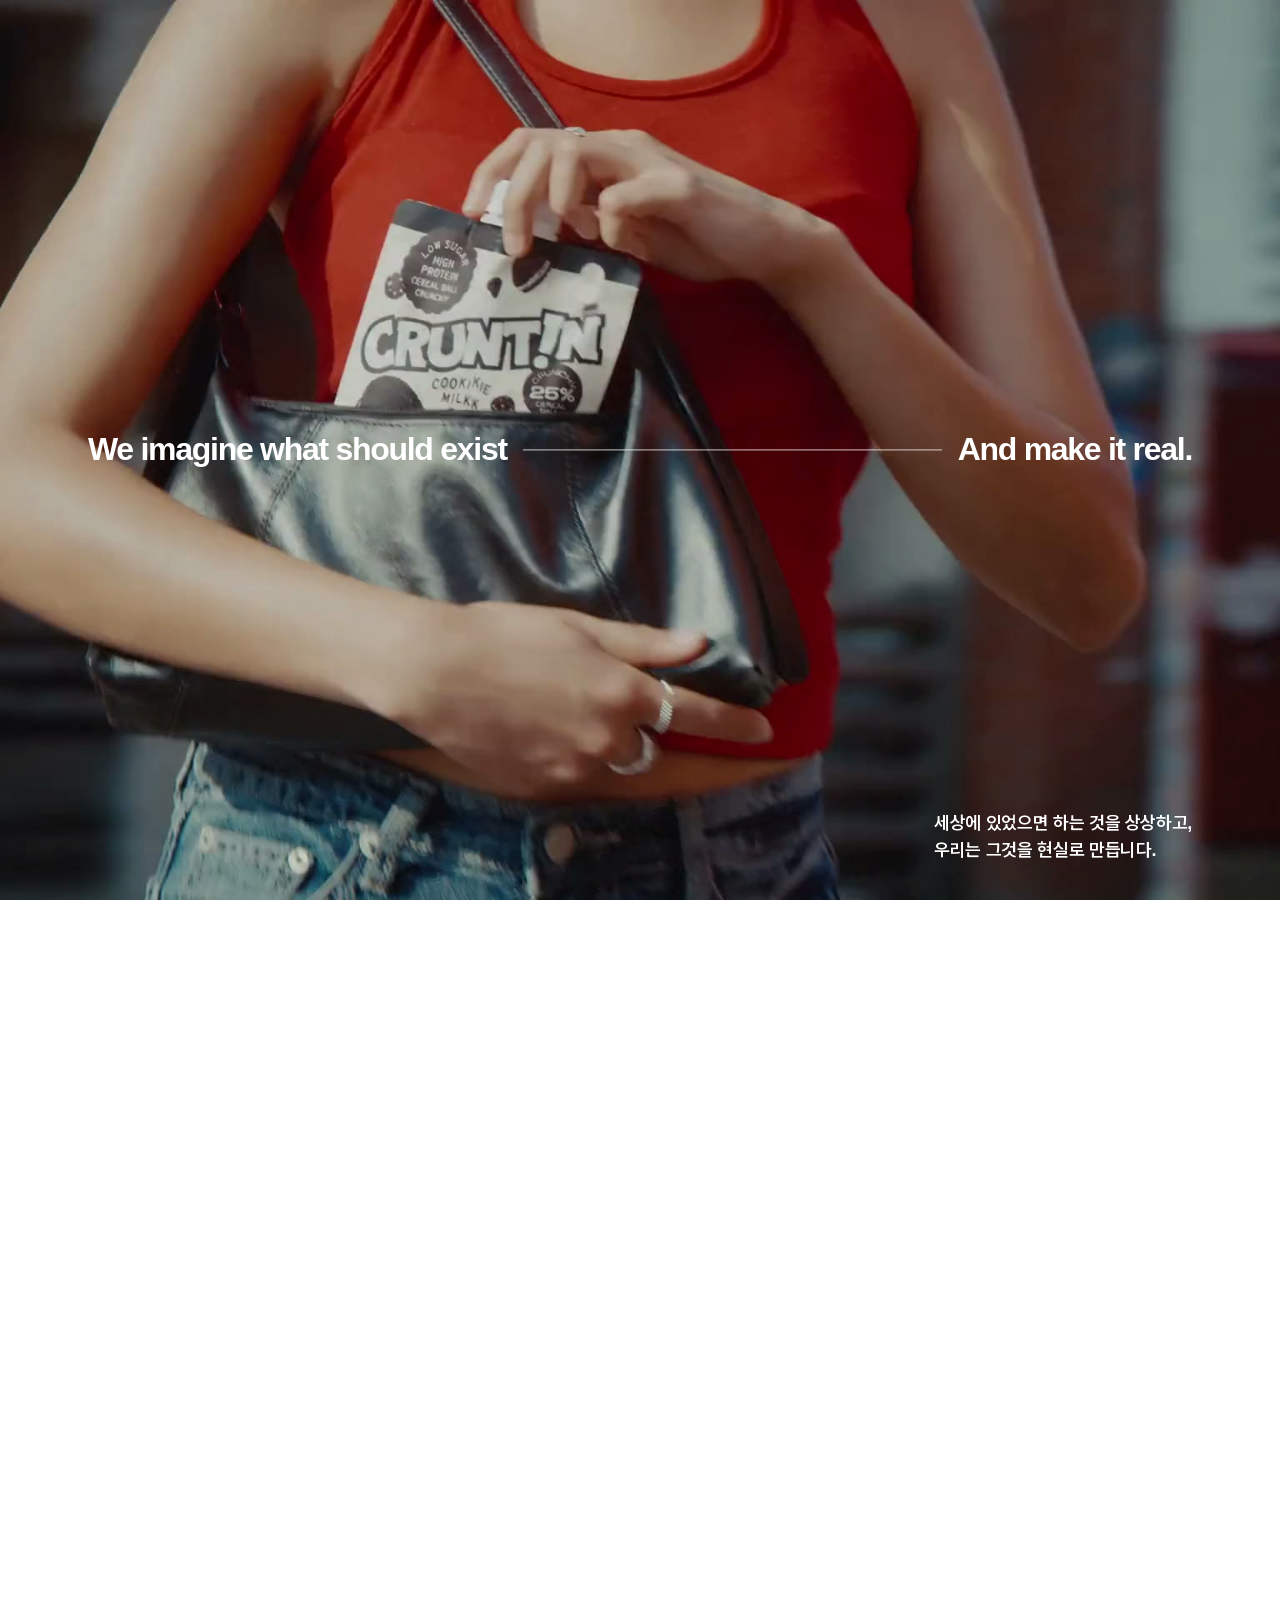
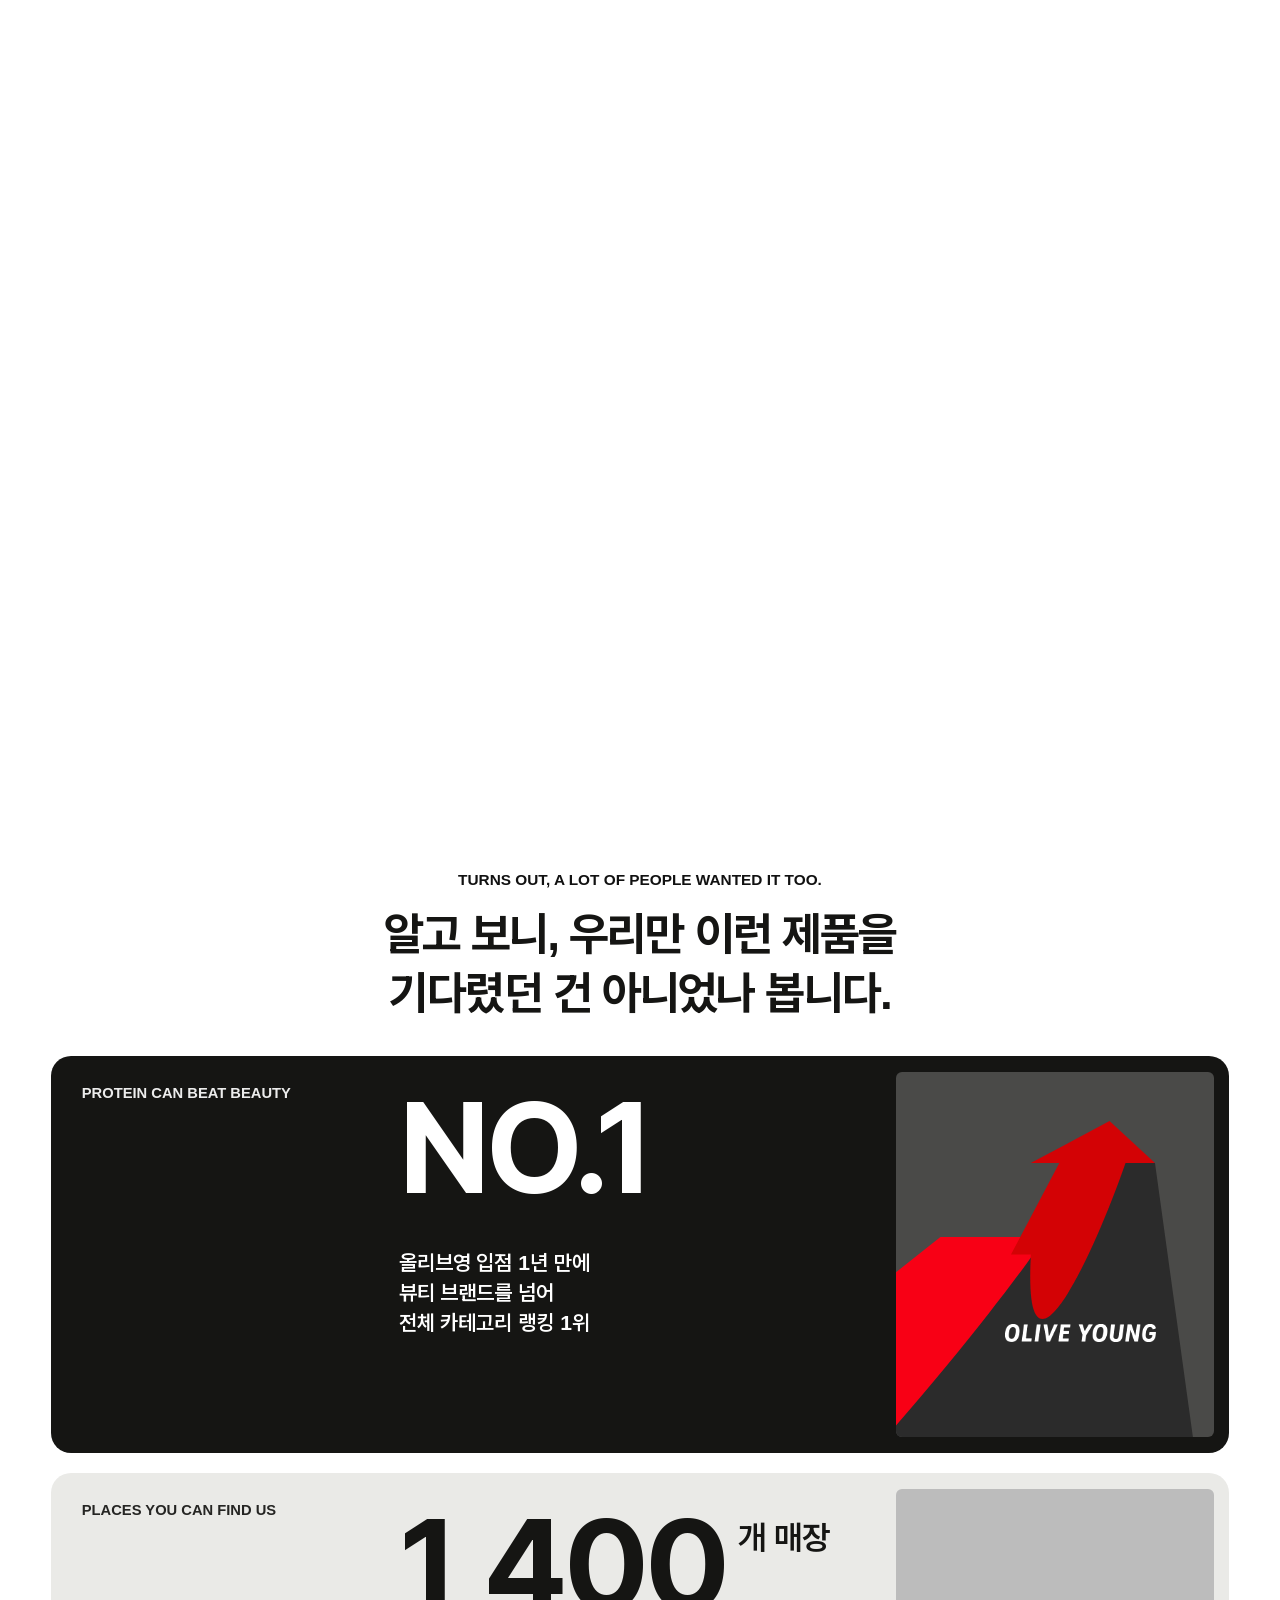
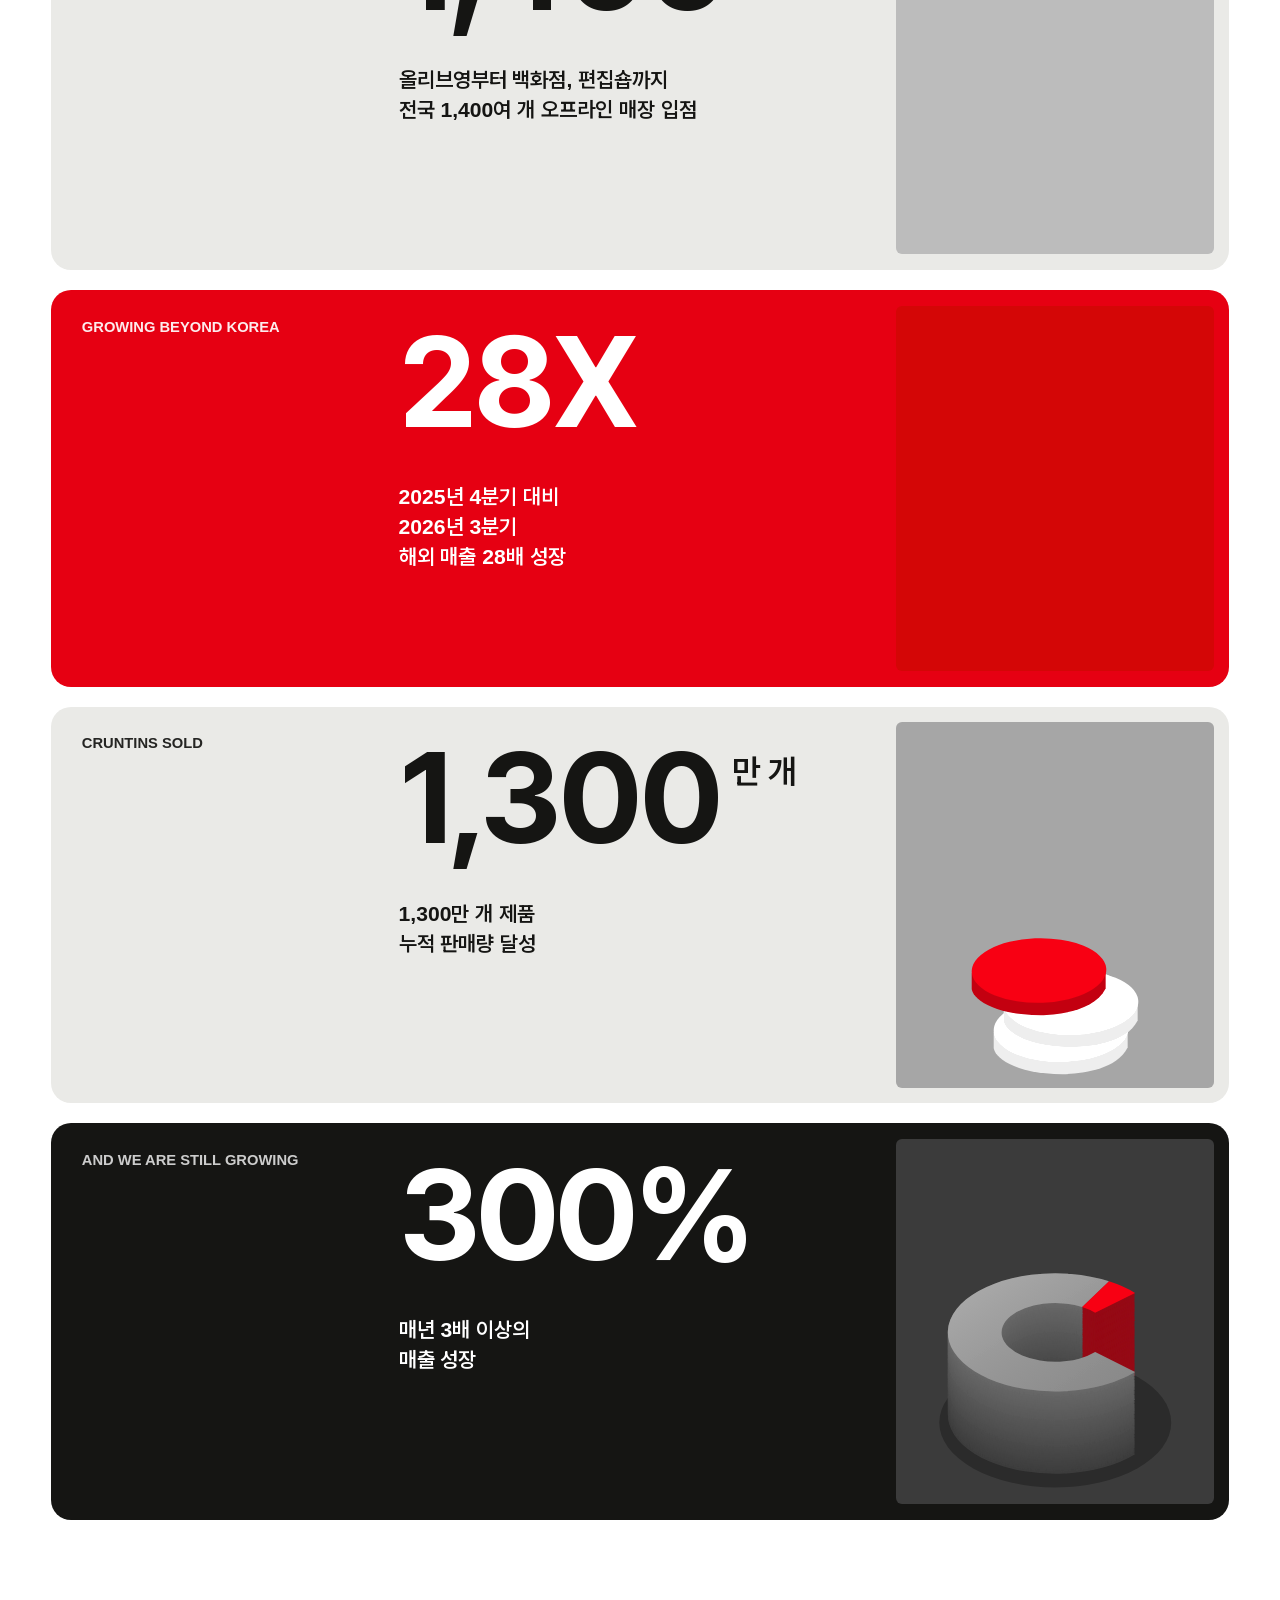
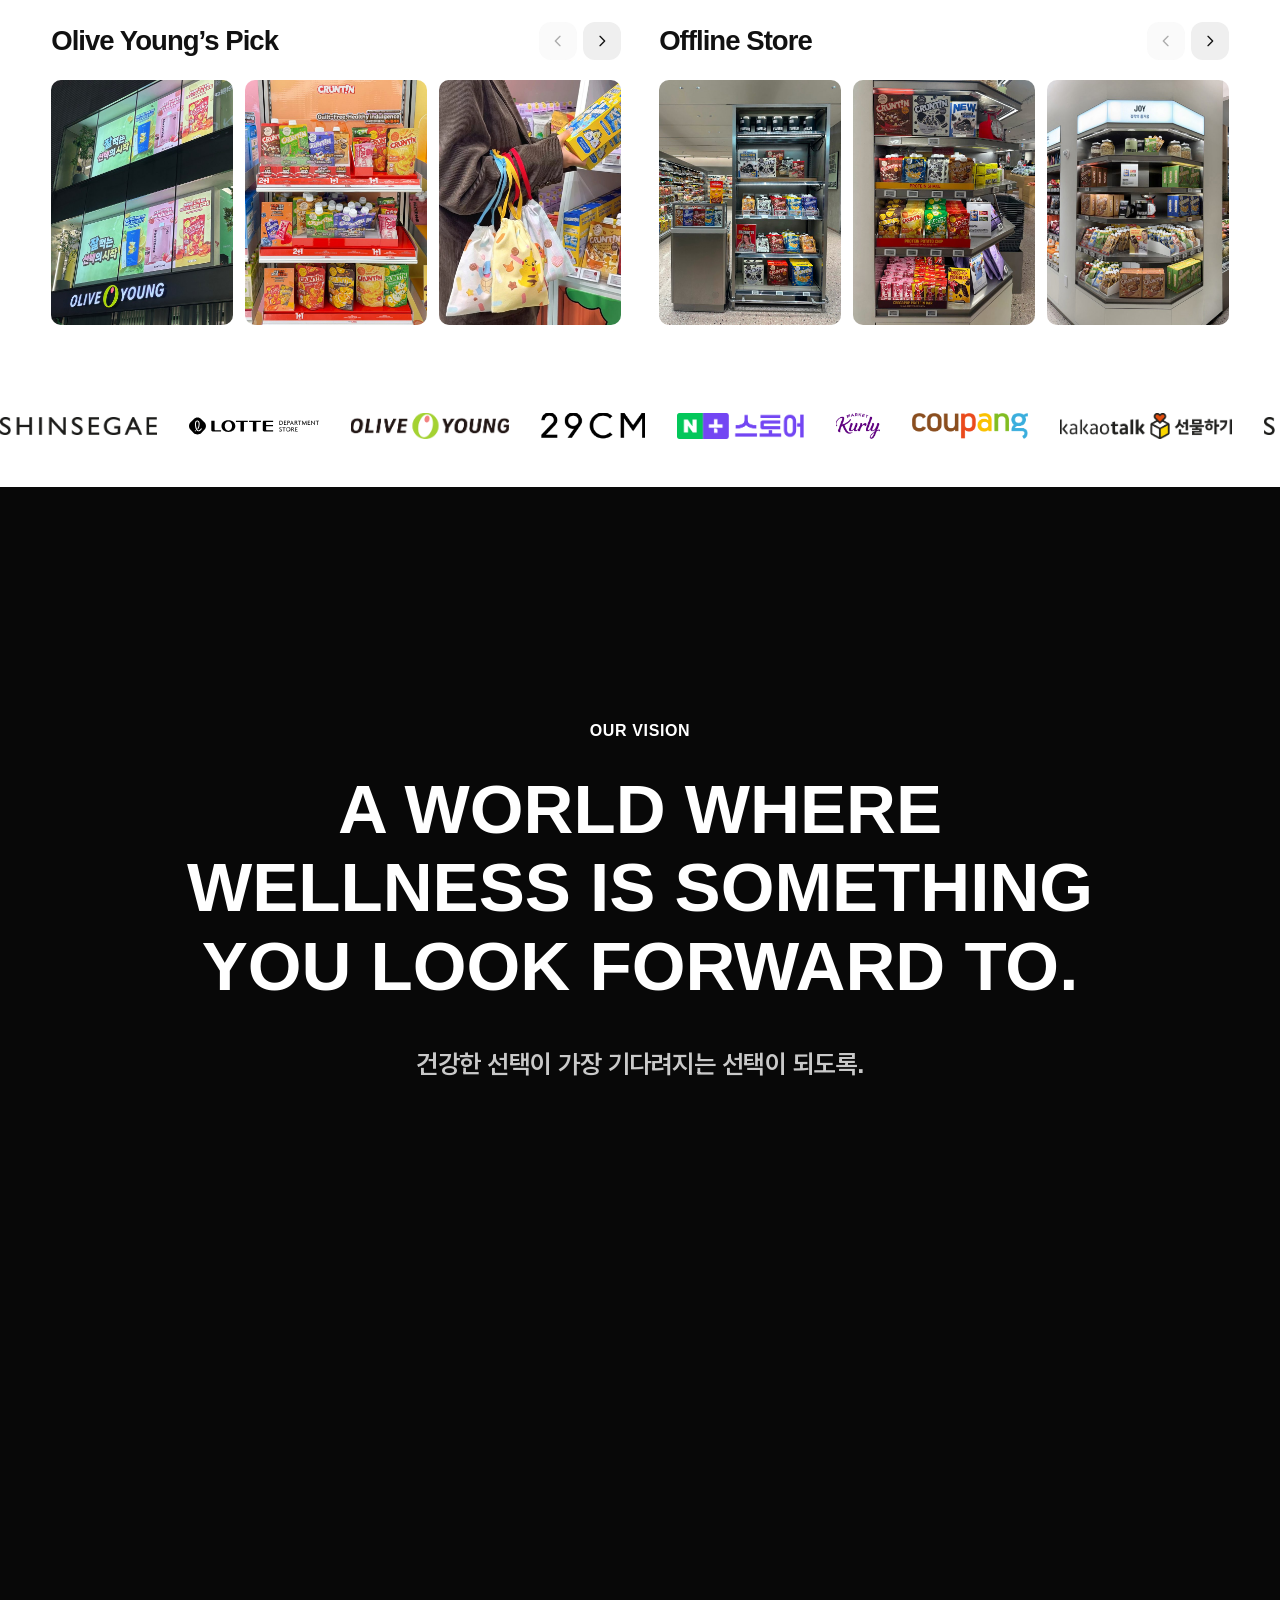
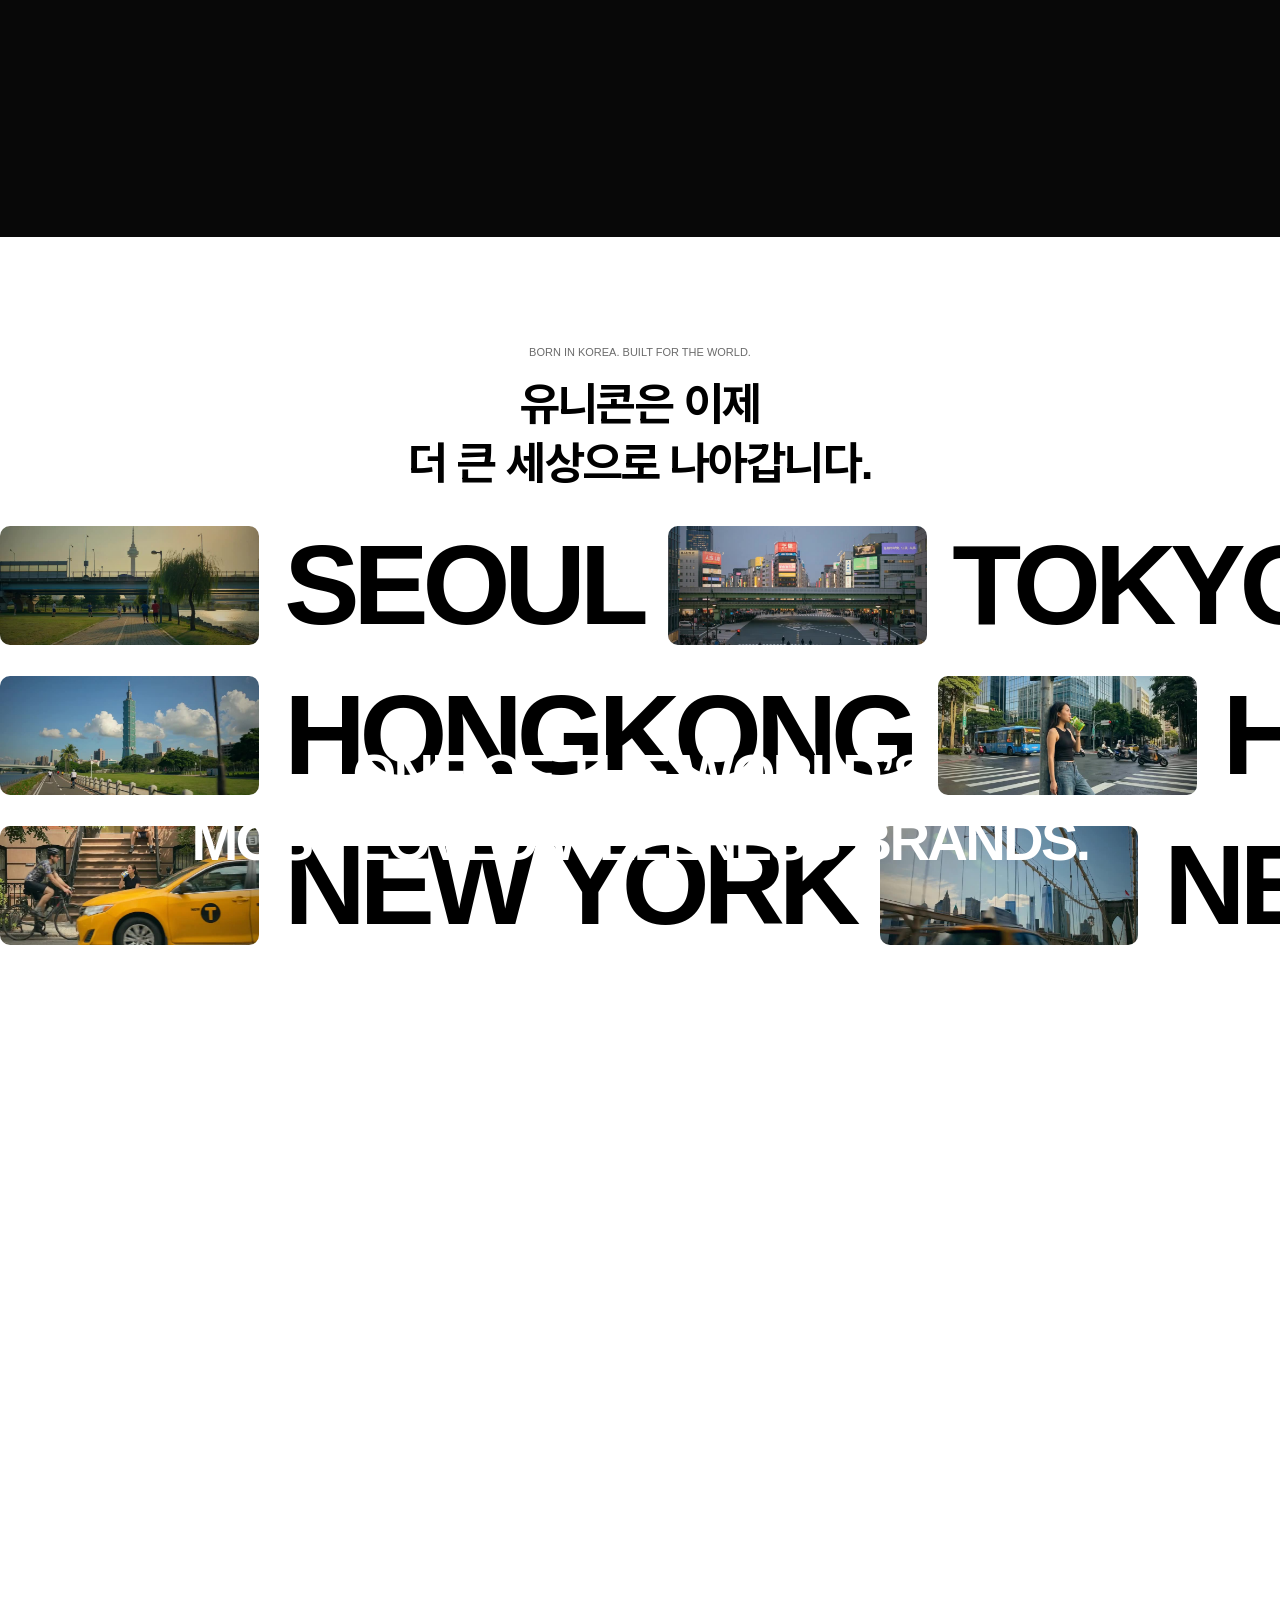
==== approved/index.html @ d412ea29 "유어유니콘 사이트 정적 배포본 (v4 기준)" ====
<!doctype html><html lang="ko"><head><script>(function(){var p=location.pathname,q=new URLSearchParams(location.search).get('page');if(q&&/^(company|culture|recruit)$/.test(q)&&!/approved-[a-z]+\.html$/.test(p)){location.replace('/approved-'+q+'.html'+location.hash);}})();</script><meta charset="UTF-8"><!-- seo-v3 --><title>유어유니콘 YOUR UNICORN — 크런틴을 만드는 사람들</title><meta name="description" content="세상에 있었으면 하는 것을 상상하고 현실로 만듭니다. 크런틴(CRUNTIN)을 만드는 유어유니콘의 브랜드, 성과, 문화, 채용 이야기를 만나보세요."><link rel="canonical" href="https://yourunicorn-design-review.sehee09shine.chatgpt.site/approved"><meta name="robots" content="index,follow,max-image-preview:large"><meta property="og:type" content="website"><meta property="og:site_name" content="유어유니콘 YOUR UNICORN"><meta property="og:locale" content="ko_KR"><meta property="og:url" content="https://yourunicorn-design-review.sehee09shine.chatgpt.site/approved"><meta property="og:title" content="유어유니콘 YOUR UNICORN — 크런틴을 만드는 사람들"><meta property="og:description" content="세상에 있었으면 하는 것을 상상하고 현실로 만듭니다. 크런틴(CRUNTIN)을 만드는 유어유니콘의 브랜드, 성과, 문화, 채용 이야기를 만나보세요."><meta property="og:image" content="https://yourunicorn-design-review.sehee09shine.chatgpt.site/assets/og-logo.png"><meta property="og:image:width" content="1200"><meta property="og:image:height" content="630"><meta property="og:image:alt" content="YOUR UNICORN 로고"><meta name="twitter:card" content="summary_large_image"><meta name="twitter:title" content="유어유니콘 YOUR UNICORN — 크런틴을 만드는 사람들"><meta name="twitter:description" content="세상에 있었으면 하는 것을 상상하고 현실로 만듭니다. 크런틴(CRUNTIN)을 만드는 유어유니콘의 브랜드, 성과, 문화, 채용 이야기를 만나보세요."><meta name="twitter:image" content="https://yourunicorn-design-review.sehee09shine.chatgpt.site/assets/og-logo.png"><meta name="theme-color" content="#E60012"><script type="application/ld+json">{"@context":"https://schema.org","@graph":[{"@type":"Organization","@id":"https://yourunicorn-design-review.sehee09shine.chatgpt.site/#org","name":"유어유니콘","alternateName":"YOUR UNICORN","url":"https://yourunicorn-design-review.sehee09shine.chatgpt.site/approved","logo":"https://yourunicorn-design-review.sehee09shine.chatgpt.site/assets/og-logo.png","email":"people@yourunicorn.world","brand":{"@type":"Brand","name":"크런틴 CRUNTIN"},"sameAs":["https://yourunicorn.world"]},{"@type":"WebSite","@id":"https://yourunicorn-design-review.sehee09shine.chatgpt.site/#website","url":"https://yourunicorn-design-review.sehee09shine.chatgpt.site/approved","name":"유어유니콘","publisher":{"@id":"https://yourunicorn-design-review.sehee09shine.chatgpt.site/#org"},"inLanguage":"ko-KR"},{"@type":"WebPage","url":"https://yourunicorn-design-review.sehee09shine.chatgpt.site/approved","name":"유어유니콘 YOUR UNICORN — 크런틴을 만드는 사람들","description":"세상에 있었으면 하는 것을 상상하고 현실로 만듭니다. 크런틴(CRUNTIN)을 만드는 유어유니콘의 브랜드, 성과, 문화, 채용 이야기를 만나보세요.","isPartOf":{"@id":"https://yourunicorn-design-review.sehee09shine.chatgpt.site/#website"},"inLanguage":"ko-KR"}]}</script><!-- /seo-v3 --><meta name="viewport" content="width=device-width,initial-scale=1"><link rel="preload" href="/assets/fonts/pretendard-variable.woff2" as="font" type="font/woff2" crossorigin=""><script src="https://silent-brook-f818.sehee09shine.workers.dev/assets/lenis.min.js" defer></script><script src="/approved-source.js" defer></script><link rel="stylesheet" href="/retail-gallery.css"><link rel="stylesheet" href="/source/v1-company.css"><link rel="stylesheet" href="/approved.css"><link rel="stylesheet" href="/approved-v3.css"><script defer src="/approved.js"></script><style id="preview-fullbleed">.city-expansion-stage{overflow:visible}.city-expansion-stage .city-film-rows{width:100vw;margin-left:calc(50% - 50vw)}</style><style id="preview-retail-arrows">
.retail-collection{position:relative}
.retail-carousel{position:static!important}
.retail-collection__header{padding-right:92px}
.retail-carousel__btn{top:-2px!important;bottom:auto!important;margin-top:0!important;transform:none!important;width:38px!important;height:38px!important;z-index:3;
  background:#efefef!important;color:#111!important;border:0!important;border-radius:8px!important;box-shadow:none!important;transition:background .2s ease!important}
.retail-carousel__btn:hover{background:#e2e2e2!important;color:#111!important;transform:none!important;box-shadow:none!important}
.retail-carousel__btn:active{background:#d8d8d8!important}
.retail-carousel__btn,.retail-carousel__btn:hover,.retail-carousel__btn:focus,.retail-carousel__btn:active,.retail-carousel__btn:focus-visible{transform:none!important;translate:none!important;top:-2px!important;margin:0!important;box-shadow:none!important;transition:background .2s ease!important;animation:none!important}
.retail-carousel__btn svg,.retail-carousel__btn:hover svg,.retail-carousel__btn:active svg{transform:none!important;translate:none!important;transition:none!important;animation:none!important}
.retail-carousel__btn:focus{outline:none!important}
.retail-carousel__btn:focus-visible{outline:2px solid #111!important;outline-offset:2px!important}
.retail-carousel__btn svg{width:16px!important;height:16px!important;stroke-width:2!important}
.retail-carousel__btn--prev{left:auto!important;right:44px!important}
.retail-carousel__btn--next{right:0!important}
.retail-carousel__btn:disabled{opacity:.35!important;pointer-events:none}
@media (max-width:900px){.retail-collection__header{padding-right:88px}}
</style><style id="preview-centered-intros">
.growth-tags-heading,.global-cities-intro.editorial-heading{display:flex!important;flex-direction:column!important;align-items:center!important;justify-content:center!important;text-align:center!important;gap:14px!important;grid-template-columns:none!important;padding-left:0!important;padding-right:0!important}
.growth-tags-heading>p,.global-cities-intro.editorial-heading>.editorial-label{margin:0!important;font-size:clamp(11px,.85vw,13px)!important;font-weight:400!important;letter-spacing:.06em!important;line-height:1.5!important;color:#6b6b6b!important;text-transform:uppercase}
html body.page-company main .growth-tags-heading>h2.section-title,html body.page-company main .global-cities-intro.editorial-heading h2.section-title,html body .growth-tags-heading>h2.section-title,html body .global-cities-intro.editorial-heading h2.section-title{margin:0!important;font-size:clamp(29px,3.7vw,46px)!important;font-weight:600!important;line-height:1.3!important;letter-spacing:-.04em!important;max-width:28ch;text-align:center!important}
.global-cities-intro.editorial-heading>div{display:contents}

.growth-tags-heading>p,.global-cities-intro.editorial-heading>.editorial-label{display:block!important;width:100%!important;text-align:center!important;font-weight:400!important;white-space:nowrap!important}
.growth-tags-heading>p br,.global-cities-intro.editorial-heading>.editorial-label br{display:none!important}
@media (max-width:600px){.growth-tags-heading>p,.global-cities-intro.editorial-heading>.editorial-label{white-space:normal!important}}
html body.page-company main .growth-tags-heading>h2.section-title,html body.page-company main .global-cities-intro.editorial-heading h2.section-title{max-width:none!important;width:100%!important;white-space:nowrap!important;word-break:keep-all!important}
@media (max-width:760px){html body.page-company main .growth-tags-heading>h2.section-title,html body.page-company main .global-cities-intro.editorial-heading h2.section-title{white-space:normal!important;max-width:22ch!important;margin-inline:auto!important}}
</style><style id="preview-product-back-copy">html body .product-face-back p,html body .product-face-back p .feedback-line,html body .unicorn-stack-description p,html body .unicorn-stack-description p .feedback-line{font-weight:400!important;letter-spacing:-.04em!important;line-height:1.38!important}</style><style id="preview-card-layout">
/* inner layout only — stacking/scroll behaviour untouched */
html body .growth-cascade-card{--panel-w:27%;--panel-gap:1.6%;--pad:14px}
html body .growth-cascade-card::after{content:"";position:absolute;top:4%;bottom:4%;right:var(--panel-gap);width:var(--panel-w);border-radius:14px;background:rgba(255,255,255,.07);z-index:0;pointer-events:none}
html body .growth-cascade-card.metric-stores::after,html body .growth-cascade-card.metric-sold::after{background:rgba(0,0,0,.08)}
html body .growth-cascade-card.metric-global::after{background:rgba(0,0,0,.14)}
/* small English label: top-left */
html body .growth-cascade-card .growth-sticker{left:2.6%!important;right:auto!important;top:7%!important;text-align:left!important;max-width:24%!important}
/* big number + description share one vertical line */
html body .growth-cascade-card .cascade-number{left:29.5%!important;top:5%!important}
html body .growth-cascade-card .cascade-description{left:29.5%!important;right:auto!important;top:auto!important;bottom:7%!important;width:34%!important}
/* visuals live inside the right panel */
html body .growth-cascade-card :is(.approved-olive-logo,.store-network,.growth-globe,.sold-volume,.revenue-chart){position:absolute!important;left:auto!important;right:calc(var(--panel-gap) + var(--pad))!important;top:calc(4% + var(--pad))!important;bottom:calc(4% + var(--pad))!important;width:calc(var(--panel-w) - 2 * var(--pad))!important;height:auto!important;max-width:none!important;margin:0!important;z-index:1}
html body .growth-cascade-card :is(.approved-olive-logo,.growth-globe){object-fit:contain}
html body .growth-cascade-card .approved-olive-logo{top:0!important;bottom:0!important;margin:auto!important;height:auto!important;max-height:30%}
html body .growth-cascade-card :is(.store-network,.sold-volume,.revenue-chart){display:flex!important;flex-direction:column;justify-content:center;align-items:center;overflow:hidden}
html body .growth-cascade-card :is(.store-network,.revenue-chart) svg{width:100%!important;height:100%!important;max-height:100%}
/* global card: number top, description bottom, like the others */
html body .growth-cascade-card.metric-global .metric-copy{display:contents!important}
html body .growth-cascade-card.metric-global .global-milestones{display:none!important}
html body .growth-cascade-card.metric-global .cascade-description p{font-size:inherit}
html body .growth-cascade-card .cascade-number{letter-spacing:-.03em!important}
html body .growth-cascade-card.metric-revenue .cascade-number{letter-spacing:-.045em!important}
@media (max-width:767px){
  html body .growth-cascade-card{--panel-w:38%}
  html body .growth-cascade-card .cascade-number,html body .growth-cascade-card .cascade-description{left:6%!important}
  html body .growth-cascade-card .cascade-number{top:16%!important}
  html body .growth-cascade-card .growth-sticker{left:6%!important;top:6%!important;max-width:50%!important}
  html body .growth-cascade-card .cascade-description{width:52%!important}
}
</style><style id="preview-unicorn-third">
html body .unicorn-mask-section.has-linked-flow{height:1050svh!important}
html body .unicorn-mask-copy{container-type:inline-size}
html body .unicorn-mask-copy :is(.unicorn-mask-first,.unicorn-mask-second,.unicorn-mask-third){font-size:min(clamp(18px,2.1vw,28px),9cqi)!important;white-space:nowrap;line-height:1.3!important;word-break:keep-all;max-width:88%;justify-self:center;text-align:center}
.unicorn-mask-copy .unicorn-mask-third{opacity:0}
html body .film-gallery-opening:has(.unicorn-mask-section.is-third-phase) .shared-opening-film{z-index:2!important}
html body .unicorn-mask-section.is-third-phase .unicorn-mask-stage{position:sticky;z-index:3}
html body .unicorn-mask-section.is-third-phase .unicorn-mask-copy{z-index:4;position:absolute}

</style><style id="preview-card-sizes">html body.approved-company .unicorn-mask-stage .unicorn-mask-frame{width:calc(var(--unicorn-card-height) * 637 / 812)!important;max-width:none!important;justify-self:center}@media (min-width:768px){html body.approved-company .unicorn-mask-stage{grid-template-columns:minmax(0,1fr) auto minmax(0,1fr)!important;column-gap:clamp(20px,2.2vw,40px)!important}}</style><style id="preview-stack-gap">
@media (prefers-reduced-motion:no-preference){
 html body .growth-cascade-card,html body .growth-cascade-card:not(:first-child){top:calc(var(--growth-pin-top) + var(--growth-heading-height) + var(--card-index)*12px + var(--growth-release,0px))!important}
}
@media (max-width:767px) and (prefers-reduced-motion:no-preference){
 html body .growth-cascade-card,html body .growth-cascade-card:not(:first-child){top:calc(var(--growth-pin-top) + var(--growth-heading-height) + var(--card-index)*8px + var(--growth-release,0px))!important}
}
</style><style id="preview-flow-caption">html body .approved-flow-caption,html body .approved-flow-caption :is(.reimagine-flow-left,.reimagine-flow-right),html body .approved-flow-caption :is(.reimagine-flow-left,.reimagine-flow-right) *{font-weight:400!important}html body .approved-flow-caption{color:rgba(255,255,255,.72)!important;font-size:.88em!important}html body .approved-flow-caption :is(.reimagine-flow-left,.reimagine-flow-right){color:inherit!important;font-size:inherit!important}html body.approved-company .reimagine-flow-korean{line-height:1.22!important}</style><style id="preview-unicorn-english">html body .unicorn-mask-english{container-type:inline-size!important}html body .unicorn-mask-english,html body .unicorn-mask-english .unicorn-english-line,html body .unicorn-mask-english .unicorn-english-line>span{font-family:"Helvetica Neue",Helvetica,Arial,PretendardVariable,"Apple SD Gothic Neo",sans-serif!important;font-weight:500!important;letter-spacing:-.035em!important;line-height:1.34!important}html body .unicorn-mask-english .unicorn-english-line>span{white-space:nowrap!important;font-size:min(clamp(16px,1.8vw,29px),5.6cqi)!important}@media (max-width:767px),(max-height:700px) and (min-width:701px){html body .unicorn-mask-english .unicorn-english-line>span{font-size:min(13px,5.6cqi)!important}}</style><style id="preview-hero-ko">html body .company-hero-ko{font-weight:600!important}</style><style id="preview-label-tracking">html body.approved-company .growth-tags-heading>p:first-child,html body.approved-company .global-cities-intro .editorial-label,html body .growth-tags-heading>p,html body .global-cities-intro>.editorial-label{letter-spacing:normal!important}</style><style id="preview-stack-title-size">html body .unicorn-mask-stage .unicorn-stack-title>span:first-child{font-size:clamp(9px,1vw,16px)!important;white-space:nowrap!important;font-family:"Helvetica Neue",Helvetica,Arial,PretendardVariable,"Apple SD Gothic Neo",sans-serif!important;font-weight:500!important;letter-spacing:-.055em!important}@media (max-width:767px),(max-height:700px) and (min-width:701px){html body .unicorn-mask-stage .unicorn-stack-title>span:first-child{font-size:7.5px!important}}</style><style id="preview-metric-unit">html body.approved-company .feedback-v2 .growth-cascade-card .metric-unit,html body .growth-cascade-card .cascade-number .metric-unit{font-size:clamp(9px,1vw,15px)!important}@media (max-width:900px){html body .growth-cascade-card .cascade-number .metric-unit{font-size:9px!important}}</style><style id="preview-pretendard-local">@font-face{font-family:PretendardVariable;src:url("/assets/fonts/pretendard-variable.woff2") format("woff2");font-weight:100 900;font-style:normal;font-display:swap}@font-face{font-family:Pretendard;src:url("/assets/fonts/pretendard-800.woff2") format("woff2");font-weight:800;font-style:normal;font-display:swap}@font-face{font-family:Pretendard;src:url("/assets/fonts/pretendard-700.woff2") format("woff2");font-weight:800;font-style:normal;font-display:swap;unicode-range:U+1100-11FF,U+3130-318F,U+A960-A97F,U+AC00-D7AF,U+D7B0-D7FF}</style><style id="preview-number-pretendard">html body .growth-cascade-card .cascade-number{font-family:PretendardVariable,Pretendard,"Apple SD Gothic Neo",sans-serif!important}</style><style id="preview-growth-illustrations">html body .growth-cascade-card.metric-rank::after{background:url("/product-media/growth-ill-rank.svg") center/cover no-repeat!important}html body .growth-cascade-card.metric-stores::after{background:url("/product-media/growth-ill-stores.svg") center/cover no-repeat!important}html body .growth-cascade-card.metric-global::after{background:url("/product-media/growth-ill-global.svg") center/cover no-repeat!important}html body .growth-cascade-card.metric-sold::after{background:url("/product-media/growth-ill-sold.svg") center/cover no-repeat!important}html body .growth-cascade-card.metric-revenue::after{background:url("/product-media/growth-ill-revenue.svg") center/cover no-repeat!important}html body .growth-cascade-card::after{overflow:hidden}html body .growth-cascade-card>.approved-olive-logo,html body .growth-cascade-card>.store-network,html body .growth-cascade-card>.growth-globe,html body .growth-cascade-card>.global-milestones,html body .growth-cascade-card>.sold-volume,html body .growth-cascade-card>.revenue-chart{display:none!important}</style><style id="preview-card-radius">html body .growth-cascade-stack .growth-cascade-card{border-radius:20px!important}html body .growth-cascade-stack .growth-cascade-card::after{border-radius:6px!important;right:14.6172px!important}</style><style id="preview-growth-motion">html body .growth-cascade-card .growth-ill{position:absolute;top:4%;bottom:4%;right:14.6172px;width:var(--panel-w);border-radius:6px;overflow:hidden;z-index:0;pointer-events:none}html body .growth-cascade-card .growth-ill svg{display:block;width:100%;height:100%}html body .growth-cascade-stack .growth-cascade-card.has-ill::after{background:none!important}.growth-ill .ill-wipe{transform:translateX(-1000px)}.growth-ill .ill-arrow{transform:translate(-14px,18px)}.is-ill-play .growth-ill .ill-wipe{transform:none;transition:transform 1.3s cubic-bezier(.76,0,.24,1)}.is-ill-play .growth-ill .ill-arrow{transform:none;transition:transform 1.4s cubic-bezier(.22,1,.36,1)}.growth-ill .ill-plane{transform:translate(-120px,104px);opacity:0}.growth-ill .ill-trail{stroke-dasharray:1;stroke-dashoffset:1}.is-ill-play .growth-ill .ill-plane{transform:none;opacity:1;transition:transform 1.4s cubic-bezier(.22,1,.36,1),opacity .7s ease}.is-ill-play .growth-ill .ill-trail{stroke-dashoffset:0;transition:stroke-dashoffset 1.3s cubic-bezier(.22,1,.36,1) .2s}.is-ill-play .growth-ill .ill-plane-drift,.is-ill-play .growth-ill .ill-trails{animation:ill-drift 6s ease-in-out 1.4s infinite alternate}@keyframes ill-drift{from{transform:translate(0,0)}to{transform:translate(10px,-9px)}}.growth-ill .ill-coin-a{transform:translateY(-180px);opacity:0}.growth-ill .ill-coin-b{transform:translateY(-240px);opacity:0}.growth-ill .ill-coin-shadow{opacity:0}.is-ill-play .growth-ill .ill-coin-a{transform:none;opacity:1;transition:transform .9s cubic-bezier(.5,0,.15,1),opacity .4s ease}.is-ill-play .growth-ill .ill-coin-b{transform:none;opacity:1;transition:transform .95s cubic-bezier(.5,0,.15,1) .3s,opacity .4s ease .3s}.is-ill-play .growth-ill .ill-coin-shadow{opacity:1;transition:opacity .5s ease .95s}.growth-ill .ill-rise-ring{transform:translateY(50px);opacity:0}.growth-ill .ill-rise-red{transform:translateY(90px);opacity:0}.growth-ill .ill-floor{opacity:0}.is-ill-play .growth-ill .ill-rise-ring{transform:none;opacity:1;transition:transform 1.2s cubic-bezier(.22,1,.36,1),opacity .8s ease}.is-ill-play .growth-ill .ill-rise-red{transform:none;opacity:1;transition:transform 1.3s cubic-bezier(.22,1,.36,1) .25s,opacity .8s ease .25s}.is-ill-play .growth-ill .ill-floor{opacity:1;transition:opacity 1s ease .1s}@media (prefers-reduced-motion:reduce){.growth-ill *{transition:none!important;animation:none!important;transform:none!important;opacity:1!important;stroke-dashoffset:0!important}}.growth-ill .ill-house{opacity:0;transform:translateY(26px)}.is-ill-play .growth-ill .ill-house{opacity:1;transform:none;transition:transform .9s cubic-bezier(.22,1,.36,1) var(--d,0s),opacity .6s ease var(--d,0s)}</style><style id="growth-art-1022">html body .growth-cascade-card .growth-ill,html body .growth-cascade-card::after{scale:1;transform-origin:center}.growth-art{position:absolute;left:0;top:50%;width:100%;aspect-ratio:1093/1382;transform:translateY(-50%);pointer-events:none}.growth-art-layer{position:absolute}.growth-art-layer>img{display:block;width:100%;height:100%;max-width:none}.growth-ill-rank{background:#383838}.growth-ill-stores{background:#acacac}.growth-ill-global{background:#c40202}.growth-ill-sold{background:#9b9b9b}.growth-ill-revenue{background:#272727}</style><style id="product-caption-center">/* Center each visible product caption independently of the tallest overlapping caption. */
html body .unicorn-mask-stage .unicorn-stack-title,html body .unicorn-mask-stage .unicorn-stack-detail{align-self:center}
html body .unicorn-mask-stage .unicorn-stack-detail{align-items:center}
html body .unicorn-mask-stage .unicorn-stack-description{align-self:center}
html body .unicorn-mask-stage .unicorn-stack-description p{margin-bottom:0}
</style><style id="coin-landing-shadow">/* The upper coin lands at 1.25s, then its contact shadow settles onto the coin below. */
html body .growth-ill-sold .growth-art-layer>svg{display:block;width:100%;height:100%}
html body .growth-ill-sold .coin-contact-shadow{opacity:0;transform:scale(.85);transform-box:fill-box;transform-origin:center}
html body .is-ill-play .growth-ill-sold .coin-contact-shadow{opacity:1;transform:scale(1);transition:opacity .4s ease 1.25s,transform .4s cubic-bezier(.22,1,.36,1) 1.25s}
@media(prefers-reduced-motion:reduce){html body .growth-ill-sold .coin-contact-shadow{opacity:1;transform:none;transition:none}}
</style><style id="revenue-three-step-motion">html body .growth-ill-revenue .growth-art-layer>svg{display:block;width:100%;height:100%}
html body .growth-ill-revenue .revenue-piece{opacity:0;transform:translateY(90px)}
html body .growth-ill-revenue .revenue-piece-bottom{--piece-delay:0s}
html body .growth-ill-revenue .revenue-piece-middle{--piece-delay:.18s}
html body .growth-ill-revenue .revenue-piece-top{--piece-delay:.36s}
html body .is-ill-play .growth-ill-revenue .revenue-piece{opacity:1;transform:translateY(0);transition:transform .7s cubic-bezier(.22,1,.36,1) var(--piece-delay),opacity .35s ease var(--piece-delay)}
@media(prefers-reduced-motion:reduce){html body .growth-ill-revenue .revenue-piece{opacity:1;transform:none;transition:none}}
</style><link rel="icon" href="/assets/favicon-32.png" sizes="32x32" type="image/png"><link rel="icon" href="/assets/favicon-192.png" sizes="192x192" type="image/png"><link rel="apple-touch-icon" href="/assets/apple-touch-icon.png"></head><body class="page-company approved-page approved-company feedback-v2"><header class="approved-header"><a href="/approved" class="approved-logo" aria-label="YOUR UNICORN 홈"><svg xmlns="http://www.w3.org/2000/svg" viewBox="129 498 480.843331 178.239376" role="img" aria-label="YOUR UN!CORN"><path fill="#E60012" fill-rule="evenodd" d="M 174.064293 578.331032 L 158.056379 578.331032 C 156.531816 578.331032 155.769535 577.568749 155.769535 576.044182 L 155.769535 547.682823 L 129.336301 500.735245 C 129.112100 500.286843 129.000000 499.860863 129.000000 499.479721 C 129.000000 499.031319 129.179360 498.650185 129.515661 498.403565 C 129.851962 498.134522 130.345203 498.000000 130.950544 498.000000 L 149.716122 498.000000 C 150.971645 498.000000 151.868446 498.582924 152.406527 499.726342 L 166.239697 528.491265 L 179.602043 499.726342 C 180.095284 498.582924 180.992088 498.000000 182.292450 498.000000 L 201.170128 498.000000 C 201.775467 498.000000 202.246292 498.134522 202.605019 498.403565 C 202.941315 498.672600 203.120674 499.031319 203.120674 499.479721 C 203.120674 499.860863 203.008575 500.286843 202.784370 500.735245 L 176.373554 547.570725 L 176.373554 576.044182 C 176.373554 577.568749 175.611279 578.331032 174.086716 578.331032 L 174.064293 578.331032 Z  M 302.621246 574.116058 C 297.419796 571.268714 293.451435 567.345207 290.716190 562.300697 C 287.980944 557.278602 286.635742 551.561492 286.635742 545.149360 L 286.635742 500.286842 C 286.635742 498.762283 287.398033 498.000000 288.922596 498.000000 L 304.930507 498.000000 C 306.455070 498.000000 307.217346 498.762283 307.217346 500.286842 L 307.217346 542.257171 C 307.217346 545.687439 307.777847 548.691722 308.898849 551.225189 C 310.019851 553.781074 311.634107 555.754036 313.764011 557.144081 C 315.871496 558.534122 318.337690 559.229145 321.162617 559.229145 C 323.987541 559.229145 326.521015 558.534122 328.650921 557.144081 C 330.780826 555.754036 332.417476 553.781074 333.560901 551.225189 C 334.704323 548.669303 335.287254 545.687439 335.287254 542.257171 L 335.287254 500.286842 C 335.287254 498.762283 336.049526 498.000000 337.574089 498.000000 L 353.582001 498.000000 C 355.106567 498.000000 355.868858 498.762283 355.868858 500.286842 L 355.868858 545.171779 C 355.868858 551.583911 354.501228 557.301025 351.743561 562.323112 C 349.008312 567.345207 345.017540 571.291130 339.793670 574.138473 C 334.569797 576.985824 328.359451 578.398284 321.162617 578.398284 C 313.965782 578.398284 307.800272 576.985824 302.598821 574.138473 L 302.621246 574.116058 Z  M 365.329554 576.044182 L 365.329554 500.286843 C 365.329554 498.762284 366.091828 498.000000 367.616391 498.000000 L 400.035774 498.000000 C 405.573528 498.000000 410.461105 499.143425 414.720913 501.452690 C 418.980721 503.761956 422.321301 506.990441 424.697826 511.115723 C 427.074352 515.263436 428.262608 519.994065 428.262608 525.330036 C 428.262608 530.666008 427.208878 534.813717 425.123814 538.445767 C 423.016331 542.077813 420.101704 545.059677 416.312718 547.346524 L 430.504608 575.640625 C 430.728813 576.089028 430.840935 576.492577 430.840935 576.851296 C 430.840935 577.299698 430.661560 577.680847 430.302841 577.927468 C 429.944115 578.196511 429.450890 578.331032 428.845551 578.331032 L 410.550781 578.331032 C 409.295261 578.331032 408.398449 577.748108 407.860367 576.604683 L 396.650345 552.637654 C 396.067423 552.682495 395.260305 552.704914 394.184143 552.704914 L 385.888733 552.704914 L 385.888733 576.044182 C 385.888733 577.568749 385.126440 578.331032 383.601877 578.331032 L 367.593966 578.331032 C 366.069403 578.331032 365.307129 577.568749 365.307129 576.044182 L 365.329554 576.044182 Z  M 402.905541 533.916916 C 404.318001 532.997692 405.416592 531.787011 406.223713 530.262448 C 407.030834 528.737885 407.434399 527.123642 407.434399 525.397297 C 407.434399 522.393013 406.560001 520.061325 404.811241 518.447083 C 403.062477 516.832840 400.910156 516.025719 398.354271 516.025719 L 385.955990 516.025719 L 385.955990 535.306958 L 398.197334 535.306958 C 399.946095 535.306958 401.537926 534.858559 402.950390 533.939335 L 402.905541 533.916916 Z  M 144.985494 671.710564 C 139.784042 668.863220 135.815694 664.939705 133.080449 659.895195 C 130.345203 654.873100 129.000000 649.155987 129.000000 642.743855 L 129.000000 597.858925 C 129.000000 596.334366 129.762282 595.572083 131.286845 595.572083 L 147.294758 595.572083 C 148.819321 595.572083 149.581604 596.334366 149.581604 597.858925 L 149.581604 639.829250 C 149.581604 643.259518 150.142105 646.263809 151.263107 648.797276 C 152.384109 651.353161 153.998352 653.326126 156.128258 654.716168 C 158.235741 656.106209 160.701944 656.801231 163.526871 656.801231 C 166.351795 656.801231 168.885262 656.106209 171.015167 654.716168 C 173.145069 653.326126 174.781734 651.353161 175.925159 648.797276 C 177.068581 646.241390 177.651501 643.259518 177.651501 639.829250 L 177.651501 597.858925 C 177.651501 596.334366 178.413780 595.572083 179.938343 595.572083 L 195.946259 595.572083 C 197.470825 595.572083 198.233101 596.334366 198.233101 597.858925 L 198.233101 642.743855 C 198.233101 649.155987 196.865486 654.873100 194.107819 659.895195 C 191.372570 664.917282 187.381798 668.863220 182.157928 671.710564 C 176.934055 674.557915 170.723705 675.970360 163.526871 675.970360 C 156.330036 675.970360 150.164524 674.557915 144.963073 671.710564 L 144.985494 671.710564 Z  M 225.630253 675.925575 L 210.182842 675.925575 C 208.658279 675.925575 207.895996 675.163284 207.895996 673.638718 L 207.895996 597.881386 C 207.895996 596.356827 208.658279 595.594543 210.182842 595.594543 L 227.849840 595.594543 C 229.060524 595.594543 229.979748 596.087784 230.585089 597.074264 L 257.982380 640.995136 L 257.982380 597.881386 C 257.982380 596.356827 258.744663 595.594543 260.269226 595.594543 L 275.716644 595.594543 C 277.241211 595.594543 278.003479 596.356827 278.003479 597.881386 L 278.003479 673.638718 C 278.003479 675.163284 277.241211 675.925575 275.716644 675.925575 L 260.000187 675.925575 C 258.811924 675.925575 257.892700 675.432327 257.264938 674.445839 L 227.939524 628.013935 L 227.939524 673.638718 C 227.939524 675.163284 227.177240 675.925575 225.652677 675.925575 L 225.630253 675.925575 Z  M 336.296291 670.454971 C 330.130778 666.845337 325.288054 661.980194 321.745686 655.837104 C 318.203319 649.694011 316.432129 642.945572 316.432129 635.591797 C 316.432129 628.238022 318.203319 621.489593 321.745686 615.346496 C 325.288054 609.203407 330.130774 604.360679 336.273867 600.818306 C 342.416960 597.275940 349.232666 595.504760 356.743382 595.504760 C 361.294647 595.504760 365.666550 596.199775 369.836678 597.589821 C 374.006806 598.979858 377.795807 600.952827 381.181236 603.486290 C 381.808998 603.957115 382.122871 604.517616 382.122871 605.145378 C 382.122871 605.616195 381.943512 606.109436 381.562370 606.580261 L 372.616776 618.283527 C 372.101116 618.911289 371.540604 619.225166 370.957680 619.225166 C 370.486858 619.225166 369.993622 619.068222 369.522801 618.731922 C 367.639515 617.453979 365.599300 616.422660 363.402138 615.660377 C 361.204971 614.898094 358.962959 614.539375 356.720955 614.539375 C 353.156166 614.539375 349.815586 615.458603 346.744042 617.319465 C 343.650074 619.180328 341.183859 621.713791 339.322994 624.964698 C 337.462130 628.193187 336.542914 631.757976 336.542914 635.659065 C 336.542914 639.560150 337.462130 643.124931 339.322994 646.353416 C 341.183859 649.581905 343.650063 652.137787 346.766449 654.021068 C 349.882835 655.904354 353.201008 656.823574 356.720955 656.823574 C 359.254421 656.823574 361.496422 656.509712 363.424545 655.859531 C 365.352669 655.209346 367.415321 654.110752 369.634907 652.518932 C 370.150566 652.182628 370.643799 652.025688 371.114620 652.025688 C 371.742382 652.025688 372.280476 652.339580 372.773716 652.967342 L 381.539948 664.715439 C 381.943504 665.298362 382.145294 665.814026 382.145294 666.262428 C 382.145294 666.778091 381.876251 667.248909 381.315750 667.697311 C 377.907902 670.298034 374.096485 672.315826 369.903935 673.728294 C 365.711388 675.140754 361.317066 675.858207 356.720955 675.858207 C 349.255081 675.858207 342.439385 674.064598 336.296291 670.454971 Z  M 400.215851 670.298058 C 394.095177 666.710846 389.252445 661.868118 385.710077 655.747448 C 382.167710 649.626778 380.418945 642.923180 380.418945 635.591824 C 380.418945 628.260468 382.190130 621.556877 385.710077 615.436207 C 389.252445 609.315537 394.072748 604.495224 400.171001 600.975273 C 406.291673 597.432907 413.062519 595.684143 420.550815 595.684143 C 428.039108 595.684143 434.742733 597.455330 440.863407 601.020119 C 446.984077 604.562485 451.804382 609.382797 455.324325 615.481049 C 458.866699 621.579300 460.615463 628.282894 460.615463 635.614250 C 460.615463 642.945602 458.844276 649.604355 455.324325 655.747448 C 451.781959 661.868118 446.961639 666.733269 440.840961 670.320480 C 434.720291 673.907684 427.949428 675.701294 420.550815 675.701294 C 413.152198 675.701294 406.336523 673.907684 400.215851 670.320480 L 400.215851 670.298058 Z  M 430.482914 653.976265 C 433.554458 652.137821 436.020660 649.581932 437.836685 646.353443 C 439.675129 643.124958 440.571933 639.560173 440.571933 635.681507 C 440.571933 631.802837 439.652698 628.260471 437.791835 625.031982 C 435.953392 621.803497 433.487201 619.270035 430.415657 617.431587 C 427.344108 615.593147 424.048355 614.651501 420.528408 614.651501 C 417.008461 614.651501 413.667873 615.570725 410.596325 617.431587 C 407.524778 619.270035 405.058572 621.825920 403.220129 625.031982 C 401.381685 628.260471 400.440048 631.802837 400.440048 635.681507 C 400.440048 639.560173 401.359264 643.102551 403.220129 646.331036 C 405.058572 649.559525 407.547208 652.092976 410.641176 653.953838 C 413.735141 655.814701 417.030868 656.756344 420.550815 656.756344 C 424.070762 656.756344 427.411365 655.837128 430.482914 653.976265 Z  M 467.318253 673.638718 L 467.318253 597.881386 C 467.318253 596.356827 468.080545 595.594543 469.605108 595.594543 L 502.024510 595.594543 C 507.562260 595.594543 512.449803 596.737968 516.709614 599.047233 C 520.969422 601.356499 524.310036 604.584984 526.686562 608.710274 C 529.063084 612.857986 530.251339 617.588615 530.251339 622.924583 C 530.251339 628.260555 529.197613 632.408260 527.112546 636.040310 C 525.005063 639.672356 522.090439 642.654224 518.301449 644.941070 L 532.470940 673.235176 C 532.695138 673.683578 532.807221 674.087120 532.807221 674.445839 C 532.807221 674.894241 532.627854 675.275390 532.269127 675.522011 C 531.910409 675.791054 531.417183 675.925575 530.811841 675.925575 L 512.517075 675.925575 C 511.261551 675.925575 510.364758 675.342644 509.826676 674.199219 L 498.616654 650.232200 C 498.056153 650.277042 497.226597 650.299461 496.150435 650.299461 L 487.855025 650.299461 L 487.855025 673.638718 C 487.855025 675.163284 487.092734 675.925575 485.568169 675.925575 L 469.560258 675.925575 C 468.035695 675.925575 467.273438 675.163284 467.273438 673.638718 L 467.318253 673.638718 Z  M 504.871830 631.489044 C 506.284295 630.569820 507.382901 629.359135 508.190022 627.834572 C 508.997143 626.310009 509.400689 624.695770 509.400689 622.969429 C 509.400689 619.965141 508.526310 617.633449 506.777550 616.019207 C 505.028786 614.404964 502.876450 613.597847 500.320565 613.597847 L 487.922282 613.597847 L 487.922282 632.879082 L 500.163643 632.879082 C 501.912404 632.879082 503.504220 632.430679 504.916680 631.511459 L 504.871830 631.489044 Z  M 557.470102 675.925575 L 542.022694 675.925575 C 540.498131 675.925575 539.735840 675.163284 539.735840 673.638718 L 539.735840 597.881386 C 539.735840 596.356827 540.498131 595.594543 542.022694 595.594543 L 559.689699 595.594543 C 560.900381 595.594543 561.819607 596.087784 562.424948 597.074264 L 589.822209 640.995136 L 589.822209 597.881386 C 589.822209 596.356827 590.584500 595.594543 592.109062 595.594543 L 607.556473 595.594543 C 609.081040 595.594543 609.843331 596.356827 609.843331 597.881386 L 609.843331 673.638718 C 609.843331 675.163284 609.081040 675.925575 607.556473 675.925575 L 591.840035 675.925575 C 590.651772 675.925575 589.732548 675.432327 589.104786 674.445839 L 559.779366 628.013935 L 559.779366 673.638718 C 559.779366 675.163284 559.017073 675.925575 557.492510 675.925575 L 557.470102 675.925575 Z  M 302.934630 595.572083 L 291.724607 595.572083 C 289.211010 595.572083 287.173340 597.609753 287.173340 600.123348 L 287.173340 639.672310 C 287.173340 642.185906 289.211010 644.223583 291.724607 644.223583 L 302.934630 644.223583 C 305.448227 644.223583 307.485897 642.185906 307.485897 639.672310 L 307.485897 600.123348 C 307.485897 597.609753 305.448227 595.572083 302.934630 595.572083 Z  M 302.934630 655.926819 L 291.724607 655.926819 C 289.211010 655.926819 287.173340 657.964489 287.173340 660.478086 L 287.173340 671.688109 C 287.173340 674.201706 289.211010 676.239376 291.724607 676.239376 L 302.934630 676.239376 C 305.448227 676.239376 307.485897 674.201706 307.485897 671.688109 L 307.485897 660.478086 C 307.485897 657.964489 305.448227 655.926819 302.934630 655.926819 Z  M 217.290070 572.972557 C 211.169396 569.385345 206.326664 564.542617 202.784296 558.421947 C 199.241929 552.301277 197.493164 545.597679 197.493164 538.266323 C 197.493164 530.934967 199.264349 524.231376 202.784296 518.110702 C 206.326664 511.990028 211.146975 507.169723 217.245228 503.649772 C 223.365900 500.107406 230.136757 498.358642 237.625050 498.358642 C 245.113346 498.358642 251.816933 500.129829 257.937607 503.694610 C 264.058281 507.236984 268.878593 512.057289 272.398537 518.155540 C 275.940903 524.253795 277.689674 530.957389 277.689674 538.288742 C 277.689674 545.620098 275.918487 552.278854 272.398537 558.421947 C 268.856171 564.542617 264.035866 569.407768 257.915192 572.994979 C 251.794517 576.582183 245.023666 578.375785 237.625050 578.375785 C 230.226437 578.375785 223.410742 576.582183 217.290070 572.994979 L 217.290070 572.972557 Z  M 247.557133 556.650764 C 250.628677 554.812320 253.094879 552.256435 254.910904 549.027946 C 256.749348 545.799461 257.646152 542.234672 257.646152 538.356006 C 257.646152 534.477336 256.726925 530.934970 254.866062 527.706481 C 253.027618 524.477996 250.561413 521.944530 247.489864 520.106086 C 244.418320 518.267643 241.122574 517.326004 237.602627 517.326004 C 234.082680 517.326004 230.742092 518.245224 227.670544 520.106086 C 224.598997 521.944530 222.132799 524.500419 220.294355 527.706481 C 218.455912 530.934970 217.514267 534.477336 217.514267 538.356006 C 217.514267 542.234672 218.433493 545.777042 220.294355 549.005527 C 222.132799 552.234012 224.621420 554.767478 227.715385 556.628341 C 230.809353 558.489204 234.105102 559.430847 237.625050 559.430847 C 241.144997 559.430847 244.485584 558.511627 247.557133 556.650764 Z " /></svg></a><nav aria-label="주요 메뉴"><a href="/approved?page=company" aria-current="page">Company</a><a href="/approved?page=culture">Culture</a><a href="https://yourunicorn.world/team_interview" target="_blank" rel="noopener">Article</a><a class="approved-recruit" href="/approved?page=recruit">Recruit</a></nav><span class="approved-lang" title="한국어 시안">KR</span></header><a class="skip-link" href="#main">본문으로 바로가기</a>
  <header inert="" aria-hidden="true" class="site-header source-header"><div class="header-bar"><a class="logo-link" href="/approved?page=company" aria-label="유어유니콘 Company"><img class="brand-logo white-logo" src="https://silent-brook-f818.sehee09shine.workers.dev/assets/logo.png" width="250" height="96" alt="YOUR UN!CORN"></a><nav class="desktop-nav" aria-label="주 메뉴"><a href="/approved?page=company" aria-current="page">Company</a><a href="/approved?page=culture">Culture</a><a href="/approved?page=recruit">Recruit</a><a href="https://yourunicorn.world/team_interview" target="_blank" rel="noopener noreferrer" aria-label="Articles 새 탭에서 열기">Articles <span class="ui-arrow" aria-hidden="true"><svg viewBox="0 0 24 24" fill="none"><path d="M5 19 19 5M5 5h14v14" stroke="currentColor" stroke-width="2" /></svg></span></a></nav><details class="lang-switch"><summary aria-label="언어 선택, 현재 한국어"><svg viewBox="0 0 24 24" aria-hidden="true"><circle cx="12" cy="12" r="9" /><ellipse cx="12" cy="12" rx="4" ry="9" /><path d="M3 12h18M5 6.5h14M5 17.5h14" /></svg><span>KR</span></summary><div class="lang-options" aria-label="언어 선택"><button type="button" aria-current="true" data-language="ko">KR</button><button type="button" disabled title="영문 버전 준비 중" aria-label="English, 준비 중">EN</button><button type="button" disabled title="일문 버전 준비 중" aria-label="日本語, 준비 중">JP</button></div></details><a class="header-apply" href="/approved?page=recruit#positions"><span>JOIN US</span><b aria-hidden="true"><svg viewBox="0 0 24 24" fill="none"><path d="M5 19 19 5M5 5h14v14" stroke="currentColor" stroke-width="2.8" stroke-linecap="square" stroke-linejoin="miter" /></svg></b></a><button class="menu-toggle" aria-expanded="false" aria-controls="mobile-menu" aria-label="메뉴 열기"><span></span><span></span><span></span></button></div><nav id="mobile-menu" class="mobile-menu" aria-label="모바일 주 메뉴" inert=""><div><a href="/approved?page=company" aria-current="page">Company</a><a href="/approved?page=culture">Culture</a><a href="/approved?page=recruit">Recruit</a><a href="https://yourunicorn.world/team_interview" target="_blank" rel="noopener noreferrer" aria-label="Articles 새 탭에서 열기">Articles <span class="ui-arrow" aria-hidden="true"><svg viewBox="0 0 24 24" fill="none"><path d="M5 19 19 5M5 5h14v14" stroke="currentColor" stroke-width="2" /></svg></span></a></div><a class="button" href="/approved?page=recruit#positions">채용 중인 포지션 <span class="ui-arrow" aria-hidden="true"><svg viewBox="0 0 24 24" fill="none"><path d="M5 19 19 5M5 5h14v14" stroke="currentColor" stroke-width="2" /></svg></span></a><p>WE IMAGINE WHAT SHOULD EXIST.<br>AND WE MAKE IT REAL.</p></nav></header>
  <main id="main" tabindex="-1">
  <div class="film-gallery-opening">
  <section data-review-section="hero" class="media-hero hero-video-slot company-film-hero" aria-labelledby="hero-title"><div class="hero-media"><video poster="/hero-media/cruntin-1029-poster.jpg" class="hero-film-fallback" autoplay muted loop playsinline preload="auto" aria-hidden="true"><source src="/hero-media/cruntin-1029.mp4" type="video/mp4"></video></div><div class="company-hero-copy"><h1 id="hero-title">We imagine what should exist</h1><p>And make it real.</p><i aria-hidden="true" class="approved-hero-line"></i></div><p class="company-hero-ko">세상에 있었으면 하는 것을 상상하고,<br>우리는 그것을 현실로 만듭니다.</p></section>
  <section id="imagination-legacy" hidden class="floating-gallery" aria-label="유어유니콘 브랜드의 순간들" data-floating-gallery="">
    <div class="gallery-question-copy"><h2 class="section-title gallery-question" id="unicorn-question"><span class="c-words-pile__text">WHAT IS UNICORN?</span></h2><p class="gallery-question-description"><span>A unicorn is something you haven't seen before.</span><span>Something you might not even believe could exist.</span><strong>Until someone makes it real.</strong></p></div>
    <figure class="floating-shot shot-one statement-shot" data-drift="-19"><figcaption>아직<br>세상에 없는 것</figcaption><img class="statement-sticker" src="https://silent-brook-f818.sehee09shine.workers.dev/assets/brand-symbols/spark.svg" alt="Spark" width="135" height="90" loading="lazy"></figure>
    <figure class="floating-shot shot-two" data-drift="14"><img src="https://silent-brook-f818.sehee09shine.workers.dev/assets/shake.webp" alt="크런틴 단백질 쉐이크" loading="lazy"></figure>
    <figure class="floating-shot shot-center" data-drift="-8"><img src="https://silent-brook-f818.sehee09shine.workers.dev/assets/brand-film-hero.png" alt="크런틴을 즐기는 일상" loading="lazy"></figure>
    <figure class="floating-shot shot-four" data-drift="21"><img src="https://silent-brook-f818.sehee09shine.workers.dev/assets/chocopop.webp" alt="크런틴 초코팝" loading="lazy"></figure>
    <figure class="floating-shot shot-five statement-shot" data-drift="-16"><figcaption>누군가 만들기 전까진<br>불가능해보였던 것</figcaption><img class="statement-sticker" src="https://silent-brook-f818.sehee09shine.workers.dev/assets/brand-symbols/yu-cube.png" alt="YU 큐브" width="124" height="134" loading="lazy"></figure>
  </section>
  <section data-review-section="definition" id="imagination" class="unicorn-mask-section" aria-label="What is a unicorn">
    <div class="unicorn-mask-stage">
      <p class="unicorn-products-top">WE CALL THEM</p>
      <p class="unicorn-products-bottom">UNICORN PRODUCTS</p>
      <h2 class="unicorn-mask-title"><span class="unicorn-title-line"><span>WHAT IS</span></span><span class="unicorn-title-line"><span>A UNICORN</span></span></h2>
      <div class="unicorn-mask-frame"><div class="unicorn-mask-copy"><p class="unicorn-mask-first">아직<br>세상에 없는 것</p><p class="unicorn-mask-second">누군가 만들기 전까지<br>불가능해보였던 것</p><p class="unicorn-mask-third">우리는 그런 제품을<br>‘유니콘 프로덕트’라고<br>부릅니다.</p></div></div>
      <p class="unicorn-mask-english"><span class="unicorn-english-line"><span>A unicorn is something</span></span><span class="unicorn-english-line"><span>you haven’t seen before.</span></span><span class="unicorn-english-line"><span>Something you might</span></span><span class="unicorn-english-line"><span>not even believe could exist.</span></span><span class="unicorn-english-line"><span>Until someone makes it real.</span></span></p>
    </div>
  </section>

  </div>
  <section class="unicorn-products" id="company-story" aria-label="크런틴 제품">
    <div class="product-scroll-track" data-product-pile="">
    <div class="product-stage">
      <div class="product-carousel" data-product-carousel="" role="region" aria-roledescription="carousel" aria-label="크런틴 제품">
        <div class="product-carousel-track"><article class="product-project" aria-hidden="true"><div class="product-flip" tabindex="-1" aria-label="크런치볼 단백질쉐이크 상세 정보"><div class="product-flip-inner"><div class="product-face product-face-front"><img src="https://silent-brook-f818.sehee09shine.workers.dev/assets/shake.webp" alt="" width="800" height="1000" loading="lazy" draggable="false"><span class="project-caption">25% CRUNCHBALL SHAKE</span></div><div class="product-face product-face-back" style="--product-color:#D2ACEF"><h3>25%<br>CRUNCHBALL<br>SHAKE</h3><p><span class="feedback-line">씨리얼처럼 바삭바삭 씹어먹는</span><span class="feedback-line">원조 국밥 쉐이크</span></p></div></div></div></article><article class="product-project" aria-hidden="true"><div class="product-flip" tabindex="-1" aria-label="초코팝 단백질바 상세 정보"><div class="product-flip-inner"><div class="product-face product-face-front"><img src="https://silent-brook-f818.sehee09shine.workers.dev/assets/chocopop.webp" alt="" width="800" height="1000" loading="lazy" draggable="false"><span class="project-caption">CHOCO POP PROTEIN BAR</span></div><div class="product-face product-face-back" style="--product-color:#FFD62A"><h3>CHOCO POP<br>PROTEIN BAR</h3><p><span class="feedback-line">세상에 없던 판초코 프로틴 바</span><span class="feedback-line">이것은 초코 바인가? 단백질 바인가?</span></p></div></div></div></article><article class="product-project" aria-hidden="true"><div class="product-flip" tabindex="-1" aria-label="프사삭 5mm 통감자칩 상세 정보"><div class="product-flip-inner"><div class="product-face product-face-front"><img src="https://silent-brook-f818.sehee09shine.workers.dev/assets/chips.webp" alt="" width="800" height="1000" loading="lazy" draggable="false"><span class="project-caption">PROTEIN POTATO CHIPS</span></div><div class="product-face product-face-back" style="--product-color:#72CE48"><h3>PROTEIN<br>POTATO CHIPS</h3><p><span class="feedback-line">콰사삭 5MM 두꺼운 통감자칩</span><span class="feedback-line">프로틴은 UP 지방은 DOWN</span></p></div></div></div></article><article class="product-project brand-project" aria-hidden="true"><div class="brand-project-art"><img src="https://silent-brook-f818.sehee09shine.workers.dev/assets/cruntin-brand-card.svg" alt="" width="739" height="576" loading="lazy" draggable="false"></div></article><article class="product-project"><div class="product-flip" tabindex="0" aria-label="크런치볼 단백질쉐이크 상세 정보"><div class="product-flip-inner"><div class="product-face product-face-front"><img src="https://silent-brook-f818.sehee09shine.workers.dev/assets/shake.webp" alt="크런치볼 단백질쉐이크" width="800" height="1000" loading="lazy" draggable="false"><span class="project-caption">25% CRUNCHBALL SHAKE</span></div><div class="product-face product-face-back" style="--product-color:#D2ACEF"><h3>25%<br>CRUNCHBALL<br>SHAKE</h3><p><span class="feedback-line">씨리얼처럼 바삭바삭 씹어먹는</span><span class="feedback-line">원조 국밥 쉐이크</span></p></div></div></div></article><article class="product-project"><div class="product-flip" tabindex="0" aria-label="초코팝 단백질바 상세 정보"><div class="product-flip-inner"><div class="product-face product-face-front"><img src="https://silent-brook-f818.sehee09shine.workers.dev/assets/chocopop.webp" alt="초코팝 단백질바" width="800" height="1000" loading="lazy" draggable="false"><span class="project-caption">CHOCO POP PROTEIN BAR</span></div><div class="product-face product-face-back" style="--product-color:#FFD62A"><h3>CHOCO POP<br>PROTEIN BAR</h3><p><span class="feedback-line">세상에 없던 판초코 프로틴 바</span><span class="feedback-line">이것은 초코 바인가? 단백질 바인가?</span></p></div></div></div></article><article class="product-project"><div class="product-flip" tabindex="0" aria-label="프사삭 5mm 통감자칩 상세 정보"><div class="product-flip-inner"><div class="product-face product-face-front"><img src="https://silent-brook-f818.sehee09shine.workers.dev/assets/chips.webp" alt="프사삭 5mm 통감자칩" width="800" height="1000" loading="lazy" draggable="false"><span class="project-caption">PROTEIN POTATO CHIPS</span></div><div class="product-face product-face-back" style="--product-color:#72CE48"><h3>PROTEIN<br>POTATO CHIPS</h3><p><span class="feedback-line">콰사삭 5MM 두꺼운 통감자칩</span><span class="feedback-line">프로틴은 UP 지방은 DOWN</span></p></div></div></div></article><article class="product-project brand-project"><div class="brand-project-art"><img src="https://silent-brook-f818.sehee09shine.workers.dev/assets/cruntin-brand-card.svg" alt="크런틴 브랜드 그래픽" width="739" height="576" loading="lazy" draggable="false"></div></article><article class="product-project" aria-hidden="true"><div class="product-flip" tabindex="-1" aria-label="크런치볼 단백질쉐이크 상세 정보"><div class="product-flip-inner"><div class="product-face product-face-front"><img src="https://silent-brook-f818.sehee09shine.workers.dev/assets/shake.webp" alt="" width="800" height="1000" loading="lazy" draggable="false"><span class="project-caption">25% CRUNCHBALL SHAKE</span></div><div class="product-face product-face-back" style="--product-color:#D2ACEF"><h3>25%<br>CRUNCHBALL<br>SHAKE</h3><p><span class="feedback-line">씨리얼처럼 바삭바삭 씹어먹는</span><span class="feedback-line">원조 국밥 쉐이크</span></p></div></div></div></article><article class="product-project" aria-hidden="true"><div class="product-flip" tabindex="-1" aria-label="초코팝 단백질바 상세 정보"><div class="product-flip-inner"><div class="product-face product-face-front"><img src="https://silent-brook-f818.sehee09shine.workers.dev/assets/chocopop.webp" alt="" width="800" height="1000" loading="lazy" draggable="false"><span class="project-caption">CHOCO POP PROTEIN BAR</span></div><div class="product-face product-face-back" style="--product-color:#FFD62A"><h3>CHOCO POP<br>PROTEIN BAR</h3><p><span class="feedback-line">세상에 없던 판초코 프로틴 바</span><span class="feedback-line">이것은 초코 바인가? 단백질 바인가?</span></p></div></div></div></article><article class="product-project" aria-hidden="true"><div class="product-flip" tabindex="-1" aria-label="프사삭 5mm 통감자칩 상세 정보"><div class="product-flip-inner"><div class="product-face product-face-front"><img src="https://silent-brook-f818.sehee09shine.workers.dev/assets/chips.webp" alt="" width="800" height="1000" loading="lazy" draggable="false"><span class="project-caption">PROTEIN POTATO CHIPS</span></div><div class="product-face product-face-back" style="--product-color:#72CE48"><h3>PROTEIN<br>POTATO CHIPS</h3><p><span class="feedback-line">콰사삭 5MM 두꺼운 통감자칩</span><span class="feedback-line">프로틴은 UP 지방은 DOWN</span></p></div></div></div></article><article class="product-project brand-project" aria-hidden="true"><div class="brand-project-art"><img src="https://silent-brook-f818.sehee09shine.workers.dev/assets/cruntin-brand-card.svg" alt="" width="739" height="576" loading="lazy" draggable="false"></div></article></div>
      </div>
      
    </div>
    </div>
  </section>
  <section data-review-section="philosophy" id="reimagine" class="reimagine-flow" aria-label="We reimagine categories">
    <div class="reimagine-flow-stage">
      <p class="reimagine-question question-current"><span class="question-prefix question-prefix-morph"><span class="question-prefix-top"><span class="question-we">WE</span><span class="question-dont-slot"><span class="question-dont">DON’T</span></span></span><span>ASK</span></span><span class="question-motion question-sentence"><span class="question-sentence-line"><span>HOW&#160;</span><span class="question-word-slot word-is"><span>IS</span></span><span class="question-word-slot word-should"><span>SHOULD</span></span></span><span class="question-sentence-line"><span>IT&#160;</span><span class="question-word-slot word-be"><span>BE&#160;</span></span><span>DONE?</span></span></span></p>
      <p class="reimagine-question question-better"><span class="question-prefix">WE<br>ASK</span><span class="question-motion">HOW SHOULD<br>IT BE DONE?</span></p>
      <div class="approved-flow-caption"><p class="reimagine-flow-left"><span class="flow-how"><span>HOW SHOULD</span><span>IT BE DONE?</span></span><span class="flow-categories">WE MAKE WHAT WE WISH EXISTED.</span></p><p class="reimagine-flow-right">WE REIMAGINE THEM.</p></div>
      <div data-review-section="products" class="reimagine-flow-cards" aria-label="How should it be done?">
        <article class="reimagine-keyword keyword-crunchy"><img src="/product-media/make-it-05.jpg" alt="MAKE IT ADDICTIVE — 크런틴 오리지널" loading="lazy" draggable="false"><h3>MAKE IT<br>CRUNCHY.</h3></article>
        <article class="reimagine-keyword keyword-white"><img src="/product-media/make-it-06.jpg" alt="MAKE IT UNEXPECTED — 크런틴 엔와이초코" loading="lazy" draggable="false"><h3>MAKE IT<br>CRAVEABLE.</h3></article>
        <article class="reimagine-keyword keyword-fun"><img src="/product-media/make-it-07.jpg" alt="MAKE IT FUN — 크런틴 블루베리요거팝" loading="lazy" draggable="false"><h3>MAKE IT<br>FUN.</h3></article>
      </div>
      
      <p class="reimagine-flow-korean">당연했던 방식에 질문을 던지고,<br>처음부터 다시 만듭니다.</p>
    </div>
  </section>
  <section data-review-section="growth" class="growth-cascade" aria-labelledby="growth-heading">
    <div class="growth-tags-heading"><p>TURNS OUT,<br class="v3-mb-br"> A LOT OF PEOPLE WANTED IT TOO.</p><h2 id="growth-heading" class="section-title">알고 보니, 우리만 이런 제품을<br>기다렸던 건 아니었나 봅니다.</h2></div>
    <div class="growth-cascade-stack"><article class="growth-cascade-card metric-rank" data-metric="NO.1" style="--card-index:0"><div class="metric-copy"><strong class="cascade-number">NO.1</strong><div class="cascade-description"><p><span class="feedback-line">올리브영 입점 1년 만에</span><span class="feedback-line">뷰티 브랜드를 넘어</span><span class="feedback-line">전체 카테고리 랭킹 1위</span></p></div></div><span class="growth-sticker">PROTEIN CAN BEAT BEAUTY</span><img class="approved-olive-logo" src="/assets/olive-young-wordmark.svg" alt="OLIVE YOUNG" loading="eager"></article><article class="growth-cascade-card metric-stores" data-metric="1,400" style="--card-index:1"><div class="metric-copy"><strong class="cascade-number">1,400<span class="metric-unit">개 매장</span></strong><div class="cascade-description"><p><span class="feedback-line">올리브영부터 백화점, 편집숍까지</span><span class="feedback-line">전국 1,400여 개 오프라인 매장 입점</span></p></div></div><span class="growth-sticker">PLACES YOU CAN FIND US</span><div class="store-network" aria-hidden="true"><svg xmlns="http://www.w3.org/2000/svg" viewBox="4 54 292 272"><!-- Natural Earth 1:10m Admin 0, public domain. Geographic city markers are illustrative, not store addresses. --><path fill="#cbd0c8" fill-rule="evenodd" d="M154.83 62.35L155.97 64.60L157.74 68.12L158.10 69.66L159.00 71.99L162.36 78.65L164.98 85.63L165.41 86.39L166.78 88.08L167.30 89.50L173.65 98.59L176.11 102.18L179.06 105.45L179.48 105.80L181.46 108.13L181.56 109.11L181.57 110.29L181.80 111.29L183.15 112.04L183.54 112.85L184.65 116.47L185.15 117.31L185.74 117.67L186.24 118.19L187.97 121.60L189.02 122.91L189.38 123.63L189.51 124.39L189.78 125.13L191.62 127.16L192.20 128.82L192.72 132.44L193.44 134.43L195.39 137.15L195.54 137.72L195.32 138.27L194.96 138.80L194.74 139.31L194.72 139.78L195.00 141.27L195.33 145.52L195.69 147.49L196.95 151.50L197.05 153.46L196.66 155.27L195.80 156.91L195.10 158.87L195.11 158.95L195.31 160.81L195.83 162.75L196.03 164.71L195.80 168.75L195.57 169.62L194.39 171.05L193.93 171.85L193.73 172.78L193.57 178.49L193.70 179.26L193.93 179.69L194.18 179.87L194.39 180.10L194.61 181.71L194.89 182.94L195.20 183.15L195.40 183.42L195.26 184.15L194.95 184.57L194.56 184.76L194.18 184.88L193.55 185.40L193.51 186.05L194.31 186.79L194.89 187.44L195.50 188.19L196.27 188.32L197.25 187.55L199.67 184.90L200.13 184.12L200.76 184.62L200.90 185.43L201.17 186.27L201.37 187.21L200.78 188.14L199.40 190.87L199.30 192.09L198.89 195.31L197.90 198.10L197.96 199.85L196.95 202.88L196.20 204.35L195.88 205.09L196.20 205.93L196.55 206.34L196.80 206.80L196.66 207.82L196.58 209.02L196.32 210.84L195.93 211.61L195.31 212.45L194.73 212.77L194.48 211.94L194.26 210.87L193.76 210.06L193.23 209.93L192.92 210.84L193.44 210.96L193.75 211.35L193.90 211.93L193.93 212.59L193.76 213.22L193.37 213.37L192.94 213.41L192.63 213.71L192.69 214.05L192.74 214.92L192.89 215.81L192.54 216.39L192.21 216.96L192.53 217.41L192.79 217.67L192.73 218.30L191.95 218.56L191.21 219.00L190.16 220.05L189.26 220.02L189.07 220.69L189.00 221.55L188.78 221.99L188.52 222.38L188.73 223.01L188.75 223.27L188.32 224.15L187.71 225.44L187.03 226.26L186.67 227.02L186.41 227.54L185.82 227.53L185.39 227.51L184.85 227.59L184.46 227.57L184.04 227.76L183.59 227.81L183.55 228.47L183.86 228.92L183.91 229.46L183.71 230.08L182.86 230.48L182.17 229.88L181.75 229.53L181.44 229.15L180.44 230.22L179.99 231.07L179.84 231.98L179.53 232.20L179.35 231.74L178.90 231.25L178.93 231.69L179.03 232.64L178.74 232.63L178.61 232.32L178.44 232.25L178.05 232.51L177.68 232.74L177.43 232.43L177.12 231.38L177.25 230.44L177.54 229.24L177.59 228.57L177.41 228.40L177.07 228.91L175.90 230.96L175.38 231.00L175.34 230.06L175.38 229.17L175.12 229.13L174.79 229.87L174.52 230.98L173.58 230.87L171.07 230.91L170.93 230.06L170.67 229.61L170.33 230.90L169.95 231.08L169.06 230.68L168.65 229.90L168.19 229.85L167.61 230.30L167.61 228.26L167.45 228.10L167.12 228.23L166.85 228.66L166.82 229.38L166.22 228.90L165.75 228.22L165.23 227.80L164.46 228.11L164.63 227.45L164.31 226.52L164.46 226.17L164.08 224.94L163.86 224.81L163.42 225.21L162.95 225.96L162.94 226.46L163.42 227.47L163.69 228.70L163.85 229.13L164.17 229.69L164.81 230.55L164.90 230.98L164.72 231.60L165.02 231.64L165.49 231.85L165.76 231.92L165.43 232.14L165.10 232.23L164.32 232.23L163.92 232.14L163.80 231.89L163.78 231.58L163.66 231.28L163.29 230.90L163.03 230.68L160.98 229.96L160.40 229.92L159.14 230.16L158.80 230.33L158.82 230.66L159.26 231.28L158.55 231.43L157.25 232.08L155.75 232.49L155.56 233.08L155.48 233.72L155.08 234.14L155.08 234.46L158.88 232.44L159.52 232.39L159.65 233.21L159.88 233.81L159.96 234.34L159.65 234.96L159.16 235.23L158.42 235.36L157.68 235.32L157.18 235.12L156.93 235.57L157.10 235.79L157.45 235.99L157.71 236.39L157.74 236.63L157.75 236.98L157.71 237.95L157.42 239.85L157.77 240.18L158.10 240.07L158.37 239.70L158.49 239.24L159.00 239.85L158.47 240.80L157.51 242.05L156.66 242.31L155.51 242.23L155.53 241.52L156.27 241.51L156.58 241.46L156.77 241.15L154.41 240.88L153.91 240.68L153.37 239.92L153.29 239.54L153.68 239.30L154.56 238.96L153.69 237.22L153.07 237.84L152.44 239.04L151.56 239.10L150.76 238.02L150.33 237.75L149.47 237.66L149.09 237.89L148.88 238.45L148.80 239.16L148.82 239.85L148.01 239.71L146.24 239.79L145.55 239.40L145.47 239.15L145.46 238.47L145.42 238.29L145.24 238.25L144.82 238.32L144.27 238.20L143.37 238.12L143.06 237.95L142.88 237.58L142.90 237.21L142.99 236.86L143.06 236.55L142.99 233.11L143.06 232.55L143.17 232.29L143.36 231.95L143.53 231.51L143.58 230.94L142.98 231.65L142.49 232.48L141.89 233.11L140.97 233.19L141.67 234.83L141.20 235.15L140.16 235.13L139.18 235.76L138.78 234.64L138.54 234.18L138.11 233.85L138.00 235.35L137.59 236.53L136.79 237.25L135.78 237.34L135.37 237.18L135.01 237.09L134.71 237.12L134.48 237.34L133.91 236.87L133.51 236.76L133.26 236.69L131.72 236.71L131.20 236.62L131.00 236.39L130.91 236.03L130.68 235.58L130.25 235.23L130.14 235.59L130.21 236.15L130.29 236.39L130.02 237.25L129.86 237.54L129.51 237.95L128.07 239.10L127.27 239.46L126.70 238.96L125.98 237.50L125.38 237.26L124.97 237.85L124.76 238.78L124.81 239.56L125.16 240.38L125.75 241.44L126.43 242.37L127.03 242.76L127.46 243.31L127.86 243.50L128.33 243.21L129.51 242.10L130.33 241.99L131.03 242.12L131.68 242.16L132.39 241.78L132.35 242.70L132.23 243.35L131.85 244.66L131.41 246.97L131.10 247.51L129.76 247.95L128.70 247.42L127.85 247.24L127.15 248.77L126.93 248.63L126.87 248.64L126.82 248.72L126.63 248.77L126.93 249.38L127.15 250.03L127.43 252.10L127.26 252.49L126.86 252.27L126.24 251.61L125.33 251.50L124.65 251.13L124.21 250.44L124.03 249.41L124.26 248.43L124.76 247.46L125.11 246.55L124.94 245.77L124.63 245.33L124.03 244.02L123.87 243.92L123.66 243.92L123.43 243.88L123.25 243.68L123.23 243.44L123.29 243.16L123.40 242.99L122.83 241.77L122.73 241.32L122.76 241.04L122.93 240.59L122.97 240.35L122.88 240.09L122.71 239.89L122.53 239.83L122.45 240.02L122.32 240.13L121.67 241.78L121.42 242.13L121.29 242.22L121.09 242.25L119.79 242.70L119.04 242.80L117.39 242.76L116.77 242.94L117.27 243.35L118.25 243.79L119.06 244.02L119.06 244.32L117.45 244.83L116.63 245.29L116.49 245.92L116.81 246.19L117.53 245.90L117.91 246.07L118.18 246.51L118.10 246.67L117.90 246.72L117.79 246.85L118.32 248.69L119.42 249.68L120.61 250.44L121.42 251.61L121.03 251.55L120.36 251.55L120.08 251.61L121.72 252.24L121.93 252.76L122.03 253.72L121.69 254.07L121.29 254.40L120.55 254.37L120.08 254.49L118.35 253.41L117.79 253.22L117.30 253.32L116.68 253.60L116.16 253.97L115.94 254.33L116.03 254.47L116.49 255.43L117.02 255.55L117.34 255.76L118.79 255.39L119.58 256.06L117.78 257.72L117.14 258.63L116.44 258.31L115.34 259.15L115.46 259.95L115.94 260.48L114.89 260.49L113.33 258.43L112.80 257.33L111.37 255.78L110.93 255.88L109.42 256.67L109.58 257.14L109.68 257.33L109.06 257.11L108.47 256.99L107.96 256.73L107.60 256.06L107.56 255.38L107.80 254.99L108.64 254.49L108.92 254.24L109.68 253.22L110.16 252.23L110.43 251.88L110.99 251.61L110.95 252.39L110.76 253.13L110.20 254.49L111.32 254.41L112.25 254.07L112.81 253.30L112.80 251.93L112.58 251.40L112.28 251.09L112.05 250.74L112.02 250.03L112.23 249.67L113.32 248.45L113.72 248.66L113.98 248.94L114.04 249.31L113.84 249.75L114.07 250.35L114.40 250.77L114.83 250.92L115.42 250.70L115.67 250.37L116.19 249.25L116.49 248.77L115.96 247.98L115.75 247.16L115.48 246.78L114.76 247.35L113.93 247.70L113.24 247.13L112.31 245.61L111.77 246.46L111.00 248.43L110.47 249.09L109.92 249.31L109.45 249.28L108.50 249.09L108.05 249.24L107.63 249.63L106.94 250.54L106.64 250.80L105.24 251.61L104.49 252.19L104.00 252.47L103.54 252.59L103.25 252.74L103.19 253.12L103.21 253.63L103.13 254.17L102.88 254.55L102.53 254.97L102.35 255.46L102.64 256.06L100.54 258.13L100.61 260.04L100.25 260.36L99.24 259.85L98.90 260.25L98.74 260.71L98.76 261.20L98.98 261.74L98.48 261.59L97.42 260.82L95.95 260.40L95.62 260.19L95.32 259.31L95.48 256.97L95.33 256.06L95.55 255.48L95.50 254.77L95.25 254.15L94.81 253.82L94.40 253.94L93.99 254.33L93.67 254.84L93.54 255.28L93.70 255.92L93.94 256.47L93.95 256.86L92.78 257.25L92.93 257.82L93.78 258.90L92.32 259.75L91.77 260.26L92.34 260.48L92.47 260.58L92.51 260.81L92.46 261.04L92.34 261.14L92.11 261.09L91.75 260.88L91.57 260.82L91.07 260.90L90.96 261.11L90.96 261.46L90.76 261.91L90.46 262.11L89.34 262.40L88.91 262.76L88.76 263.06L87.83 266.17L87.76 266.62L87.76 267.15L86.83 266.95L85.07 267.53L84.63 267.44L84.58 266.90L84.94 265.79L84.87 265.26L84.52 264.96L84.04 264.87L83.05 264.92L83.05 264.63L83.25 264.37L83.31 264.18L83.39 263.46L83.52 263.43L83.69 263.49L83.85 263.38L84.39 262.39L84.49 261.92L84.35 261.45L84.16 261.30L83.88 261.20L83.31 261.14L82.90 261.02L82.85 260.77L82.96 260.55L83.05 260.48L83.06 259.89L83.20 259.32L83.14 259.02L82.53 259.22L82.69 258.10L83.45 257.54L84.47 257.35L85.41 257.33L85.24 256.97L85.00 256.69L84.71 256.50L84.35 256.38L84.95 255.96L85.32 255.46L85.33 255.03L84.87 254.77L84.70 254.84L84.35 255.27L84.11 255.43L83.80 255.43L83.30 255.13L83.05 255.12L82.81 255.33L82.66 255.64L82.53 256.06L82.19 256.14L81.86 256.13L81.49 256.06L80.68 256.08L80.23 256.16L79.67 256.38L79.60 255.64L79.27 255.22L78.37 254.77L78.38 254.63L78.19 254.25L77.96 254.03L77.85 254.33L77.74 254.50L77.47 254.66L77.16 254.72L76.92 254.63L76.13 253.87L76.03 253.82L75.90 253.36L75.96 253.23L76.12 253.16L76.27 252.91L76.42 253.12L76.80 253.13L77.08 252.91L76.92 252.43L75.90 251.93L75.11 251.35L75.04 250.02L75.37 248.54L75.77 247.51L75.81 247.16L75.78 246.73L75.84 246.36L76.15 246.21L76.43 246.24L76.73 246.33L76.95 246.48L77.21 247.03L78.37 248.77L78.00 249.25L77.89 249.71L77.96 250.19L78.08 250.70L78.87 252.91L79.34 253.19L81.23 253.51L82.04 254.07L82.48 254.03L82.79 253.22L82.36 253.29L82.13 253.18L81.35 253.00L80.98 252.43L80.49 251.94L80.63 250.88L80.13 250.97L79.88 251.63L79.49 251.66L79.25 250.80L79.13 249.64L79.42 248.98L79.20 248.17L80.24 248.07L81.84 248.42L82.05 248.79L81.95 249.39L81.96 249.58L81.94 249.76L82.03 250.03L82.43 250.29L82.66 250.60L83.15 250.93L83.84 251.20L84.25 251.60L84.78 251.98L85.18 252.25L85.35 252.04L84.55 250.99L85.02 250.89L85.73 251.29L86.64 251.79L87.73 252.14L88.53 251.93L87.73 251.80L87.08 251.39L85.93 250.38L86.21 250.03L85.39 249.43L84.14 247.83L83.45 247.51L82.50 247.32L81.38 247.39L80.60 246.88L79.64 247.14L78.76 246.85L78.65 246.41L79.19 245.73L79.72 245.51L80.86 245.69L82.31 245.04L84.05 246.33L84.63 246.21L84.78 246.31L84.87 246.41L84.98 246.49L85.15 246.56L84.99 245.67L85.06 244.85L85.52 244.25L86.45 244.02L88.19 244.55L89.09 244.61L88.82 244.02L89.40 243.73L89.72 243.66L90.12 243.68L89.55 243.03L88.69 242.87L86.71 243.05L86.86 242.60L86.81 242.29L86.71 241.98L86.71 241.49L86.85 241.19L87.05 240.96L87.22 240.68L87.23 240.19L86.92 239.51L86.40 239.35L85.83 239.62L85.41 240.19L85.37 240.58L85.62 241.36L85.67 241.78L85.61 241.84L85.15 242.76L84.73 244.34L84.33 244.88L83.57 244.95L83.57 244.84L83.33 244.66L83.49 244.41L83.69 243.93L83.85 243.68L83.33 243.42L82.99 243.57L82.65 243.87L82.15 244.02L81.14 243.80L80.82 243.95L80.75 244.43L80.23 244.42L79.41 244.69L79.01 244.49L78.88 243.99L79.15 243.53L79.93 242.76L80.21 242.33L80.37 241.99L80.43 241.68L80.45 241.32L80.35 240.63L80.48 240.28L80.97 239.85L80.50 239.47L80.08 238.70L79.85 237.79L79.93 237.03L80.46 236.54L81.18 236.04L81.40 235.64L80.45 235.41L80.02 235.49L79.76 235.71L79.56 235.94L79.27 236.04L78.90 236.24L78.95 236.69L79.14 237.22L79.15 237.66L78.62 238.14L77.93 238.19L77.26 237.97L76.79 237.66L77.15 237.41L77.31 237.34L76.97 237.10L76.69 236.81L76.45 236.46L76.27 236.04L76.70 235.82L77.13 235.84L78.08 236.04L77.97 235.05L79.03 233.99L78.75 233.01L77.66 231.51L76.99 230.90L76.27 230.65L76.57 231.69L76.30 232.29L75.76 232.31L75.23 231.60L75.58 231.11L74.60 229.80L74.47 229.03L75.01 228.39L75.79 228.29L76.48 228.64L76.79 229.38L77.27 229.07L77.54 228.53L77.85 227.47L78.12 228.00L78.17 228.45L78.06 229.31L77.89 229.74L77.85 230.01L77.92 230.29L78.07 230.29L78.25 230.22L78.37 230.30L78.52 230.91L78.56 231.18L78.70 231.33L79.15 231.60L79.52 231.73L80.16 231.75L80.45 231.92L80.23 232.45L80.29 232.96L80.56 233.43L80.97 233.85L81.93 231.67L82.03 230.94L82.01 230.11L81.83 229.81L81.11 229.63L80.81 229.46L80.55 229.20L80.16 228.16L78.92 226.70L78.63 226.02L78.71 225.80L78.89 225.61L79.07 225.35L79.15 224.92L78.75 224.64L78.55 224.27L78.63 223.62L78.14 223.82L77.63 223.90L76.55 223.91L76.97 223.39L77.67 223.23L78.46 223.18L79.15 223.01L78.93 222.93L78.80 222.82L78.66 222.73L78.37 222.67L78.55 222.25L78.78 222.00L79.02 221.81L79.27 221.54L79.40 221.19L79.34 220.88L79.22 220.59L79.15 220.26L79.28 219.54L79.61 218.82L80.45 217.54L80.67 217.77L81.23 218.50L81.90 218.70L82.24 218.68L82.15 218.34L80.90 216.91L80.71 216.41L80.99 215.31L81.64 213.94L82.67 211.53L83.54 210.27L84.79 209.83L86.20 209.54L87.41 209.47L87.97 209.02L88.51 208.25L89.26 208.05L89.94 208.82L90.64 209.68L91.15 209.85L90.66 208.10L90.30 207.31L89.73 206.98L84.32 207.86L82.44 206.69L82.56 205.43L82.59 204.92L83.48 204.48L84.26 203.71L84.98 202.88L86.12 202.22L87.52 201.44L88.59 199.95L88.75 198.55L89.34 198.21L89.77 197.93L90.00 197.73L91.36 197.59L92.70 197.76L93.55 198.41L94.15 198.57L94.56 199.27L94.72 198.89L94.85 198.36L94.90 197.80L94.40 197.40L94.05 197.14L93.32 196.78L92.49 196.22L91.82 195.71L91.46 195.53L91.57 195.13L91.88 194.69L92.20 194.43L92.55 194.35L94.67 194.49L95.14 194.45L95.48 194.27L95.71 193.85L95.80 193.50L95.98 193.26L96.51 193.17L96.67 193.02L96.48 192.68L96.07 192.32L95.62 192.16L95.50 192.25L92.70 193.38L91.76 193.43L89.92 193.31L88.10 193.17L88.08 192.36L87.97 191.24L87.61 190.94L86.48 190.55L84.80 190.81L84.64 189.39L88.09 189.02L89.97 188.78L91.86 188.67L92.48 188.30L93.13 188.49L93.93 188.08L95.33 187.02L97.12 186.31L97.87 185.77L97.94 185.09L95.71 185.78L94.92 186.02L94.15 186.55L93.51 187.17L92.80 187.51L91.95 187.65L91.15 188.01L90.57 187.72L90.38 187.40L90.32 186.96L90.12 186.37L89.80 185.86L89.16 185.02L88.82 184.44L89.35 184.01L89.10 183.72L88.58 183.50L88.10 183.34L87.23 181.84L86.56 181.55L86.05 181.84L85.81 181.84L85.79 181.32L84.93 180.77L84.19 180.89L83.96 181.78L83.83 182.08L83.57 181.84L83.72 180.46L85.02 179.81L86.16 179.45L87.76 179.91L87.19 178.97L86.87 178.61L86.45 178.30L86.19 178.24L85.89 178.42L85.67 178.30L85.39 177.99L85.15 177.65L85.95 175.45L86.41 174.48L86.97 174.11L86.55 173.59L84.93 173.10L84.35 172.79L84.92 172.26L86.62 171.84L86.97 171.35L86.72 170.72L86.12 170.57L84.87 170.56L84.61 170.38L84.16 169.83L83.85 169.56L83.85 169.24L84.35 169.24L83.78 168.18L84.47 167.80L85.25 167.56L85.99 166.49L87.55 166.05L88.30 165.65L86.07 165.65L85.54 165.96L84.72 167.18L84.11 167.30L83.73 166.84L83.39 165.96L83.17 165.07L83.19 164.54L83.99 163.61L84.35 163.03L84.23 162.77L83.50 163.04L83.17 162.73L82.87 162.53L82.69 162.49L82.52 162.06L82.68 161.66L82.65 161.22L82.46 160.41L82.23 160.06L82.21 159.86L82.74 159.83L83.50 159.48L84.29 159.50L84.35 158.93L84.58 158.41L84.27 158.00L83.82 157.91L83.21 157.30L83.59 156.75L84.13 156.32L83.77 155.66L82.85 155.49L82.67 154.69L82.96 154.11L83.85 153.97L83.34 153.38L83.16 153.09L83.05 152.67L82.73 152.94L82.19 153.53L81.58 153.79L81.46 154.13L81.48 154.46L81.75 154.88L81.80 155.68L81.52 156.61L81.69 157.85L81.28 158.91L80.94 159.34L80.23 158.79L79.50 158.76L78.77 158.28L78.95 155.71L79.17 154.79L78.74 154.58L78.87 153.37L78.46 152.88L77.85 152.99L77.50 153.61L77.41 154.37L77.13 154.93L76.27 154.94L76.62 155.67L77.32 156.78L77.57 157.56L77.15 157.92L77.21 158.31L77.85 159.18L77.26 159.30L76.77 159.58L76.36 159.98L76.03 160.48L76.03 160.13L75.99 159.78L75.90 159.46L75.77 159.18L76.30 158.02L75.18 156.18L75.51 155.26L75.23 153.97L74.52 154.36L73.52 155.64L72.77 155.91L72.33 156.00L71.94 156.15L71.55 156.18L71.09 155.91L70.98 155.69L70.82 155.25L70.76 154.81L70.95 154.62L72.52 154.63L72.92 154.36L72.91 153.64L72.50 152.90L71.92 152.61L71.30 152.43L70.81 152.02L70.61 152.59L70.50 153.77L70.29 154.32L69.84 154.73L69.69 154.35L69.74 153.15L69.67 152.00L69.77 151.68L70.75 150.44L70.94 150.00L71.09 149.39L71.21 149.85L71.38 150.27L71.58 150.66L71.85 151.05L72.05 150.86L72.30 150.88L72.59 150.98L72.91 151.05L72.51 150.48L72.11 149.75L73.19 150.08L73.64 149.96L73.92 149.39L72.95 149.32L72.35 149.05L72.28 148.46L72.91 147.45L72.05 146.73L72.11 146.07L72.76 145.54L73.69 145.20L73.45 146.36L73.54 146.68L74.07 146.80L75.01 146.78L75.27 146.60L75.51 146.17L75.58 145.10L75.49 143.66L75.66 142.49L76.55 142.22L76.43 142.87L76.46 143.90L76.63 144.94L77.10 146.20L76.87 146.64L76.50 147.03L76.27 147.45L76.28 147.88L76.52 148.59L76.55 148.78L76.34 149.00L75.66 149.45L75.51 149.57L75.55 149.98L75.67 150.42L75.88 150.67L76.15 150.54L76.79 149.95L77.27 149.94L78.37 150.69L77.58 148.99L77.30 147.92L77.71 147.45L78.32 148.23L78.70 148.48L78.87 147.96L79.03 147.80L79.43 147.64L80.19 147.45L80.19 147.15L79.89 147.10L79.15 146.80L79.15 146.50L80.07 146.29L80.61 145.41L80.75 144.34L80.45 143.55L80.12 143.44L79.12 143.42L78.63 143.22L78.26 142.77L78.14 142.33L78.32 142.17L78.87 142.57L79.12 141.83L78.85 141.39L78.27 141.21L77.57 141.27L77.85 140.90L78.23 140.64L78.64 140.57L79.01 140.78L79.37 141.06L79.69 141.12L79.84 140.97L79.67 140.62L79.67 140.26L81.07 140.24L81.74 140.47L82.03 141.10L81.84 141.49L81.47 141.91L81.25 142.45L81.49 143.22L81.83 142.88L82.26 142.65L82.63 142.66L82.79 143.06L82.83 143.39L83.01 143.69L83.05 144.02L82.98 144.14L82.63 144.55L82.53 144.85L82.53 146.97L82.65 147.59L82.93 148.02L83.21 148.18L83.33 147.96L83.49 146.78L84.19 144.50L84.35 143.38L84.55 143.12L85.01 143.43L85.67 144.17L85.94 144.68L86.14 145.16L86.43 145.47L86.97 145.49L86.97 145.20L86.70 144.84L86.36 143.87L86.07 143.38L83.74 140.91L83.57 140.78L83.70 140.26L84.03 140.32L84.42 140.69L85.03 141.45L85.35 141.74L85.74 141.92L86.21 141.92L86.57 141.71L86.60 141.38L86.34 141.08L85.80 140.94L85.08 140.59L84.29 139.85L83.93 138.75L83.85 138.01L84.55 137.99L85.16 138.29L85.70 138.77L86.46 139.31L87.19 139.81L87.49 140.12L88.07 140.51L88.62 140.82L89.01 141.47L88.83 142.12L88.46 142.55L88.53 142.89L88.91 143.62L88.96 144.06L88.82 144.85L89.23 144.56L89.40 144.20L89.50 143.81L89.36 142.64L89.51 142.25L89.76 141.85L90.11 141.18L90.74 140.89L91.33 140.88L91.98 140.97L92.71 141.24L93.64 141.48L94.30 141.92L95.10 142.74L95.16 143.76L94.56 145.82L95.02 145.52L95.73 144.59L96.12 144.52L96.39 144.91L96.55 145.61L96.64 146.97L96.60 147.26L96.42 147.91L96.38 148.29L96.46 148.68L96.79 149.25L97.12 150.73L97.01 151.15L96.38 151.34L96.50 151.74L96.65 152.02L96.87 152.20L97.18 152.35L97.40 151.28L97.78 150.64L97.97 149.97L97.66 148.78L98.43 149.00L99.24 149.10L97.93 147.65L97.54 146.85L98.32 146.50L99.02 146.38L100.67 145.72L101.89 144.79L102.46 144.51L102.87 144.05L103.13 142.89L103.06 142.69L102.71 142.31L102.64 142.22L102.84 142.02L103.05 142.00L103.24 142.01L103.77 141.71L104.11 141.66L104.36 141.49L104.46 140.94L102.18 141.58L101.84 142.07L101.96 143.54L101.68 143.87L100.80 144.17L99.54 143.99L98.04 143.11L96.69 141.78L96.18 140.51L98.46 140.26L98.46 139.96L98.30 139.89L97.94 139.61L98.37 139.56L98.77 139.58L99.14 139.71L99.47 139.96L99.31 139.06L98.79 138.25L98.41 137.32L98.69 136.06L98.26 135.87L97.93 136.31L97.72 137.07L97.66 137.83L97.48 138.67L97.12 138.86L96.76 138.50L96.03 138.65L95.29 138.84L93.54 138.31L93.55 137.77L93.39 137.29L93.53 136.65L93.45 135.83L93.89 135.02L94.42 134.30L95.02 134.01L95.67 133.76L96.64 133.74L97.67 133.46L97.88 133.14L97.94 132.26L97.70 132.09L97.17 132.38L96.38 133.06L95.89 132.96L95.53 132.75L95.33 132.37L95.33 131.79L94.43 132.25L93.70 132.78L92.34 134.25L91.99 134.53L91.55 134.69L91.14 134.67L90.89 134.43L90.91 133.99L91.14 133.56L91.70 132.77L90.59 133.02L90.24 132.91L90.12 132.26L90.32 131.78L90.79 131.50L91.32 131.32L91.70 131.11L92.16 130.47L92.04 130.31L91.02 130.45L90.68 130.24L90.42 129.73L90.16 129.09L89.86 128.49L90.03 128.44L90.14 128.37L90.38 128.14L90.66 128.35L91.08 128.33L91.82 128.14L92.42 128.31L92.93 128.62L93.43 128.78L94.01 128.49L93.97 129.03L94.01 129.54L94.20 129.94L94.56 130.12L94.96 129.97L95.15 129.52L95.33 128.49L95.98 127.53L96.50 127.60L97.10 127.96L97.94 127.84L97.76 127.45L97.53 127.16L97.23 126.97L96.87 126.86L96.35 126.88L96.10 126.52L95.54 126.41L95.08 126.56L94.62 126.53L93.90 126.39L92.71 126.01L91.05 124.75L90.96 124.20L91.70 123.12L92.20 122.62L92.09 122.29L90.10 122.03L89.17 123.22L88.21 122.49L88.60 121.62L89.10 120.85L88.78 120.32L88.10 119.95L87.48 119.61L87.57 118.74L87.44 118.05L87.81 117.41L88.90 117.08L89.23 116.91L89.31 116.51L88.80 116.37L88.66 116.79L87.88 116.87L87.67 116.39L87.59 115.51L87.78 114.35L87.59 113.93L87.29 113.22L86.96 112.66L86.56 111.99L86.13 111.56L86.12 110.92L85.96 109.95L85.55 108.43L85.00 104.47L85.15 103.82L85.66 103.73L87.76 104.48L88.43 104.34L88.98 104.07L89.48 103.98L89.99 104.32L90.18 104.89L90.25 105.77L90.19 106.68L89.99 107.31L89.97 108.43L91.14 109.42L92.62 110.04L93.54 110.10L92.83 109.35L90.63 107.77L91.27 106.06L91.46 105.04L91.30 104.32L90.94 103.56L90.91 103.15L90.86 102.60L91.04 101.63L91.44 100.86L91.15 100.50L90.78 100.56L90.20 100.95L89.94 96.80L90.14 95.65L90.59 95.32L91.30 95.24L92.28 94.87L93.80 93.66L97.05 88.68L97.71 88.00L99.18 86.86L99.81 86.13L100.58 84.22L101.10 82.93L101.57 82.33L101.79 82.05L103.88 80.33L106.31 78.80L108.86 77.77L111.31 77.50L112.52 77.63L117.22 77.22L120.83 78.32L121.98 78.21L124.21 77.53L131.56 76.89L131.87 77.10L132.36 77.80L132.83 78.28L133.35 78.41L135.87 77.88L139.86 78.12L142.45 77.91L145.07 76.98L147.50 75.40L149.52 73.27L150.41 72.01L151.14 70.66L151.64 69.16L151.80 67.44L151.48 65.77L151.40 64.92L151.64 64.29L152.68 63.47L154.83 62.35ZM80.22 166.34L80.51 167.22L81.02 168.01L81.24 168.75L80.88 168.58L79.19 168.68L78.64 168.59L78.53 167.88L78.72 167.63L79.01 167.36L79.16 166.94L78.26 167.52L77.83 167.31L77.95 166.61L78.64 165.65L78.38 165.36L77.86 165.98L77.68 165.55L77.28 165.76L77.49 164.63L77.34 162.89L77.17 161.84L76.77 160.52L77.10 160.09L77.78 159.46L78.50 159.21L79.01 160.02L79.08 160.32L78.91 160.66L78.62 160.90L78.66 161.22L79.30 162.68L79.40 163.14L79.23 163.53L79.43 163.87L79.86 164.12L80.20 164.71L79.40 164.71L79.40 165.01L79.66 165.06L80.20 165.36L80.16 165.66L80.12 165.89L80.22 166.34ZM76.03 102.17L76.78 102.16L77.48 102.27L77.83 102.67L77.58 103.53L76.90 104.11L76.07 104.17L74.48 103.82L74.13 103.96L73.70 104.19L73.33 104.20L73.18 103.68L73.26 103.51L73.70 102.18L74.17 101.73L74.70 101.58L75.32 101.74L76.03 102.17ZM100.81 304.87L101.10 305.47L100.92 305.67L100.55 305.78L100.29 306.09L100.30 306.36L100.55 306.78L100.55 307.02L100.42 307.27L100.09 307.70L100.03 307.83L99.34 308.63L98.05 309.66L97.64 310.52L97.07 311.53L97.04 311.93L96.79 312.53L95.85 312.63L95.49 312.83L94.49 312.74L93.03 313.89L89.18 314.60L87.89 315.70L86.32 316.05L84.63 315.88L82.70 316.24L81.10 315.75L77.48 315.81L76.35 316.33L75.68 317.53L75.07 317.65L74.45 317.36L73.59 315.95L72.43 315.56L71.31 314.39L70.92 312.96L71.60 311.10L72.24 309.95L72.64 309.55L73.96 308.76L75.09 306.80L76.13 306.53L76.61 305.49L78.39 304.88L82.28 303.76L83.25 302.92L86.96 302.53L89.49 301.43L90.09 301.60L93.17 301.10L94.96 300.96L96.14 301.15L96.59 301.83L97.15 302.27L98.99 303.00L99.54 303.57L99.92 304.94L100.29 305.47L100.46 305.26L100.70 305.06L100.81 304.87ZM109.45 258.69L110.64 258.55L111.26 258.60L111.78 258.85L112.19 259.60L112.07 260.46L111.57 261.16L110.86 261.45L109.29 261.74L108.69 261.66L108.24 261.44L107.33 260.82L107.33 260.48L107.54 260.22L107.57 260.01L107.43 259.80L107.07 259.56L107.60 259.17L108.20 258.93L109.45 258.69ZM79.26 258.01L79.32 258.65L79.21 259.36L79.01 260.05L78.26 261.66L77.96 262.14L77.58 262.40L77.51 262.26L76.86 261.64L76.56 261.45L76.56 261.74L76.41 262.48L72.78 264.46L72.34 264.61L70.74 264.75L70.30 264.63L70.22 264.23L70.43 263.89L70.71 263.61L70.82 263.38L70.61 263.09L69.52 262.40L69.52 263.38L68.72 262.43L69.19 260.89L70.28 259.64L71.34 259.56L71.68 258.56L71.91 258.21L72.26 257.81L72.67 257.59L73.03 257.53L73.31 257.32L73.41 256.67L73.86 257.22L74.46 257.28L75.00 256.92L75.23 256.22L74.94 255.64L73.96 254.87L74.22 254.49L74.84 254.44L75.46 254.78L76.01 255.22L76.42 255.43L76.51 255.56L76.62 255.85L76.80 256.17L77.06 256.38L77.23 256.32L78.09 255.78L78.13 256.18L79.26 258.01ZM132.64 249.41L133.03 249.51L133.38 250.06L133.65 250.74L133.98 251.90L134.01 252.57L133.90 253.23L133.62 253.86L133.24 254.26L132.81 254.29L132.38 254.06L131.04 252.69L130.88 252.15L131.11 251.30L131.27 251.08L131.99 250.54L132.11 250.26L132.40 249.09L131.83 248.47L131.89 248.10L132.31 247.90L132.78 247.85L133.19 248.03L133.30 248.47L133.10 248.98L132.64 249.41ZM64.37 248.07L64.82 248.49L64.94 248.68L64.99 249.03L64.91 249.40L64.75 249.74L64.17 250.51L63.91 250.71L63.64 250.73L63.25 250.70L63.25 250.55L62.70 250.23L62.10 249.97L61.93 250.03L61.59 249.26L61.85 248.90L62.97 248.45L63.66 247.50L63.90 247.38L64.04 247.48L64.37 248.07ZM65.06 244.94L65.07 245.92L64.90 245.84L64.46 245.72L64.27 245.61L63.94 246.04L63.42 246.05L62.95 245.94L62.74 246.07L62.66 246.69L62.45 247.23L62.12 247.64L61.67 247.85L61.22 247.80L60.89 247.49L60.70 246.99L60.63 246.38L60.75 245.81L61.05 245.40L61.47 245.13L61.93 244.95L62.45 245.15L63.13 245.00L64.38 244.52L64.63 244.48L64.81 244.52L64.95 244.65L65.06 244.94ZM66.92 238.78L67.08 238.17L67.45 238.08L67.88 238.37L68.18 238.89L68.27 239.56L68.15 240.21L67.86 240.76L67.42 241.15L66.87 241.31L66.55 241.19L66.30 240.97L65.98 240.86L64.74 241.14L64.27 241.15L64.27 240.86L64.65 240.53L65.33 239.43L65.85 238.96L66.10 238.97L66.46 239.07L66.78 239.07L66.92 238.78ZM143.59 243.36L143.78 243.89L143.67 244.35L143.46 244.84L143.35 245.45L143.45 246.40L143.42 246.95L143.20 247.19L142.90 247.36L143.22 248.30L143.06 248.77L142.48 248.88L141.92 248.55L141.32 248.28L140.61 248.61L139.99 248.69L139.62 247.80L139.19 245.92L138.56 245.58L138.06 245.93L137.73 246.71L137.60 247.68L137.37 248.08L136.83 248.10L136.26 247.91L135.91 247.68L135.67 247.26L135.62 246.92L135.61 246.51L135.53 245.92L134.48 242.50L134.34 241.67L134.44 240.86L134.88 240.02L135.17 239.81L135.46 239.75L135.69 239.60L135.87 238.57L136.10 238.28L136.71 237.80L137.21 237.56L137.78 237.74L138.29 238.19L138.58 238.77L138.53 239.38L138.20 239.96L137.34 240.86L137.50 241.18L137.67 241.99L137.89 242.41L138.21 242.64L139.03 242.91L139.49 243.73L140.22 243.60L141.16 243.24L142.04 243.05L143.32 243.26L143.59 243.36ZM169.44 240.86L169.39 241.41L169.22 241.99L168.89 242.31L168.37 242.10L168.58 242.72L169.07 243.77L169.18 244.49L168.88 244.60L168.22 244.37L167.50 243.99L167.07 243.68L166.95 244.33L166.83 244.68L166.17 245.45L165.96 246.05L166.41 246.40L167.04 246.66L167.35 247.02L166.76 247.54L164.00 248.40L163.17 248.45L164.47 247.51L163.93 247.25L163.73 246.84L163.76 246.29L163.95 245.61L162.77 246.21L162.42 245.97L162.25 245.44L162.27 244.90L162.51 244.66L163.46 244.46L163.73 243.95L163.75 243.23L163.95 242.41L163.43 242.10L163.04 242.58L161.67 243.18L161.07 243.68L160.64 243.01L160.09 242.41L159.65 241.74L159.53 240.86L159.78 240.32L160.28 239.83L160.86 239.46L161.36 239.24L162.78 238.95L163.17 238.96L163.80 239.22L164.30 239.55L164.81 239.80L165.51 239.85L165.51 239.56L164.81 239.10L164.40 238.40L164.22 237.61L164.18 236.87L164.69 236.93L167.35 235.41L166.90 234.56L167.11 233.71L167.70 233.24L168.37 233.50L168.54 233.89L168.55 234.34L168.30 236.07L168.32 236.34L168.50 236.88L168.73 237.32L168.90 237.77L168.89 238.38L168.74 238.93L168.13 240.51L168.91 240.24L169.28 239.98L169.40 240.08L169.44 240.86ZM69.00 232.39L68.79 232.45L67.78 232.17L67.42 232.23L67.28 232.13L67.18 232.03L67.09 231.95L66.92 231.92L67.22 230.44L67.42 230.01L67.68 229.86L68.13 229.71L68.55 229.50L68.74 229.20L69.03 228.57L69.71 228.12L70.49 227.94L71.08 228.10L69.92 228.77L69.65 229.16L69.62 229.63L69.79 230.11L70.30 230.94L69.89 231.11L69.46 231.53L69.14 232.01L69.00 232.39ZM86.23 116.03L86.38 116.18L86.53 116.41L86.73 116.61L86.89 116.93L86.99 117.18L86.78 117.27L86.46 117.51L86.33 117.68L85.66 117.84L85.37 117.79L84.96 117.98L84.07 118.37L83.59 118.80L83.33 119.27L81.67 120.53L81.30 120.44L80.95 120.48L80.80 120.44L80.64 119.86L80.33 119.67L80.20 119.82L80.07 119.86L80.03 119.76L80.09 119.60L80.00 119.36L79.77 119.33L79.61 119.53L79.38 119.72L79.09 119.59L78.68 119.49L78.92 119.25L78.84 118.99L78.42 118.59L78.32 118.34L78.47 117.98L78.69 117.92L79.01 118.08L80.74 116.87L81.97 116.73L82.81 116.76L83.58 116.35L83.85 115.27L84.39 115.07L84.83 115.52L85.04 115.60L85.26 115.72L85.48 115.81L85.69 115.83L85.92 115.87L86.23 116.03ZM251.49 114.52L252.14 115.01L252.09 116.23L251.67 117.59L251.23 118.49L250.50 118.85L249.53 118.66L248.59 118.10L247.97 117.34L247.77 116.36L248.09 115.63L248.77 115.18L250.13 114.95L251.03 114.61L251.49 114.52ZM78.37 107.34L78.84 107.72L79.21 108.13L79.28 108.59L78.88 109.11L78.11 109.16L75.52 107.14L75.86 106.84L76.02 106.46L76.23 105.55L76.35 105.32L76.54 105.07L76.75 104.89L76.97 104.84L77.11 104.92L77.21 105.06L77.26 105.27L77.38 106.15L77.42 106.31L77.61 106.63L77.85 106.90L78.37 107.34ZM84.12 112.07L83.83 112.10L83.60 112.00L83.20 111.56L82.91 111.39L82.71 111.46L82.55 111.62L82.40 111.71L80.40 111.82L79.66 111.47L78.88 110.42L80.05 110.12L80.33 109.93L80.65 109.42L80.61 109.19L80.39 109.05L80.20 108.78L78.84 106.19L78.76 105.80L78.90 105.28L78.86 103.00L79.02 102.48L79.39 102.34L80.29 101.30L80.98 101.11L81.59 101.55L82.16 102.23L82.74 102.76L83.96 103.38L84.45 103.87L84.64 104.65L84.60 105.03L84.40 105.69L84.36 105.98L84.44 106.30L84.80 106.95L84.88 107.31L85.00 109.04L84.88 109.44L85.09 109.70L85.30 110.21L85.42 110.42L84.93 110.72L84.50 111.73L84.12 112.07ZM16.53 93.59L16.95 94.11L16.89 94.81L16.36 95.20L15.62 94.75L14.65 94.84L14.45 94.93L14.47 95.44L14.84 95.63L15.28 95.71L15.49 95.89L14.71 96.51L13.16 96.29L12.00 95.30L12.40 93.59L13.36 93.93L15.48 93.19L16.53 93.59ZM114.63 280.05L114.85 280.25L115.13 280.33L115.22 280.48L115.18 280.71L114.64 280.45L114.12 280.33L114.03 280.18L113.90 279.87L113.81 279.48L113.67 279.38L113.55 279.24L113.46 278.92L113.51 278.74L113.50 278.52L113.52 278.33L113.64 278.29L113.78 278.34L113.96 278.29L114.06 278.17L114.12 278.15L114.21 278.35L114.08 278.77L114.15 279.25L114.63 280.05ZM123.11 260.22L123.28 260.68L123.28 260.95L123.00 261.26L122.30 261.72L121.69 261.90L121.48 261.78L121.46 261.38L121.20 261.11L120.82 260.99L120.64 260.75L120.75 260.57L120.33 260.30L120.08 260.11L120.21 259.77L120.19 259.51L120.12 259.30L120.31 259.19L120.58 259.31L120.86 259.48L121.40 259.61L121.41 259.73L121.58 259.69L121.93 259.34L122.28 259.33L123.11 260.22ZM132.67 257.62L132.92 257.76L133.09 258.02L133.01 258.31L132.53 258.47L132.22 258.49L132.14 258.41L132.02 258.22L131.67 258.02L131.11 257.84L130.74 257.55L130.57 257.16L130.38 256.87L130.07 256.70L129.80 256.38L130.00 255.98L130.65 255.67L131.34 255.58L131.84 255.95L132.42 257.07L132.35 257.40L132.37 257.56L132.67 257.62ZM68.60 253.47L68.68 253.56L68.76 253.79L68.72 254.27L68.60 254.78L68.57 255.23L68.36 255.46L68.05 255.69L67.73 255.99L66.98 256.44L66.57 256.50L66.13 256.37L65.99 256.14L66.21 256.06L66.44 256.05L66.63 255.85L66.86 255.68L66.82 255.52L65.98 255.34L66.18 255.09L66.71 255.01L67.26 254.99L67.69 254.66L67.88 254.21L67.70 253.75L67.31 253.13L67.07 252.36L67.36 252.14L67.83 252.51L68.10 252.80L68.57 253.07L68.60 253.47ZM66.24 254.73L65.87 254.90L65.57 254.64L65.42 253.03L65.55 252.14L65.87 251.74L66.36 252.80L66.77 253.40L67.09 254.05L66.98 254.59L66.64 254.70L66.24 254.73ZM43.69 249.22L44.12 249.11L44.20 249.30L43.86 249.63L43.69 249.84L43.59 250.11L42.99 250.81L42.87 251.13L42.62 251.55L42.42 251.82L42.27 252.00L41.89 251.84L41.65 251.18L41.69 250.56L41.90 250.00L42.15 249.50L42.43 249.06L42.75 248.83L43.06 248.76L43.23 248.90L43.36 249.23L43.69 249.22ZM71.41 247.17L71.54 247.58L71.56 248.07L71.34 248.51L70.86 248.56L70.41 248.12L70.06 247.60L69.65 247.60L69.44 247.78L69.31 247.85L69.03 247.87L68.76 247.67L68.69 247.28L68.34 246.64L67.59 245.85L67.44 245.46L67.80 245.56L68.11 245.56L68.39 245.42L68.79 245.38L69.27 245.45L69.63 245.61L69.86 245.85L70.19 246.02L70.64 246.05L71.01 246.14L71.27 246.38L71.41 246.63L71.38 246.86L71.41 247.17ZM71.21 244.41L71.09 244.53L70.96 244.83L71.04 245.46L70.81 245.70L70.35 245.82L69.91 245.57L69.42 245.15L68.78 244.91L68.31 244.63L68.68 244.32L69.63 244.16L70.19 243.92L70.48 243.68L70.84 243.84L71.12 244.22L71.21 244.41ZM67.81 243.01L67.49 242.56L67.23 242.08L67.34 241.71L67.90 241.43L68.36 241.38L68.72 241.59L69.07 241.58L69.17 241.30L69.10 240.76L69.46 240.40L69.96 240.41L70.20 240.39L70.39 240.49L70.57 240.76L70.61 241.04L70.10 241.37L70.29 242.09L70.20 242.53L69.93 242.70L69.55 242.68L69.31 242.95L69.32 243.47L69.20 243.91L68.79 244.14L68.45 244.11L68.37 243.84L68.38 243.65L67.81 243.01ZM143.71 241.96L143.86 242.09L144.07 242.41L143.67 242.51L141.95 242.05L141.00 242.36L140.45 242.29L139.89 241.94L139.55 241.28L139.81 240.57L140.33 239.89L140.66 239.26L141.01 238.81L141.61 238.65L141.81 239.16L141.54 239.91L141.41 240.42L141.45 240.85L141.65 240.99L141.87 240.48L142.32 239.78L142.68 239.71L142.80 240.04L142.99 240.22L143.18 240.33L143.27 240.89L143.48 241.66L143.71 241.96ZM74.17 238.66L73.83 238.81L73.37 238.79L73.18 238.38L73.25 237.93L73.55 237.77L74.20 237.77L74.43 237.86L74.44 238.06L74.31 238.54L74.17 238.66ZM71.58 232.52L71.67 232.73L71.71 232.96L71.70 233.42L71.54 233.57L71.35 233.67L71.14 233.60L70.80 233.22L70.65 233.11L70.44 233.21L70.26 233.19L70.21 232.99L70.06 232.92L69.87 232.92L69.82 232.82L70.09 232.61L69.99 232.55L69.82 232.58L69.65 232.53L69.72 232.32L70.02 232.13L70.26 232.09L70.59 232.24L71.08 232.20L71.42 232.30L71.58 232.52ZM173.02 233.75L172.86 234.72L172.61 235.06L172.41 235.13L172.32 234.92L172.13 234.11L171.84 233.81L171.74 233.57L171.79 233.24L171.66 232.85L171.46 232.49L171.56 232.15L171.96 231.92L172.40 231.88L172.78 231.99L173.04 232.58L173.02 233.75ZM74.61 208.16L74.44 207.98L74.32 207.67L74.40 207.37L74.80 207.16L74.74 207.09L74.55 206.97L74.65 206.86L74.86 206.74L75.00 206.54L75.23 206.50L75.36 206.44L75.30 206.18L75.46 206.19L75.89 206.26L76.18 206.03L76.32 205.87L76.49 206.00L76.57 206.28L76.42 206.63L75.72 207.24L75.25 207.76L74.96 207.99L74.83 208.11L74.61 208.16ZM68.59 129.75L68.32 129.90L68.16 129.85L68.16 129.68L68.28 128.89L68.50 128.25L68.77 127.86L69.08 128.07L69.35 128.53L69.62 128.75L70.56 129.24L70.85 129.56L70.69 129.86L70.21 130.35L69.86 130.50L69.42 130.57L69.04 130.39L68.79 129.96L68.69 129.72L68.59 129.75ZM83.22 127.31L83.61 127.57L83.76 128.15L83.59 128.35L83.18 128.49L83.02 128.81L82.99 129.10L82.66 129.49L82.23 129.59L81.94 129.38L81.62 129.41L81.38 129.25L81.29 128.65L81.36 128.03L81.67 127.59L82.35 127.23L83.22 127.31ZM88.16 128.45L88.25 128.67L88.35 129.08L88.15 129.52L86.20 131.07L85.32 131.18L85.33 130.94L85.74 130.38L85.80 130.05L85.63 129.77L86.12 129.21L86.14 128.64L85.93 127.93L85.65 127.44L85.38 127.12L85.46 127.02L86.09 127.33L86.62 126.86L86.74 126.90L86.63 127.31L86.79 127.69L87.24 127.94L87.96 128.25L88.16 128.45ZM52.92 108.11L53.33 108.16L53.60 108.44L53.48 108.96L53.12 109.32L52.90 109.43L52.78 109.16L52.57 108.57L52.62 108.15L52.92 108.11ZM15.92 100.03L16.22 100.19L16.27 100.49L16.10 100.92L15.98 101.42L15.83 101.83L15.55 101.99L15.25 101.96L15.00 102.05L14.80 102.26L14.70 102.29L14.70 102.17L14.71 102.10L14.58 101.87L14.28 101.47L14.40 101.09L15.04 100.58L15.45 100.15L15.64 100.00L15.92 100.03ZM31.57 278.74L31.39 278.62L30.64 277.94L30.22 277.68L30.13 277.32L30.31 276.83L30.60 276.56L31.02 276.71L31.36 277.12L31.90 278.25L31.94 278.61L31.82 278.82L31.66 278.79L31.57 278.74ZM87.59 273.22L87.92 273.36L88.24 273.76L88.15 273.96L87.99 273.82L87.85 273.79L87.78 273.97L87.64 273.92L87.29 273.73L86.94 273.74L86.73 273.94L86.60 274.18L86.18 274.47L85.80 274.81L85.23 275.16L84.50 275.13L84.09 274.59L84.07 273.89L84.40 273.21L85.08 272.74L85.66 272.74L86.41 273.22L86.63 273.25L86.95 273.15L87.37 273.16L87.59 273.22ZM90.37 273.93L90.53 274.01L90.66 274.24L90.54 274.38L90.37 274.40L90.31 274.67L90.31 275.14L90.12 275.50L89.75 275.60L89.55 275.49L89.48 275.27L89.30 275.13L89.10 275.08L89.02 274.47L89.26 273.41L89.35 272.81L89.09 272.58L89.02 272.37L89.34 272.06L89.35 271.91L89.68 271.91L90.32 272.24L90.41 272.69L90.05 273.00L89.99 273.35L90.37 273.93ZM99.41 271.88L99.78 272.21L100.00 272.47L99.91 273.05L99.81 273.30L99.57 273.73L99.12 273.97L98.56 274.02L98.14 273.80L97.80 273.49L97.54 273.52L97.41 273.75L97.27 273.66L97.12 272.96L97.35 272.48L97.41 272.04L97.56 271.69L97.83 271.43L98.37 271.17L99.03 271.33L99.41 271.88ZM88.09 270.94L88.25 271.17L88.28 271.57L88.02 271.79L87.88 272.32L87.33 272.35L87.02 272.41L87.21 272.74L87.02 272.90L86.44 272.74L86.14 272.46L86.06 272.28L85.90 272.22L85.72 272.18L85.68 272.03L85.88 271.48L85.99 271.27L86.01 271.13L85.93 271.02L85.96 270.92L86.10 270.85L86.19 270.75L86.17 270.62L85.97 270.30L86.10 270.19L86.40 270.28L86.69 270.44L87.49 270.58L87.90 270.79L88.09 270.94ZM68.16 266.81L68.13 267.32L68.19 267.65L68.01 267.91L67.64 267.96L67.43 268.14L67.26 268.06L67.10 267.81L66.97 267.82L66.91 268.05L66.66 268.08L65.88 267.75L65.61 267.37L65.59 267.12L65.75 266.90L65.77 266.67L66.05 266.48L67.36 266.76L67.91 266.68L68.16 266.81ZM97.30 266.78L97.14 266.94L96.79 267.02L96.61 266.75L96.53 266.39L96.32 266.11L96.03 265.99L95.64 266.05L95.18 266.21L94.82 266.20L94.67 266.13L94.53 266.03L93.68 265.66L93.63 265.51L94.02 265.45L94.40 265.34L94.57 265.24L94.71 265.18L95.01 265.22L95.36 265.39L95.78 265.21L96.29 264.79L96.68 264.69L96.90 264.86L97.18 264.94L97.34 264.93L97.50 264.90L97.93 264.94L98.46 265.07L98.80 265.27L98.72 265.61L98.50 265.87L98.45 266.02L98.41 266.34L98.17 266.61L97.84 266.54L97.49 266.61L97.30 266.78ZM106.35 265.10L106.48 265.21L106.55 265.43L106.32 265.48L106.00 265.31L105.62 265.23L105.35 265.34L105.45 265.46L105.68 265.60L105.40 265.87L104.73 266.40L104.34 266.58L104.30 266.17L104.49 265.88L104.73 265.72L104.60 265.54L103.76 265.36L103.87 265.18L103.78 264.95L103.53 264.79L102.89 264.73L102.64 264.65L102.54 264.58L102.63 264.49L102.91 264.43L103.13 264.28L103.48 263.86L103.86 263.54L103.83 263.42L103.95 263.46L104.22 263.72L104.47 264.10L104.61 264.51L104.91 264.64L105.43 264.48L105.81 264.44L105.98 264.59L106.11 264.80L106.35 265.10ZM93.87 266.75L93.95 267.03L94.16 267.54L94.03 267.67L93.84 267.64L93.66 267.59L93.32 267.44L93.03 267.25L92.87 267.28L92.83 267.55L92.65 267.66L92.31 267.51L91.73 267.37L91.02 267.12L91.01 266.82L91.37 266.55L91.27 266.21L90.94 266.12L90.55 266.23L90.05 266.09L89.61 265.80L89.34 265.46L89.23 264.96L89.19 264.39L89.22 263.81L89.37 263.22L89.67 262.78L90.08 262.58L90.30 262.53L90.97 262.46L91.41 262.61L91.82 262.89L92.27 263.42L92.62 264.31L92.73 265.04L92.85 265.38L93.06 265.66L93.18 266.05L93.87 266.75ZM93.82 263.34L93.63 263.33L93.46 263.16L93.60 262.89L93.78 262.62L94.04 262.03L94.58 261.32L95.33 260.91L96.12 260.72L96.60 260.80L96.78 261.08L96.81 261.38L96.61 261.59L96.64 261.70L96.99 261.91L97.28 262.24L97.54 262.61L97.57 262.89L97.29 262.94L96.51 262.70L96.19 262.78L95.99 263.06L94.99 263.53L94.64 264.01L94.53 264.50L94.32 264.65L94.07 264.36L94.08 263.88L94.00 263.48L93.82 263.34ZM152.15 251.49L152.25 251.59L152.19 251.84L151.83 252.29L151.66 252.40L151.42 252.44L151.06 252.35L150.76 252.40L150.36 252.60L150.16 252.79L149.93 252.83L149.89 252.66L150.03 252.37L149.99 252.13L149.82 251.96L149.68 251.93L149.51 251.80L149.53 251.57L149.63 251.36L149.65 251.10L149.80 250.96L150.05 250.89L151.26 251.54L151.26 251.82L151.44 251.84L152.15 251.49ZM155.63 243.12L155.99 242.97L156.58 242.83L157.24 242.78L157.61 243.15L157.71 243.74L157.51 244.12L157.65 244.34L157.48 244.62L157.10 244.46L156.95 244.56L156.96 244.67L157.27 244.73L157.59 244.99L157.43 245.27L157.04 245.76L156.41 245.77L156.14 245.41L155.99 245.05L155.67 245.04L155.74 244.74L155.64 244.43L155.15 244.36L154.97 244.22L155.34 243.93L155.41 243.57L155.04 243.28L154.35 243.05L153.92 243.18L153.66 243.17L153.58 242.86L153.88 242.53L154.33 242.41L154.92 242.65L155.37 243.00L155.63 243.12ZM150.07 242.38L150.64 243.02L150.85 243.38L150.70 243.63L150.29 243.63L150.10 243.73L150.13 244.06L150.01 244.20L149.66 244.10L149.43 243.99L149.01 243.69L148.77 243.33L148.82 243.08L149.08 242.65L149.59 242.27L150.07 242.38ZM77.76 241.08L78.48 241.34L78.56 242.32L77.81 243.01L77.40 242.86L77.64 242.58L77.76 242.32L77.66 242.13L76.60 241.55L76.44 241.46L75.32 241.65L74.82 241.89L74.26 241.98L73.80 241.83L73.57 241.53L73.78 241.28L74.38 241.24L75.15 240.96L75.29 240.79L75.41 240.66L75.45 240.46L75.93 240.31L76.10 240.02L76.12 239.68L75.82 239.28L75.69 238.82L76.11 238.60L76.77 238.76L77.45 239.10L77.93 239.59L77.88 239.87L77.55 239.91L76.97 240.29L76.90 240.51L76.92 240.78L76.97 241.00L77.22 241.08L77.76 241.08ZM73.70 232.58L73.78 232.36L73.52 232.28L72.54 232.11L72.32 231.92L71.99 231.89L71.82 231.86L71.66 231.71L71.44 231.60L71.24 231.35L70.83 230.39L71.06 230.01L71.54 229.85L71.99 230.02L72.35 230.26L72.67 230.14L73.03 229.95L73.27 230.07L73.35 230.27L73.54 230.26L73.77 230.20L73.87 230.50L73.60 230.77L73.25 230.79L73.11 230.96L73.11 231.21L73.52 231.64L73.88 231.80L74.27 231.83L74.50 232.15L74.62 232.56L74.81 232.82L74.88 233.18L74.73 233.63L74.58 233.75L74.48 233.61L74.04 233.50L73.85 233.26L73.70 232.99L73.70 232.58ZM287.94 128.98L288.00 129.03L287.97 129.10L287.91 129.06L287.94 128.98Z" /><g fill="#e60012"><circle cx="102.02" cy="113.53" r="1.65" style="--pin-delay:0ms" /><circle cx="130.65" cy="98.37" r="1.65" style="--pin-delay:90ms" /><circle cx="174.29" cy="104.61" r="1.65" style="--pin-delay:180ms" /><circle cx="117.50" cy="171.47" r="1.65" style="--pin-delay:270ms" /><circle cx="121.48" cy="157.64" r="1.65" style="--pin-delay:360ms" /><circle cx="108.50" cy="196.27" r="1.65" style="--pin-delay:450ms" /><circle cx="97.25" cy="227.35" r="1.65" style="--pin-delay:540ms" /><circle cx="163.83" cy="194.05" r="1.65" style="--pin-delay:630ms" /><circle cx="190.87" cy="209.66" r="1.65" style="--pin-delay:720ms" /><circle cx="181.89" cy="226.41" r="1.65" style="--pin-delay:810ms" /><circle cx="166.87" cy="224.16" r="1.65" style="--pin-delay:900ms" /><circle cx="85.01" cy="303.89" r="1.65" style="--pin-delay:990ms" /></g></svg><span>전국 매장에서 만나는 CRUNTIN</span></div></article><article style="--card-index:2" class="growth-cascade-card metric-global" id="global-performance" data-metric="GLOBAL"><div class="metric-copy"><strong class="cascade-number">28X</strong><div class="cascade-description"><p><span class="feedback-line">2025년 4분기 대비</span><span class="feedback-line">2026년 3분기</span><span class="feedback-line">해외 매출 28배 성장</span></p></div></div><span class="growth-sticker">GROWING BEYOND KOREA</span><ol class="global-milestones"><li><span>2025 4분기</span><strong>2천만 원</strong></li><li><span>2026 1분기</span><strong>5천만 원</strong></li><li><span>2026 2분기</span><strong>2.6억 원</strong></li><li><span>2026 3분기</span><strong>5.6억 원</strong></li><li><span>2026 4분기</span><strong>10억 원<small>예상</small></strong></li></ol><img class="growth-globe" src="/product-media/growth-globe.png" width="2222" height="1469" alt="" loading="lazy" aria-hidden="true"></article><article id="cumulative-sales" class="growth-cascade-card metric-sold" data-metric="13M" style="--card-index:3"><div class="metric-copy"><strong class="cascade-number">1,300<span class="metric-unit">만 개</span></strong><div class="cascade-description"><p>1,300만 개 제품<br>누적 판매량 달성</p></div></div><span class="growth-sticker">CRUNTINS SOLD</span><figure class="sold-volume" aria-label="누적 판매량 1,300만 개. 제품 이미지 하나는 100만 개를 나타냅니다."><strong class="sold-volume__total" aria-hidden="true">1,300만 개</strong><div class="sold-volume__products" aria-hidden="true"><span class="sold-volume__product" style="--product-index:0;grid-column:1;grid-row:2"><img src="/product-media/matcha-pouch.png" alt="" loading="lazy" decoding="async"></span><span class="sold-volume__product sold-volume__product--cookie" style="--product-index:1;grid-column:2;grid-row:2"><img src="/product-media/cookie-pouch-source.png" alt="" loading="lazy" decoding="async"></span><span class="sold-volume__product" style="--product-index:2;grid-column:3;grid-row:2"><img src="/product-media/matcha-pouch.png" alt="" loading="lazy" decoding="async"></span><span class="sold-volume__product" style="--product-index:3;grid-column:4;grid-row:2"><img src="/product-media/matcha-pouch.png" alt="" loading="lazy" decoding="async"></span><span class="sold-volume__product sold-volume__product--cookie" style="--product-index:4;grid-column:5;grid-row:2"><img src="/product-media/cookie-pouch-source.png" alt="" loading="lazy" decoding="async"></span><span class="sold-volume__product" style="--product-index:5;grid-column:6;grid-row:2"><img src="/product-media/matcha-pouch.png" alt="" loading="lazy" decoding="async"></span><span class="sold-volume__product" style="--product-index:6;grid-column:7;grid-row:2"><img src="/product-media/matcha-pouch.png" alt="" loading="lazy" decoding="async"></span><span class="sold-volume__product sold-volume__product--cookie" style="--product-index:7;grid-column:1;grid-row:1"><img src="/product-media/cookie-pouch-source.png" alt="" loading="lazy" decoding="async"></span><span class="sold-volume__product" style="--product-index:8;grid-column:2;grid-row:1"><img src="/product-media/matcha-pouch.png" alt="" loading="lazy" decoding="async"></span><span class="sold-volume__product" style="--product-index:9;grid-column:3;grid-row:1"><img src="/product-media/matcha-pouch.png" alt="" loading="lazy" decoding="async"></span><span class="sold-volume__product sold-volume__product--cookie" style="--product-index:10;grid-column:4;grid-row:1"><img src="/product-media/cookie-pouch-source.png" alt="" loading="lazy" decoding="async"></span><span class="sold-volume__product" style="--product-index:11;grid-column:5;grid-row:1"><img src="/product-media/matcha-pouch.png" alt="" loading="lazy" decoding="async"></span><span class="sold-volume__product" style="--product-index:12;grid-column:6;grid-row:1"><img src="/product-media/matcha-pouch.png" alt="" loading="lazy" decoding="async"></span></div><figcaption>누적 판매량 · 제품 이미지 1개 = 100만 개</figcaption></figure></article><article class="growth-cascade-card metric-revenue" data-metric="300%" style="--card-index:4"><div class="metric-copy"><strong class="cascade-number">300%</strong><div class="cascade-description"><p>매년 3배 이상의<br>매출 성장</p></div></div><span class="growth-sticker">AND WE ARE STILL GROWING</span><div class="revenue-chart" role="img" aria-label="매출: 2024년 1억, 2025년 65억, 2026년 3월 100억, 2026년 목표 210억"><div class="revenue-bar" style="--bar-height:0.4761904761904762%"><span class="revenue-bar-label">1억</span><span class="revenue-bar-year">2024</span></div><div class="revenue-bar" style="--bar-height:30.952380952380953%"><span class="revenue-bar-label">65억</span><span class="revenue-bar-year">2025</span></div><div class="revenue-bar" style="--bar-height:47.61904761904761%"><span class="revenue-bar-label">100억</span><span class="revenue-bar-year">2026.03</span></div><div class="revenue-bar" style="--bar-height:100%"><span class="revenue-bar-label">210억</span><span class="revenue-bar-year">2026 목표</span></div></div></article></div>
  </section>
  <section data-review-section="retail" class="retail-highlights retail-gallery" id="retail" aria-label="올리브영과 오프라인 스토어">
    <section class="retail-collection" aria-labelledby="retail-olive-young">
      <header class="retail-collection__header">
        <h2 id="retail-olive-young">Olive Young’s Pick</h2>
      </header>
      <div class="retail-carousel">
        <div class="retail-collection__photos" tabindex="0" aria-label="Olive Young’s Pick 사진 목록">
          <figure><img src="/retail-media/olive-01.jpg" alt="크런틴 광고가 걸린 올리브영 매장 외관" width="720" height="967" loading="lazy" decoding="async"><figcaption><strong>올리브영 매장 외관</strong><span>건물 전면 스크린을 채운 크런틴</span></figcaption></figure><figure><img src="/retail-media/olive-02.jpg" alt="크런틴 제품으로 채운 올리브영 매대" width="720" height="967" loading="lazy" decoding="async"><figcaption><strong>크런틴 전용 매대</strong><span>행사와 함께 만나는 전 라인업</span></figcaption></figure><figure><img src="/retail-media/olive-03.jpg" alt="포켓몬 에디션 크런틴 파우치와 제품을 든 고객" width="720" height="967" loading="lazy" decoding="async"><figcaption><strong>포켓몬 에디션 파우치</strong><span>굿즈와 함께 만나는 크런틴</span></figcaption></figure><figure><img src="/retail-media/olive-04.jpg" alt="포켓몬 캐릭터 존 옆에 진열된 크런틴 제품" width="720" height="967" loading="lazy" decoding="async"><figcaption><strong>포켓몬 협업 진열</strong><span>캐릭터 존과 함께한 크런틴</span></figcaption></figure><figure><img src="/retail-media/olive-05.jpg" alt="초록색으로 꾸민 크런틴 감자칩 전략 매대" width="720" height="967" loading="lazy" decoding="async"><figcaption><strong>감자칩 전략 매대</strong><span>그린 컬러로 꾸민 단독 존</span></figcaption></figure><figure><img src="/retail-media/olive-06.jpg" alt="올영픽 매대에 소개된 크런틴 제품" width="720" height="967" loading="lazy" decoding="async"><figcaption><strong>올영픽 선정 매대</strong><span>헬시루틴 테마로 소개된 제품</span></figcaption></figure><figure><img src="/retail-media/olive-07.jpg" alt="올리브영 명동 매장 내부 스크린의 크런틴 광고" width="720" height="967" loading="lazy" decoding="async"><figcaption><strong>명동 매장 내부 스크린</strong><span>매장 안을 채운 크런틴 광고</span></figcaption></figure><figure><img src="/retail-media/olive-08.jpg" alt="올리브영 명동 매장 외부 스크린의 크런틴 광고" width="720" height="967" loading="lazy" decoding="async"><figcaption><strong>명동 매장 외부 스크린</strong><span>거리에서 보이는 크런틴</span></figcaption></figure>
        </div>
        <button class="retail-carousel__btn retail-carousel__btn--prev" type="button" aria-label="Olive Young’s Pick 이전 사진" disabled><svg viewBox="0 0 24 24" aria-hidden="true"><path d="m15 5-7 7 7 7" /></svg></button>
        <button class="retail-carousel__btn retail-carousel__btn--next" type="button" aria-label="Olive Young’s Pick 다음 사진"><svg viewBox="0 0 24 24" aria-hidden="true"><path d="m9 5 7 7-7 7" /></svg></button>
      </div>
    </section><section class="retail-collection" aria-labelledby="retail-offline-store">
      <header class="retail-collection__header">
        <h2 id="retail-offline-store">Offline Store</h2>
      </header>
      <div class="retail-carousel">
        <div class="retail-collection__photos" tabindex="0" aria-label="Offline Store 사진 목록">
          <figure><img src="/retail-media/offline-01.jpg" alt="트웰브 매장 쇼케이스에 진열된 크런틴 제품" width="720" height="967" loading="lazy" decoding="async"><figcaption><strong>트웰브 진열</strong><span>단독 쇼케이스에 모인 라인업</span></figcaption></figure><figure><img src="/retail-media/offline-02.jpg" alt="트웰브 매장의 크런틴 프로틴 제품 진열" width="720" height="967" loading="lazy" decoding="async"><figcaption><strong>트웰브 프로틴 존</strong><span>쉐이크·감자칩·바 라인업</span></figcaption></figure><figure><img src="/retail-media/offline-03.jpg" alt="트웰브 JOY 코너에 진열된 크런틴 제품" width="720" height="967" loading="lazy" decoding="async"><figcaption><strong>트웰브 JOY 코너</strong><span>감각의 즐거움 테마 진열</span></figcaption></figure><figure><img src="/retail-media/offline-04.jpg" alt="장바구니에 담긴 크런틴 시리얼" width="720" height="967" loading="lazy" decoding="async"><figcaption><strong>장바구니 속 크런틴</strong><span>매장에서 바로 고르는 시리얼</span></figcaption></figure><figure><img src="/retail-media/offline-05.jpg" alt="트웰브 매장의 크런틴 시리얼 진열" width="720" height="967" loading="lazy" decoding="async"><figcaption><strong>트웰브 시리얼 진열</strong><span>박스와 파우치를 한자리에</span></figcaption></figure><figure><img src="/retail-media/offline-06.jpg" alt="시시호시 매장에 진열된 크런틴 제품" width="720" height="967" loading="lazy" decoding="async"><figcaption><strong>시시호시 진열</strong><span>편집숍에서 만나는 크런틴</span></figcaption></figure><figure><img src="/retail-media/offline-07.jpg" alt="뉴뉴 매장 원목 선반의 크런틴 제품" width="720" height="967" loading="lazy" decoding="async"><figcaption><strong>뉴뉴 진열</strong><span>원목 선반을 채운 라인업</span></figcaption></figure><figure><img src="/retail-media/offline-08.jpg" alt="크런틴 박스로 꾸민 코엑스 팝업 스토어 입구" width="720" height="967" loading="lazy" decoding="async"><figcaption><strong>코엑스 팝업 스토어</strong><span>브랜드 박스로 쌓은 입구</span></figcaption></figure><figure><img src="/retail-media/offline-09.jpg" alt="팝업 스토어에서 크런틴을 시식하는 모습" width="720" height="967" loading="lazy" decoding="async"><figcaption><strong>팝업 시식 현장</strong><span>직접 맛보는 크런틴</span></figcaption></figure><figure><img src="/retail-media/offline-10.jpg" alt="크런틴 가챠 팝업에 줄 선 방문객" width="720" height="967" loading="lazy" decoding="async"><figcaption><strong>크런틴 가챠 팝업</strong><span>줄 서서 즐기는 체험 공간</span></figcaption></figure>
        </div>
        <button class="retail-carousel__btn retail-carousel__btn--prev" type="button" aria-label="Offline Store 이전 사진" disabled><svg viewBox="0 0 24 24" aria-hidden="true"><path d="m15 5-7 7 7 7" /></svg></button>
        <button class="retail-carousel__btn retail-carousel__btn--next" type="button" aria-label="Offline Store 다음 사진"><svg viewBox="0 0 24 24" aria-hidden="true"><path d="m9 5 7 7-7 7" /></svg></button>
      </div>
    </section>
  </section>
  <section class="channel-section"><div class="channel-marquee" id="channel-logos" aria-label="SHINSEGAE, LOTTE DEPARTMENT STORE, OLIVE YOUNG, 29CM, 네이버 스토어, Kurly, Coupang, 카카오톡 선물하기"><div class="channel-track"><div class="channel-set"><span class="channel-mark channel-mark-shinsegae" style="--mark-width:220px;--mark-ratio:8.695652173913043"><img src="/assets/channels/shinsegae.png" alt="SHINSEGAE" width="200" height="23" loading="lazy" style="width:100%;height:100%;left:0%;top:0%"></span><span class="channel-mark" style="--mark-width:190px;--mark-ratio:5"><img src="/assets/channels/lotte.svg" alt="LOTTE DEPARTMENT STORE" width="200" height="40" loading="lazy" style="width:100%;height:100%;left:0%;top:0%"></span><span class="channel-mark" style="--mark-width:250px;--mark-ratio:6.1016260162601625"><img src="/assets/channels/olive-young.png" alt="OLIVE YOUNG" width="1649" height="366" loading="lazy" style="width:109.86009327115256%;height:148.78048780487805%;left:-4.5303131245836115%;top:-25.609756097560975%"></span><span class="channel-mark" style="--mark-width:188px;--mark-ratio:4.0062893081761"><img src="/assets/channels/29cm.png" alt="29CM" width="960" height="244" loading="lazy" style="width:150.70643642072216%;height:153.45911949685535%;left:-25.274725274725274%;top:-24.528301886792452%"></span><span class="channel-mark" style="--mark-width:238px;--mark-ratio:4.857142857142857"><img src="/assets/channels/naver-store.png" alt="네이버 스토어" width="309" height="63" loading="lazy" style="width:100.98039215686273%;height:100%;left:0%;top:0%"></span><span class="channel-mark" style="--mark-width:120px;--mark-ratio:1.7241379310344827"><img src="/assets/channels/kurly.png" alt="Kurly" width="717" height="464" loading="lazy" style="width:119.5%;height:133.33333333333331%;left:-9.666666666666666%;top:-16.666666666666664%"></span><span class="channel-mark" style="--mark-width:238px;--mark-ratio:4.45945945945946"><img src="/assets/channels/coupang.png" alt="Coupang" width="330" height="75" loading="lazy" style="width:100%;height:101.35135135135135%;left:0%;top:0%"></span><span class="channel-mark channel-mark-kakao" style="--mark-width:230px;--mark-ratio:6.590551"><img src="/assets/kakao-gift.png" alt="카카오톡 선물하기" width="837" height="127" loading="lazy" style="width:100%;height:100%;left:0%;top:0%"></span><span class="channel-mark channel-mark-shinsegae" style="--mark-width:220px;--mark-ratio:8.695652173913043" aria-hidden="true"><img src="/assets/channels/shinsegae.png" alt="" width="200" height="23" loading="lazy" style="width:100%;height:100%;left:0%;top:0%"></span><span class="channel-mark" style="--mark-width:190px;--mark-ratio:5" aria-hidden="true"><img src="/assets/channels/lotte.svg" alt="" width="200" height="40" loading="lazy" style="width:100%;height:100%;left:0%;top:0%"></span><span class="channel-mark" style="--mark-width:250px;--mark-ratio:6.1016260162601625" aria-hidden="true"><img src="/assets/channels/olive-young.png" alt="" width="1649" height="366" loading="lazy" style="width:109.86009327115256%;height:148.78048780487805%;left:-4.5303131245836115%;top:-25.609756097560975%"></span><span class="channel-mark" style="--mark-width:188px;--mark-ratio:4.0062893081761" aria-hidden="true"><img src="/assets/channels/29cm.png" alt="" width="960" height="244" loading="lazy" style="width:150.70643642072216%;height:153.45911949685535%;left:-25.274725274725274%;top:-24.528301886792452%"></span><span class="channel-mark" style="--mark-width:238px;--mark-ratio:4.857142857142857" aria-hidden="true"><img src="/assets/channels/naver-store.png" alt="" width="309" height="63" loading="lazy" style="width:100.98039215686273%;height:100%;left:0%;top:0%"></span><span class="channel-mark" style="--mark-width:120px;--mark-ratio:1.7241379310344827" aria-hidden="true"><img src="/assets/channels/kurly.png" alt="" width="717" height="464" loading="lazy" style="width:119.5%;height:133.33333333333331%;left:-9.666666666666666%;top:-16.666666666666664%"></span><span class="channel-mark" style="--mark-width:238px;--mark-ratio:4.45945945945946" aria-hidden="true"><img src="/assets/channels/coupang.png" alt="" width="330" height="75" loading="lazy" style="width:100%;height:101.35135135135135%;left:0%;top:0%"></span><span class="channel-mark channel-mark-shinsegae" style="--mark-width:220px;--mark-ratio:8.695652173913043" aria-hidden="true"><img src="/assets/channels/shinsegae.png" alt="" width="200" height="23" loading="lazy" style="width:100%;height:100%;left:0%;top:0%"></span><span class="channel-mark" style="--mark-width:190px;--mark-ratio:5" aria-hidden="true"><img src="/assets/channels/lotte.svg" alt="" width="200" height="40" loading="lazy" style="width:100%;height:100%;left:0%;top:0%"></span><span class="channel-mark" style="--mark-width:250px;--mark-ratio:6.1016260162601625" aria-hidden="true"><img src="/assets/channels/olive-young.png" alt="" width="1649" height="366" loading="lazy" style="width:109.86009327115256%;height:148.78048780487805%;left:-4.5303131245836115%;top:-25.609756097560975%"></span><span class="channel-mark" style="--mark-width:188px;--mark-ratio:4.0062893081761" aria-hidden="true"><img src="/assets/channels/29cm.png" alt="" width="960" height="244" loading="lazy" style="width:150.70643642072216%;height:153.45911949685535%;left:-25.274725274725274%;top:-24.528301886792452%"></span><span class="channel-mark" style="--mark-width:238px;--mark-ratio:4.857142857142857" aria-hidden="true"><img src="/assets/channels/naver-store.png" alt="" width="309" height="63" loading="lazy" style="width:100.98039215686273%;height:100%;left:0%;top:0%"></span><span class="channel-mark" style="--mark-width:120px;--mark-ratio:1.7241379310344827" aria-hidden="true"><img src="/assets/channels/kurly.png" alt="" width="717" height="464" loading="lazy" style="width:119.5%;height:133.33333333333331%;left:-9.666666666666666%;top:-16.666666666666664%"></span><span class="channel-mark" style="--mark-width:238px;--mark-ratio:4.45945945945946" aria-hidden="true"><img src="/assets/channels/coupang.png" alt="" width="330" height="75" loading="lazy" style="width:100%;height:101.35135135135135%;left:0%;top:0%"></span><span class="channel-mark channel-mark-shinsegae" style="--mark-width:220px;--mark-ratio:8.695652173913043" aria-hidden="true"><img src="/assets/channels/shinsegae.png" alt="" width="200" height="23" loading="lazy" style="width:100%;height:100%;left:0%;top:0%"></span><span class="channel-mark" style="--mark-width:190px;--mark-ratio:5" aria-hidden="true"><img src="/assets/channels/lotte.svg" alt="" width="200" height="40" loading="lazy" style="width:100%;height:100%;left:0%;top:0%"></span><span class="channel-mark" style="--mark-width:250px;--mark-ratio:6.1016260162601625" aria-hidden="true"><img src="/assets/channels/olive-young.png" alt="" width="1649" height="366" loading="lazy" style="width:109.86009327115256%;height:148.78048780487805%;left:-4.5303131245836115%;top:-25.609756097560975%"></span><span class="channel-mark" style="--mark-width:188px;--mark-ratio:4.0062893081761" aria-hidden="true"><img src="/assets/channels/29cm.png" alt="" width="960" height="244" loading="lazy" style="width:150.70643642072216%;height:153.45911949685535%;left:-25.274725274725274%;top:-24.528301886792452%"></span><span class="channel-mark" style="--mark-width:238px;--mark-ratio:4.857142857142857" aria-hidden="true"><img src="/assets/channels/naver-store.png" alt="" width="309" height="63" loading="lazy" style="width:100.98039215686273%;height:100%;left:0%;top:0%"></span><span class="channel-mark" style="--mark-width:120px;--mark-ratio:1.7241379310344827" aria-hidden="true"><img src="/assets/channels/kurly.png" alt="" width="717" height="464" loading="lazy" style="width:119.5%;height:133.33333333333331%;left:-9.666666666666666%;top:-16.666666666666664%"></span><span class="channel-mark" style="--mark-width:238px;--mark-ratio:4.45945945945946" aria-hidden="true"><img src="/assets/channels/coupang.png" alt="" width="330" height="75" loading="lazy" style="width:100%;height:101.35135135135135%;left:0%;top:0%"></span></div><div class="channel-set"><span class="channel-mark channel-mark-shinsegae" style="--mark-width:220px;--mark-ratio:8.695652173913043" aria-hidden="true"><img src="/assets/channels/shinsegae.png" alt="" width="200" height="23" loading="lazy" style="width:100%;height:100%;left:0%;top:0%"></span><span class="channel-mark" style="--mark-width:190px;--mark-ratio:5" aria-hidden="true"><img src="/assets/channels/lotte.svg" alt="" width="200" height="40" loading="lazy" style="width:100%;height:100%;left:0%;top:0%"></span><span class="channel-mark" style="--mark-width:250px;--mark-ratio:6.1016260162601625" aria-hidden="true"><img src="/assets/channels/olive-young.png" alt="" width="1649" height="366" loading="lazy" style="width:109.86009327115256%;height:148.78048780487805%;left:-4.5303131245836115%;top:-25.609756097560975%"></span><span class="channel-mark" style="--mark-width:188px;--mark-ratio:4.0062893081761" aria-hidden="true"><img src="/assets/channels/29cm.png" alt="" width="960" height="244" loading="lazy" style="width:150.70643642072216%;height:153.45911949685535%;left:-25.274725274725274%;top:-24.528301886792452%"></span><span class="channel-mark" style="--mark-width:238px;--mark-ratio:4.857142857142857" aria-hidden="true"><img src="/assets/channels/naver-store.png" alt="" width="309" height="63" loading="lazy" style="width:100.98039215686273%;height:100%;left:0%;top:0%"></span><span class="channel-mark" style="--mark-width:120px;--mark-ratio:1.7241379310344827" aria-hidden="true"><img src="/assets/channels/kurly.png" alt="" width="717" height="464" loading="lazy" style="width:119.5%;height:133.33333333333331%;left:-9.666666666666666%;top:-16.666666666666664%"></span><span class="channel-mark" style="--mark-width:238px;--mark-ratio:4.45945945945946" aria-hidden="true"><img src="/assets/channels/coupang.png" alt="" width="330" height="75" loading="lazy" style="width:100%;height:101.35135135135135%;left:0%;top:0%"></span><span class="channel-mark channel-mark-shinsegae" style="--mark-width:220px;--mark-ratio:8.695652173913043" aria-hidden="true"><img src="/assets/channels/shinsegae.png" alt="" width="200" height="23" loading="lazy" style="width:100%;height:100%;left:0%;top:0%"></span><span class="channel-mark" style="--mark-width:190px;--mark-ratio:5" aria-hidden="true"><img src="/assets/channels/lotte.svg" alt="" width="200" height="40" loading="lazy" style="width:100%;height:100%;left:0%;top:0%"></span><span class="channel-mark" style="--mark-width:250px;--mark-ratio:6.1016260162601625" aria-hidden="true"><img src="/assets/channels/olive-young.png" alt="" width="1649" height="366" loading="lazy" style="width:109.86009327115256%;height:148.78048780487805%;left:-4.5303131245836115%;top:-25.609756097560975%"></span><span class="channel-mark" style="--mark-width:188px;--mark-ratio:4.0062893081761" aria-hidden="true"><img src="/assets/channels/29cm.png" alt="" width="960" height="244" loading="lazy" style="width:150.70643642072216%;height:153.45911949685535%;left:-25.274725274725274%;top:-24.528301886792452%"></span><span class="channel-mark" style="--mark-width:238px;--mark-ratio:4.857142857142857" aria-hidden="true"><img src="/assets/channels/naver-store.png" alt="" width="309" height="63" loading="lazy" style="width:100.98039215686273%;height:100%;left:0%;top:0%"></span><span class="channel-mark" style="--mark-width:120px;--mark-ratio:1.7241379310344827" aria-hidden="true"><img src="/assets/channels/kurly.png" alt="" width="717" height="464" loading="lazy" style="width:119.5%;height:133.33333333333331%;left:-9.666666666666666%;top:-16.666666666666664%"></span><span class="channel-mark" style="--mark-width:238px;--mark-ratio:4.45945945945946" aria-hidden="true"><img src="/assets/channels/coupang.png" alt="" width="330" height="75" loading="lazy" style="width:100%;height:101.35135135135135%;left:0%;top:0%"></span><span class="channel-mark channel-mark-shinsegae" style="--mark-width:220px;--mark-ratio:8.695652173913043" aria-hidden="true"><img src="/assets/channels/shinsegae.png" alt="" width="200" height="23" loading="lazy" style="width:100%;height:100%;left:0%;top:0%"></span><span class="channel-mark" style="--mark-width:190px;--mark-ratio:5" aria-hidden="true"><img src="/assets/channels/lotte.svg" alt="" width="200" height="40" loading="lazy" style="width:100%;height:100%;left:0%;top:0%"></span><span class="channel-mark" style="--mark-width:250px;--mark-ratio:6.1016260162601625" aria-hidden="true"><img src="/assets/channels/olive-young.png" alt="" width="1649" height="366" loading="lazy" style="width:109.86009327115256%;height:148.78048780487805%;left:-4.5303131245836115%;top:-25.609756097560975%"></span><span class="channel-mark" style="--mark-width:188px;--mark-ratio:4.0062893081761" aria-hidden="true"><img src="/assets/channels/29cm.png" alt="" width="960" height="244" loading="lazy" style="width:150.70643642072216%;height:153.45911949685535%;left:-25.274725274725274%;top:-24.528301886792452%"></span><span class="channel-mark" style="--mark-width:238px;--mark-ratio:4.857142857142857" aria-hidden="true"><img src="/assets/channels/naver-store.png" alt="" width="309" height="63" loading="lazy" style="width:100.98039215686273%;height:100%;left:0%;top:0%"></span><span class="channel-mark" style="--mark-width:120px;--mark-ratio:1.7241379310344827" aria-hidden="true"><img src="/assets/channels/kurly.png" alt="" width="717" height="464" loading="lazy" style="width:119.5%;height:133.33333333333331%;left:-9.666666666666666%;top:-16.666666666666664%"></span><span class="channel-mark" style="--mark-width:238px;--mark-ratio:4.45945945945946" aria-hidden="true"><img src="/assets/channels/coupang.png" alt="" width="330" height="75" loading="lazy" style="width:100%;height:101.35135135135135%;left:0%;top:0%"></span><span class="channel-mark channel-mark-shinsegae" style="--mark-width:220px;--mark-ratio:8.695652173913043" aria-hidden="true"><img src="/assets/channels/shinsegae.png" alt="" width="200" height="23" loading="lazy" style="width:100%;height:100%;left:0%;top:0%"></span><span class="channel-mark" style="--mark-width:190px;--mark-ratio:5" aria-hidden="true"><img src="/assets/channels/lotte.svg" alt="" width="200" height="40" loading="lazy" style="width:100%;height:100%;left:0%;top:0%"></span><span class="channel-mark" style="--mark-width:250px;--mark-ratio:6.1016260162601625" aria-hidden="true"><img src="/assets/channels/olive-young.png" alt="" width="1649" height="366" loading="lazy" style="width:109.86009327115256%;height:148.78048780487805%;left:-4.5303131245836115%;top:-25.609756097560975%"></span><span class="channel-mark" style="--mark-width:188px;--mark-ratio:4.0062893081761" aria-hidden="true"><img src="/assets/channels/29cm.png" alt="" width="960" height="244" loading="lazy" style="width:150.70643642072216%;height:153.45911949685535%;left:-25.274725274725274%;top:-24.528301886792452%"></span><span class="channel-mark" style="--mark-width:238px;--mark-ratio:4.857142857142857" aria-hidden="true"><img src="/assets/channels/naver-store.png" alt="" width="309" height="63" loading="lazy" style="width:100.98039215686273%;height:100%;left:0%;top:0%"></span><span class="channel-mark" style="--mark-width:120px;--mark-ratio:1.7241379310344827" aria-hidden="true"><img src="/assets/channels/kurly.png" alt="" width="717" height="464" loading="lazy" style="width:119.5%;height:133.33333333333331%;left:-9.666666666666666%;top:-16.666666666666664%"></span><span class="channel-mark" style="--mark-width:238px;--mark-ratio:4.45945945945946" aria-hidden="true"><img src="/assets/channels/coupang.png" alt="" width="330" height="75" loading="lazy" style="width:100%;height:101.35135135135135%;left:0%;top:0%"></span></div></div></div></section>
  <section data-review-section="vision" id="vision" class="pb-statement pb-statement--darken" data-theme="dark" data-darken="">
    <div class="g12">
      <span class="mono vis-line">Our Vision</span>
      <div class="pb-statement__body">
        <h2 class="vis-title" aria-label="A world where wellness is something you look forward to."><span class="vis-l" aria-hidden="true"><span>A world where</span></span><span class="vis-l" aria-hidden="true"><span>wellness is something</span></span><span class="vis-l" aria-hidden="true"><span>you look forward to.</span></span></h2>
        <p class="pb-ko vis-line">건강한 선택이 가장 기다려지는 선택이 되도록.</p>
      </div>
    </div>
  </section>

  <section data-review-section="global" class="global-cities-section" aria-labelledby="global-cities-heading">
    <div class="global-cities-intro editorial-heading"><p class="editorial-label">BORN IN KOREA. BUILT FOR THE WORLD.</p><div><h2 id="global-cities-heading" class="section-title">유니콘은 이제<br>더 큰 세상으로 나아갑니다.</h2></div></div>
    <div class="city-expansion-scroll"><div class="city-expansion-stage"><div class="city-film-rows"><div class="city-film-row city-film-row-0"><div class="city-film-track"><div class="city-film-set"><video class="city-film" data-no-expand="true" autoplay muted loop playsinline preload="metadata" poster="/city-films/final/2MXdok1DY.jpg" aria-label="글로벌 도시 분위기 영상"><source src="/city-films/final/2MXdok1DY.mp4" type="video/mp4"></video><span>SEOUL</span><video class="city-film" autoplay muted loop playsinline preload="metadata" poster="/city-films/final/WTbEBDaNg.jpg" aria-label="글로벌 도시 분위기 영상"><source src="/city-films/final/WTbEBDaNg.mp4" type="video/mp4"></video><span>TOKYO</span><video class="city-film" autoplay muted loop playsinline preload="metadata" poster="/city-films/final/tRRnmOqYs.jpg" aria-label="글로벌 도시 분위기 영상"><source src="/city-films/final/tRRnmOqYs.mp4" type="video/mp4"></video><span>SEOUL</span></div><div class="city-film-set" aria-hidden="true"><video class="city-film" data-no-expand="true" autoplay muted loop playsinline preload="metadata" poster="/city-films/final/2MXdok1DY.jpg" aria-label="글로벌 도시 분위기 영상"><source src="/city-films/final/2MXdok1DY.mp4" type="video/mp4"></video><span>SEOUL</span><video class="city-film" autoplay muted loop playsinline preload="metadata" poster="/city-films/final/WTbEBDaNg.jpg" aria-label="글로벌 도시 분위기 영상"><source src="/city-films/final/WTbEBDaNg.mp4" type="video/mp4"></video><span>TOKYO</span><video class="city-film" autoplay muted loop playsinline preload="metadata" poster="/city-films/final/tRRnmOqYs.jpg" aria-label="글로벌 도시 분위기 영상"><source src="/city-films/final/tRRnmOqYs.mp4" type="video/mp4"></video><span>SEOUL</span></div></div></div><div class="city-film-row city-film-row-1"><div class="city-film-track"><div class="city-film-set"><video class="city-film" autoplay muted loop playsinline preload="metadata" poster="/city-films/final/1LSXCV8rg.jpg" aria-label="글로벌 도시 분위기 영상"><source src="/city-films/final/1LSXCV8rg.mp4" type="video/mp4"></video><span>HONGKONG</span><video class="city-film" data-expand="true" autoplay muted loop playsinline preload="metadata" poster="/city-films/final/2Rsoftv5z.jpg" aria-label="글로벌 도시 분위기 영상"><source src="/city-films/final/2Rsoftv5z.mp4" type="video/mp4"></video><span>HONGKONG</span><video class="city-film" data-no-expand="true" autoplay muted loop playsinline preload="metadata" poster="/city-films/final/seoul-hanriver-path.jpg" aria-label="글로벌 도시 분위기 영상"><source src="/city-films/final/seoul-hanriver-path.mp4" type="video/mp4"></video><span>SEOUL</span></div><div class="city-film-set" aria-hidden="true"><video class="city-film" autoplay muted loop playsinline preload="metadata" poster="/city-films/final/1LSXCV8rg.jpg" aria-label="글로벌 도시 분위기 영상"><source src="/city-films/final/1LSXCV8rg.mp4" type="video/mp4"></video><span>HONGKONG</span><video class="city-film" data-expand="true" autoplay muted loop playsinline preload="metadata" poster="/city-films/final/2Rsoftv5z.jpg" aria-label="글로벌 도시 분위기 영상"><source src="/city-films/final/2Rsoftv5z.mp4" type="video/mp4"></video><span>HONGKONG</span><video class="city-film" data-no-expand="true" autoplay muted loop playsinline preload="metadata" poster="/city-films/final/seoul-hanriver-path.jpg" aria-label="글로벌 도시 분위기 영상"><source src="/city-films/final/seoul-hanriver-path.mp4" type="video/mp4"></video><span>SEOUL</span></div></div></div><div class="city-film-row city-film-row-2"><div class="city-film-track"><div class="city-film-set"><video class="city-film" data-expand="true" autoplay muted loop playsinline preload="metadata" poster="/city-films/final/3CKEAEvau.jpg" aria-label="글로벌 도시 분위기 영상"><source src="/city-films/final/3CKEAEvau.mp4" type="video/mp4"></video><span>NEW YORK</span><video class="city-film" data-expand="true" autoplay muted loop playsinline preload="metadata" poster="/city-films/final/25D0ibRsY.jpg" aria-label="글로벌 도시 분위기 영상"><source src="/city-films/final/25D0ibRsY.mp4" type="video/mp4"></video><span>NEW YORK</span><video class="city-film" data-expand="true" data-no-expand="true" autoplay muted loop playsinline preload="metadata" poster="/city-films/final/5RP4uYDnt.jpg" aria-label="글로벌 도시 분위기 영상"><source src="/city-films/final/5RP4uYDnt.mp4" type="video/mp4"></video><span>NEW YORK</span></div><div class="city-film-set" aria-hidden="true"><video class="city-film" data-expand="true" autoplay muted loop playsinline preload="metadata" poster="/city-films/final/3CKEAEvau.jpg" aria-label="글로벌 도시 분위기 영상"><source src="/city-films/final/3CKEAEvau.mp4" type="video/mp4"></video><span>NEW YORK</span><video class="city-film" data-expand="true" autoplay muted loop playsinline preload="metadata" poster="/city-films/final/25D0ibRsY.jpg" aria-label="글로벌 도시 분위기 영상"><source src="/city-films/final/25D0ibRsY.mp4" type="video/mp4"></video><span>NEW YORK</span><video class="city-film" data-expand="true" data-no-expand="true" autoplay muted loop playsinline preload="metadata" poster="/city-films/final/5RP4uYDnt.jpg" aria-label="글로벌 도시 분위기 영상"><source src="/city-films/final/5RP4uYDnt.mp4" type="video/mp4"></video><span>NEW YORK</span></div></div></div></div>
    <div class="city-expanded-film" aria-hidden="true"><video autoplay muted loop playsinline preload="metadata" poster="/city-films/final/25D0ibRsY.jpg"><source src="/city-films/final/25D0ibRsY.mp4" type="video/mp4"></video><div class="city-film-shade"></div><div class="global-cities-message"><h3>ONE OF THE WORLD’S<br>MOST LOVED WELLNESS BRANDS.</h3></div></div></div></div>
  </section>

  <section data-review-section="company-end" id="company-end" class="pb-next" data-theme="dark">
    <h2 class="pb-next__title">We Don’t Follow Categories.<br>We Reimagine Them.</h2>
    <p class="pb-next__ko">다음 유니콘은 우리가 함께 만들어갑니다.</p>
    <a class="pb-next__btn" href="/approved?page=culture"><span>See how we work</span><svg class="approved-cta-arrow" viewBox="0 0 24 24" fill="none" aria-hidden="true"><path d="M5 19 19 5M5 5h14v14" stroke="currentColor" stroke-width="1.7" stroke-linecap="round" stroke-linejoin="round"/></svg></a>
  <div class="feedback-mascot" aria-hidden="true"><svg xmlns="http://www.w3.org/2000/svg" viewBox="94.112561 287.893555 243.52679700000002 205.16230700000006" aria-hidden="true"><path d="M 326.7558 413.9046 C 330.1539 411.7978 332.3966 408.0598 332.3966 403.7782 C 332.3966 397.1859 327.0616 391.8510 320.4693 391.8510 C 319.8576 391.8510 319.2460 391.9189 318.6343 392.0208 C 321.5907 389.8461 323.5276 386.3800 323.5276 382.4382 C 323.5276 375.8459 318.1926 370.5109 311.6002 370.5109 C 309.5614 370.5109 307.6245 371.0206 305.9254 371.9381 C 306.6730 370.3750 307.1148 368.6080 307.1148 366.7390 C 307.1148 360.1467 301.7798 354.8117 295.1875 354.8117 C 288.5952 354.8117 283.2602 360.1467 283.2602 366.7390 C 283.2602 367.0109 283.2602 367.3167 283.2941 367.5885 C 283.1582 367.4526 282.9883 367.3167 282.8524 367.1808 C 282.8524 367.1808 262.9396 346.7582 223.8275 351.7534 L 214.1089 353.9962 C 214.1089 353.9962 198.9195 360.4865 192.4291 350.2583 C 192.4291 350.2583 191.5116 348.0155 189.4048 344.6514 C 191.3417 346.0446 193.7204 346.8602 196.3029 346.8602 C 202.8952 346.8602 208.2302 341.5252 208.2302 334.9329 C 208.2302 328.3405 202.8952 323.0056 196.3029 323.0056 C 195.1816 323.0056 194.0942 323.1755 193.0747 323.4473 C 193.5505 322.1900 193.7883 320.8308 193.7883 319.4036 C 193.7883 312.8113 188.4533 307.4763 181.8610 307.4763 C 178.7348 307.4763 175.9144 308.6996 173.7736 310.6705 C 173.9435 309.8889 174.0114 309.1073 174.0114 308.2918 C 174.0114 301.6995 168.6764 296.3645 162.0841 296.3645 C 158.1084 296.3645 154.6083 298.3014 152.4335 301.2917 C 152.2636 301.2238 152.0937 301.1558 151.9238 301.1218 C 151.1083 295.3451 146.1471 290.8936 140.1324 290.8936 C 133.5401 290.8936 128.2051 296.2286 128.2051 302.8209 C 128.2051 306.5248 129.9042 309.8549 132.5547 312.0297 C 131.3993 311.9617 130.2780 311.9278 129.0886 311.8938 L 109.6515 293.2043 C 109.6515 293.2043 105.1660 289.4664 104.9282 296.1946 C 104.9282 296.1946 107.8505 320.4230 107.8505 320.4570 C 107.9865 321.6123 105.9136 324.5687 105.4379 325.6221 C 103.5689 329.9037 101.8699 334.2872 100.4087 338.7727 C 97.0786 349.0349 93.9523 361.2341 97.1126 371.9041 C 103.0252 391.8849 122.8361 378.4285 129.4284 366.6371 C 129.4284 366.6371 131.2634 362.8312 135.5790 362.8312 C 140.6761 362.8312 144.0402 362.4914 144.0402 368.6420 C 144.0402 368.6420 142.8849 388.0791 137.5499 410.5065 C 132.2489 432.9339 134.5596 462.1575 142.6810 482.2403 C 142.6810 482.2403 144.0063 489.5461 149.6471 490.0559 L 176.8658 490.0559 C 176.8658 490.0559 182.3368 489.2403 181.5212 482.5801 C 181.5212 482.5801 175.2007 426.9532 207.5846 414.0065 C 212.7157 411.9677 218.5604 411.9337 223.9974 411.9677 C 238.9150 412.0696 254.4443 418.5260 262.0561 431.8805 C 267.9348 442.2107 270.1775 454.5118 271.0610 466.2352 C 271.3328 470.0071 271.5367 473.8130 271.3668 477.6189 L 271.3668 482.7500 C 271.3668 482.7500 271.1969 489.7160 277.8572 490.0559 L 306.4352 490.0559 C 306.4352 490.0559 310.4109 490.8714 312.4158 483.4296 C 312.4158 483.4296 318.8722 461.9876 316.3916 435.3126 C 318.2265 436.4679 320.4013 437.1475 322.7120 437.1475 C 329.3044 437.1475 334.6394 431.8125 334.6394 425.2202 C 334.6394 419.9872 331.2752 415.5696 326.5859 413.9725 L 326.7558 413.9046 Z" fill="#fff" stroke="#E60012" stroke-width="3.4" stroke-linejoin="round" /><path d="M 115.0246 349.1368 C 117.2203 349.1368 119.0004 347.3568 119.0004 345.1611 C 119.0004 342.9653 117.2203 341.1853 115.0246 341.1853 C 112.8288 341.1853 111.0488 342.9653 111.0488 345.1611 C 111.0488 347.3568 112.8288 349.1368 115.0246 349.1368 Z" fill="#222" stroke="none" stroke-width="3.4" stroke-linejoin="round" /></svg></div></section>
</main><footer class="approved-footer"><a class="approved-logo" href="/approved"><svg xmlns="http://www.w3.org/2000/svg" viewBox="129 498 480.843331 178.239376" role="img" aria-label="YOUR UN!CORN"><path fill="#E60012" fill-rule="evenodd" d="M 174.064293 578.331032 L 158.056379 578.331032 C 156.531816 578.331032 155.769535 577.568749 155.769535 576.044182 L 155.769535 547.682823 L 129.336301 500.735245 C 129.112100 500.286843 129.000000 499.860863 129.000000 499.479721 C 129.000000 499.031319 129.179360 498.650185 129.515661 498.403565 C 129.851962 498.134522 130.345203 498.000000 130.950544 498.000000 L 149.716122 498.000000 C 150.971645 498.000000 151.868446 498.582924 152.406527 499.726342 L 166.239697 528.491265 L 179.602043 499.726342 C 180.095284 498.582924 180.992088 498.000000 182.292450 498.000000 L 201.170128 498.000000 C 201.775467 498.000000 202.246292 498.134522 202.605019 498.403565 C 202.941315 498.672600 203.120674 499.031319 203.120674 499.479721 C 203.120674 499.860863 203.008575 500.286843 202.784370 500.735245 L 176.373554 547.570725 L 176.373554 576.044182 C 176.373554 577.568749 175.611279 578.331032 174.086716 578.331032 L 174.064293 578.331032 Z  M 302.621246 574.116058 C 297.419796 571.268714 293.451435 567.345207 290.716190 562.300697 C 287.980944 557.278602 286.635742 551.561492 286.635742 545.149360 L 286.635742 500.286842 C 286.635742 498.762283 287.398033 498.000000 288.922596 498.000000 L 304.930507 498.000000 C 306.455070 498.000000 307.217346 498.762283 307.217346 500.286842 L 307.217346 542.257171 C 307.217346 545.687439 307.777847 548.691722 308.898849 551.225189 C 310.019851 553.781074 311.634107 555.754036 313.764011 557.144081 C 315.871496 558.534122 318.337690 559.229145 321.162617 559.229145 C 323.987541 559.229145 326.521015 558.534122 328.650921 557.144081 C 330.780826 555.754036 332.417476 553.781074 333.560901 551.225189 C 334.704323 548.669303 335.287254 545.687439 335.287254 542.257171 L 335.287254 500.286842 C 335.287254 498.762283 336.049526 498.000000 337.574089 498.000000 L 353.582001 498.000000 C 355.106567 498.000000 355.868858 498.762283 355.868858 500.286842 L 355.868858 545.171779 C 355.868858 551.583911 354.501228 557.301025 351.743561 562.323112 C 349.008312 567.345207 345.017540 571.291130 339.793670 574.138473 C 334.569797 576.985824 328.359451 578.398284 321.162617 578.398284 C 313.965782 578.398284 307.800272 576.985824 302.598821 574.138473 L 302.621246 574.116058 Z  M 365.329554 576.044182 L 365.329554 500.286843 C 365.329554 498.762284 366.091828 498.000000 367.616391 498.000000 L 400.035774 498.000000 C 405.573528 498.000000 410.461105 499.143425 414.720913 501.452690 C 418.980721 503.761956 422.321301 506.990441 424.697826 511.115723 C 427.074352 515.263436 428.262608 519.994065 428.262608 525.330036 C 428.262608 530.666008 427.208878 534.813717 425.123814 538.445767 C 423.016331 542.077813 420.101704 545.059677 416.312718 547.346524 L 430.504608 575.640625 C 430.728813 576.089028 430.840935 576.492577 430.840935 576.851296 C 430.840935 577.299698 430.661560 577.680847 430.302841 577.927468 C 429.944115 578.196511 429.450890 578.331032 428.845551 578.331032 L 410.550781 578.331032 C 409.295261 578.331032 408.398449 577.748108 407.860367 576.604683 L 396.650345 552.637654 C 396.067423 552.682495 395.260305 552.704914 394.184143 552.704914 L 385.888733 552.704914 L 385.888733 576.044182 C 385.888733 577.568749 385.126440 578.331032 383.601877 578.331032 L 367.593966 578.331032 C 366.069403 578.331032 365.307129 577.568749 365.307129 576.044182 L 365.329554 576.044182 Z  M 402.905541 533.916916 C 404.318001 532.997692 405.416592 531.787011 406.223713 530.262448 C 407.030834 528.737885 407.434399 527.123642 407.434399 525.397297 C 407.434399 522.393013 406.560001 520.061325 404.811241 518.447083 C 403.062477 516.832840 400.910156 516.025719 398.354271 516.025719 L 385.955990 516.025719 L 385.955990 535.306958 L 398.197334 535.306958 C 399.946095 535.306958 401.537926 534.858559 402.950390 533.939335 L 402.905541 533.916916 Z  M 144.985494 671.710564 C 139.784042 668.863220 135.815694 664.939705 133.080449 659.895195 C 130.345203 654.873100 129.000000 649.155987 129.000000 642.743855 L 129.000000 597.858925 C 129.000000 596.334366 129.762282 595.572083 131.286845 595.572083 L 147.294758 595.572083 C 148.819321 595.572083 149.581604 596.334366 149.581604 597.858925 L 149.581604 639.829250 C 149.581604 643.259518 150.142105 646.263809 151.263107 648.797276 C 152.384109 651.353161 153.998352 653.326126 156.128258 654.716168 C 158.235741 656.106209 160.701944 656.801231 163.526871 656.801231 C 166.351795 656.801231 168.885262 656.106209 171.015167 654.716168 C 173.145069 653.326126 174.781734 651.353161 175.925159 648.797276 C 177.068581 646.241390 177.651501 643.259518 177.651501 639.829250 L 177.651501 597.858925 C 177.651501 596.334366 178.413780 595.572083 179.938343 595.572083 L 195.946259 595.572083 C 197.470825 595.572083 198.233101 596.334366 198.233101 597.858925 L 198.233101 642.743855 C 198.233101 649.155987 196.865486 654.873100 194.107819 659.895195 C 191.372570 664.917282 187.381798 668.863220 182.157928 671.710564 C 176.934055 674.557915 170.723705 675.970360 163.526871 675.970360 C 156.330036 675.970360 150.164524 674.557915 144.963073 671.710564 L 144.985494 671.710564 Z  M 225.630253 675.925575 L 210.182842 675.925575 C 208.658279 675.925575 207.895996 675.163284 207.895996 673.638718 L 207.895996 597.881386 C 207.895996 596.356827 208.658279 595.594543 210.182842 595.594543 L 227.849840 595.594543 C 229.060524 595.594543 229.979748 596.087784 230.585089 597.074264 L 257.982380 640.995136 L 257.982380 597.881386 C 257.982380 596.356827 258.744663 595.594543 260.269226 595.594543 L 275.716644 595.594543 C 277.241211 595.594543 278.003479 596.356827 278.003479 597.881386 L 278.003479 673.638718 C 278.003479 675.163284 277.241211 675.925575 275.716644 675.925575 L 260.000187 675.925575 C 258.811924 675.925575 257.892700 675.432327 257.264938 674.445839 L 227.939524 628.013935 L 227.939524 673.638718 C 227.939524 675.163284 227.177240 675.925575 225.652677 675.925575 L 225.630253 675.925575 Z  M 336.296291 670.454971 C 330.130778 666.845337 325.288054 661.980194 321.745686 655.837104 C 318.203319 649.694011 316.432129 642.945572 316.432129 635.591797 C 316.432129 628.238022 318.203319 621.489593 321.745686 615.346496 C 325.288054 609.203407 330.130774 604.360679 336.273867 600.818306 C 342.416960 597.275940 349.232666 595.504760 356.743382 595.504760 C 361.294647 595.504760 365.666550 596.199775 369.836678 597.589821 C 374.006806 598.979858 377.795807 600.952827 381.181236 603.486290 C 381.808998 603.957115 382.122871 604.517616 382.122871 605.145378 C 382.122871 605.616195 381.943512 606.109436 381.562370 606.580261 L 372.616776 618.283527 C 372.101116 618.911289 371.540604 619.225166 370.957680 619.225166 C 370.486858 619.225166 369.993622 619.068222 369.522801 618.731922 C 367.639515 617.453979 365.599300 616.422660 363.402138 615.660377 C 361.204971 614.898094 358.962959 614.539375 356.720955 614.539375 C 353.156166 614.539375 349.815586 615.458603 346.744042 617.319465 C 343.650074 619.180328 341.183859 621.713791 339.322994 624.964698 C 337.462130 628.193187 336.542914 631.757976 336.542914 635.659065 C 336.542914 639.560150 337.462130 643.124931 339.322994 646.353416 C 341.183859 649.581905 343.650063 652.137787 346.766449 654.021068 C 349.882835 655.904354 353.201008 656.823574 356.720955 656.823574 C 359.254421 656.823574 361.496422 656.509712 363.424545 655.859531 C 365.352669 655.209346 367.415321 654.110752 369.634907 652.518932 C 370.150566 652.182628 370.643799 652.025688 371.114620 652.025688 C 371.742382 652.025688 372.280476 652.339580 372.773716 652.967342 L 381.539948 664.715439 C 381.943504 665.298362 382.145294 665.814026 382.145294 666.262428 C 382.145294 666.778091 381.876251 667.248909 381.315750 667.697311 C 377.907902 670.298034 374.096485 672.315826 369.903935 673.728294 C 365.711388 675.140754 361.317066 675.858207 356.720955 675.858207 C 349.255081 675.858207 342.439385 674.064598 336.296291 670.454971 Z  M 400.215851 670.298058 C 394.095177 666.710846 389.252445 661.868118 385.710077 655.747448 C 382.167710 649.626778 380.418945 642.923180 380.418945 635.591824 C 380.418945 628.260468 382.190130 621.556877 385.710077 615.436207 C 389.252445 609.315537 394.072748 604.495224 400.171001 600.975273 C 406.291673 597.432907 413.062519 595.684143 420.550815 595.684143 C 428.039108 595.684143 434.742733 597.455330 440.863407 601.020119 C 446.984077 604.562485 451.804382 609.382797 455.324325 615.481049 C 458.866699 621.579300 460.615463 628.282894 460.615463 635.614250 C 460.615463 642.945602 458.844276 649.604355 455.324325 655.747448 C 451.781959 661.868118 446.961639 666.733269 440.840961 670.320480 C 434.720291 673.907684 427.949428 675.701294 420.550815 675.701294 C 413.152198 675.701294 406.336523 673.907684 400.215851 670.320480 L 400.215851 670.298058 Z  M 430.482914 653.976265 C 433.554458 652.137821 436.020660 649.581932 437.836685 646.353443 C 439.675129 643.124958 440.571933 639.560173 440.571933 635.681507 C 440.571933 631.802837 439.652698 628.260471 437.791835 625.031982 C 435.953392 621.803497 433.487201 619.270035 430.415657 617.431587 C 427.344108 615.593147 424.048355 614.651501 420.528408 614.651501 C 417.008461 614.651501 413.667873 615.570725 410.596325 617.431587 C 407.524778 619.270035 405.058572 621.825920 403.220129 625.031982 C 401.381685 628.260471 400.440048 631.802837 400.440048 635.681507 C 400.440048 639.560173 401.359264 643.102551 403.220129 646.331036 C 405.058572 649.559525 407.547208 652.092976 410.641176 653.953838 C 413.735141 655.814701 417.030868 656.756344 420.550815 656.756344 C 424.070762 656.756344 427.411365 655.837128 430.482914 653.976265 Z  M 467.318253 673.638718 L 467.318253 597.881386 C 467.318253 596.356827 468.080545 595.594543 469.605108 595.594543 L 502.024510 595.594543 C 507.562260 595.594543 512.449803 596.737968 516.709614 599.047233 C 520.969422 601.356499 524.310036 604.584984 526.686562 608.710274 C 529.063084 612.857986 530.251339 617.588615 530.251339 622.924583 C 530.251339 628.260555 529.197613 632.408260 527.112546 636.040310 C 525.005063 639.672356 522.090439 642.654224 518.301449 644.941070 L 532.470940 673.235176 C 532.695138 673.683578 532.807221 674.087120 532.807221 674.445839 C 532.807221 674.894241 532.627854 675.275390 532.269127 675.522011 C 531.910409 675.791054 531.417183 675.925575 530.811841 675.925575 L 512.517075 675.925575 C 511.261551 675.925575 510.364758 675.342644 509.826676 674.199219 L 498.616654 650.232200 C 498.056153 650.277042 497.226597 650.299461 496.150435 650.299461 L 487.855025 650.299461 L 487.855025 673.638718 C 487.855025 675.163284 487.092734 675.925575 485.568169 675.925575 L 469.560258 675.925575 C 468.035695 675.925575 467.273438 675.163284 467.273438 673.638718 L 467.318253 673.638718 Z  M 504.871830 631.489044 C 506.284295 630.569820 507.382901 629.359135 508.190022 627.834572 C 508.997143 626.310009 509.400689 624.695770 509.400689 622.969429 C 509.400689 619.965141 508.526310 617.633449 506.777550 616.019207 C 505.028786 614.404964 502.876450 613.597847 500.320565 613.597847 L 487.922282 613.597847 L 487.922282 632.879082 L 500.163643 632.879082 C 501.912404 632.879082 503.504220 632.430679 504.916680 631.511459 L 504.871830 631.489044 Z  M 557.470102 675.925575 L 542.022694 675.925575 C 540.498131 675.925575 539.735840 675.163284 539.735840 673.638718 L 539.735840 597.881386 C 539.735840 596.356827 540.498131 595.594543 542.022694 595.594543 L 559.689699 595.594543 C 560.900381 595.594543 561.819607 596.087784 562.424948 597.074264 L 589.822209 640.995136 L 589.822209 597.881386 C 589.822209 596.356827 590.584500 595.594543 592.109062 595.594543 L 607.556473 595.594543 C 609.081040 595.594543 609.843331 596.356827 609.843331 597.881386 L 609.843331 673.638718 C 609.843331 675.163284 609.081040 675.925575 607.556473 675.925575 L 591.840035 675.925575 C 590.651772 675.925575 589.732548 675.432327 589.104786 674.445839 L 559.779366 628.013935 L 559.779366 673.638718 C 559.779366 675.163284 559.017073 675.925575 557.492510 675.925575 L 557.470102 675.925575 Z  M 302.934630 595.572083 L 291.724607 595.572083 C 289.211010 595.572083 287.173340 597.609753 287.173340 600.123348 L 287.173340 639.672310 C 287.173340 642.185906 289.211010 644.223583 291.724607 644.223583 L 302.934630 644.223583 C 305.448227 644.223583 307.485897 642.185906 307.485897 639.672310 L 307.485897 600.123348 C 307.485897 597.609753 305.448227 595.572083 302.934630 595.572083 Z  M 302.934630 655.926819 L 291.724607 655.926819 C 289.211010 655.926819 287.173340 657.964489 287.173340 660.478086 L 287.173340 671.688109 C 287.173340 674.201706 289.211010 676.239376 291.724607 676.239376 L 302.934630 676.239376 C 305.448227 676.239376 307.485897 674.201706 307.485897 671.688109 L 307.485897 660.478086 C 307.485897 657.964489 305.448227 655.926819 302.934630 655.926819 Z  M 217.290070 572.972557 C 211.169396 569.385345 206.326664 564.542617 202.784296 558.421947 C 199.241929 552.301277 197.493164 545.597679 197.493164 538.266323 C 197.493164 530.934967 199.264349 524.231376 202.784296 518.110702 C 206.326664 511.990028 211.146975 507.169723 217.245228 503.649772 C 223.365900 500.107406 230.136757 498.358642 237.625050 498.358642 C 245.113346 498.358642 251.816933 500.129829 257.937607 503.694610 C 264.058281 507.236984 268.878593 512.057289 272.398537 518.155540 C 275.940903 524.253795 277.689674 530.957389 277.689674 538.288742 C 277.689674 545.620098 275.918487 552.278854 272.398537 558.421947 C 268.856171 564.542617 264.035866 569.407768 257.915192 572.994979 C 251.794517 576.582183 245.023666 578.375785 237.625050 578.375785 C 230.226437 578.375785 223.410742 576.582183 217.290070 572.994979 L 217.290070 572.972557 Z  M 247.557133 556.650764 C 250.628677 554.812320 253.094879 552.256435 254.910904 549.027946 C 256.749348 545.799461 257.646152 542.234672 257.646152 538.356006 C 257.646152 534.477336 256.726925 530.934970 254.866062 527.706481 C 253.027618 524.477996 250.561413 521.944530 247.489864 520.106086 C 244.418320 518.267643 241.122574 517.326004 237.602627 517.326004 C 234.082680 517.326004 230.742092 518.245224 227.670544 520.106086 C 224.598997 521.944530 222.132799 524.500419 220.294355 527.706481 C 218.455912 530.934970 217.514267 534.477336 217.514267 538.356006 C 217.514267 542.234672 218.433493 545.777042 220.294355 549.005527 C 222.132799 552.234012 224.621420 554.767478 227.715385 556.628341 C 230.809353 558.489204 234.105102 559.430847 237.625050 559.430847 C 241.144997 559.430847 244.485584 558.511627 247.557133 556.650764 Z " /></svg></a><nav><a href="/approved?page=company">Company</a><a href="/approved?page=culture">Culture</a><a href="https://yourunicorn.world/team_interview" target="_blank" rel="noopener">Article</a><a href="/approved?page=recruit">Recruit</a></nav><a href="mailto:people@yourunicorn.world">people@yourunicorn.world</a></footer><script id="preview-growth-motion-js">(()=>{const names=['rank','stores','global','sold','revenue'];let cards=[];function check(){cards.forEach(c=>{const r=c.getBoundingClientRect();if(c.classList.contains('is-ill-play')){if(r.top>innerHeight)c.classList.remove('is-ill-play');return;}const _r=r,cs=getComputedStyle(c),stickTop=parseFloat(cs.top)||0;const front=r.top<=innerHeight*.72;if(r.bottom>0&&front)c.classList.add('is-ill-play');});}function init(){cards=[...document.querySelectorAll('.growth-cascade-card')];if(!cards.length){setTimeout(init,300);return;}cards.forEach(card=>{const n=names.find(x=>card.classList.contains('metric-'+x));if(!n||card.querySelector('.growth-ill'))return;const box=document.createElement('div');box.className='growth-ill growth-ill-'+n;box.setAttribute('aria-hidden','true');card.append(box);fetch('/product-media/growth-1022/'+n+'.html').then(r=>{if(!r.ok)throw new Error(r.status);return r.text();}).then(t=>{box.innerHTML=t;card.classList.add('has-ill');}).catch(err=>{box.remove();console.warn('growth illustration failed',n,err);});});addEventListener('scroll',()=>requestAnimationFrame(check),{passive:true});addEventListener('resize',check);check();}if(document.readyState==='loading')document.addEventListener('DOMContentLoaded',init);else init();})();</script><script defer src="/approved-v3.js"></script></body></html>
---- retail-gallery.css ----
.approved-company .retail-highlights.retail-gallery {
  display: grid;
  grid-template-columns: repeat(2, minmax(0, 1fr));
  gap: clamp(24px, 3vw, 64px);
  width: 100%;
  max-width: none;
  margin: 0;
  padding: 72px 0 40px;
  background: #fff;
  color: #111;
  overflow: visible;
}

.retail-collection { min-width: 0; }
.retail-collection__header {
  display: flex;
  align-items: center;
  justify-content: space-between;
  gap: 12px;
  margin: 0 0 clamp(20px, 1.8vw, 36px);
  padding: 0;
}
.retail-collection__header h2 {
  margin: 0;
  font: 600 clamp(22px, 2.15vw, 44px)/1.2 Helvetica, Arial, sans-serif;
  letter-spacing: -.035em;
  white-space: nowrap;
}
.retail-collection__photos { display: grid; grid-template-columns: repeat(3, minmax(0, 1fr)); gap: clamp(10px, .9vw, 18px); }
.retail-collection__photos figure { min-width: 0; margin: 0; aspect-ratio: 10/17; border-radius: 10px; overflow: hidden; background: #dedede; }
.retail-collection__photos img { display: block; width: 100%; height: 100%; object-fit: cover; object-position: center; }

@media (max-width: 900px) {
  .approved-company .retail-highlights.retail-gallery { grid-template-columns: 1fr; gap: 40px; padding-top: 48px; }
  .retail-collection__header h2 { font-size: clamp(20px, 5.5vw, 32px); }
}
@media (max-width: 400px) {
  .retail-collection__header h2 { font-size: 20px; }
  .retail-collection__photos { gap: 8px; }
}

.retail-collection__photos figure{position:relative}

/* 10/19: buttons removed; each row is a carousel with arrow buttons and 2-line hover captions. */
.retail-collection__header { min-height: 1.2em; }
.retail-carousel { position: relative; }
.retail-collection__photos { display: grid; grid-template-columns: none; grid-auto-flow: column; grid-auto-columns: calc((100% - 2 * clamp(10px, .9vw, 18px)) / 3); overflow-x: auto; overscroll-behavior-x: contain; scroll-snap-type: x mandatory; scrollbar-width: none; }
.retail-collection__photos::-webkit-scrollbar { display: none; }
.retail-collection__photos:focus-visible { outline: 2px solid #e60012; outline-offset: 4px; border-radius: 10px; }
.retail-collection__photos figure { position: relative; scroll-snap-align: start; }
.retail-collection__photos img { transition: transform .5s cubic-bezier(.22,.61,.36,1); }
.retail-collection__photos figcaption {
  position: absolute; inset: auto 0 0; display: grid; gap: 2px; padding: 44px 14px 14px;
  background: linear-gradient(to top, rgba(0,0,0,.7), rgba(0,0,0,0));
  color: #fff; letter-spacing: -.02em; pointer-events: none;
  opacity: 0; transform: translateY(8px); transition: opacity .3s ease, transform .3s ease;
}
.retail-collection__photos figcaption > * { display: block; overflow: hidden; text-overflow: ellipsis; white-space: nowrap; }
.retail-collection__photos figcaption strong { font-size: clamp(13px, .95vw, 15px); font-weight: 600; line-height: 1.4; }
.retail-collection__photos figcaption span { font-size: clamp(11px, .8vw, 13px); font-weight: 400; line-height: 1.45; color: rgba(255,255,255,.82); }
.retail-collection__photos figure:hover figcaption, .retail-collection__photos figure:focus-within figcaption { opacity: 1; transform: none; }
.retail-collection__photos figure:hover img { transform: scale(1.04); }
@media (hover: none) { .retail-collection__photos figcaption { opacity: 1; transform: none; } }
.retail-carousel__btn {
  position: absolute; top: 50%; z-index: 2; display: grid; place-items: center;
  width: 40px; height: 40px; margin-top: -20px; padding: 0; border: 0; border-radius: 50%;
  background: rgba(255,255,255,.94); color: #111; box-shadow: 0 4px 14px rgba(0,0,0,.16); cursor: pointer;
  transition: opacity .25s, transform .25s, background .2s;
}
.retail-carousel__btn svg { width: 18px; height: 18px; fill: none; stroke: currentColor; stroke-width: 2; stroke-linecap: round; stroke-linejoin: round; }
.retail-carousel__btn--prev { left: 10px; }
.retail-carousel__btn--next { right: 10px; }
.retail-carousel__btn:hover { background: #111; color: #fff; }
.retail-carousel__btn:focus-visible { outline: 2px solid #e60012; outline-offset: 3px; }
.retail-carousel__btn:disabled { opacity: 0; pointer-events: none; }
@media (max-width: 600px) {
  .retail-collection__photos { grid-auto-columns: calc((100% - 8px) / 2.2); }
  .retail-carousel__btn { width: 34px; height: 34px; margin-top: -17px; }
}
@media (prefers-reduced-motion: reduce) {
  .retail-collection__photos img, .retail-collection__photos figcaption, .retail-carousel__btn { transition: none; }
}
.retail-collection__photos figure { aspect-ratio: 1080/1450; }
---- source/v1-company.css ----
@font-face{font-family:Outfit;src:url("https://silent-brook-f818.sehee09shine.workers.dev/assets/outfit-800.ttf") format('truetype');font-weight:800;font-style:normal;font-display:swap}
@font-face{font-family:LexendDeca;src:url("https://silent-brook-f818.sehee09shine.workers.dev/assets/lexend-deca.ttf") format('truetype');font-weight:100 900;font-style:normal;font-display:swap;unicode-range:U+0020-007E,U+00C0-024F}
@font-face{font-family:Viga;src:url("https://silent-brook-f818.sehee09shine.workers.dev/assets/viga-regular.ttf") format('truetype');font-weight:400 900;font-style:normal;font-display:swap;unicode-range:U+0020-007E,U+00C0-024F}
@font-face{font-family:Onest;src:url("https://silent-brook-f818.sehee09shine.workers.dev/assets/onest.ttf") format('truetype');font-weight:100 900;font-style:normal;font-display:swap;unicode-range:U+0020-007E,U+00C0-024F}
@font-face{font-family:Pretendard;src:url("/assets/fonts/pretendard-800.woff2") format('woff2');font-weight:800;font-style:normal;font-display:swap}
:root{--red:#e60012;--ink:#151513;--paper:#fff;--muted:#777670;--line:#ddd;--pink:#fcb8fa;--green:#33c791;--blue:#0d8dff;--gutter:2.083333vw;--radius:24px;--latin-font:LexendDeca;--body:var(--latin-font),Pretendard,'Apple SD Gothic Neo','Noto Sans KR','Malgun Gothic',sans-serif;--ease:cubic-bezier(.22,1,.36,1)}
:root[data-latin-font=viga]{--latin-font:Viga}:root[data-latin-font=onest]{--latin-font:Onest}
*{box-sizing:border-box}html{scroll-behavior:smooth;scroll-padding-top:90px;overflow-x:clip}body{margin:0;color:var(--ink);background:var(--paper);font-family:var(--body);font-size:15.2px;font-weight:800;letter-spacing:-.04em;-webkit-font-smoothing:antialiased;overflow-x:clip}a{color:inherit;text-decoration:none}button,input,select{font:inherit}button,a,summary{-webkit-tap-highlight-color:transparent}button{cursor:pointer;color:inherit;border:0}button,summary{touch-action:manipulation}img,video{display:block;max-width:100%}img{height:auto}h1,h2,h3,h4,p{margin:0}b,strong{font-weight:800}h1,h2,h3{letter-spacing:-.04em;font-weight:800;line-height:1.04}p{line-height:1.6;word-break:keep-all}a:focus-visible,button:focus-visible,summary:focus-visible,input:focus-visible,select:focus-visible{outline:3px solid var(--blue);outline-offset:5px}::selection{background:var(--red);color:white}[hidden]{display:none!important}summary{list-style:none;cursor:pointer}summary::-webkit-details-marker{display:none}.sr-only{position:absolute;width:1px;height:1px;margin:-1px;overflow:hidden;clip:rect(0,0,0,0);white-space:nowrap}.skip-link{position:fixed;left:20px;top:12px;z-index:200;background:white;padding:15px;transform:translateY(-180%)}.skip-link:focus{transform:none}.red{color:var(--red)}.muted{color:var(--muted)}.white-logo{filter:brightness(0) invert(1)}.brand-logo{width:136px;height:52px;object-fit:contain}.section-pad{padding:100px 5.4vw}.eyebrow,.section-label,.index{font-size:11.4px;font-weight:800;letter-spacing:-.04em}.section-label{display:flex;align-items:center;gap:20px;margin-bottom:50px}.section-label .index{opacity:.45}.section-heading{display:flex;justify-content:space-between;align-items:flex-end;gap:50px;margin-bottom:60px}.section-heading h2{font-size:clamp(39.9px,5.51vw,98.8px);font-weight:800}.section-heading>p{font-size:17.1px;max-width:360px;line-height:1.55}.button{min-height:46px;padding:5px 5px 5px 15px;border-radius:var(--radius);display:inline-flex;align-items:center;justify-content:space-between;gap:22px;background:var(--red);color:white;font-size:14.25px;font-weight:800;line-height:1.2;transition:background .25s,color .25s}.button>span{background:white;color:var(--ink);width:36px;height:36px;border-radius:var(--radius);display:grid;place-items:center;flex:none;font-size:23.75px;transition:transform .3s var(--ease)}.button:hover>span{transform:rotate(45deg)}.button.light{background:white;color:var(--ink)}.button.light>span{background:var(--ink);color:white}.button.outline{background:transparent;color:inherit;border:1px solid currentColor}.text-link{display:inline-flex;align-items:center;gap:25px;border-bottom:1px solid currentColor;padding:8px 0;font-size:13.3px}.text-link>span{font-size:21.85px}.text-link:hover{color:var(--red)}.square-link{width:50px;height:50px;border:1px solid var(--ink);border-radius:var(--radius);display:grid;place-items:center;font-size:26.6px;color:var(--red);transition:background .2s}.square-link:hover{background:white}
/* Direct: slim, full-width black navigation and expanding mobile menu. */
.site-header{position:absolute;top:10px;left:1.2vw;right:1.2vw;z-index:40;background:#050505;color:#fff;border-radius:var(--radius);overflow:hidden}.header-bar{min-height:56px;display:flex;align-items:center;justify-content:space-between;padding:2px 7px 2px 4px}.logo-link{display:block;flex:1}.desktop-nav{display:flex;align-items:center;gap:29px;position:absolute;left:50%;transform:translateX(-50%)}.desktop-nav a{font-size:13.3px;font-weight:800;line-height:1;padding:2px 0;transition:color .2s,background .2s}.desktop-nav a:hover{color:#ffffffa6}.desktop-nav a[aria-current=page]{color:white}.header-apply{display:flex;gap:3px;font-size:13.3px;font-weight:800}.header-apply>span,.header-apply>b{border-radius:var(--radius);display:grid;place-items:center;height:36px}.header-apply>span{background:var(--red);padding:0 17px}.header-apply>b{background:white;color:black;width:36px;font-size:23.75px;font-weight:800}.header-apply:hover>b{background:var(--red);color:white}.menu-toggle{display:none;width:36px;height:36px;border-radius:var(--radius);background:white;position:relative}.menu-toggle span{position:absolute;left:8px;right:8px;height:2px;background:black;transition:transform .3s,opacity .2s;top:17px}.menu-toggle span:first-child{transform:translateY(-6px)}.menu-toggle span:last-child{transform:translateY(6px)}.menu-toggle[aria-expanded=true] span:first-child{transform:rotate(45deg)}.menu-toggle[aria-expanded=true] span:nth-child(2){opacity:0}.menu-toggle[aria-expanded=true] span:last-child{transform:rotate(-45deg)}.mobile-menu{display:none}.scroll-progress{display:none}
/* Get Hyped: 2.083vw outer space, 53.75em hero, Outfit 800 and an offset word reel. */
.media-hero{position:relative;margin:126px var(--gutter) 0;height:calc(100svh - 126px);min-height:620px;max-height:1050px;border-radius:var(--radius);overflow:hidden;color:white;isolation:isolate}.hero-media{position:absolute;inset:0;z-index:-2;background:#222}.hero-media video,.hero-media img{height:100%;width:100%;object-fit:cover}.media-hero::after{content:'';position:absolute;inset:0;background:linear-gradient(180deg,#00000008 20%,#00000025 45%,#00000055);z-index:-1}.media-hero-content{height:100%;padding:3.33vw 6.25vw;display:flex;align-items:center;justify-content:space-between;gap:5vw}.media-hero h1{font-size:clamp(42.75px,3.9583vw,80.75px);line-height:1.02;letter-spacing:-.04em;max-width:70%;font-weight:800}.hero-word-window{height:1.15em;width:33%;position:relative;flex:none;font-size:clamp(38px,3.9583vw,80.75px);font-weight:800;letter-spacing:-.04em}.hero-word-reel{position:absolute;left:0;top:0;transition:transform .5s cubic-bezier(.65,0,.35,1);will-change:transform}.reel-word{display:block;line-height:1.2;white-space:nowrap;opacity:.4;transition:opacity .4s}.reel-word.is-active{opacity:1}.hero-caption{position:absolute;left:3.33vw;right:3.33vw;bottom:30px;display:flex;justify-content:space-between;gap:30px;font-size:9.5px;letter-spacing:-.04em;pointer-events:none}.film-controls{position:absolute;right:22px;top:20px;display:flex;gap:5px}.film-controls button{height:35px;min-width:35px;padding:8px;background:#ffffff25;color:white;border:1px solid #ffffff65;border-radius:var(--radius);font-size:8.55px;backdrop-filter:blur(7px)}.film-controls button:hover{background:#ffffff50}.film-controls #film-toggle{font-size:14.25px}
.editorial-intro{padding:85px 10vw 115px}.editorial-intro>h2{font-size:clamp(32.3px,3.9583vw,74.1px);line-height:1.16;font-weight:800;letter-spacing:-.04em;word-break:keep-all}.intro-bottom{display:grid;grid-template-columns:1fr 1.7fr 1fr;gap:7vw;align-items:end;margin-top:100px}.intro-portrait{height:21.5vw;min-height:250px;max-height:450px;width:16vw;min-width:170px;object-fit:cover;border-radius:var(--radius);transform:rotate(-3deg);margin-left:-6vw}.intro-bottom>div{padding-bottom:38px}.intro-bottom p{font-size:clamp(17.1px,1.5834vw,29.45px);line-height:1.35;letter-spacing:-.04em;font-weight:800}.intro-bottom p+p{margin-top:20px}.intro-bottom>div>span{display:block;font-size:9.5px;line-height:1.55;margin-top:24px;color:var(--muted)}.intro-bottom .square-link{justify-self:end;margin-bottom:38px}
/* Viewport cards: next card moves over a pinned card as it recedes in perspective. */
.story-stack{padding:0 var(--gutter)}.story-slide{position:relative;margin:0;padding-top:3.333vw}.story-pin{perspective:250vw;position:relative}.story-panel{min-height:calc(100svh - 6.666vw);height:45.533vw;max-height:1100px;position:relative;display:flex;flex-direction:column;border-radius:var(--radius);padding:3.333vw;overflow:hidden;transform-origin:50% 10%;background:white;transform-style:preserve-3d}.theme-white{--panel-accent:#e5e5e5;background:white}.theme-pink{--panel-accent:#e69de4;background:var(--pink)}.theme-green{--panel-accent:#229f71;background:var(--green)}.theme-blue{--panel-accent:#0869c1;background:var(--blue)}.panel-top{display:flex;align-items:flex-start;justify-content:space-between;position:relative;margin-bottom:24px}.panel-label{display:inline-block;background:#ffffffad;border-radius:var(--radius);padding:7px 10px;font-size:clamp(12.35px,1.1875vw,21.85px);line-height:1.3;letter-spacing:-.04em}.theme-white .panel-label{background:#fff}.panel-number{font-size:clamp(61.75px,6.3334vw,133px);line-height:.95;color:var(--panel-accent);font-weight:800;letter-spacing:-.04em;position:absolute;right:0;top:0}.panel-title{font-size:clamp(55.1px,6.3334vw,133px);line-height:.95;letter-spacing:-.04em;font-weight:800;max-width:87%;position:relative;z-index:1}.panel-bottom{margin-top:auto;width:38%;max-width:570px;position:relative;z-index:2;display:flex;flex-direction:column;align-items:flex-start;gap:20px}.panel-bottom h3,.panel-bottom h4{font-size:clamp(18.05px,1.5834vw,28.5px);font-weight:800;letter-spacing:-.04em;line-height:1.25;word-break:keep-all}.panel-bottom p{font-size:clamp(13.3px,1.1875vw,21.85px);font-weight:800;letter-spacing:-.04em;line-height:1.45}.panel-portrait{position:absolute;right:3.333vw;bottom:3.333vw;width:21vw;height:28vw;max-width:460px;max-height:610px;border:8px solid white;border-radius:var(--radius);overflow:hidden;transform:rotate(2.5deg);background:white}.panel-portrait img{height:100%;width:100%;object-fit:cover}.theme-white .panel-portrait{border-color:var(--red)}.motion-ready .page-company .story-stack .story-slide:not(:last-child){margin-bottom:-100svh;padding-bottom:100svh}.motion-ready .page-company .story-pin{position:sticky;top:3.333vw}.motion-ready .page-company .story-panel{transform:scale(var(--card-scale,1)) rotateX(var(--card-rx,0deg)) rotateZ(var(--card-rz,0deg));opacity:var(--card-opacity,1);will-change:transform,opacity}.product-slide .story-panel{height:auto;min-height:calc(100svh - 6.666vw);max-height:none}.brand-product-intro{display:flex;align-items:center;gap:24px;margin:30px 0}.brand-product-intro img{width:115px;max-height:50px;object-fit:contain}.brand-product-intro p{font-size:13.3px;line-height:1.4}.product-grid{display:grid;grid-template-columns:repeat(3,minmax(0,1fr));gap:20px}.product-card{background:transparent;padding:0;text-align:left;min-width:0}.product-image{position:relative;border-radius:var(--radius);overflow:hidden}.product-image img{width:100%;height:25vw;max-height:430px;object-fit:cover;transition:transform .65s var(--ease)}.product-card:hover img{transform:scale(1.04)}.product-plus{position:absolute;bottom:14px;right:14px;background:white;border-radius:var(--radius);width:37px;height:37px;display:grid;place-items:center;font-size:25.65px}.product-caption{display:flex;align-items:flex-end;justify-content:space-between;gap:10px;padding-top:18px}.product-caption h3{font-size:clamp(15.2px,1.4725vw,26.6px);font-weight:800;line-height:1.05}.product-caption>span{font-size:10.45px;max-width:110px;word-break:keep-all;text-align:right}.panel-footnote{display:flex;justify-content:space-between;gap:20px;font-size:9.5px;color:var(--muted);margin-top:26px}.question-shift{display:flex;flex-direction:column;gap:8px;font-size:clamp(15.2px,1.52vw,25.65px);letter-spacing:-.04em}.question-shift>span{text-decoration:line-through;opacity:.5}.question-shift>b{font-weight:800}.category-comparisons{position:absolute;left:46%;bottom:3.5vw;display:flex;flex-direction:column;gap:26px;font-size:11.4px;max-width:22%}.category-comparisons div{display:flex;flex-direction:column;gap:7px}.category-comparisons span{opacity:.6;text-decoration:line-through}.category-comparisons b{font-size:15.2px;font-weight:800}.reimagine-slide .panel-bottom{width:41%}.growth-display{position:absolute;right:3.333vw;bottom:3.333vw;width:42%;display:flex;flex-direction:column;align-items:flex-start}.growth-display>span{font-size:17.1px;letter-spacing:-.04em}.growth-display strong{font-size:15.2vw;line-height:1.1;font-weight:800;letter-spacing:-.04em}.growth-display small{font-size:.34em;letter-spacing:-.04em;padding-left:8px}.world-slide .panel-title{font-size:5.89vw}.world-cities{display:flex;gap:20px;flex-wrap:wrap;font-size:10.45px;font-weight:800}.world-cities span+span::before{content:'→';margin-right:20px}.channel-section{padding:130px 0 110px;text-align:center;overflow:hidden}.channel-section h2{font-size:clamp(32.3px,3.9584vw,71.25px);line-height:1.1;margin-bottom:90px}.join-section{margin:0 var(--gutter);border-radius:var(--radius);position:relative;padding:3.333vw 3.333vw 5vw;overflow:hidden;background:var(--red);color:white}.join-top{display:flex;justify-content:space-between;font-size:10.45px}.join-section h2{font-size:7.41vw;line-height:.95;letter-spacing:-.04em;margin:75px 0 60px;font-weight:800;max-width:95%}.join-bottom{display:flex;align-items:center;justify-content:space-between;gap:30px}.join-bottom p{font-size:19px}.site-footer{padding:65px 5.4vw 24px}.footer-main{display:grid;grid-template-columns:1.5fr 1fr 1fr;gap:30px;padding-bottom:70px}.footer-main .brand-logo{width:225px;height:86px;margin-left:-20px}.footer-nav{display:flex;flex-direction:column;gap:7px;font-size:24.7px;font-weight:800;letter-spacing:-.04em}.footer-nav a:hover{color:var(--red)}.footer-contact{display:flex;flex-direction:column;gap:16px;font-size:13.3px}.footer-contact>span{font-size:18.05px;font-weight:800}.footer-contact p{margin-top:15px;font-size:9.5px}.footer-bottom{border-top:1px solid var(--line);padding-top:24px;display:flex;justify-content:space-between;gap:20px;font-size:9.5px}
/* Culture uses the same panel proportions while preserving the six principles. */
.marquee{padding:35px 0;overflow:hidden;background:var(--ink);color:white}.marquee>div{display:flex;width:max-content;animation:marquee 32s linear infinite}.marquee span{font-size:clamp(30.4px,3.8vw,66.5px);letter-spacing:-.04em;white-space:nowrap;font-weight:800}.marquee b{font-weight:800;margin:0 50px;color:var(--red)}.red-marquee{background:var(--red)}.red-marquee b{color:white}.principles-section{padding:75px var(--gutter) 50px}.principles-chapter{padding:0 3.333vw 20px;display:flex;justify-content:space-between;gap:40px;align-items:flex-start}.principles-chapter>span{font-size:11.4px;padding-top:8px}.principles-chapter h2{width:60%;font-size:clamp(28.5px,3.61vw,60.8px);line-height:1.15}.principle-slide .panel-bottom{width:45%;max-width:650px}.principle-slide .panel-bottom p{font-size:clamp(14.25px,1.235vw,21.85px);line-height:1.65}.principle-slide .panel-title{font-size:5.51vw}.talents-section{padding-top:100px}.talent-grid{display:grid;grid-template-columns:repeat(4,minmax(0,1fr));gap:18px;align-items:start}.talent-card{border-radius:var(--radius);padding:18px;background:white;overflow:hidden}.talent-1{background:var(--pink)}.talent-2{background:var(--green)}.talent-3{background:#b7dafa}.talent-photo{width:100%;height:22vw;object-fit:cover;border-radius:var(--radius);margin:22px 0 24px}.talent-card h3{font-size:clamp(17.1px,2.09vw,37.05px);letter-spacing:-.04em}.talent-hint{display:flex;justify-content:space-between;gap:12px;font-size:11.4px;line-height:1.5;margin-top:18px}.talent-hint b{font-size:20.9px;line-height:1;font-weight:800}.talent-card[open] .talent-hint b{transform:rotate(45deg)}.talent-card>p{font-size:13.3px;line-height:1.7;margin-top:24px}.benefits-section{margin:0 var(--gutter);border-radius:var(--radius);background:white;padding:65px 3.333vw}.benefit-tabs{display:flex;gap:12px;margin-bottom:36px}.benefit-tabs button{display:flex;align-items:center;justify-content:space-between;flex:1;gap:20px;padding:15px 18px;background:var(--paper);border-radius:var(--radius);font-size:14.25px;font-weight:800}.benefit-tabs button>span{opacity:.4;font-size:10.45px}.benefit-tabs button[aria-selected=true]{background:var(--ink);color:white}.benefit-panel{display:grid;grid-template-columns:repeat(3,1fr);gap:35px}.benefit-visual{height:190px;display:flex;flex-direction:column;justify-content:center;border-bottom:1px solid var(--line);margin-bottom:25px}.benefit-visual strong{font-size:5.7vw;color:var(--red);line-height:1;letter-spacing:-.04em;font-weight:800}.benefit-visual>span{font-size:10.45px;margin-top:10px}.benefit-card h3{font-size:22.8px;line-height:1.3;margin-bottom:15px;letter-spacing:-.04em}.benefit-card p{font-size:13.3px;color:var(--muted)}.benefit-note{font-size:9.5px;color:var(--muted);margin-top:35px}.team-row{border-top:1px solid var(--line)}.team-row:last-child{border-bottom:1px solid var(--line)}.team-row summary{display:flex;align-items:center;gap:30px;padding:25px 0}.team-row .index{color:var(--muted);min-width:25px}.team-row h3{font-size:clamp(30.4px,4.75vw,83.6px);transition:color .2s}.team-row summary:hover h3,.team-row[open] h3{color:var(--red)}.team-plus{font-size:33.25px;font-weight:800;margin-left:auto;transition:transform .25s}.team-row[open] .team-plus,.faq-row[open] .team-plus{transform:rotate(45deg)}.team-description{margin-left:55px;padding:10px 0 30px;display:flex;justify-content:space-between;align-items:flex-end;gap:70px}.team-description p{font-size:15.2px;max-width:700px}.team-description .text-link{white-space:nowrap}.team-story{display:grid;grid-template-columns:1fr 1fr;align-items:center;gap:7vw;margin-top:100px}.team-story>img{width:100%;height:32vw;object-fit:cover;border-radius:var(--radius)}.team-story h3{font-size:clamp(30.4px,3.325vw,57px);line-height:1.1;margin:25px 0}.team-story p{font-size:15.2px;margin-bottom:30px}
/* Recruit keeps the functional search, filtering and application links. */
.recruit-opening{display:flex;align-items:center;justify-content:space-between;gap:40px;padding:70px 10vw}.recruit-opening p{font-size:clamp(22.8px,2.375vw,41.8px);line-height:1.35;font-weight:800;letter-spacing:-.04em}.positions-section{padding-top:100px}.welcome-banner{padding:25px 28px;border-radius:var(--radius);background:white;margin-bottom:40px;display:flex;align-items:center;justify-content:space-between;gap:28px}.welcome-banner .eyebrow{font-size:9.5px;color:var(--red)}.welcome-banner h3{font-size:21.85px;letter-spacing:-.04em;margin-top:10px}.welcome-banner p{font-size:12.35px}.welcome-banner p strong{color:var(--red);font-weight:800}.welcome-banner small{display:block;font-size:9.5px;color:var(--muted);margin-top:5px;line-height:1.6}.welcome-banner .text-link{font-size:11.4px;white-space:nowrap}.job-search-row{display:flex;justify-content:space-between;gap:30px;border-bottom:1px solid var(--ink)}.search-field{display:flex;align-items:center;gap:20px;flex:1;padding:18px 0}.search-field>span{font-size:36.1px;font-family:Arial,sans-serif}.search-field input{border:0;background:transparent;font-size:22.8px;width:100%;outline:0;padding:5px 0;color:var(--ink);min-width:0}.search-field kbd{font-size:13.3px;border:1px solid var(--line);border-radius:var(--radius);padding:4px 9px}.job-type{display:flex;align-items:center}.job-type select{background:transparent;border:0;padding:15px 0;font-size:13.3px;color:var(--ink)}.job-filter-row{display:flex;align-items:center;justify-content:space-between;gap:25px;margin:30px 0 45px}.job-filters{display:flex;gap:8px;flex-wrap:wrap}.job-filter{padding:10px 16px;border:1px solid var(--line);border-radius:var(--radius);background:transparent;font-size:11.4px}.job-filter.active,.job-filter:hover{background:var(--ink);color:white;border-color:var(--ink)}.job-filter sup{font-size:8.55px}.job-total{font-size:11.4px;color:var(--muted);white-space:nowrap}.job-total b{color:var(--ink)}.job-row{display:grid;grid-template-columns:13% 1fr 200px 30px;gap:25px;align-items:center;padding:28px 0;border-top:1px solid var(--line);transition:padding .25s,background .25s}.job-row:last-child{border-bottom:1px solid var(--line)}.job-row:hover{background:white;padding-left:15px;padding-right:15px}.job-category{font-size:11.4px;color:var(--red)}.job-row h3{font-size:clamp(19.95px,1.9vw,34.2px);letter-spacing:-.04em;line-height:1.3;word-break:keep-all}.job-meta{font-size:10.45px;display:flex;flex-direction:column;gap:8px;color:var(--muted)}.job-arrow{font-size:28.5px}.jobs-foot{display:flex;align-items:center;justify-content:space-between;gap:30px;margin-top:20px}.jobs-foot>span{font-size:9.5px;color:var(--muted)}.jobs-foot .text-link{font-size:11.4px}.empty-jobs{text-align:center;padding:60px 0;border-bottom:1px solid var(--line)}.empty-jobs>span{font-size:47.5px;color:var(--red)}.empty-jobs h3{font-size:23.75px;margin:15px 0}.empty-jobs p{font-size:13.3px;color:var(--muted);margin-bottom:25px}.process-section{margin:0 var(--gutter);border-radius:var(--radius);padding:65px 3.333vw;background:var(--pink)}.process-track{display:grid;grid-template-columns:repeat(5,1fr);gap:25px;margin-top:65px}.process-number{display:block;font-size:5.225vw;letter-spacing:-.04em;line-height:1;font-weight:800;border-top:1px solid #d999d7;padding-top:25px;margin-bottom:30px}.process-step .eyebrow{font-size:8.55px;opacity:.6}.process-step h3{font-size:22.8px;line-height:1.3;letter-spacing:-.04em;margin:12px 0 15px}.process-step p{font-size:13.3px;line-height:1.7}.process-note{border-top:1px solid #d999d7;margin-top:45px;padding-top:25px;display:flex;gap:55px}.process-note>span{font-size:9.5px;white-space:nowrap;padding-top:5px}.process-note p{font-size:11.4px}.faq-section{display:grid;grid-template-columns:.8fr 1.2fr;gap:8vw}.faq-intro .section-label{margin-bottom:40px}.faq-intro h2{font-size:clamp(41.8px,5.225vw,90.25px);margin-bottom:25px}.faq-intro p{font-size:14.25px;margin-bottom:18px;color:var(--muted)}.faq-intro .text-link{font-size:11.4px}.faq-row{border-top:1px solid var(--line)}.faq-row:last-child{border-bottom:1px solid var(--line)}.faq-row summary{display:flex;align-items:center;gap:20px;padding:25px 0}.faq-row h3{font-size:16.15px;font-weight:800;line-height:1.5;letter-spacing:-.04em;word-break:keep-all}.faq-row .index{font-size:9.5px;color:var(--muted)}.faq-row .team-plus{font-size:25.65px}.faq-row>p{padding:0 35px 25px;font-size:13.3px;color:var(--muted)}.recruit-end{margin:0 var(--gutter);border-radius:var(--radius);background:var(--red);color:white;padding:65px 3.333vw;text-align:center}.recruit-end>p{font-size:10.45px;margin-bottom:35px}.recruit-end h2{font-size:8.55vw;line-height:.94;letter-spacing:-.04em;font-weight:800}.recruit-end .button{margin-top:40px}
.product-dialog{padding:0;border:0;border-radius:var(--radius);max-width:1000px;width:90vw;background:var(--paper);color:var(--ink);max-height:88svh;overflow:auto}.product-dialog[open]{display:grid;grid-template-columns:1fr 1fr;animation:dialog-in .35s var(--ease) both}.product-dialog::backdrop{background:#111a;backdrop-filter:blur(8px)}.product-dialog>img{width:100%;height:100%;object-fit:cover}.dialog-close{position:absolute;top:15px;right:15px;width:40px;height:40px;border-radius:var(--radius);background:white;font-size:26.6px;z-index:2}.dialog-body{padding:65px 35px 40px;display:flex;flex-direction:column;justify-content:center;align-items:flex-start}.dialog-body .eyebrow{font-size:9.5px;color:var(--red)}.dialog-body h2{font-size:clamp(30.4px,3.135vw,45.6px);margin:25px 0;line-height:1;font-weight:800}.dialog-body h3{font-size:19px}.dialog-body p{font-size:14.25px;margin:20px 0 30px;color:var(--muted)}
.motion-ready .page-company [data-reveal]{opacity:0;transform:translateY(30px);transition:opacity .7s,transform .9s var(--ease)}.motion-ready .page-company [data-reveal].is-visible{opacity:1;transform:none}@keyframes marquee{to{transform:translateX(-50%)}}@keyframes dialog-in{from{opacity:0;transform:translateY(20px) scale(.98)}to{opacity:1;transform:none}}
html.lenis,html.lenis body{height:auto}.lenis.lenis-smooth{scroll-behavior:auto!important}.lenis.lenis-stopped{overflow:hidden}.lenis.lenis-smooth [data-lenis-prevent]{overscroll-behavior:contain}.lenis.lenis-scrolling iframe{pointer-events:none}
@media(min-width:1800px){.media-hero{margin-top:7.292vw;height:calc(100svh - 7.292vw)}.site-header{top:12px}.header-bar{min-height:64px}.story-panel{min-height:800px}.product-image img{max-height:500px}}
@media(max-width:1100px){.desktop-nav{gap:22px}.media-hero{min-height:590px}.media-hero-content{padding:45px 45px;gap:30px}.hero-word-window{width:37%;font-size:4.085vw}.media-hero h1{font-size:4.56vw}.editorial-intro{padding:75px 7vw 85px}.editorial-intro>h2{font-size:4.18vw}.intro-bottom{gap:5vw;margin-top:70px}.intro-portrait{margin-left:-2vw;width:20vw}.intro-bottom p{font-size:19px}.story-panel{min-height:700px}.panel-bottom{width:42%}.panel-portrait{height:32vw;width:24vw}.panel-title{font-size:6.65vw}.category-comparisons{display:none}.product-caption{display:block}.product-caption>span{display:block;text-align:left;margin-top:8px}.product-image img{height:31vw}.panel-bottom p{font-size:15.2px}.principle-slide .panel-title{font-size:6.46vw}.principle-slide .panel-bottom{width:53%}.talent-grid{grid-template-columns:repeat(2,1fr)}.talent-photo{height:32vw}.talent-card h3{font-size:32.3px}.talent-hint{font-size:13.3px}.section-heading>p{font-size:14.25px}.job-row{grid-template-columns:12% 1fr 160px 28px;gap:16px}.welcome-banner{flex-wrap:wrap;gap:20px}.process-track{gap:18px}.process-step h3{font-size:19.95px}.process-step p{font-size:11.4px}}
@media(max-width:991px){.site-header{left:12px;right:12px;top:12px}.header-bar{min-height:46px;padding:2px 5px}.brand-logo{height:42px;width:114px}.desktop-nav,.header-apply{display:none}.menu-toggle{display:block}.mobile-menu{display:grid;grid-template-rows:0fr;max-height:0;visibility:hidden;opacity:0;padding:0 24px;transition:max-height .65s var(--ease),padding .65s var(--ease),opacity .35s,visibility .65s;overflow:hidden}.mobile-menu>div{display:flex;flex-direction:column;gap:10px}.mobile-menu>div a{font-size:41.8px;line-height:1.1;font-weight:800;letter-spacing:-.04em}.mobile-menu>div a[aria-current=page]{color:var(--red)}.mobile-menu>.button{margin-top:35px;justify-self:start}.mobile-menu>p{font-size:9.5px;line-height:1.5;margin-top:35px;color:#999}.menu-open .mobile-menu{grid-template-rows:1fr;max-height:620px;visibility:visible;opacity:1;padding:32px 24px 30px}.media-hero{margin-top:90px;min-height:580px;height:calc(100svh - 90px)}.media-hero-content{align-items:flex-end;padding:40px;gap:10px}.media-hero h1{max-width:none}.hero-word-window{font-size:4.275vw}.hero-caption{bottom:20px}.intro-bottom{grid-template-columns:1fr 1.7fr;gap:40px}.intro-bottom .square-link{display:none}.section-heading{gap:25px}.section-heading h2{font-size:6.175vw}.benefit-visual strong{font-size:7.6vw}.team-description{display:block}.team-description .text-link{margin-top:20px}.faq-section{gap:40px}.process-track{grid-template-columns:repeat(3,1fr);row-gap:35px}}
@media(max-width:760px){:root{--gutter:12px;--radius:24px}html{scroll-padding-top:78px}.section-pad{padding:65px 24px}.media-hero{margin-top:86px;min-height:580px;height:calc(100svh - 104px);max-height:780px;border-radius:var(--radius)}.media-hero-content{padding:34px 26px 100px;display:flex;flex-direction:column;justify-content:flex-end;align-items:flex-start;gap:16px}.media-hero h1{font-size:clamp(35.15px,8.55vw,61.75px);line-height:1.02;letter-spacing:-.04em}.hero-word-window{height:1.2em;font-size:clamp(35.15px,8.55vw,61.75px);width:100%;overflow:hidden}.hero-word-reel{position:relative}.hero-caption{left:26px;right:26px;bottom:23px;font-size:7.6px;display:block;line-height:1.7}.hero-caption>span{display:block}.film-controls{right:14px;top:14px}.film-controls button{height:33px;min-width:33px;font-size:7.6px}.hero-media img{object-position:48% center}.editorial-intro{padding:55px 25px 65px}.editorial-intro>h2{font-size:clamp(27.55px,6.935vw,40.85px);line-height:1.2;letter-spacing:-.04em}.editorial-intro>h2 br{display:none}.intro-bottom{display:grid;grid-template-columns:1fr;gap:35px;margin-top:42px}.intro-portrait{width:43vw;min-width:0;height:58vw;min-height:0;max-height:310px;margin-left:8px;border-radius:var(--radius)}.intro-bottom>div{padding:0;margin-left:12vw}.intro-bottom p{font-size:19px;line-height:1.4}.intro-bottom>div>span{font-size:8.55px;margin-top:20px}.story-slide{padding-top:20px}.story-panel{height:auto;min-height:760px;max-height:none;padding:25px 22px;border-radius:var(--radius)}.story-pin{perspective:250vw}.motion-ready .page-company .story-pin{top:16px}.panel-top{margin-bottom:23px}.panel-label{font-size:12.35px;padding:6px 8px;border-radius:var(--radius)}.panel-number{font-size:50.35px;line-height:1}.panel-title,.world-slide .panel-title,.principle-slide .panel-title{font-size:clamp(37.05px,9.5vw,65.55px);line-height:1;max-width:100%;padding-right:4px}.panel-bottom,.principle-slide .panel-bottom,.reimagine-slide .panel-bottom{width:100%;max-width:none;gap:17px;order:3}.panel-bottom h3,.panel-bottom h4{font-size:20.9px;line-height:1.3}.panel-bottom p,.principle-slide .panel-bottom p{font-size:14.25px;line-height:1.65}.panel-portrait{position:relative;right:auto;bottom:auto;width:44vw;height:58vw;max-height:295px;max-width:230px;margin:35px 0 34px;order:2;border-width:4px;border-radius:var(--radius);transform:rotate(-2deg);flex:none}.panel-bottom{margin-top:auto}.panel-bottom .button{font-size:12.35px;min-height:43px;gap:20px}.product-slide .story-panel{min-height:0;padding-bottom:27px}.brand-product-intro{gap:18px;margin:30px 0}.brand-product-intro img{width:88px}.brand-product-intro p{font-size:10.45px}.product-grid{grid-template-columns:repeat(3,minmax(0,1fr));gap:8px}.product-image{border-radius:var(--radius)}.product-image img{height:38vw;max-height:260px}.product-plus{width:22px;height:22px;border-radius:var(--radius);font-size:17.1px;bottom:6px;right:6px}.product-caption{padding-top:12px}.product-caption h3{font-size:clamp(8.55px,2.47vw,16.15px);font-weight:800;letter-spacing:-.04em}.product-caption>span{font-size:7.6px;line-height:1.4;max-width:none;margin-top:8px}.panel-footnote{margin-top:23px;display:block;font-size:7.6px;line-height:1.65}.panel-footnote>span{display:block}.question-shift{font-size:17.1px;gap:7px}.category-comparisons{position:static;display:flex;max-width:none;order:4;gap:12px;margin-top:25px;padding-top:20px;border-top:1px solid #ce93cc;font-size:10.45px}.category-comparisons>div{display:flex;flex-direction:row;justify-content:space-between;gap:12px}.category-comparisons b{font-size:11.4px}.reimagine-slide .story-panel{min-height:925px}.growth-slide .story-panel{min-height:700px}.growth-display{position:static;order:2;width:100%;margin:50px 0 45px}.growth-display>span{font-size:12.35px}.growth-display strong{font-size:34.2vw;line-height:1.1}.growth-display small{font-size:.35em}.world-cities{font-size:8.55px;gap:14px}.world-cities span+span::before{margin-right:14px}.channel-section{padding:75px 0 70px}.channel-section h2{font-size:30.4px;line-height:1.15;margin-bottom:48px}.join-section{padding:25px 22px 36px}.join-top{font-size:7.6px;gap:20px}.join-section h2{font-size:8.55vw;max-width:100%;margin:55px 0 35px;line-height:1}.join-bottom{display:block}.join-bottom p{font-size:14.25px;line-height:1.6}.join-bottom .button{font-size:12.35px;margin-top:25px}.site-footer{padding:40px 25px 25px}.footer-main{grid-template-columns:1fr 1fr;gap:35px;padding-bottom:40px}.footer-main>a{grid-column:1/-1}.footer-main .brand-logo{width:165px;height:63px;margin-left:-14px}.footer-nav{font-size:22.8px;gap:9px}.footer-contact{font-size:10.45px;gap:12px}.footer-contact>span{font-size:15.2px}.footer-contact a{word-break:break-all}.footer-contact p{font-size:7.6px}.footer-bottom{font-size:7.6px;line-height:1.6;align-items:center}.footer-bottom>span{max-width:210px}.section-label{margin-bottom:33px;font-size:10.45px}.section-heading{display:block;margin-bottom:35px}.section-heading h2{font-size:clamp(38px,9.025vw,65.55px);line-height:1.02}.section-heading>p{font-size:14.25px;margin-top:24px;max-width:none}.marquee{padding:20px 0}.marquee span{font-size:31.35px}.marquee b{margin:0 25px}.principles-section{padding:50px var(--gutter) 35px}.principles-chapter{padding:0 12px 25px;display:block}.principles-chapter>span{font-size:9.5px}.principles-chapter h2{width:100%;font-size:26.6px;line-height:1.2;margin-top:24px}.principle-slide .story-panel{min-height:850px}.talent-grid{gap:12px}.talent-card{padding:13px;border-radius:var(--radius)}.talent-card .eyebrow{font-size:7.6px}.talent-photo{height:46vw;max-height:330px;border-radius:var(--radius);margin:17px 0 20px}.talent-card h3{font-size:clamp(17.1px,4.465vw,29.45px)}.talent-hint{font-size:10.45px;gap:10px;line-height:1.5;margin-top:15px}.talent-hint b{font-size:19px}.talent-card>p{font-size:11.4px;margin-top:20px}.benefits-section{padding:45px 20px}.benefit-tabs{gap:6px;margin-bottom:20px;overflow-x:auto}.benefit-tabs button{white-space:nowrap;font-size:10.45px;padding:12px 9px;justify-content:center;border-radius:var(--radius)}.benefit-tabs button>span{display:none}.benefit-panel{display:block}.benefit-card{display:grid;grid-template-columns:35% 1fr;column-gap:20px;border-bottom:1px solid var(--line);padding:24px 0}.benefit-visual{height:auto;grid-row:1/3;border:0;margin:0;justify-content:center}.benefit-visual strong{font-size:10.45vw}.benefit-visual>span{font-size:7.6px;margin-top:8px}.benefit-card h3{font-size:16.15px;line-height:1.4;margin-bottom:10px}.benefit-card p{font-size:11.4px}.benefit-note{font-size:8.55px;margin-top:20px}.team-row summary{padding:22px 0;gap:16px}.team-row .index{font-size:9.5px;min-width:18px}.team-row h3{font-size:clamp(28.5px,7.125vw,47.5px)}.team-row .team-plus{font-size:26.6px}.team-description{margin-left:34px;padding-bottom:22px}.team-description p{font-size:13.3px}.team-description .text-link{font-size:11.4px;margin-top:17px}.team-story{display:block;margin-top:60px}.team-story>img{height:65vw;border-radius:var(--radius);margin-bottom:30px}.team-story h3{font-size:30.4px;margin:20px 0}.team-story p{font-size:13.3px}.team-story .button{font-size:12.35px}.recruit-opening{display:block;padding:40px 25px 50px}.recruit-opening p{font-size:24.7px;line-height:1.35}.recruit-opening .button{margin-top:25px;font-size:12.35px}.welcome-banner{display:block;padding:20px;margin-bottom:28px}.welcome-banner .eyebrow{font-size:7.6px}.welcome-banner h3{font-size:20.9px;margin-top:8px}.welcome-banner p{font-size:11.4px;margin-top:17px}.welcome-banner small{font-size:8.55px}.welcome-banner .text-link{font-size:10.45px;margin-top:12px}.job-search-row{gap:12px}.search-field{gap:10px;padding:14px 0;min-width:0}.search-field>span{font-size:28.5px}.search-field input{font-size:14.25px;letter-spacing:-.04em}.search-field kbd{display:none}.job-type select{font-size:10.45px;max-width:105px}.job-filter-row{display:block;margin:20px 0 25px}.job-filters{gap:6px}.job-filter{font-size:9.5px;padding:9px 11px;border-radius:var(--radius)}.job-total{display:block;text-align:right;font-size:9.5px;margin-top:20px}.job-row{grid-template-columns:1fr 27px;gap:10px;padding:23px 0}.job-category{grid-column:1;font-size:9.5px}.job-row h3{grid-column:1;font-size:19.95px;line-height:1.3}.job-meta{grid-column:1;flex-direction:row;flex-wrap:wrap;font-size:9.5px;gap:13px}.job-arrow{grid-column:2;grid-row:1/4;font-size:25.65px}.jobs-foot{display:block}.jobs-foot>span{display:block;font-size:8.55px;line-height:1.6}.jobs-foot .text-link{font-size:10.45px;margin-top:10px}.empty-jobs{padding:40px 0}.empty-jobs h3{font-size:19px;line-height:1.4;word-break:keep-all}.empty-jobs p{font-size:11.4px}.empty-jobs .button{font-size:11.4px;padding:12px 16px}.process-section{padding:45px 22px}.process-track{display:block;margin-top:35px}.process-step{position:relative;border-top:1px solid #d999d7;min-height:150px;padding:24px 0 24px 65px}.process-number{position:absolute;top:24px;left:0;font-size:41.8px;border:0;margin:0;padding:0}.process-step h3{font-size:21.85px;margin:10px 0 12px}.process-step p{font-size:12.35px}.process-note{display:block;margin-top:20px;padding-top:20px}.process-note p{font-size:10.45px;margin-top:13px}.faq-section{display:block}.faq-intro{margin-bottom:40px}.faq-intro h2{font-size:53.2px;margin-bottom:24px}.faq-intro p{font-size:13.3px}.faq-row summary{gap:15px;padding:23px 0}.faq-row h3{font-size:14.25px}.faq-row>p{font-size:12.35px;padding:0 25px 22px}.recruit-end{padding:45px 22px}.recruit-end>p{font-size:8.55px}.recruit-end h2{font-size:12.35vw}.recruit-end .button{font-size:12.35px;margin-top:30px}.product-dialog{width:calc(100vw - 28px);max-height:90svh;border-radius:var(--radius)}.product-dialog[open]{display:block}.product-dialog>img{height:280px;object-position:center 25%}.dialog-body{padding:30px 25px}.dialog-body h2{font-size:32.3px;margin:20px 0}.dialog-body h3{font-size:17.1px}.dialog-body p{font-size:13.3px}.dialog-body .button{font-size:12.35px}}
@media(max-width:380px){.media-hero-content{padding-left:22px;padding-right:22px}.media-hero h1,.hero-word-window{font-size:8.74vw}.panel-title,.world-slide .panel-title,.principle-slide .panel-title{font-size:9.5vw}.panel-number{font-size:45.6px}.panel-label{font-size:10.45px}.story-panel{padding:24px 18px}.product-caption h3{font-size:2.3275vw}.product-caption>span{font-size:6.65px}.talent-card{padding:10px}.talent-card h3{font-size:4.4175vw}.benefit-tabs button{font-size:9.5px;padding:11px 6px}.footer-nav{font-size:20.9px}.job-row h3{font-size:18.05px}}
@media(prefers-reduced-motion:reduce){html{scroll-behavior:auto}*,*::before,*::after{animation:none!important;transition:none!important;scroll-behavior:auto!important}.story-pin,.motion-ready .page-company .story-pin{position:relative;top:0}.motion-ready .page-company .story-slide{padding-bottom:0!important;margin-bottom:0!important}.story-panel,.motion-ready .page-company .story-panel{transform:none;opacity:1;will-change:auto}.motion-ready .page-company [data-reveal]{opacity:1;transform:none}.hero-word-reel{transform:none!important;will-change:auto}.reel-word{opacity:1}.intro-portrait,.panel-portrait{transform:none}}
.site-header{position:fixed}
.product-image img{height:15vw;max-height:320px}.brand-product-intro{margin:22px 0}.product-slide .panel-title{font-size:5.985vw}
.motion-ready .page-company .story-slide.is-tall{padding-bottom:0!important;margin-bottom:0!important}.motion-ready .page-company .story-slide.is-tall .story-pin{position:relative;top:0}.motion-ready .page-company .story-slide.is-tall .story-panel{transform:none;opacity:1;will-change:auto}
@media(max-width:760px){.product-image img{height:38vw;max-height:260px}.product-slide .panel-title{font-size:9.5vw}.brand-product-intro{margin:30px 0}}
.motion-ready .page-company .story-stack .story-slide:not(:last-child){height:calc(var(--panel-height,804px) + 100svh + 3.333vw);padding-bottom:0}
.motion-ready .page-company .story-slide.is-tall{height:auto!important}
@media(max-width:760px){.motion-ready .page-company .story-stack .story-slide:not(:last-child){height:calc(var(--panel-height,760px) + 100svh + 20px)}}
@media(prefers-reduced-motion:reduce){.motion-ready .page-company .story-slide{height:auto!important}}

/* Editorial desktop refinement: only the brand statements remain over the film. */
.hero-statement{font-size:clamp(38px,3.9583vw,80.75px);line-height:1.02;letter-spacing:-.04em;font-weight:800;flex:none;width:33%}
.page-recruit .hero-statement{font-size:clamp(33.25px,2.945vw,60.8px)}
.join-section h2{font-size:7.03vw;text-transform:none;max-width:95%}
.process-section .section-heading h2{font-size:5.51vw;line-height:1.02}
@media(max-width:991px){.hero-statement{font-size:4.275vw;width:37%}}
@media(max-width:760px){.hero-statement,.page-recruit .hero-statement{font-size:8.55vw;width:100%;line-height:1.05}.hero-statement br{display:none}.page-recruit .hero-statement{font-size:6.65vw}.join-section h2{font-size:9.5vw}.process-section .section-heading h2{font-size:9.5vw}}


.growth-display{width:47%;gap:25px}.revenue-years{display:grid;grid-template-columns:.7fr 1fr 1.45fr;gap:22px;width:100%}.revenue-years>div{border-top:1px solid #17171566;padding-top:15px}.revenue-years strong{font-size:6.08vw;line-height:1.15;white-space:nowrap;font-weight:800;letter-spacing:-.04em}.revenue-years strong small{font-size:.3em;padding-left:3px}.revenue-years>div>span{font-size:12.35px;display:block;margin-top:8px}.revenue-target{color:#17513e}.growth-display>p{font-size:12.35px;line-height:1.7}.growth-display>p>small{font-size:9.5px;opacity:.7}
@media(max-width:760px){.growth-display{width:100%;gap:20px}.revenue-years{gap:12px}.revenue-years strong{font-size:13.3vw}.revenue-years>div>span{font-size:9.5px}.growth-display>p{font-size:10.45px}}

/* Kaplans landing composition: oversized type, centered media rail, oversized footer. */
.unicorn-products{margin:0 var(--gutter);background:#eee;overflow:visible;scroll-margin-top:10px;color:#000}
.product-stage{height:calc(100svh - 110px);min-height:52.143vw;display:flex;flex-direction:column;gap:2.143vw;padding:.715vw 0 1.07vw;isolation:isolate;overflow:visible}
.product-stage-title{font-size:12.54vw;line-height:.8;letter-spacing:-.04em;font-weight:800;white-space:nowrap;padding:0 2.74vw;flex:none;position:relative;z-index:1}
.product-stage-bottom{font-size:8.835vw;font-weight:800;letter-spacing:-.04em;line-height:.8;display:flex;justify-content:space-between;white-space:nowrap;padding:0 2.74vw;position:relative;z-index:1;flex:none}
.product-carousel{position:relative;flex:1;min-height:24vw;z-index:2;--project-width:40vw;--project-gap:2.74vw;--edge-width:25%;--expand-shift:0px;--project-scale:1.7}
.product-carousel-track{position:absolute;inset:0 auto 0 0;display:flex;gap:var(--project-gap);width:max-content;height:100%;transform:translateX(calc(-3 * (var(--project-width) + var(--project-gap)) + (100vw - var(--project-width))/2));will-change:transform}
.product-project{width:var(--project-width);height:100%;flex:none;position:relative;transform:translateX(var(--project-shift,0px));transition:transform .8s cubic-bezier(.22,1,.36,1)}
.product-flip{width:100%;height:100%;border-radius:var(--radius);outline:none;perspective:900px}
.product-flip-inner{position:relative;width:100%;height:100%;border-radius:inherit;transform-style:preserve-3d;transform-origin:50% 50%;transition:transform .85s cubic-bezier(.4,0,.2,1);will-change:transform}
.product-project.is-inspecting{z-index:8}
.product-project.is-inspecting .product-flip-inner,.product-flip:hover .product-flip-inner,.product-flip:focus-visible .product-flip-inner{transform:rotateY(180deg)}
.product-face{position:absolute;inset:0;border-radius:inherit;overflow:hidden;transform-origin:50% 50%;backface-visibility:hidden;-webkit-backface-visibility:hidden}
.product-face-front{background:#fff;transform:rotateY(0deg) translateZ(.1px)}
.product-face-front>img{width:100%;height:100%;object-fit:cover;object-position:50% 59%;pointer-events:none}
.product-face-back{display:flex;flex-direction:column;justify-content:space-between;padding:clamp(22px,2.4vw,46px);background:var(--product-color);color:#000;transform:rotateY(180deg) translateZ(.1px)}
.product-detail-number{font-size:clamp(8.55px,0.7125vw,13.3px);letter-spacing:-.02em}
.product-detail-tag{display:block;margin-bottom:clamp(16px,2vw,32px);font-size:clamp(10.45px,0.855vw,16.15px)}
.product-face-back h3{font-size:clamp(32.3px,3.8vw,72.2px);line-height:.9;letter-spacing:-.045em}
.product-face-back strong{display:block;margin-top:clamp(18px,2vw,34px);font:800 clamp(16.15px,1.3775vw,26.6px)/1.2 Pretendard,'Apple SD Gothic Neo','Malgun Gothic',sans-serif;letter-spacing:-.025em}
.product-face-back p{max-width:34ch;margin-top:12px;font:700 clamp(12.35px,0.95vw,17.1px)/1.5 Pretendard,'Apple SD Gothic Neo','Malgun Gothic',sans-serif;letter-spacing:-.015em;word-break:keep-all}
.product-flip:focus-visible{box-shadow:0 0 0 4px #000,0 0 0 7px #fff}
:root[data-latin-font=viga] .product-face-back h3{font-size:clamp(41.8px,4.75vw,91.2px);line-height:.84}
:root[data-latin-font=viga] .product-detail-tag{font-size:clamp(12.35px,0.9975vw,19px)}
.product-project-media{display:block;position:relative;border:0;padding:0;border-radius:var(--radius);background:#fff;width:100%;height:100%;overflow:hidden;transform:scale(1);transition:transform .8s cubic-bezier(.22,1,.36,1);text-align:left}
.product-project-media>img{width:100%;height:100%;object-fit:cover;object-position:50% 59%;pointer-events:none}
.product-project.is-expanded{z-index:3}
.product-project.is-expanded .product-project-media{transform:scale(var(--project-scale))}
.project-caption{position:absolute;left:1.5vw;right:1.5vw;bottom:1.25vw;font-size:1.0925vw;line-height:1.1;color:white;text-shadow:0 1px 12px #0005}
.product-carousel-prev,.product-carousel-next{position:absolute;top:0;bottom:0;width:max(0px,calc(var(--edge-width) - var(--expand-shift)));padding:0;background:transparent;z-index:5;cursor:pointer}
.product-carousel-prev{left:0}.product-carousel-next{right:0}
.product-carousel-prev>span,.product-carousel-next>span{position:absolute;top:50%;transform:translateY(-50%);display:grid;place-items:center;width:42px;height:42px;background:#ffffffdd;color:black;border-radius:50%;font-size:23.75px;opacity:0;transition:opacity .2s}
.product-carousel-prev>span{left:22px}.product-carousel-next>span{right:22px}
.product-carousel-prev:hover>span,.product-carousel-next:hover>span,.product-carousel-prev:focus-visible>span,.product-carousel-next:focus-visible>span{opacity:1}
.product-stage-description{display:flex;align-items:center;justify-content:center;gap:35px;padding:2.6vw 2.74vw 3.2vw;text-align:center}
.product-stage-description>p{font-size:1.2825vw;line-height:1.5}
.product-brand-caption{display:flex;flex-direction:column;align-items:flex-end;gap:18px;margin-left:auto}
.product-brand-caption>span{font-size:1.14vw;color:var(--red)}
.product-brand-caption img{width:9vw;height:auto}
@media(max-width:760px){.product-stage-description{padding:32px 24px 46px}.product-stage-description>p{font-size:14.25px}}
.flow-toggle{display:grid;place-items:center;width:30px;height:30px;flex:none;padding:0;background:transparent;color:black;font-size:16.15px;line-height:1;border-radius:50%}
.flow-toggle:hover{background:#ddd}
@media(prefers-reduced-motion:reduce){.product-carousel-track{will-change:auto}.product-project,.product-project-media,.product-flip-inner{transition:none}}

/* Desktop GNB: readable navigation with a quiet current-page marker. */
@media(min-width:992px){
  .header-bar{min-height:76px;padding:5px 15px 5px 8px}
  .site-header .brand-logo{width:166px;height:62px}
  .desktop-nav{gap:40px}
  .desktop-nav a{position:relative;font-size:20.9px;line-height:1.15;padding:10px 0;background:transparent;transition:color .2s}
  .desktop-nav a::after{content:'';position:absolute;left:0;right:0;bottom:3px;height:2px;background:currentColor;transform:scaleX(0);transform-origin:left;transition:transform .25s var(--ease)}
  .desktop-nav a[aria-current=page]::after{transform:scaleX(1)}
  .header-apply{font-size:17.1px;gap:8px}
  .header-apply>span,.header-apply>b{height:46px}
  .header-apply>span{padding:0 22px}
  .header-apply>b{width:46px;font-size:26.6px}
}

.product-stage-title>span,.product-stage-bottom>span{display:inline-block;white-space:nowrap;flex:none}

/* Full-bleed hero at rest; the frame and navigation emerge with scroll. */
:root{--radius:24px}
.media-hero{margin:0;width:100%;height:100svh;min-height:0;max-height:none;border-radius:var(--hero-round,0px);clip-path:inset(0 var(--hero-inset,0px) 0 round var(--hero-round,0px))}
.page-culture,.page-recruit{--hero-start:104px}
.page-culture .media-hero,.page-recruit .media-hero{margin:var(--hero-start) var(--gutter) 0;width:auto;height:calc(100svh - var(--hero-start) - var(--gutter));border-radius:var(--radius);clip-path:none}
@media(max-width:991px){.page-culture,.page-recruit{--hero-start:78px}}
.media-hero-content{padding-top:70px;padding-bottom:70px}
.hero-video-slot .hero-media{background:#151513}
.hero-video-slot::after{display:none}
.hero-intro-ready .site-header{opacity:var(--gnb-opacity,0);transform:translate3d(0,var(--gnb-offset,-24px),0);visibility:hidden;pointer-events:none;will-change:transform,opacity}
.hero-intro-ready .site-header.is-revealed{visibility:visible;pointer-events:auto}
.hero-intro-ready .site-header:focus-within{opacity:1;transform:none;visibility:visible;pointer-events:auto}
.unicorn-products{border-radius:var(--radius)}
.channel-marquee{overflow:hidden;--logo-scale:.6;--logo-gap:clamp(24px,2.5vw,48px);background:transparent}
.channel-track{display:flex;width:max-content;animation:marquee 70s linear infinite;align-items:center}
.channel-set{display:flex;align-items:center;gap:var(--logo-gap);padding-right:var(--logo-gap);flex:none}
.channel-marquee .channel-mark{display:block;position:relative;flex:none;width:calc(var(--mark-width) * var(--logo-scale));height:auto;min-width:0;aspect-ratio:var(--mark-ratio);overflow:hidden;background:transparent;mix-blend-mode:multiply;border-radius:0}
.channel-mark img{position:absolute;max-width:none;max-height:none;display:block;object-fit:fill}
@media(prefers-reduced-motion:reduce){.hero-intro-ready .site-header{will-change:auto}.channel-track{animation:none}}

.channel-marquee{mix-blend-mode:multiply}

/* The tightened tracking belongs only to the Company product sequence. */
body,body *{letter-spacing:normal}
.unicorn-products,.unicorn-products *{letter-spacing:-.04em}

/* The product sequence continues across the full width, without an outer card. */
.unicorn-products{position:relative;z-index:1;width:100%;margin:0;background:#fff;border-radius:0;overflow:visible}
.product-scroll-track{position:relative}
.product-scroll-track.is-pinned .product-stage{position:sticky;top:var(--product-pin-top)}
.product-scroll-track.is-pinned .product-carousel{overflow:visible}
.product-scroll-track.is-pinned .product-project,.product-scroll-track.is-pinned .product-stage-title>span,.product-scroll-track.is-pinned .product-stage-bottom>span{will-change:transform,opacity;transition:none}
.product-stage{--question-enter:0px;--question-opacity:1;--answer-enter:0px;--answer-opacity:1}
.product-stage{height:auto;min-height:0;gap:clamp(24px,2.4vw,48px);padding:1vw 0}
.product-stage-title{font-size:var(--product-type-size,10.83vw);padding:0 2vw;text-align:center}
.product-stage-title>span{transform:translateY(var(--question-enter));opacity:var(--question-opacity);transition:transform .18s linear,opacity .18s linear}
.product-stage-bottom{width:auto;font-size:var(--product-type-size,10.83vw);padding:0 2vw;gap:1.4vw;justify-content:center;text-align:center;transform:none}
:root[data-latin-font=viga] .product-stage-title,:root[data-latin-font=viga] .product-stage-bottom{font-size:var(--product-type-size,11.6375vw)}
.product-stage-bottom>span{transform:translateY(var(--answer-enter));opacity:var(--answer-opacity);transition:transform .18s linear,opacity .18s linear}
.product-carousel{height:clamp(360px,max(31.5vw,43.5svh),630px);min-height:0;flex:none;--project-width:30vw;--project-gap:1.5vw}
.product-project{transform:none;transition:none}
.product-project-media{transform:none;transition:none}
.product-project.is-expanded,.product-project.is-expanded .product-project-media{transform:none}
.product-carousel-prev,.product-carousel-next{display:none}
.product-stage-description{padding-left:2vw;padding-right:2vw}
.page-company .hero-video-slot .media-hero-content{justify-content:space-between;align-items:center;padding:10vw}
.page-company .hero-video-slot h1{max-width:54%;font-size:clamp(45.6px,5.415vw,106.4px);line-height:1.02;text-align:left}
.page-company .hero-video-slot .hero-statement{display:block;width:34%;font-size:clamp(22.8px,2.2325vw,45.6px);line-height:1.2;text-align:left;word-break:keep-all}
.company-film-hero .hero-media{background:#10180a}
.company-film-hero .hero-media img{width:100%;height:100%;object-fit:cover;object-position:center}
.company-film-hero::after{display:block;background:linear-gradient(180deg,rgba(4,10,0,.1),rgba(4,10,0,.18));z-index:-1}
.company-hero-copy{position:absolute;left:3.33vw;right:3.33vw;top:50%;z-index:2;display:flex;align-items:center;gap:14px;transform:translateY(-50%);color:#fff}
.page-company .company-film-hero .company-hero-copy h1,.page-company .company-film-hero .company-hero-copy p{flex:none;width:auto;max-width:none;margin:0;font-size:clamp(28.5px,2.9925vw,60.8px);font-weight:800;line-height:1;letter-spacing:-.04em;white-space:nowrap}
.company-hero-line{height:4px;min-width:70px;flex:1;background:#fff}
.company-hero-ko{position:absolute;right:10vw;bottom:36px;z-index:3;margin:0;color:#fff;font:800 clamp(17.1px,1.33vw,26.6px)/1.55 Pretendard,'Apple SD Gothic Neo','Malgun Gothic',sans-serif;letter-spacing:-.02em;word-break:keep-all}
.hero-scroll-cue{position:absolute;left:3.33vw;bottom:36px;z-index:3;display:flex;align-items:center;gap:8px;color:#fff;font-size:15.2px;line-height:1;letter-spacing:-.03em;opacity:var(--scroll-cue-opacity,1);transform:translate3d(0,var(--scroll-cue-shift,0),0);transition:opacity .18s linear,transform .18s linear}.hero-scroll-cue svg{display:block;width:28px;height:28px;flex:none;overflow:visible;animation:hero-scroll-cue 1s ease-in-out infinite alternate}.hero-scroll-cue path{fill:none;stroke:currentColor;stroke-width:2.2;stroke-linecap:square;stroke-linejoin:miter}.hero-scroll-cue:hover span{text-decoration:underline;text-underline-offset:.18em}@keyframes hero-scroll-cue{from{transform:translateY(0)}to{transform:translateY(5px)}}
@media(max-width:991px){.product-stage{height:auto;min-height:0}.product-stage-title,.product-stage-bottom{font-size:var(--product-type-size,10.83vw)}.page-company .hero-video-slot .media-hero-content{align-items:flex-start;justify-content:flex-end}.page-company .hero-video-slot h1{max-width:100%;text-align:left}.page-company .hero-video-slot .hero-statement{width:100%;font-size:clamp(19px,4.75vw,32.3px);text-align:left}}
@media(max-width:991px){.company-hero-copy{left:26px;right:26px;gap:10px}.page-company .company-film-hero .company-hero-copy h1,.page-company .company-film-hero .company-hero-copy p{font-size:clamp(21.85px,2.9925vw,36.1px)}.company-hero-line{height:3px}.company-hero-ko{right:26px}}
@media(max-width:760px){.hero-scroll-cue{left:26px;bottom:28px;gap:7px;font-size:13.3px}.hero-scroll-cue svg{width:25px;height:25px}}
@media(max-width:760px){.company-hero-copy{top:45%;display:grid;grid-template-columns:minmax(40px,1fr) auto;gap:14px}.page-company .company-film-hero .company-hero-copy h1{grid-column:1/-1;white-space:normal;font-size:clamp(32.3px,8.55vw,51.3px);line-height:1.02}.page-company .company-film-hero .company-hero-copy p{font-size:clamp(20.9px,5.7vw,34.2px)}.company-hero-line{height:3px}.company-hero-ko{right:26px;bottom:84px;font-size:16.15px}.company-film-hero .hero-media img{object-position:58% center}}
@media(prefers-reduced-motion:reduce){.hero-scroll-cue svg{animation:none}}

/* OpenDue word pile: centered, intact lines arrive from below and stay stacked. */
.words-pile-track{position:relative;background:#fff;color:#000;overflow:clip;scroll-margin-top:0;margin-bottom:calc(-1 * var(--pile-handoff,0px))}
.c-words-pile{padding:clamp(104px,5.63vw,120px) 0 clamp(64px,5.69vw,96px);font-size:var(--pile-font-size,min(7.9638vw,133px));background:#fff}
.words-pile-track.is-pinned .c-words-pile{position:sticky;top:0;height:100svh;padding:0;overflow:clip}
.c-words-pile__container{width:calc(100% - 4.8vw);max-width:1920px;margin:0 auto}
.words-pile-track.is-pinned .c-words-pile__container{position:absolute;top:50%;left:0;right:0;will-change:transform}
.c-words-pile__list{display:flex;flex-direction:column;gap:.12em;list-style:none;margin:0;padding:.2em 0 0}
.c-words-pile__word{font-family:var(--body);font-size:inherit;font-weight:800;line-height:1.12;letter-spacing:normal;text-align:center;margin:0;padding:0}
.c-words-pile__word--accent{font-family:Pretendard,'Apple SD Gothic Neo','Malgun Gothic',sans-serif;font-size:.5em;color:#000}
.c-words-pile__text{display:inline-block;white-space:nowrap;letter-spacing:-.02em}
.c-words-pile__word--accent .c-words-pile__text{letter-spacing:-.01em}
.words-pile-track.is-pinned .c-words-pile__word--accent{will-change:transform}
.c-words-pile{position:relative;isolation:isolate}
.c-words-pile__container{position:relative;z-index:2}
.c-words-pile__word--accent{font-size:.32em;line-height:1.2}
.c-words-pile__list{gap:.32em;padding-top:.42em}
@media(max-width:767px){.c-words-pile{padding:80px 0;font-size:var(--pile-font-size,7.03vw)}.c-words-pile__container{width:calc(100% - 32px)}}
@media(max-width:767px){.c-words-pile__word--accent{font-size:.5em}}
@media(prefers-reduced-motion:reduce){.c-words-pile__word--accent{transform:none!important;will-change:auto!important}}

/* Global expansion: a dimensional globe lights routes out from Seoul. */
.world-slide .panel-title{font-size:clamp(49.4px,4.56vw,96.9px);max-width:none;white-space:nowrap;text-transform:uppercase}
.world-slide .panel-bottom{width:34%;max-width:520px}
.world-map{position:absolute;right:-2%;bottom:-1%;width:64%;height:72%;z-index:1;opacity:0;transform:translate3d(8%,9%,0) rotate(4deg) scale(.88);transform-origin:60% 55%;transition:opacity .7s ease,transform 1.45s cubic-bezier(.16,1,.3,1)}
.world-map.is-visible{opacity:1;transform:translate3d(0,0,0) rotate(-2deg) scale(1)}
.world-map svg{width:100%;height:100%;overflow:visible}
.world-map__shadow{fill:#001838;opacity:.34;filter:blur(16px)}
.world-map__rim{fill:none;stroke:#fff;stroke-opacity:.66;stroke-width:4}
.world-map__grid{fill:none;stroke:#fff;stroke-opacity:.18;stroke-width:2}
.world-map__land{fill:#d8ecff;fill-opacity:.34;stroke:#fff;stroke-opacity:.36;stroke-width:2}
.world-map__routes{fill:none;stroke:var(--red);stroke-width:5;stroke-linecap:round}
.world-map .route{stroke-dasharray:1;stroke-dashoffset:1}
.world-map.is-visible .route--tokyo{animation:world-route 1s .55s cubic-bezier(.65,0,.35,1) forwards}
.world-map.is-visible .route--newyork{animation:world-route 1.35s 1.05s cubic-bezier(.65,0,.35,1) forwards}
.world-map__cities{fill:#fff}
.world-map__cities text{fill:#fff;font-family:var(--body);font-size:17.1px;letter-spacing:-.02em}
.world-map .city-pulse{fill:var(--red);opacity:0;transform-box:fill-box;transform-origin:center}
.world-map.is-visible .city--seoul .city-pulse{animation:world-pulse 2.2s .35s infinite}
.world-map.is-visible .city--tokyo .city-pulse{animation:world-pulse 2.2s 1.35s infinite}
.world-map.is-visible .city--newyork .city-pulse{animation:world-pulse 2.2s 2.05s infinite}
.world-map__caption{position:absolute;right:7%;bottom:4%;left:17%;display:flex;justify-content:space-between;color:#fff;font-size:9.5px;letter-spacing:.02em}
.world-map__caption span:last-child{color:#ffb8bd}
@keyframes world-route{to{stroke-dashoffset:0}}
@keyframes world-pulse{0%{opacity:.75;transform:scale(.25)}70%,100%{opacity:0;transform:scale(1.5)}}
@media(max-width:760px){.world-slide .panel-title{font-size:clamp(30.4px,8.17vw,55.1px);max-width:100%}.world-slide .panel-bottom{width:100%}.world-map{position:relative;right:auto;bottom:auto;width:116%;height:auto;margin:20px -8% 28px;order:2;min-height:300px}.world-map__caption{font-size:6.65px}}
@media(prefers-reduced-motion:reduce){.world-map{opacity:1;transform:none}.world-map .route{stroke-dashoffset:0}.world-map .city-pulse{display:none}}

/* Review comments from the planning prototype. */
.lang-switch{display:flex;align-items:center;gap:2px;margin-left:auto}.lang-switch button{min-width:30px;padding:7px 6px;border:0;border-radius:99px;background:transparent;color:#777;font:800 9.5px/1 var(--body)}.lang-switch button[aria-pressed=true]{background:#fff;color:#000}.lang-switch button:disabled{opacity:.45;cursor:not-allowed}.desktop-nav+.lang-switch{margin-left:0}
.review-toggle{position:fixed;right:18px;bottom:18px;z-index:1000;display:flex;align-items:center;gap:8px;padding:11px 16px;border:1px solid #000;border-radius:99px;background:#fff;color:#000;font:800 11.4px/1 Pretendard,'Apple SD Gothic Neo',sans-serif;box-shadow:0 8px 28px rgba(0,0,0,.16)}.review-toggle span{color:var(--red);font-size:9.5px}.review-note{position:relative;z-index:12;width:min(620px,calc(100% - 2 * var(--gutter)));margin:18px auto;padding:18px 20px;border:1px solid #e4e4e4;border-radius:var(--radius);background:#fff;color:#111;box-shadow:0 12px 34px rgba(0,0,0,.08);font-family:Pretendard,'Apple SD Gothic Neo',sans-serif;transition:opacity .2s,transform .25s}.review-note__top{display:flex;justify-content:space-between;gap:15px;align-items:center;margin-bottom:12px}.review-note__top strong{display:inline-flex;padding:6px 9px;border-radius:99px;background:#000;color:#fff;font-size:9.5px}.review-note__top span{font-size:9.5px;color:#777}.review-note h3{font-size:17.1px;letter-spacing:-.02em;margin-bottom:7px}.review-note p{font-size:12.35px;line-height:1.65;color:#444;letter-spacing:-.01em}.font-review-panel{position:fixed;right:18px;bottom:66px;z-index:999;width:270px;padding:15px;border:1px solid #000;border-radius:var(--radius);background:#fff;color:#000;box-shadow:0 12px 34px rgba(0,0,0,.16);font-family:Pretendard,'Apple SD Gothic Neo',sans-serif}.font-review-panel>span{display:block;margin:0 4px 10px;font-size:10.45px;letter-spacing:-.02em}.font-review-options{display:grid;gap:5px}.font-review-options button{width:100%;padding:11px 12px;border:1px solid #ddd;border-radius:var(--radius);background:#f5f5f5;color:#000;text-align:left;font-size:16.15px;line-height:1}.font-review-options button[data-font-choice=lexend]{font-family:LexendDeca,sans-serif}.font-review-options button[data-font-choice=viga]{font-family:Viga,sans-serif}.font-review-options button[data-font-choice=onest]{font-family:Onest,sans-serif}.font-review-options button[aria-pressed=true]{border-color:#000;background:#000;color:#fff}.notes-off .review-note,.notes-off .font-review-panel{display:none}.notes-off .review-toggle span{color:#999}
.growth-facts{display:grid;grid-template-columns:repeat(4,1fr);gap:8px;margin:18px 0 20px}.growth-facts>div{padding:12px 10px;border:1px solid rgba(0,0,0,.18);border-radius:var(--radius)}.growth-facts strong{display:block!important;font-size:clamp(19px,2.09vw,39.9px)!important;line-height:1!important}.growth-facts span{display:block;font-size:8.55px;margin-top:8px}
.bonus-open{border:0;background:transparent;padding:0;cursor:pointer}.bonus-dialog{width:min(680px,calc(100vw - 40px));border:0;border-radius:var(--radius);padding:50px;background:#fff;color:#000;box-shadow:0 30px 100px rgba(0,0,0,.35)}.bonus-dialog::backdrop{background:rgba(0,0,0,.72);backdrop-filter:blur(8px)}.bonus-dialog .dialog-close{position:absolute;right:18px;top:18px}.bonus-dialog h2{font-size:clamp(43.7px,5.7vw,81.7px);line-height:.95;margin:35px 0;letter-spacing:-.04em}.bonus-dialog p{font:500 15.2px/1.7 Pretendard,'Apple SD Gothic Neo',sans-serif;margin-top:18px}.bonus-dialog p strong{color:var(--red);font-size:19.95px}
.process-step summary{display:block;list-style:none;cursor:pointer}.process-step summary::-webkit-details-marker{display:none}.process-step .process-more{display:inline-block;margin-top:20px;font-size:9.5px;color:#6f4770}.process-step[open] .process-more{font-size:0}.process-step[open] .process-more::after{content:'닫기 −';font-size:9.5px}.process-step>p{margin-top:18px;padding-top:18px;border-top:1px solid #d999d7}
@media(max-width:1100px){.lang-switch{display:none}}
@media(max-width:760px){.review-toggle{right:12px;bottom:12px}.font-review-panel{right:12px;bottom:58px;width:min(270px,calc(100vw - 24px))}.review-note{width:calc(100% - 24px);padding:16px}.growth-facts{grid-template-columns:1fr 1fr}.bonus-dialog{padding:38px 24px}.process-step summary{min-height:100px}.process-step>p{margin:10px 0 0}}

/* Sub pages use flat editorial sections. Rounded cards remain exclusive to Company. */
.page-culture .principles-section{--principle-index:clamp(76px,8vw,110px);--principle-gap:clamp(24px,3vw,58px);--principle-grid:var(--principle-index) minmax(220px,.8fr) minmax(0,1.2fr);padding-top:110px;padding-bottom:110px}.page-culture .principles-chapter{display:grid;grid-template-columns:var(--principle-grid);gap:var(--principle-gap);align-items:start;padding:0 3.333vw 36px}.page-culture .principles-chapter>span{grid-column:1;width:auto}.page-culture .principles-chapter h2{grid-column:2/4;width:auto;max-width:900px}.page-culture .story-slide{height:auto!important;margin:0;padding:0 3.333vw}.page-culture .story-pin{position:relative!important;top:auto!important;perspective:none}.page-culture .principle-slide .story-panel{display:grid;grid-template-columns:var(--principle-grid);gap:var(--principle-gap);align-items:start;width:100%;height:auto;min-height:0;max-height:none;padding:40px 0;border-radius:0;border-top:1px solid currentColor;background:transparent;color:inherit;overflow:visible;transform:none!important;opacity:1!important}.page-culture .principle-slide .story-panel>*{min-width:0}.page-culture .principle-slide:last-child .story-panel{border-bottom:1px solid currentColor}.page-culture .principle-slide .panel-top{display:block;margin:0}.page-culture .principle-slide .panel-label{display:block;background:transparent;padding:0;border-radius:0;font-size:10.45px;opacity:.55}.page-culture .principle-slide .panel-number{position:static;margin-top:18px;font-size:32.3px;color:inherit}.page-culture .principle-slide .panel-title{width:100%;font-size:clamp(30.4px,3.61vw,66.5px);line-height:.98;max-width:none;overflow-wrap:normal}.page-culture .principle-slide .panel-bottom{width:auto;max-width:none;margin:0;gap:18px}.page-culture .principle-slide .panel-bottom h4{font-size:clamp(19px,1.615vw,29.45px)}.page-culture .principle-slide .panel-bottom p{font-family:Pretendard,'Apple SD Gothic Neo',sans-serif;font-weight:800}.page-culture .principle-slide .panel-portrait{display:none}.page-culture .dark-section{background:var(--ink);color:#fff}
.page-culture .talent-grid{display:block}.page-culture .talent-card{padding:0;background:transparent!important;border-radius:0;border-top:1px solid var(--line);overflow:visible}.page-culture .talent-card:last-child{border-bottom:1px solid var(--line)}.page-culture .talent-card summary{display:grid;grid-template-columns:140px 1fr minmax(260px,34%);align-items:center;gap:30px;padding:30px 0}.page-culture .talent-photo{display:none}.page-culture .talent-card h3{font-size:clamp(38px,5.7vw,98.8px)}.page-culture .talent-hint{margin:0;font:800 14.25px/1.5 Pretendard,'Apple SD Gothic Neo',sans-serif}.page-culture .talent-card>p{max-width:820px;margin:0 0 34px 170px;font:800 15.2px/1.75 Pretendard,'Apple SD Gothic Neo',sans-serif}
.page-culture .benefits-section{margin:0;padding:110px 5.4vw;border-radius:0;background:transparent}.page-culture .benefit-panel{gap:0;border-top:1px solid var(--line)}.page-culture .benefit-card{padding:30px 26px 34px 0;border-bottom:1px solid var(--line);background:transparent}.page-culture .benefit-visual{height:140px}.page-culture .team-story>img{border-radius:0}
.page-culture .section-heading>p,.page-recruit .section-heading>p{max-width:620px;font-family:Pretendard,'Apple SD Gothic Neo',sans-serif;line-height:1.7}.page-culture .section-heading>p strong{display:inline-block;margin-bottom:8px;font-size:1.15em}
.page-recruit .positions-section{padding-top:110px}.page-recruit .welcome-banner{padding:30px 0;border-radius:0;border-top:1px solid var(--ink);border-bottom:1px solid var(--ink);background:transparent}.page-recruit .process-section{margin:0;padding:110px 5.4vw;border-radius:0;background:transparent}.page-recruit .process-track{gap:0;border-top:1px solid var(--line)}.page-recruit .process-step{padding:28px 22px 34px 0;border-bottom:1px solid var(--line)}.page-recruit .process-number{border:0;padding-top:0}.page-recruit .process-step>p{font-family:Pretendard,'Apple SD Gothic Neo',sans-serif}.page-recruit .recruit-end{margin:0;border-radius:0}.page-recruit .faq-section{border-top:1px solid var(--line)}
@media(max-width:991px){.page-culture .principles-section{--principle-index:70px;--principle-gap:24px;--principle-grid:var(--principle-index) minmax(0,.88fr) minmax(0,1.12fr)}.page-culture .talent-card summary{grid-template-columns:100px 1fr minmax(220px,34%)}}
@media(max-width:760px){.page-culture .principles-section{padding-top:70px;padding-bottom:70px}.page-culture .principles-chapter{display:block;padding:0 12px 25px}.page-culture .principles-chapter h2{width:100%;max-width:none}.page-culture .principle-slide .story-panel{display:block;padding:28px 0}.page-culture .principle-slide .panel-top{display:flex;align-items:center;justify-content:space-between}.page-culture .principle-slide .panel-number{margin:0;font-size:24.7px}.page-culture .principle-slide .panel-title{margin:35px 0 28px}.page-culture .talent-card summary{display:block;padding:25px 0}.page-culture .talent-card h3{margin:20px 0}.page-culture .talent-card>p{margin:0 0 28px}.page-culture .benefits-section,.page-recruit .process-section{padding:70px 24px}.page-recruit .welcome-banner{padding:24px 0}.page-recruit .process-step{padding:24px 0 24px 65px}}

/* Lightship-inspired opening: full-screen film, floating photo composition, introduction. */
.floating-gallery{position:relative;height:105vw;max-height:1500px;min-height:850px;background:#fff;overflow:clip;margin:0;padding:0}
.floating-shot{position:absolute;margin:0;border-radius:var(--radius);overflow:hidden;transform:translate3d(0,var(--drift,0px),0);will-change:transform}
.floating-shot img{width:100%;height:100%;object-fit:cover}
.shot-one{left:8%;top:9%;width:27%;height:23%}
.shot-two{left:15%;top:34%;width:20%;height:25%}
.shot-center{left:36%;top:23%;width:27%;height:48%}
.shot-center img{object-position:61% center}
.shot-four{left:65%;top:39%;width:20%;height:25%}
.shot-five{left:66%;top:75%;width:27%;height:20%}
.unicorn-introduction{background:#fff;color:#000;padding:8vw 0 10vw;scroll-margin-top:110px}
.unicorn-introduction .c-words-pile{padding:0;font-size:clamp(51.3px,8.075vw,155.8px)}
.unicorn-introduction .c-words-pile__list{padding-top:50px;gap:20px}
.unicorn-introduction .c-words-pile__word--accent{font-size:clamp(20.9px,1.9vw,34.2px)}
@media(max-width:767px){.floating-gallery{min-height:650px;height:125vw}.floating-shot{border-radius:var(--radius)}.shot-one{left:4%;width:29%}.shot-two{left:8%;width:25%}.shot-center{left:35%;width:30%}.shot-four{left:67%;width:27%}.shot-five{left:67%;width:29%}.unicorn-introduction .c-words-pile{font-size:7.6vw}}
@media(prefers-reduced-motion:reduce){.floating-shot{transform:none;will-change:auto}}

/* The opening phrase stays anchored while the second phrase unfolds to the right. */
.company-hero-copy h1,.company-hero-copy p{transform:none}
.company-hero-line{transform-origin:left center}

/* Full-bleed 16:9 film, with the supplied photograph retained until playback. */
.company-film-hero .hero-media{overflow:hidden}
.hero-youtube{position:absolute;inset:0;opacity:0;transition:opacity .8s ease;pointer-events:none}
.hero-youtube.is-playing{opacity:1}
.hero-youtube iframe{position:absolute;left:50%;top:50%;width:max(100vw,177.778svh);height:max(100svh,56.25vw);max-width:none;border:0;transform:translate(-50%,-50%);pointer-events:none}

.film-gallery-opening{position:relative;background:#fff;isolation:isolate;overflow:clip}
.film-gallery-opening .company-film-hero{clip-path:none;border-radius:0;overflow:visible;background:transparent;isolation:auto}
.film-gallery-opening .company-film-hero::after{display:none}
.film-gallery-opening .floating-gallery{background:transparent;overflow:visible}
.film-gallery-opening .shot-center{visibility:hidden}
.shared-opening-film{position:absolute;inset:auto;z-index:0;background:#10180a;overflow:hidden;will-change:width,height,top,left}
.shared-opening-film>img{width:100%;height:100%;object-fit:cover}
.shared-opening-film::after{content:'';position:absolute;inset:0;background:#0002;pointer-events:none}
.shared-opening-film .hero-youtube iframe{width:var(--film-width);height:var(--film-height)}
.film-gallery-opening .company-hero-copy,.film-gallery-opening .company-hero-ko{opacity:var(--opening-copy-opacity,1)}

/* Full-width question, retaining the original glyph proportions. */
.unicorn-introduction .c-words-pile__container{width:calc(100% - 3.2vw);max-width:none}
#unicorn-question{font-size:var(--question-fit,9.975vw);line-height:1.05}

.company-hero-copy{justify-content:space-between}

/* Compact globe selector with a vertical language dropdown. */
.lang-switch{display:block;position:relative;flex:none;color:#fff}
.lang-switch summary{display:flex;align-items:center;gap:8px;padding:10px 4px;cursor:pointer;list-style:none;font:600 19px/1.2 var(--body)}
.lang-switch summary::-webkit-details-marker{display:none}
.lang-switch summary svg{width:23px;height:23px;fill:none;stroke:currentColor;stroke-width:1.6}
.lang-options{position:absolute;top:calc(100% + 10px);left:50%;transform:translateX(-50%);width:84px;padding:14px 8px;background:#fff;border-radius:var(--radius);box-shadow:0 8px 30px #0002;display:flex;flex-direction:column;gap:4px;z-index:20}
.lang-switch .lang-options button{width:100%;padding:10px 6px;border-radius:8px;color:#999;font:600 18.05px/1 var(--body)}
.lang-switch .lang-options button[aria-current]{color:#333}
.lang-switch .lang-options button:disabled{opacity:1;cursor:default}
.lang-options button:not(:disabled):hover{background:#f2f2f2}
.lang-switch summary:focus-visible{outline:2px solid currentColor;outline-offset:3px;border-radius:6px}
@media(max-width:1100px){.lang-switch{display:block}.lang-switch summary{font-size:15.2px;gap:5px}.lang-switch summary svg{width:20px;height:20px}}
.site-header:has(.lang-switch[open]){overflow:visible}
.lang-switch{margin-right:16px}

/* Recruiting directory: quiet typography and a consistent editorial grid. */
.page-recruit .positions-section{background:#fff;padding:100px 5.4vw 90px}
.positions-section .section-heading{margin-bottom:48px}
.positions-section .section-heading h2{font-size:clamp(41.8px,4.275vw,72.2px);font-weight:600;letter-spacing:-.025em;line-height:1.05}
.page-recruit .positions-section .welcome-banner{display:grid;grid-template-columns:1fr auto;gap:8px 40px;padding:22px 0 24px;margin-bottom:44px;border-top:1px solid #ddd;border-bottom:1px solid #ddd}
.positions-section .welcome-banner>div{display:flex;align-items:baseline;gap:24px}
.positions-section .welcome-banner .eyebrow{font:500 12.35px/1.5 Pretendard,sans-serif;color:#777;white-space:nowrap}
.positions-section .welcome-banner h3{font:600 17.1px/1.5 Pretendard,sans-serif;letter-spacing:-.02em;margin:0}
.positions-section .welcome-banner p{grid-column:1;font:400 13.3px/1.6 Pretendard,sans-serif;color:#777;margin:0;padding-left:111px}
.positions-section .welcome-banner .text-link{grid-column:2;grid-row:1/3;align-self:center;font:500 12.35px/1.5 Pretendard,sans-serif;text-decoration:underline;text-underline-offset:5px}
.positions-section .job-filter-row{gap:28px;margin:0 0 32px;align-items:center}
.positions-section .job-filters{gap:22px;flex:1}
.positions-section .job-filter{border:0;border-bottom:2px solid transparent;border-radius:0;padding:10px 0;background:none;color:#888;font-size:13.3px;font-weight:500;letter-spacing:0}
.positions-section .job-filter.active{background:none;color:#111;border-bottom-color:#111;font-weight:600}
.positions-section .job-filter:hover{background:none;color:#111}
.positions-section .job-filter sup{margin-left:3px;font-size:9.5px;color:#888}
.positions-section .job-type select{font:400 12.35px/1.5 Pretendard,sans-serif;padding:8px 20px 8px 0}
.positions-section .job-total{font-size:11.4px;font-weight:400}
.positions-section .job-total b{font-weight:500}
.job-list-heading,.positions-section .job-row{display:grid;grid-template-columns:150px minmax(0,1fr) 190px;gap:32px;align-items:center}
.job-list-heading{border-top:1px solid #111;padding:14px 0;font:400 11.4px/1.4 Pretendard,sans-serif;color:#888}
.positions-section .job-row{padding:28px 0;min-height:106px;border-color:#e5e5e5;transition:background .2s}
.positions-section .job-row:hover{padding:28px 0;background:#fafafa}
.positions-section .job-category{font-size:12.35px;font-weight:400;letter-spacing:0;color:#777}
.positions-section .job-row h3{font-size:clamp(19px,1.5675vw,25.65px);font-weight:600;letter-spacing:-.015em;line-height:1.4}
.positions-section .job-meta{font:400 12.35px/1.5 Pretendard,sans-serif;gap:3px;color:#777}
.positions-section .job-arrow{display:none}
.positions-section .jobs-foot{margin-top:22px;font-weight:400}
@media(max-width:760px){.page-recruit .positions-section{padding:65px 24px}.positions-section .welcome-banner>div{display:block}.positions-section .welcome-banner h3{font-size:15.2px}.positions-section .welcome-banner p{padding:0}.positions-section .job-filter-row{flex-wrap:wrap;display:flex}.positions-section .job-filters{flex-basis:100%;gap:18px}.job-list-heading{display:none}.positions-section .job-row{grid-template-columns:1fr;gap:8px}.positions-section .job-meta{flex-direction:row;gap:12px}}

/* The gallery itself is the backdrop for the question's inverted lettering. */
.gallery-question#unicorn-question{position:absolute;z-index:5;top:48%;left:1.6%;width:96.8%;margin:0;transform:translateY(-50%);color:#fff;mix-blend-mode:difference;pointer-events:none;text-align:center;font-family:var(--body);font-weight:800;line-height:1.05;letter-spacing:-.02em}
.film-gallery-opening .floating-gallery{isolation:auto}
.unicorn-introduction{padding-top:0}

.product-project .brand-project-art{width:100%;height:100%;border-radius:var(--radius);background:#FF0909;display:grid;place-items:center;overflow:hidden}
.brand-project-art img{width:70%;height:auto;max-height:70%;object-fit:contain}

.floating-gallery .shot-one img{object-position:center 35%}
.floating-gallery .shot-five img{object-position:center 62%}

/* Individually composed manifesto cards using the supplied brand stickers. */
.floating-gallery .statement-shot{background:#000;color:#fff;container-type:inline-size}
.floating-gallery .shot-one.statement-shot{top:1%;height:21.7%}
.floating-gallery .shot-five.statement-shot{top:70%;height:20.3%}
.statement-shot figcaption{position:absolute;left:5%;right:5%;top:43%;transform:translateY(-50%);text-align:center;font:800 9.025cqw/1.3 Pretendard,sans-serif;letter-spacing:-.025em;word-break:keep-all}
.floating-gallery .statement-shot .statement-sticker{position:absolute;left:50%;bottom:12%;transform:translateX(-50%);width:23%;height:22%;object-fit:contain;object-position:center}

/* Product reverse: only the name above and the original description below. */
.product-face-back{align-items:center;text-align:center;padding:12% 8% 8%;justify-content:space-between}
.product-face-back h3,:root[data-latin-font=viga] .product-face-back h3{width:100%;margin:0;font-size:clamp(25px,3.18vw,63.5px);line-height:1;letter-spacing:-.035em;font-weight:800}
.product-face-back p{width:100%;max-width:28ch;margin:0;font:800 clamp(12px,1.13vw,21px)/1.45 Pretendard,sans-serif;letter-spacing:-.025em;text-wrap:balance;word-break:keep-all}

/* Keep the complete five-frame composition within one desktop viewport. */
@media(min-width:992px){
  .film-gallery-opening .floating-gallery{height:calc(100svh - 100px);min-height:560px;max-height:1000px}
  .floating-gallery .shot-one.statement-shot{left:3%;top:5%;width:22%;height:28%}
  .floating-gallery .shot-two{left:7%;top:51%;width:18%;height:41%}
  .floating-gallery .shot-center{left:27%;top:29%;width:46%;height:auto;aspect-ratio:16/10}
  .floating-gallery .shot-four{left:75%;top:8%;width:18%;height:40%}
  .floating-gallery .shot-five.statement-shot{left:75%;top:55%;width:22%;height:28%}
  .gallery-question#unicorn-question{top:50%}
}

/* Product rail can be moved directly without clipping the rotating faces. */
.product-carousel{touch-action:pan-y;cursor:grab}
.product-carousel.is-dragging{cursor:grabbing;user-select:none}
.product-carousel.is-dragging .product-flip-inner{transform:rotateY(0)!important}
.product-stage-description{padding:0 2vw 20px;margin-top:-.6vw}
.product-stage-description p{max-width:none!important;white-space:nowrap;font-size:clamp(15.2px,2.2325vw,43.7px)!important;line-height:1.4;font-weight:800;letter-spacing:-.055em}
/* Six original graphic panels, with a shared reading area. */
.culture-values{padding:90px 0;background:#fff;color:#101010}
.values-intro{display:grid;grid-template-columns:1fr 2fr 2fr;gap:35px;padding:0 3.3vw 65px;align-items:start}
.values-intro>span{font-size:12.35px}.values-intro h2{font-size:clamp(22.8px,2.565vw,45.6px);line-height:1.25}
.values-strip{display:grid;grid-template-columns:repeat(6,minmax(0,1fr))}
.value-tile{--tile-bg:#f4b5c4;--tile-accent:#fff;position:relative;display:flex;flex-direction:column;align-items:stretch;text-align:left;background:var(--tile-bg);color:#e60012;padding:25px 18px 36px;min-width:0;border-radius:0;overflow:hidden}
.value-1{--tile-bg:#e60012;--tile-accent:#fff;color:#ffdb38}.value-2{--tile-bg:#ffdb38;--tile-accent:#e60012;color:#171717}.value-3{--tile-bg:#c8b3ef;color:#e60012}.value-4{--tile-bg:#151515;--tile-accent:#fff;color:#e60012}.value-5{--tile-bg:#cceda2;color:#151515}
.value-number{font:800 11.4px/1 sans-serif;color:inherit;opacity:.7}
.value-art{width:100%;height:clamp(230px,25vw,480px);overflow:visible;transition:transform .65s cubic-bezier(.2,.7,.2,1)}
.value-tile:hover .value-art,.value-tile:focus-visible .value-art{transform:translateY(-10px) rotate(-4deg)}
.value-tile h3{font-family:var(--latin);font-size:clamp(18.05px,1.805vw,34.2px);letter-spacing:-.045em;line-height:1.06;color:#111;min-height:3.2em}
.value-1 h3,.value-4 h3{color:#fff}
.value-open{position:absolute;right:15px;top:18px;font-size:20.9px;transition:transform .25s}
.value-tile[aria-expanded=true] .value-open{transform:rotate(90deg)}
.value-detail{display:grid;grid-template-columns:60px minmax(230px,1fr) 1.5fr;gap:35px;padding:52px 3.3vw 0}
.value-detail>span{color:#e60012;font-size:14.25px}.value-detail h3{font-size:clamp(20.9px,2.09vw,34.2px);line-height:1.4}.value-detail p{font-size:clamp(14.25px,1.045vw,19px);line-height:1.8;max-width:760px}
@media(max-width:767px){.values-strip{display:flex;overflow-x:auto;scroll-snap-type:x mandatory}.value-tile{flex:0 0 65vw;scroll-snap-align:start}.value-art{height:300px}.value-tile h3{font-size:28.5px}.values-intro{grid-template-columns:1fr;padding-bottom:30px}.values-intro h2{font-size:24.7px}.value-detail{grid-template-columns:25px 1fr;gap:15px;padding:30px 6vw 0}.value-detail p{grid-column:2}.product-stage-description{overflow-x:auto}.product-stage-description p{font-size:19px!important}.culture-values{padding:50px 0}}

/* Taller core-value panels with space reserved for future artwork. */
.value-tile{min-height:clamp(560px,46vw,900px);padding-bottom:50px}
.value-art-space{display:block;flex:1;min-height:360px}
.value-tile h3{margin-top:30px}
@media(max-width:767px){.value-tile{min-height:600px}.value-art-space{min-height:380px}}

/* Keep the Korean statement on the right, with left-aligned lines. */
.company-hero-ko{left:auto;right:3.33vw;bottom:36px;text-align:left}
@media(max-width:991px){.company-hero-ko{left:auto;right:26px}}
@media(max-width:760px){.company-hero-ko{max-width:calc(100% - 52px);bottom:84px}}

/* Recruiting journey: curved type selector and a quiet reading column. */
.page-recruit .journey-orbit{padding:0;background:#000;color:#fff;height:240svh;position:relative}
.journey-sticky{position:sticky;top:0;height:100svh;min-height:740px;overflow:hidden;padding:115px 4.5vw 28px;display:flex;flex-direction:column}
.journey-orbit .section-label{color:inherit;margin-bottom:22px}
.journey-orbit .section-heading{display:flex;align-items:start;justify-content:space-between;margin:0;gap:24px}
.journey-orbit .section-heading h2{font-size:clamp(24.7px,2.85vw,45.6px);line-height:1.05;letter-spacing:-.035em}
.journey-orbit .section-heading h2 span{color:inherit}
.journey-orbit .section-heading>p{font-size:13.3px;line-height:1.65;color:#aaa;max-width:310px}
.journey-orbit .process-track{position:relative;display:block;flex:1;min-height:390px;border:0;margin:0;padding:0}
.journey-choice{position:absolute;left:10%;top:46%;display:flex;align-items:center;gap:18px;width:53%;padding:12px 0;background:none;color:inherit;text-align:left;font-family:Pretendard,sans-serif;font-weight:700;font-size:clamp(30.4px,4.56vw,79.8px);letter-spacing:-.055em;line-height:1.1;white-space:nowrap;--orbit-radius:clamp(360px,38vw,880px);transform-origin:calc(-1 * var(--orbit-radius)) 50%;transform:translateY(-50%) rotate(calc(var(--offset) * 13deg - 3deg));opacity:var(--stage-opacity,.09);transition:transform .7s cubic-bezier(.22,.7,.2,1),opacity .5s;cursor:pointer;z-index:1}
.journey-choice span{font-size:11.4px;letter-spacing:0;font-weight:500;min-width:20px}
.journey-choice.is-active{opacity:1}.journey-choice:hover{opacity:var(--stage-opacity,.09)}.journey-choice:focus-visible{outline:2px solid #fff;outline-offset:6px}
.journey-detail{position:absolute;left:62%;right:0;top:44%;transform:translateY(-35%);max-width:470px}
.journey-detail[hidden]{display:none}.journey-detail .eyebrow{font-size:10.45px;letter-spacing:.12em;color:#aaa}.journey-detail h3{font:700 clamp(20.9px,1.9vw,32.3px)/1.3 Pretendard,sans-serif;margin:20px 0}.journey-detail p{font:400 clamp(12.35px,0.95vw,16.15px)/1.85 Pretendard,sans-serif;word-break:keep-all;color:#ccc}
.journey-orbit .process-note{position:relative;z-index:2;display:flex;gap:35px;border-top:1px solid #ffffff30;margin:0;padding:20px 0 0;background:#000;color:#ccc;flex-shrink:0}.journey-orbit .process-note span{font-size:9.5px}.journey-orbit .process-note p{font:400 11.4px/1.7 Pretendard,sans-serif}
@media(max-width:767px){.page-recruit .journey-orbit{height:auto}.journey-sticky{position:relative;height:auto;min-height:900px;padding:100px 24px 30px}.journey-orbit .section-heading>p{display:none}.journey-orbit .process-track{min-height:640px}.journey-choice{left:0;top:115px;width:100%;font-size:28.5px;--orbit-radius:230px;transform:translateY(-50%) rotate(calc(var(--offset) * 13deg - 3deg))}.journey-detail{left:0;right:0;top:355px;transform:none;max-width:none}.journey-detail p{font-size:12.35px}.journey-orbit .process-note{display:block}.journey-orbit .process-note p{margin-top:12px}}
@media(prefers-reduced-motion:reduce){.journey-choice{transition:none}}

/* Keep the recruiting note in its own lower-right container. */
.journey-orbit .process-note{align-self:flex-end;width:38%;max-width:470px;display:block;margin:0;padding:20px 24px;border:1px solid #ffffff30;border-radius:var(--radius);background:#111;color:#ccc}
.journey-orbit .process-note>span{display:block;margin-bottom:10px;font-size:10.45px;color:#fff;letter-spacing:.06em}
.journey-orbit .process-note p{margin:0;font:400 11.4px/1.7 Pretendard,sans-serif;word-break:keep-all}
@media(max-width:767px){.journey-orbit .process-note{width:100%;max-width:none;padding:18px 20px}}

/* All journey descriptions share the tallest panel's alignment box. */
.journey-detail{height:var(--journey-detail-height,300px)}
.journey-detail h3{margin-top:0}
.journey-detail.is-measuring{display:block!important;visibility:hidden;pointer-events:none;height:auto}
@media(max-width:767px){.journey-detail{height:auto}}

@font-face{font-family:RedHatDisplay;src:url("https://silent-brook-f818.sehee09shine.workers.dev/assets/red-hat-display.ttf") format('truetype');font-weight:300 900;font-style:normal;font-display:swap;unicode-range:U+0020-007E,U+00C0-024F}
:root[data-latin-font=redhat]{--latin-font:RedHatDisplay}
.font-review-options button[data-font-choice=redhat]{font-family:RedHatDisplay,sans-serif}

/* Full-width city typography interleaved with landscape films. */
.global-cities-section{position:relative;z-index:3;background:#fff;color:#000;padding:80px 0 65px;overflow:hidden}
.global-cities-intro{padding:0 4vw 60px}.global-cities-intro h2{font:800 clamp(22.8px,2.47vw,45.6px)/1.05 var(--body);letter-spacing:-.055em}.global-cities-intro p{font:500 15.2px/1.6 Pretendard,sans-serif;margin-top:14px}
.city-film-rows{display:flex;flex-direction:column;gap:2.4vw}.city-film-row{overflow:hidden}.city-film-track{display:flex;width:max-content;animation:city-film-flow 65s linear infinite}.city-film-set{display:flex;flex-shrink:0;align-items:center;gap:2vw;padding-right:2vw}.city-film-set>span{font:800 clamp(60.8px,8.55vw,190px)/1 var(--body);letter-spacing:-.055em;white-space:nowrap}.city-film{display:block;width:20vw;height:9.3vw;min-width:170px;min-height:80px;object-fit:cover;border-radius:var(--radius);flex-shrink:0;background:#ddd}.city-film-row-0 .city-film-track{animation-delay:-8s}.city-film-row-1 .city-film-track{animation-direction:reverse;animation-delay:-25s}.city-film-row-2 .city-film-track{animation-delay:-3s}
.global-cities-message{text-align:center;padding:65px 4vw 0}.global-cities-message h3{font:800 clamp(19px,2.85vw,51.3px)/1.15 var(--body);letter-spacing:-.05em}.global-cities-message p{margin-top:22px;font:400 11.4px/1.5 var(--body)}
@keyframes city-film-flow{to{transform:translateX(-50%)}}
@media(max-width:767px){.global-cities-section{padding:55px 0 45px}.global-cities-intro{padding-bottom:38px}.city-film-rows{gap:20px}.city-film-set{gap:20px;padding-right:20px}.city-film{border-radius:var(--radius)}.global-cities-message{padding-top:38px}.global-cities-intro p{font-size:13.3px}}
@media(prefers-reduced-motion:reduce){.city-film-track{animation:none}}

/* Continuous rolling rows, with one shared type and film scale. */
.city-film-rows{--city-type:clamp(60.8px,8.835vw,199.5px);--city-height:clamp(80px,9.3vw,210px);gap:2.4vw}
.city-film-set>span{font-size:var(--city-type)}
.city-film{width:20.2vw;height:var(--city-height);min-width:170px;min-height:0;border-radius:var(--radius)}
@media(max-width:767px){.city-film-rows{gap:18px}.city-film{border-radius:8px}}

.product-answer-group{display:flex;flex-direction:column;gap:clamp(28px,3vw,64px);flex:none}
.product-answer-group .product-stage-description{margin-top:0;padding:0 2vw 20px}

/* Reference proportions: 1788 × 985, with three independently anchored text blocks. */
.vision-section{position:relative;z-index:3;container-type:inline-size;aspect-ratio:1788 / 985;margin:clamp(24px,3.333vw,64px) 1.2vw;border-radius:var(--radius);overflow:hidden;background:#000;color:#fff;text-align:center;padding:0}
.vision-label{position:absolute;top:4.6%;left:0;width:100%;margin:0;font:400 1.4915cqw/1.3 var(--body)}
.vision-section h2{position:absolute;top:48%;left:0;width:100%;transform:translateY(-50%);margin:0;font:800 4.465cqw/1.25 var(--body);letter-spacing:-.045em}
.vision-korean{position:absolute;bottom:4.6%;left:0;width:100%;margin:0;font:400 1.805cqw/1.3 'Apple SD Gothic Neo','Noto Sans KR','Malgun Gothic',sans-serif;word-break:keep-all}
@media(max-width:767px){.vision-section{min-height:360px;border-radius:var(--radius)}.vision-label{font-size:15.2px;top:7%}.vision-section h2{font-size:4.465cqw}.vision-korean{font-size:13.3px;bottom:7%}}

/* Match the navigation shell to its circular action button. */
@media(min-width:992px){.site-header{border-radius:999px}}

/* Scroll-built global headline and masked WORLD block. */
.global-cities-intro{min-height:65svh;padding:8vw 3vw;display:flex;flex-direction:column;align-items:center;justify-content:center;text-align:center}
.global-cities-intro h2{font:800 clamp(26.6px,5.51vw,106.4px)/1.15 var(--body);letter-spacing:-.045em;width:100%}
.global-born{display:block;margin-bottom:.24em;opacity:var(--born-show,1);transform:translateY(calc((1 - var(--born-show,1))*35px))}
.global-built{display:flex;align-items:center;justify-content:center;gap:.2em}
.global-built-copy{opacity:var(--built-show,1);transform:translateY(calc((1 - var(--built-show,1))*35px))}
.global-world-mask{display:inline-block;background:#000;color:#fff;overflow:hidden;padding:.03em .16em .1em;clip-path:inset(0 calc((1 - var(--world-show,1))*100%) 0 0);transform:translateX(calc((1 - var(--world-show,1))*60px))}
.global-world-mask>span{display:block;line-height:1}
.global-cities-intro p{margin-top:28px;opacity:var(--world-show,1)}
@media(max-width:767px){.global-cities-intro{min-height:45svh;padding:60px 3vw}.global-cities-intro h2{font-size:5.51vw}}

@media(max-width:991px){.vision-section{margin-left:12px;margin-right:12px}}

/* Match the headings above and below the rolling city films. */
.global-cities-intro{min-height:0;padding:0 4vw 65px;text-align:center}
.global-cities-intro h2{font:800 clamp(19px,2.85vw,51.3px)/1.15 var(--body);letter-spacing:-.05em}
.global-cities-intro p{margin-top:18px}
@media(max-width:767px){.global-cities-intro{min-height:0;padding:0 4vw 38px}.global-cities-intro h2{font-size:clamp(19px,2.85vw,51.3px)}}

.global-cities-intro p{order:-1;margin:0 0 8px;font:600 clamp(12.35px,1.045vw,17.1px)/1.5 'Apple SD Gothic Neo','Noto Sans KR','Malgun Gothic',sans-serif;letter-spacing:0}

.work-cta{display:inline-flex;align-items:center;justify-content:center;gap:10px;background:#000;color:#fff;border-radius:999px;padding:22px 36px;font:500 clamp(17.1px,1.52vw,26.6px)/1.2 var(--body);letter-spacing:-.04em;white-space:nowrap;transition:background .2s}
.work-cta svg{width:1em;height:1em;flex:none}.work-cta:hover{background:#222}.work-cta:focus-visible{outline:2px solid #fff;outline-offset:5px}
@media(max-width:760px){.work-cta{margin-top:25px;padding:20px 28px}}

/* A full-bleed black surface masks down to the existing vision card. */
.vision-section{margin-left:0;margin-right:0;border-radius:0;overflow:visible;background:transparent;isolation:isolate;aspect-ratio:1832 / 985}
.vision-section::before{content:'';position:absolute;inset:0;background:#000;z-index:-1;clip-path:inset(0 var(--vision-inset,1.2vw) round var(--vision-round,2.4vw));will-change:clip-path}
@media(max-width:991px){.vision-section{margin-left:0;margin-right:0}.vision-section::before{clip-path:inset(0 var(--vision-inset,12px) round var(--vision-round,24px))}}
@media(prefers-reduced-motion:reduce){.vision-section::before{will-change:auto}}

/* Four shared blocks connect revenue growth to the resulting milestones. */
.growth-journey{position:relative;background:#fff;color:#000;height:240svh}
.growth-journey-stage{position:sticky;top:0;height:100svh;min-height:680px;padding:clamp(115px,10vh,160px) 12.8vw 7vh;display:flex;flex-direction:column;justify-content:center;gap:clamp(24px,3vw,55px)}
.growth-journey h2{font:700 clamp(22.8px,2.28vw,43.7px)/1.3 Pretendard,sans-serif;letter-spacing:-.035em;position:relative;z-index:2}
.growth-morph-grid{display:grid;grid-template-columns:repeat(4,minmax(0,1fr));gap:1.5vw;align-items:end;height:clamp(300px,29vw,520px);flex:none}
.growth-morph-card{position:relative;height:calc(var(--growth-height,1)*100%);border-radius:var(--radius);background:#eaeaea;overflow:hidden;will-change:height}
.growth-morph-card:nth-child(1){--growth-height:.5}.growth-morph-card:nth-child(2){--growth-height:.65}.growth-morph-card:nth-child(3){--growth-height:.825}
.growth-morph-target{background:rgb(var(--growth-red,230),var(--growth-green,0),var(--growth-blue,18))}
.growth-morph-face{position:absolute;inset:0;padding:1.7vw;display:flex;flex-direction:column;justify-content:space-between;gap:15px}
.growth-morph-face p{font:600 clamp(11.4px,1.1875vw,20.9px)/1.3 Pretendard,sans-serif;letter-spacing:-.035em}
.growth-morph-face strong{display:block;font:700 clamp(28.5px,4.4175vw,79.8px)/1 var(--body);letter-spacing:-.06em;white-space:nowrap}
.growth-target-label{display:block;font:700 clamp(17.1px,1.9vw,30.4px)/1.4 Pretendard,sans-serif;margin-bottom:5px}
.growth-revenue{opacity:var(--revenue-opacity,1);transform:translateY(var(--revenue-shift,0px))}
.growth-results{opacity:var(--results-opacity,0);transform:translateY(var(--results-shift,18px))}
@media(max-width:767px){.growth-journey-stage{padding:100px 5vw 45px;min-height:580px}.growth-journey h2{font-size:22.8px}.growth-morph-grid{height:300px;gap:8px}.growth-morph-card{border-radius:var(--radius)}.growth-morph-face{padding:10px}.growth-morph-face p{font-size:9.5px}.growth-morph-face strong{font-size:5.7vw}.growth-target-label{font-size:13.3px}}
@media(prefers-reduced-motion:reduce){.growth-morph-card{will-change:auto}}

/* Growth: editorial heading at left, a single inset graph panel at right. */
.growth-journey-stage{display:grid;grid-template-columns:25% minmax(0,1fr);align-items:center;gap:1.5vw;padding:110px 1.2vw 35px}
.growth-journey-heading{align-self:start;margin-top:18px}
.growth-journey h2{font-size:clamp(19px,1.9vw,34.2px);line-height:1.25;letter-spacing:-.04em}
.growth-journey-heading>p{margin-top:12px;font:600 clamp(8.55px,0.9025vw,15.2px)/1.4 var(--body);color:#888;letter-spacing:-.04em}
.growth-graph-panel{height:min(72svh,46vw);min-height:420px;background:#eaeaea;border-radius:var(--radius);padding:1.7vw;display:flex;align-items:flex-end}
.growth-morph-grid{width:100%;height:61%;min-height:260px;gap:1.3vw}
.growth-morph-card{background:#fff;border-radius:var(--radius)}
.growth-morph-target{background:rgb(var(--growth-red,230),var(--growth-green,0),var(--growth-blue,18))}
.growth-morph-face{padding:1.5vw}
.growth-morph-face strong{font-size:clamp(28.5px,4.4175vw,79.8px)}
@media(max-width:767px){.growth-journey-stage{grid-template-columns:1fr;align-content:center;gap:24px;padding:90px 12px 30px}.growth-journey-heading{margin:0}.growth-journey h2{font-size:20.9px}.growth-graph-panel{height:48svh;min-height:320px;padding:12px}.growth-morph-grid{min-height:230px;gap:8px}.growth-morph-face{padding:10px}.growth-morph-face strong{font-size:5.7vw}}
.growth-journey-heading{align-self:center;height:min(72svh,46vw);min-height:420px;margin:0;padding-top:18px}
@media(max-width:767px){.growth-journey-heading{height:auto;min-height:0;padding-top:0}}
@media(min-width:768px){
  .growth-journey-stage{padding-top:100px;padding-bottom:20px}
  .growth-graph-panel,.growth-journey-heading{height:calc(100svh - 120px);min-height:0}
}

/* Text-only blocks sit comfortably inside the header's outer edges. */
:root{--text-gutter:clamp(28px,4vw,80px)}
.product-stage-title,.product-stage-bottom{padding-left:var(--text-gutter);padding-right:var(--text-gutter)}
.product-answer-group .product-stage-description{padding-left:var(--text-gutter);padding-right:var(--text-gutter)}
.product-stage-description p{font-size:clamp(13.3px,1.995vw,39.9px)!important}
.global-cities-intro,.global-cities-message{padding-left:var(--text-gutter);padding-right:var(--text-gutter)}
.growth-journey-heading{padding-left:clamp(14px,1.8vw,32px);padding-right:12px}
@media(max-width:767px){.growth-journey-heading{padding-left:16px;padding-right:16px}.product-stage-description p{white-space:normal;font-size:15.2px!important;word-break:keep-all}}

/* Slightly quieter scale across Company, Culture and Recruit. */
.work-cta{padding:20px 32px;gap:9px}
.global-cities-section{padding-top:72px;padding-bottom:58px}
.global-cities-intro{padding-bottom:58px}
.global-cities-message{padding-top:58px}
.channel-section{padding-top:117px;padding-bottom:99px}
@media(max-width:767px){.global-cities-section{padding:50px 0 40px}.global-cities-intro{padding-bottom:34px}.global-cities-message{padding-top:34px}.channel-section{padding:68px 0 63px}.work-cta{padding:18px 25px}}

/* Culture opening follows the paired black headline / red Spark panels. */
.culture-work-hero{display:grid;grid-template-columns:minmax(0,3.9fr) minmax(0,1fr);gap:1.65vw;margin:106px 1.2vw 70px;height:29.5vw;min-height:320px;max-height:620px}
.culture-work-title,.culture-work-art{border-radius:var(--radius);overflow:hidden;position:relative}
.culture-work-title{background:#050505;color:#fff;display:flex;flex-direction:column;justify-content:space-between;padding:2.4vw 3.2vw}
.culture-work-title h1{font:800 clamp(55px,8.3vw,160px)/1 var(--body);letter-spacing:-.045em;white-space:nowrap}
.culture-work-title p{font:600 clamp(18px,1.9vw,34px)/1.3 Pretendard,sans-serif;letter-spacing:-.025em}
.culture-work-art{background:#e60012}
.culture-work-art svg{width:100%;height:100%;object-fit:cover}
.culture-work-art img{position:absolute;width:42%;height:auto;right:12%;bottom:14%;transform:rotate(-8deg)}
@media(max-width:991px){.culture-work-hero{margin:88px 12px 50px}}
@media(max-width:600px){.culture-work-hero{grid-template-columns:minmax(0,3fr) minmax(0,1fr);height:240px;min-height:0;gap:10px}.culture-work-title{padding:24px 18px}.culture-work-title h1{font-size:8vw}.culture-work-title p{font-size:14px;word-break:keep-all}.culture-work-title,.culture-work-art{border-radius:var(--radius)}}

/* Matching Culture / Recruit editorial headers. */
.recruit-join-hero .culture-work-title{background:#e60012}
.recruit-join-hero .culture-work-title h1{font-size:clamp(48px,7.65vw,150px)}
.recruit-join-hero .culture-work-title p{font-size:clamp(16px,1.7vw,30px)}
.recruit-join-art{position:relative;overflow:hidden;border-radius:var(--radius);background:#050000;display:grid;place-items:center}
.recruit-brand-collage{position:relative;width:84%;aspect-ratio:1/1.04}
.recruit-unicorn{position:absolute;left:3%;top:0;width:40%;filter:brightness(0) invert(1) drop-shadow(1px 0 #e60012) drop-shadow(-1px 0 #e60012) drop-shadow(0 1px #e60012) drop-shadow(0 -1px #e60012)}
.recruit-star{position:absolute;right:6%;top:1%;width:42%;height:auto}
.recruit-yu{position:absolute;top:36%;left:4%;right:8%;display:flex;justify-content:space-between;font:900 clamp(55px,8.1vw,155px)/1 Georgia,serif;letter-spacing:-.06em}
.recruit-yu span:first-child{color:#e60012;-webkit-text-stroke:1px white}
.recruit-yu span:last-child{color:white;-webkit-text-stroke:1px #e60012}
.recruit-brand-tag{position:absolute;bottom:0;right:-4%;background:#e60012;color:white;border:1px solid white;font:800 clamp(7px,.8vw,15px)/.95 Arial,sans-serif;padding:2px;writing-mode:vertical-rl;transform:rotate(180deg)}
@media(max-width:600px){.recruit-join-hero .culture-work-title h1{font-size:6.6vw}.recruit-join-hero .culture-work-title p{font-size:13px}.recruit-join-art{border-radius:var(--radius)}.recruit-yu{font-size:8vw}}

/* Revenue reference: centered introduction above the full-width graph. */
.growth-journey-stage{grid-template-columns:minmax(0,1fr);grid-template-rows:auto minmax(0,1fr);align-content:stretch;gap:clamp(40px,6vw,85px);padding:110px 1.8vw 22px}
.growth-journey-heading{height:auto;min-height:0;align-self:auto;margin:0;padding:0 20px;text-align:center}
.growth-journey h2{font-size:clamp(23px,2.65vw,38px);line-height:1.25}
.growth-graph-panel{height:100%;min-height:0;width:100%;padding:clamp(16px,2.4vw,32px);border-radius:var(--radius)}
.growth-morph-grid{height:94%;min-height:0;gap:1.85vw}
.growth-morph-face{padding:clamp(14px,2vw,28px)}
.growth-morph-face p{font-size:clamp(12px,1.5vw,21px)}
.growth-morph-face strong{font-size:clamp(36px,6vw,86px)}
.growth-target-label{font-size:clamp(20px,2.5vw,34px)}
@media(max-width:767px){
 .growth-journey-stage{padding:100px 12px 24px;gap:36px;min-height:620px}
 .growth-journey-heading{padding:0 12px}
 .growth-journey h2{font-size:22px}
 .growth-graph-panel{padding:12px;border-radius:var(--radius)}
 .growth-morph-grid{gap:8px;height:90%}
 .growth-morph-face{padding:10px 8px}
 .growth-morph-face p{font-size:10px}
 .growth-morph-face strong{font-size:6vw}
 .growth-target-label{font-size:16px}
}
.growth-graph-panel{max-height:42vw;align-self:start}
@media(max-width:767px){.growth-graph-panel{max-height:none}}

/* Spacious recruiting list, with secondary details and department badges. */
.positions-section .job-total{margin:34px 16px 22px;text-align:left;font:500 clamp(20px,2vw,28px)/1.5 -apple-system,BlinkMacSystemFont,"Segoe UI",sans-serif;color:#4e5968;letter-spacing:-.035em}
.positions-section .job-total>span,.positions-section .job-total b{color:#3182f6;font-weight:500}
.positions-section .job-row{grid-template-columns:minmax(0,1fr) auto;grid-template-rows:auto auto;gap:10px 30px;min-height:126px;padding:26px 18px;border:0;border-radius:var(--radius);color:#4e5968;transition:background .2s}
.positions-section .job-row:last-child{border:0}
.positions-section .job-row:hover,.positions-section .job-row:focus-visible{padding:26px 18px;background:#f7f8fa}
.positions-section .job-row:focus-visible{outline:2px solid #3182f6;outline-offset:2px}
.positions-section .job-row h3{grid-column:1;grid-row:1;font:600 clamp(22px,2.1vw,32px)/1.4 -apple-system,BlinkMacSystemFont,"Segoe UI",sans-serif;letter-spacing:-.025em}
.positions-section .job-meta{grid-column:1;grid-row:2;display:flex;flex-direction:row;flex-wrap:wrap;gap:0;color:#8b95a1;font:400 clamp(16px,1.6vw,23px)/1.5 -apple-system,BlinkMacSystemFont,"Segoe UI",sans-serif}
.positions-section .job-meta span+span:before{content:"·";margin:0 9px}
.positions-section .job-category{grid-column:2;grid-row:1/3;justify-self:end;align-self:center;padding:6px 13px;border-radius:999px;background:#e5e7eb;color:#4e5968;font:600 clamp(13px,1.3vw,18px)/1.3 -apple-system,BlinkMacSystemFont,"Segoe UI",sans-serif;white-space:nowrap}
.positions-section .job-filter-row{margin-bottom:24px}
@media(max-width:760px){
 .positions-section .job-total{margin:26px 10px 16px;font-size:20px}
 .positions-section .job-row,.positions-section .job-row:hover,.positions-section .job-row:focus-visible{grid-template-columns:minmax(0,1fr) auto;gap:7px 12px;padding:22px 10px;border-radius:var(--radius);min-height:112px}
 .positions-section .job-row h3{font-size:19px;overflow-wrap:anywhere}
 .positions-section .job-meta{font-size:14px;gap:0}
 .positions-section .job-category{font-size:12px;padding:5px 9px}
}
/* Recruiting controls and typography follow the YOUR UNICORN identity. */
.positions-section .job-filter-row{display:flex;flex-wrap:wrap;align-items:center;gap:16px;margin:0 0 34px}
.positions-section .job-filters{display:flex;flex:1;flex-wrap:wrap;gap:8px}
.positions-section .job-filter{min-height:44px;padding:10px 17px;border:1px solid #e5e5e5;border-radius:999px;background:#f5f5f5;color:#555;font:600 14px/1.4 var(--body);letter-spacing:-.02em;transition:background .18s,color .18s,border-color .18s}
.positions-section .job-filter.active{background:#050505;color:white;border-color:#050505;font-weight:600}
.positions-section .job-filter:hover{background:#e60012;border-color:#e60012;color:white}
.positions-section .job-filter sup{color:inherit;opacity:.65;font-size:10px;margin-left:4px}
.positions-section .job-type{position:relative;flex:none}
.positions-section .job-type:after{content:"";position:absolute;right:18px;top:17px;width:7px;height:7px;border-right:1.5px solid currentColor;border-bottom:1.5px solid currentColor;transform:rotate(45deg);pointer-events:none}
.positions-section .job-type select{appearance:none;max-width:none;min-width:150px;min-height:44px;padding:10px 42px 10px 18px;border:1px solid #e5e5e5;border-radius:999px;background:white;color:#151513;font:500 14px/1.4 var(--body)}
.positions-section .job-total{color:#151513;font-family:var(--body);font-size:clamp(19px,1.8vw,25px);font-weight:500;letter-spacing:-.035em}
.positions-section .job-total>span,.positions-section .job-total b{color:var(--red);font-weight:700}
.positions-section .job-row{color:#151513;border-radius:var(--radius)}
.positions-section .job-row h3{font-family:var(--body);font-size:clamp(21px,2vw,29px);font-weight:700;letter-spacing:-.035em}
.positions-section .job-meta{font-family:var(--body);font-size:clamp(14px,1.2vw,17px);font-weight:400;color:#777}
.positions-section .job-category{background:#f0f0f0;color:#151513;font-family:var(--body);font-size:13px;font-weight:500;padding:8px 14px}
.positions-section .job-row:hover,.positions-section .job-row:focus-visible{background:#f5f5f5}
.positions-section .job-row:hover .job-category,.positions-section .job-row:focus-visible .job-category{background:#050505;color:#fff}
.positions-section .job-row:focus-visible,.positions-section .job-filter:focus-visible,.positions-section .job-type select:focus-visible{outline:2px solid var(--red);outline-offset:3px}
@media(max-width:760px){
 .positions-section .job-filters{flex-basis:100%;gap:7px}
 .positions-section .job-filter{font-size:12px;min-height:40px;padding:9px 13px}
 .positions-section .job-type{margin-left:auto}
 .positions-section .job-type select{font-size:13px;min-width:140px}
 .positions-section .job-row h3{font-size:19px}
 .positions-section .job-meta{font-size:13px}
 .positions-section .job-category{font-size:11px;padding:7px 10px}
}

/* A contained welcome note above the position filters. */
.page-recruit .positions-section .welcome-banner{grid-template-columns:minmax(0,1fr) auto;gap:10px 32px;padding:28px 32px;margin-bottom:36px;border:0;border-radius:var(--radius);background:#f5f5f5}
.positions-section .welcome-banner>div{display:flex;flex-wrap:wrap;align-items:center;gap:12px 18px}
.positions-section .welcome-banner .eyebrow{padding:6px 11px;border-radius:999px;background:white;color:var(--red);font:600 12px/1.4 var(--body)}
.positions-section .welcome-banner h3{font:600 clamp(17px,1.5vw,22px)/1.45 var(--body);letter-spacing:-.03em}
.positions-section .welcome-banner p{padding:0;color:#777;font:400 14px/1.6 var(--body)}
.positions-section .welcome-banner .text-link{padding:12px 19px;border-radius:999px;background:#050505;color:#fff;text-decoration:none;font:500 13px/1.4 var(--body);white-space:nowrap;transition:background .2s}
.positions-section .welcome-banner .text-link:hover{background:var(--red)}
@media(max-width:760px){
 .page-recruit .positions-section .welcome-banner{grid-template-columns:1fr;padding:22px;gap:14px;border-radius:var(--radius)}
 .positions-section .welcome-banner>div{display:flex;align-items:flex-start;flex-direction:column;gap:12px}
 .positions-section .welcome-banner h3{font-size:17px}
 .positions-section .welcome-banner p{font-size:13px}
 .positions-section .welcome-banner .text-link{grid-column:1;grid-row:auto;justify-self:start;margin:0}
}
.page-recruit .positions-section .welcome-banner{width:calc(100vw - 2.4vw);margin-left:calc(50% - 50vw + 1.2vw);margin-right:0}
@media(max-width:991px){.page-recruit .positions-section .welcome-banner{width:calc(100vw - 24px);margin-left:calc(50% - 50vw + 12px)}}

.gallery-question-copy{position:absolute;z-index:5;top:48%;left:1.6%;width:96.8%;transform:translateY(-50%);color:#fff;mix-blend-mode:difference;pointer-events:none;text-align:center}
.gallery-question-copy .gallery-question#unicorn-question{position:relative;top:auto;left:auto;width:100%;transform:none;mix-blend-mode:normal}
.gallery-question-description{position:absolute;top:100%;left:0;width:100%;padding:22px 16px 0;font:400 clamp(14px,1.65vw,25px)/1.55 var(--body);letter-spacing:-.025em}
.gallery-question-description span,.gallery-question-description strong{display:block}
.gallery-question-description strong{font-weight:800}
@media(min-width:992px){.gallery-question-copy{top:50%}}
@media(max-width:600px){.gallery-question-description{font-size:12px;padding-top:16px;line-height:1.6}}
/* One outer edge and one text inset throughout Recruit. */
.page-recruit{--recruit-edge:1.2vw;--recruit-inset:32px}
.page-recruit .recruit-join-hero{margin-left:var(--recruit-edge);margin-right:var(--recruit-edge)}
.page-recruit .recruit-join-hero .culture-work-title{padding-left:var(--recruit-inset);padding-right:var(--recruit-inset)}
.page-recruit .positions-section{padding-left:var(--recruit-edge);padding-right:var(--recruit-edge)}
.page-recruit .positions-section .welcome-banner{width:100%;margin-left:0;margin-right:0;padding-left:var(--recruit-inset);padding-right:var(--recruit-inset)}
.page-recruit .positions-section>.section-heading,.page-recruit .positions-section>.job-filter-row{margin-left:var(--recruit-inset);margin-right:var(--recruit-inset)}
.page-recruit .positions-section>.job-total{margin-left:var(--recruit-inset);margin-right:var(--recruit-inset)}
.page-recruit .positions-section .job-row,.page-recruit .positions-section .job-row:hover,.page-recruit .positions-section .job-row:focus-visible{padding-left:var(--recruit-inset);padding-right:var(--recruit-inset)}
.page-recruit .process-section.journey-orbit{margin-left:var(--recruit-edge);margin-right:var(--recruit-edge);border-radius:var(--radius)}
.page-recruit .journey-sticky{padding-left:var(--recruit-inset);padding-right:var(--recruit-inset);border-radius:var(--radius)}
.page-recruit .faq-section{padding-left:var(--recruit-edge);padding-right:var(--recruit-edge);grid-template-columns:minmax(0,.8fr) minmax(0,1.2fr);gap:4vw}
.page-recruit .faq-intro{padding-left:var(--recruit-inset);padding-right:var(--recruit-inset)}
.page-recruit .faq-list{display:flex;flex-direction:column;gap:12px;min-width:0}
.page-recruit .faq-row,.page-recruit .faq-row:last-child{border:0;border-radius:var(--radius);background:#f5f5f5;overflow:hidden}
.page-recruit .faq-row summary{padding:25px var(--recruit-inset);gap:16px;transition:background .2s}
.page-recruit .faq-row summary:hover{background:#ededed}
.page-recruit .faq-row h3{font:600 clamp(15px,1.3vw,20px)/1.5 var(--body);letter-spacing:-.025em}
.page-recruit .faq-row .index{color:#888;font:400 11px/1 var(--body);flex:none}
.page-recruit .faq-row .team-plus{display:grid;place-items:center;flex:none;width:30px;height:30px;border-radius:50%;background:white;color:#000;font-size:22px;margin-left:auto}
.page-recruit .faq-row[open] .team-plus{background:#050505;color:white}
.page-recruit .faq-row>p{padding:0 var(--recruit-inset) 26px;font:400 14px/1.8 var(--body);color:#666;word-break:keep-all}
.page-recruit .recruit-end{margin-left:var(--recruit-edge);margin-right:var(--recruit-edge);padding-left:var(--recruit-inset);padding-right:var(--recruit-inset)}
.page-recruit .site-footer{padding-left:calc(var(--recruit-edge) + var(--recruit-inset));padding-right:calc(var(--recruit-edge) + var(--recruit-inset))}
@media(max-width:991px){.page-recruit{--recruit-edge:12px;--recruit-inset:24px}}
@media(max-width:760px){
 .page-recruit{--recruit-inset:20px}
 .page-recruit .faq-section{display:block}
 .page-recruit .faq-row summary{padding-top:21px;padding-bottom:21px;gap:10px}
 .page-recruit .faq-row>p{font-size:13px}
 .page-recruit .faq-row{border-radius:var(--radius)}
}

/* Recruit opening: hero, welcome container, then position heading and filters. */
.page-recruit .recruit-join-hero{margin-bottom:20px}
.page-recruit .positions-section{padding-top:0}
.page-recruit .positions-section .welcome-banner{margin-bottom:64px}
.page-recruit .positions-section>.section-heading{margin-bottom:20px}
.page-recruit .positions-section>.section-heading h2{font-size:clamp(36px,4vw,64px);font-weight:800;line-height:1.1}
@media(max-width:760px){.page-recruit .positions-section{padding-top:0}.page-recruit .positions-section .welcome-banner{margin-bottom:44px}.page-recruit .positions-section>.section-heading{margin-bottom:20px}}

/* Freely arranged brand stickers, with the label flush to the card edge. */
.recruit-brand-collage{width:100%;height:100%;aspect-ratio:auto}
.recruit-unicorn{left:10%;top:20%;width:36%;transform:rotate(-14deg)}
.recruit-star{right:7%;top:31%;width:39%;transform:rotate(17deg)}
.recruit-yu{top:49%;left:10%;right:11%;height:32%;display:block}
.recruit-yu span{position:absolute;display:block}
.recruit-yu span:first-child{left:0;top:9%;transform:rotate(-12deg)}
.recruit-yu span:last-child{right:0;top:25%;transform:rotate(11deg)}
.recruit-brand-tag{right:0;bottom:13%;border-right:0}

.header-apply>b{display:grid;place-items:center;line-height:1;padding:0}
.header-apply>b>svg{display:block;width:23px;height:23px;flex:none;margin:0;transform:none}
.page-recruit .journey-orbit .section-heading h2{font-family:var(--body);font-size:clamp(36px,4vw,64px);font-weight:800;line-height:1.1;letter-spacing:-.025em}
.page-recruit .journey-orbit .section-heading>p{font-family:var(--latin-font),'Apple SD Gothic Neo','Noto Sans KR','Malgun Gothic',sans-serif;font-weight:400;line-height:1.7}
.page-recruit .journey-detail p{font-family:var(--latin-font),'Apple SD Gothic Neo','Noto Sans KR','Malgun Gothic',sans-serif;font-weight:400;font-size:clamp(16px,1.35vw,21px);line-height:1.8;letter-spacing:-.02em;color:#ddd}
@media(max-width:767px){.page-recruit .journey-detail p{font-size:15px;line-height:1.75}}
/* Larger journey note and full-size stage numerals. */
.page-recruit .journey-orbit .process-note{width:42%;max-width:540px;padding:26px 28px;border-radius:var(--radius)}
.page-recruit .journey-orbit .process-note>span{font-size:13px;margin-bottom:12px}
.page-recruit .journey-orbit .process-note p{font-family:var(--latin-font),'Apple SD Gothic Neo','Noto Sans KR','Malgun Gothic',sans-serif;font-weight:400;font-size:clamp(14px,1.15vw,17px);line-height:1.8;letter-spacing:-.02em}
.page-recruit .journey-choice>span{font:inherit;letter-spacing:inherit;min-width:0;flex:none}
.page-recruit .journey-choice{gap:20px}
@media(max-width:767px){.page-recruit .journey-orbit .process-note{width:100%;max-width:none;padding:22px}.page-recruit .journey-orbit .process-note p{font-size:14px}.page-recruit .journey-choice{gap:12px}}
.page-recruit .journey-sticky{padding-top:var(--recruit-inset)}
@media(min-width:768px){.page-recruit .journey-sticky{top:100px;height:calc(100svh - 100px);min-height:640px}}

.page-recruit .faq-content{min-width:0}
.page-recruit .faq-tabs{display:flex;gap:8px;margin:0 0 20px}
.page-recruit .faq-tabs button{padding:13px 22px;border-radius:999px;background:#f0f0f0;color:#666;font:600 16px/1.4 var(--body)}
.page-recruit .faq-tabs button[aria-selected=true]{background:#050505;color:#fff}
.page-recruit .faq-tabs button:hover{background:var(--red);color:white}
.page-recruit .faq-intro>p{font-family:var(--latin-font),'Apple SD Gothic Neo','Noto Sans KR','Malgun Gothic',sans-serif;font-weight:400}
@media(max-width:760px){.page-recruit .faq-tabs button{font-size:14px;padding:12px 18px}}
.page-recruit .recruit-end{border-radius:var(--radius);overflow:hidden}
@media(max-width:600px){.page-recruit .recruit-end{border-radius:var(--radius)}}
/* Korean glyphs step down from the original ExtraBold to Bold.
   Keep the existing Latin faces, sizes, and layout unchanged. */
@font-face{font-family:Pretendard;src:url("/assets/fonts/pretendard-700.woff2") format('woff2');font-weight:800;font-style:normal;font-display:swap;unicode-range:U+1100-11FF,U+3130-318F,U+A960-A97F,U+AC00-D7AF,U+D7B0-D7FF}
.page-recruit .journey-orbit .section-heading>p,.page-recruit .journey-detail p,.page-recruit .journey-orbit .process-note p,.page-recruit .faq-intro>p{font-weight:300}

/* Die-cut milestone tags in the YOUR UNICORN palette. */
.growth-tags{padding:100px 1.8vw 70px;background:#fff;color:#050505;overflow:hidden}
.growth-tags-heading{display:grid;grid-template-columns:24% 1fr;gap:20px;padding:0 14px;margin-bottom:64px}
.growth-tags-heading>p{font:500 12px/1.35 var(--body);letter-spacing:0}
.growth-tags-heading h2{font:700 clamp(28px,3.1vw,50px)/1.25 Pretendard,sans-serif;letter-spacing:-.04em}
.growth-tags-window{overflow-x:auto;scroll-snap-type:x mandatory;scrollbar-width:none;padding:6px 0 24px;outline-offset:-3px}
.growth-tags-window::-webkit-scrollbar{display:none}
.growth-tags-track{display:flex;gap:4.4vw}
.growth-tag{position:relative;flex:0 0 calc((100% - 8.8vw)/3);aspect-ratio:400/480;scroll-snap-align:start;min-width:0;color:var(--red);transform-origin:50% 12%;transition:transform .45s var(--ease)}
.growth-tag:nth-child(3n+1){transform:rotate(-1.5deg)}
.growth-tag:hover{transform:rotate(1.5deg)}
.growth-tag-shape{position:absolute;width:100%;height:100%;inset:0}
.growth-tag-1{color:#050505}.growth-tag-2{color:var(--pink)}.growth-tag-3{color:var(--green)}
.growth-tag-copy{position:absolute;inset:33% 8% 10%;display:flex;flex-direction:column;justify-content:space-between;color:#fff}
.growth-tag-2 .growth-tag-copy,.growth-tag-3 .growth-tag-copy{color:#050505}
.growth-tag-copy p{font:600 clamp(14px,1.45vw,24px)/1.35 Pretendard,sans-serif;letter-spacing:-.035em}
.growth-tag-copy strong{font:600 clamp(42px,6.6vw,110px)/1 var(--body);letter-spacing:-.055em;white-space:nowrap}
.growth-tags-controls{display:flex;gap:12px;padding-left:calc((100% - 8.8vw)/3 + 4.4vw);margin-top:8px}
.growth-tags-controls button{width:48px;height:48px;border-radius:50%;background:#f3f3f3;color:#000;font:400 28px/1 Arial,sans-serif;display:grid;place-items:center}
.growth-tags-controls button:hover:not(:disabled){background:var(--red);color:white}
.growth-tags-controls button:disabled{color:#bbb;cursor:default}
@media(max-width:767px){.growth-tags{padding:70px 20px 50px}.growth-tags-heading{grid-template-columns:1fr;gap:20px;padding:0;margin-bottom:35px}.growth-tags-heading h2{font-size:28px}.growth-tags-heading>p{font-size:10px}.growth-tags-track{gap:20px}.growth-tag{flex-basis:78%}.growth-tag-copy p{font-size:16px}.growth-tag-copy strong{font-size:14vw}.growth-tags-controls{padding-left:0;justify-content:center}}
@media(prefers-reduced-motion:reduce){.growth-tag{transition:none}.growth-tag:hover{transform:none}}

.growth-tags,.growth-tags-window,.growth-tags-track{overflow:visible}
.growth-tags-window{scroll-snap-type:none;touch-action:pan-y}
.growth-tags-track{transition:transform .55s var(--ease);will-change:transform}
@media(prefers-reduced-motion:reduce){.growth-tags-track{transition:none}}

/* Culture talent tags reuse the home milestone carousel. */
.talent-tags.growth-tags{padding-left:1.8vw;padding-right:1.8vw;overflow:visible}
.talent-tags>.section-label,.talent-tags>.section-heading{margin-left:18px;margin-right:18px}
.talent-tags>.section-heading{margin-bottom:60px}
.talent-tags .talent-tag{aspect-ratio:400/660}
.talent-tag-copy{position:absolute;inset:30% 8% 7%;display:flex;flex-direction:column;color:white}
.growth-tag-2 .talent-tag-copy,.growth-tag-3 .talent-tag-copy{color:#050505}
.talent-tag-number{font:500 12px/1 var(--body);opacity:.65;margin-bottom:14px}
.talent-tag-copy h3{font:700 clamp(26px,3.15vw,52px)/1.02 var(--body);letter-spacing:-.045em;margin-bottom:20px}
.talent-tag-copy h4{font:600 clamp(15px,1.35vw,21px)/1.4 Pretendard,sans-serif;letter-spacing:-.03em;margin-bottom:16px;word-break:keep-all}
.talent-tag-copy p{font:400 clamp(13px,1.08vw,17px)/1.75 var(--latin-font),'Apple SD Gothic Neo','Noto Sans KR','Malgun Gothic',sans-serif;letter-spacing:-.02em;word-break:keep-all}
@media(max-width:767px){.talent-tags .talent-tag{flex-basis:86%;aspect-ratio:400/700}.talent-tag-copy h3{font-size:8vw}.talent-tag-copy h4{font-size:16px}.talent-tag-copy p{font-size:13px;line-height:1.65}.talent-tags>.section-heading{margin-bottom:35px}}

/* Preserve the die-cut top and circular hole; only the straight body is longer. */
.talent-tags .talent-tag{aspect-ratio:400/660}

/* Trim unused space below the talent descriptions. */
.talent-tags .talent-tag{aspect-ratio:400/560}
.talent-tag-copy{inset:30% 8% 6%}
@media(max-width:767px){.talent-tags .talent-tag{flex-basis:94%}.talent-tag-copy h3{font-size:7.5vw;margin-bottom:12px}.talent-tag-copy h4{font-size:15px;margin-bottom:10px}.talent-tag-number{margin-bottom:10px}.talent-tag-copy p{font-size:12px;line-height:1.55}}

/* Journey introduction sits above the black process container. */
.page-recruit .journey-heading{display:flex;align-items:flex-start;justify-content:space-between;gap:24px;margin:0 calc(var(--recruit-edge) + var(--recruit-inset)) 32px;color:var(--ink)}
.page-recruit .journey-heading h2{font:800 clamp(36px,4vw,64px)/1.1 var(--body);letter-spacing:-.025em}
.page-recruit .journey-heading h2 span{color:inherit}
.page-recruit .journey-heading>p{font:300 13.3px/1.7 var(--latin-font),'Apple SD Gothic Neo','Noto Sans KR','Malgun Gothic',sans-serif;color:var(--muted);max-width:310px}
@media(max-width:767px){.page-recruit .journey-heading{flex-direction:column;gap:20px;margin-bottom:24px}}

.talent-tags-heading{margin-bottom:72px}
.talent-tags-description{margin-top:24px;max-width:680px;font:400 clamp(14px,1.15vw,18px)/1.75 var(--latin-font),'Apple SD Gothic Neo','Noto Sans KR','Malgun Gothic',sans-serif;color:var(--muted);word-break:keep-all}
@media(max-width:767px){.talent-tags-heading{margin-bottom:40px}.talent-tags-heading h2 br{display:none}.talent-tags-heading h2{word-break:keep-all}.talent-tags-description br{display:none}}

/* Shared editorial headings across Culture sections. */
.page-culture .culture-intro,.page-culture .benefits-section,.page-culture .team-section{margin-left:0;margin-right:0;padding-left:1.8vw;padding-right:1.8vw}
.page-culture .culture-section-heading{margin-bottom:64px;text-align:left}
.page-culture .culture-intro .intro-bottom{margin-top:0;padding:0 14px}
.page-culture .culture-team-context{margin:-40px 14px 48px calc(24% + 27px);font:400 15px/1.75 var(--latin-font),'Apple SD Gothic Neo',sans-serif;color:var(--muted)}
.page-culture .team-story{grid-template-columns:1fr 1fr;gap:40px}
.page-culture .team-story>.culture-section-heading{grid-column:1/-1;width:100%;margin-bottom:0}
.page-culture .team-story .culture-section-heading h2{font:700 clamp(28px,3.1vw,50px)/1.25 Pretendard,sans-serif;letter-spacing:-.04em}
@media(max-width:767px){.page-culture .culture-intro,.page-culture .benefits-section,.page-culture .team-section{padding-left:20px;padding-right:20px}.page-culture .culture-section-heading{margin-bottom:35px}.page-culture .culture-section-heading h2 br{display:none}.page-culture .culture-section-heading h2{word-break:keep-all}.page-culture .culture-intro .intro-bottom{padding:0}.page-culture .culture-team-context{margin:-15px 0 30px}.page-culture .team-story>.culture-section-heading{margin-bottom:30px}}

/* Individual benefit containers. */
.page-culture .benefit-panel{gap:20px;border:0;align-items:stretch}
.page-culture .benefit-card{min-width:0;padding:30px;border:0;border-radius:var(--radius);background:#f5f5f5}
.page-culture .benefit-visual{height:140px;border:0;margin-bottom:24px}
.page-culture .benefit-card p{line-height:1.75;word-break:keep-all}
@media(max-width:767px){.page-culture .benefit-panel{gap:14px}.page-culture .benefit-card{padding:24px;border-radius:var(--radius)}.page-culture .benefit-visual{height:120px;margin-bottom:20px}}

/* Talent cards reveal their description on hover or keyboard focus. */
.talent-tag-copy{inset:30% 8% 7%}
.talent-tag-front,.talent-tag-back{position:absolute;inset:0;display:flex;flex-direction:column;justify-content:flex-end;transition:opacity .35s ease,transform .45s var(--ease)}
.talent-tag-front h3{margin-bottom:18px}
.talent-tag-front h4,.talent-tag-back p{margin-bottom:0}
.talent-tag-back{opacity:0;transform:translateX(-18px);pointer-events:none}
.talent-tag:hover .talent-tag-front,.talent-tag:focus .talent-tag-front{opacity:0;transform:translateX(18px);pointer-events:none}
.talent-tag:hover .talent-tag-back,.talent-tag:focus .talent-tag-back{opacity:1;transform:translateX(0);pointer-events:auto}
.talent-tag:focus-visible{outline:2px solid var(--red);outline-offset:6px;border-radius:var(--radius)}
@media(prefers-reduced-motion:reduce){.talent-tag-front,.talent-tag-back{transition:none;transform:none}}
@media(hover:none){.talent-tag:focus .talent-tag-back{opacity:1;transform:none}}

/* Match the compact tag proportions and larger cover type in the reference. */
.talent-tags .talent-tag{aspect-ratio:400/440}
.talent-tag-copy{inset:30% 8% 7%}
.talent-tag-front h3{font-size:clamp(30px,4.3vw,70px);margin-bottom:14px}
.talent-tag-front h4{font-size:clamp(18px,2vw,32px);line-height:1.3}
.talent-tag-back h4{font-size:clamp(16px,1.6vw,25px);margin-bottom:16px}
.talent-tag-back p{font-size:clamp(12px,1.08vw,17px);line-height:1.65}
@media(max-width:767px){.talent-tag-front h3{font-size:10vw}.talent-tag-front h4{font-size:6vw}.talent-tag-back h4{font-size:17px;margin-bottom:12px}.talent-tag-back p{font-size:12px;line-height:1.6}}

/* Tighter Korean cover caption spacing. */
.talent-tag-copy{bottom:5%}
.talent-tag-front h3{margin-bottom:8px}
.talent-tag-front h4{font-size:clamp(16px,1.5vw,24px);line-height:1.2;margin:0}
@media(max-width:767px){.talent-tag-front h3{margin-bottom:6px}.talent-tag-front h4{font-size:4.5vw}}

/* Slow, staggered movement for the Culture Spark illustration. */
.culture-work-art>svg>g:first-child{transform-box:fill-box;transform-origin:center;animation:spark-rays-breathe 6s ease-in-out infinite}
.culture-work-art>svg>path{transform-box:fill-box;transform-origin:center;animation:spark-burst-breathe 7s ease-in-out infinite}
.culture-work-art>svg>g:last-child>path{transform-box:fill-box;transform-origin:center;animation:spark-star-float 5s ease-in-out infinite}
.culture-work-art>svg>g:last-child>path:nth-child(2){animation-delay:-1.3s}
.culture-work-art>svg>g:last-child>path:nth-child(3){animation-delay:-2.7s}
.culture-work-art>svg>g:last-child>path:nth-child(4){animation-delay:-3.8s}
.culture-work-art>img{animation:spark-word-float 6s ease-in-out infinite}
@keyframes spark-rays-breathe{0%,100%{transform:scale(.98);opacity:.8}50%{transform:scale(1.025);opacity:1}}
@keyframes spark-burst-breathe{0%,100%{transform:rotate(-1deg) scale(.985)}50%{transform:rotate(1deg) scale(1.015)}}
@keyframes spark-star-float{0%,100%{transform:translateY(0) rotate(-3deg);opacity:.85}50%{transform:translateY(-4px) rotate(5deg);opacity:1}}
@keyframes spark-word-float{0%,100%{transform:translateY(0) rotate(-8deg)}50%{transform:translateY(-5px) rotate(-5deg)}}
@media(prefers-reduced-motion:reduce){.culture-work-art>svg>g,.culture-work-art>svg>path,.culture-work-art>svg>g>path,.culture-work-art>img{animation:none}}

.growth-tags-controls{justify-content:center;padding-left:0;padding-right:0}
.growth-tags-controls button{padding:0}
.growth-tags-controls button svg{display:block}

/* Keep the pinned process card compact instead of filling the viewport. */
@media(min-width:768px){
.page-recruit .journey-orbit{height:180svh;background:transparent}
.page-recruit .journey-sticky{height:clamp(620px,68svh,760px);min-height:620px;background:#000}
.page-recruit .journey-orbit .process-track{min-height:0}
.page-recruit .journey-detail{top:48%;transform:translateY(-50%)}
.page-recruit .journey-choice{top:48%}
}

/* Pattern Breaking reference: 1200px frame, 48px inset, 56/16 type scale. */
:root{--layout-frame:1200px;--layout-inset:48px;--layout-edge:max(24px,calc((100vw - var(--layout-frame))/2));--layout-gutter:calc(var(--layout-edge) + var(--layout-inset));--layout-section:clamp(64px,7vw,96px);--layout-heading:clamp(36px,4.375vw,56px);--layout-body:16px;--layout-gap:32px}
.site-header{left:var(--layout-edge);right:var(--layout-edge)}
.header-bar{padding-left:28px;padding-right:12px}
.desktop-nav{gap:28px}.desktop-nav a{font-size:18px}
.site-footer{padding:var(--layout-section) var(--layout-gutter) 48px}
.footer-nav a{font-size:24px}.footer-contact>a{font-size:14px}
.section-label,.eyebrow{font-size:12px;line-height:1.35}
.section-heading h2{font-size:var(--layout-heading);line-height:1.2;letter-spacing:-.04em}
.section-heading>p{font-size:var(--layout-body);line-height:1.5}
.growth-tags,.talent-tags.growth-tags,.page-culture .culture-intro,.page-culture .benefits-section,.page-culture .team-section{padding:var(--layout-section) var(--layout-gutter);margin:0}
.growth-tags-heading,.page-culture .culture-section-heading{grid-template-columns:30% minmax(0,1fr);gap:0;padding:0;margin:0 0 64px}
.growth-tags-heading>p{font-size:12px;line-height:1.4}
.growth-tags-heading h2,.page-culture .team-story .culture-section-heading h2{font-size:var(--layout-heading);line-height:1.2;font-weight:600;letter-spacing:-.045em}
.growth-tags-heading h2 br{display:none}
.talent-tags-description{margin-top:24px;font-size:16px;line-height:1.5;max-width:660px}
.growth-tags-track{gap:48px}
.growth-tag{flex-basis:calc((100% - 96px)/3)}
.growth-tag-copy p{font-size:16px;line-height:1.4}
.growth-tag-copy strong{font-size:clamp(48px,6vw,80px)}
.growth-tags-controls{margin-top:32px;gap:16px}
.talent-tag-front h3{font-size:clamp(28px,3.6vw,46px)}
.talent-tag-front h4{font-size:18px;line-height:1.25}
.talent-tag-back h4{font-size:18px;line-height:1.35;margin-bottom:12px}
.talent-tag-back p{font-size:14px;line-height:1.5}
.talent-tag-copy{inset:28% 8% 5%}
.culture-work-hero{margin:110px var(--layout-edge) 0;gap:24px;height:clamp(320px,34vw,440px);min-height:0}
.culture-work-title{padding:32px var(--layout-inset)}
.culture-work-title h1{font-size:clamp(48px,7.4vw,96px);line-height:1.05;letter-spacing:-.045em}
.culture-work-title p{font-size:20px;line-height:1.4}
.page-culture .culture-intro .intro-bottom{padding:0;gap:48px;grid-template-columns:30% minmax(0,1fr)}
.page-culture .intro-portrait{margin:0;width:100%;max-width:260px;height:320px;object-fit:cover;border-radius:var(--radius)}
.page-culture .intro-bottom p{font-size:20px;line-height:1.5;margin-bottom:24px}
.page-culture .benefit-tabs{gap:12px;margin-bottom:32px}
.page-culture .benefit-tabs button{padding:16px;font-size:16px}
.page-culture .benefit-panel{gap:24px}
.page-culture .benefit-card{padding:24px}
.page-culture .benefit-visual{height:120px;margin-bottom:24px}
.page-culture .benefit-visual strong{font-size:64px}
.page-culture .benefit-visual>span{font-size:12px}
.page-culture .benefit-card h3{font-size:22px;line-height:1.3}
.page-culture .benefit-card p{font-size:16px;line-height:1.5}
.page-culture .benefit-note{font-size:12px;margin-top:24px}
.page-culture .culture-team-context{margin:-40px 0 48px 30%;font-size:16px;line-height:1.5}
.page-culture .team-row summary{padding:24px 0;gap:24px}
.page-culture .team-row h3{font-size:clamp(28px,3.75vw,48px);line-height:1.2}
.page-culture .team-description{margin-left:0;padding:8px 0 28px 30%;gap:24px}
.page-culture .team-description p{font-size:16px;line-height:1.5}
.page-culture .team-story{margin-top:var(--layout-section);gap:32px}
.page-culture .team-story>img{height:320px;object-fit:cover;border-radius:var(--radius)}
.page-culture .team-story>.culture-section-heading{margin-bottom:32px}
.page-recruit{--recruit-edge:var(--layout-edge);--recruit-inset:var(--layout-inset)}
.page-recruit .recruit-join-hero{margin-bottom:32px}
.page-recruit .recruit-join-title h1,.page-recruit #recruit-join-title{font-size:clamp(42px,6.8vw,88px)}
.page-recruit .positions-section{padding:0 var(--layout-gutter) var(--layout-section)}
.page-recruit .welcome-banner{margin:0 0 64px;padding:24px 32px}
.page-recruit .welcome-banner h3{font-size:20px}.page-recruit .welcome-banner p{font-size:14px;line-height:1.5}
.page-recruit .positions-section>.section-heading,.page-recruit .job-filter-row,.page-recruit .job-total{margin-left:0;margin-right:0}
.page-recruit .positions-section>.section-heading h2,.page-recruit .journey-heading h2{font-size:var(--layout-heading);line-height:1.2}
.page-recruit .job-row{padding:28px 0;min-height:112px}
.page-recruit .job-row h3{font-size:24px;line-height:1.3}
.page-recruit .job-meta{font-size:16px;line-height:1.5}
.page-recruit .journey-heading{margin:0 var(--layout-gutter) 48px}
.page-recruit .journey-heading>p{font-size:16px;line-height:1.5}
.page-recruit .journey-choice{font-size:clamp(28px,3.7vw,48px);left:5%;gap:16px;--orbit-radius:clamp(300px,30vw,480px)}
.page-recruit .journey-detail{left:57%;max-width:none}
.page-recruit .journey-detail h3{font-size:24px;margin:0 0 20px}
.page-recruit .journey-detail p{font-size:16px;line-height:1.6}
.page-recruit .journey-orbit .process-note{width:43%;padding:22px 24px}
.page-recruit .journey-orbit .process-note p{font-size:14px;line-height:1.5}
.page-recruit .faq-section{padding:var(--layout-section) var(--layout-gutter);gap:48px;grid-template-columns:30% minmax(0,1fr)}
.page-recruit .faq-intro{padding:0}
.page-recruit .faq-intro h2{font-size:var(--layout-heading);line-height:1.2}
.page-recruit .faq-intro p{font-size:16px;line-height:1.5}
.page-recruit .faq-row summary{padding:24px;gap:16px}
.page-recruit .faq-row h3{font-size:18px;line-height:1.4}
.page-recruit .faq-row>p{font-size:16px;line-height:1.6;padding:0 24px 24px}
.page-recruit .recruit-end{padding:64px var(--layout-inset)}
.page-recruit .recruit-end h2{font-size:clamp(56px,8vw,104px);line-height:1.05}
.join-section{margin:0 var(--layout-edge);padding:64px var(--layout-inset);border-radius:var(--radius)}
.join-section h2{font-size:clamp(48px,7.5vw,96px);line-height:1.05}
.join-bottom p{font-size:18px;line-height:1.5}.join-top{margin-bottom:32px}
.work-cta{padding:18px 24px;font-size:16px}
.page-company .company-film-hero{height:clamp(560px,85svh,900px);min-height:0}
.page-company .company-hero-copy{left:var(--layout-gutter);right:var(--layout-gutter);display:block}
.page-company .company-film-hero .company-hero-copy h1,.page-company .company-film-hero .company-hero-copy p{font-size:clamp(40px,6.25vw,80px);line-height:1.1;white-space:normal;max-width:1000px}
.page-company .company-hero-ko{right:var(--layout-gutter);font-size:18px;line-height:1.5}
.page-company .gallery-question-description{font-size:clamp(16px,1.6vw,22px);line-height:1.5}
.page-company .reimagine-slide .story-panel{padding:48px var(--layout-gutter);min-height:640px;max-height:840px}
.page-company .reimagine-slide .panel-title{font-size:clamp(48px,7vw,90px);line-height:1.05}
.page-company .reimagine-slide .panel-bottom{font-size:16px;max-width:440px}
.page-company .reimagine-slide .panel-bottom p{font-size:18px;line-height:1.5}
.page-company .vision-section{max-height:760px;min-height:440px;aspect-ratio:1.86}
.page-company .global-cities-section{padding:var(--layout-section) 0}
.page-company .global-cities-intro,.page-company .global-cities-message{padding-left:var(--layout-gutter);padding-right:var(--layout-gutter)}
.page-company .global-cities-intro h2,.page-company .global-cities-message h3{font-size:clamp(36px,4.375vw,56px);line-height:1.2}
.page-company .global-cities-intro p{font-size:16px;line-height:1.5;margin-bottom:24px}
.page-company .channel-section{padding:var(--layout-section) 0}
.page-company .channel-section h2{font-size:var(--layout-heading);line-height:1.2;margin-bottom:48px}
@media(max-width:991px){
:root{--layout-edge:20px;--layout-inset:28px;--layout-heading:40px;--layout-section:72px}
.growth-tags-track{gap:28px}.growth-tag{flex-basis:calc((100% - 56px)/3)}
.talent-tags .talent-tag{flex-basis:calc((100% - 28px)/2)}
.page-culture .benefit-panel{grid-template-columns:repeat(2,minmax(0,1fr))}
.page-recruit .faq-section{grid-template-columns:1fr;gap:32px}
.page-recruit .faq-intro h2 br{display:none}
.culture-work-title h1{font-size:7vw}.culture-work-title p{font-size:18px}
}
@media(max-width:767px){
:root{--layout-edge:12px;--layout-inset:12px;--layout-section:56px;--layout-heading:32px}
.site-header{left:12px;right:12px}.header-bar{padding:2px 5px}
.growth-tags-heading,.page-culture .culture-section-heading{grid-template-columns:1fr;gap:20px;margin-bottom:36px}
.growth-tags-heading h2,.page-culture .team-story .culture-section-heading h2{font-size:32px;line-height:1.25}
.growth-tags-heading>p{font-size:11px}.talent-tags-description{font-size:15px}
.growth-tags-track{gap:20px}.growth-tag{flex-basis:86%}.talent-tags .talent-tag{flex-basis:100%}
.talent-tag-front h3{font-size:38px}.talent-tag-front h4{font-size:17px}.talent-tag-back p{font-size:13px}
.culture-work-hero{margin-top:88px;height:260px;gap:12px;grid-template-columns:3fr 1fr}
.culture-work-title{padding:24px 20px}.culture-work-title h1{font-size:8vw}.culture-work-title p{font-size:15px}
.page-culture .culture-intro .intro-bottom{grid-template-columns:1fr;gap:24px}.page-culture .intro-portrait{max-width:none;height:280px;width:100%}
.page-culture .intro-bottom p{font-size:17px}.page-culture .benefit-tabs{flex-wrap:wrap}.page-culture .benefit-tabs button{flex-basis:calc(50% - 12px);font-size:14px}
.page-culture .benefit-panel{grid-template-columns:1fr}.page-culture .benefit-card p{font-size:15px}
.page-culture .culture-team-context{margin:-16px 0 32px}.page-culture .team-description{padding-left:0;display:block}
.page-culture .team-row h3{font-size:28px}.page-culture .team-story>img{height:260px}
.page-recruit #recruit-join-title{font-size:7vw}.page-recruit .welcome-banner{padding:24px;margin-bottom:40px}
.page-recruit .journey-heading{gap:20px;margin-bottom:32px}.page-recruit .journey-sticky{min-height:800px}
.page-recruit .journey-choice{left:0;font-size:28px;--orbit-radius:230px}
.page-recruit .journey-detail{left:0;top:300px}.page-recruit .journey-detail p{font-size:15px}
.page-recruit .journey-orbit .process-note{width:100%;padding:20px}
.page-recruit .faq-row summary{padding:20px}.page-recruit .faq-row h3{font-size:16px}
.page-recruit .job-row h3{font-size:21px}.page-recruit .job-meta{font-size:14px}
.join-section,.page-recruit .recruit-end{padding:48px 24px}.join-section h2{font-size:40px}.join-bottom p{font-size:16px}
.page-company .company-film-hero{height:78svh;min-height:520px}
.page-company .company-film-hero .company-hero-copy h1,.page-company .company-film-hero .company-hero-copy p{font-size:40px;line-height:1.1}
.page-company .company-hero-ko{font-size:15px}.page-company .reimagine-slide .story-panel{padding:32px 24px;min-height:640px}
.page-company .reimagine-slide .panel-title{font-size:44px}.page-company .vision-section{min-height:360px}
.page-company .global-cities-intro h2,.page-company .global-cities-message h3{font-size:30px}
.site-footer{padding-top:56px}.footer-nav a{font-size:22px}
}

/* Natural Korean wraps preserve word spacing at each viewport. */
.growth-tags-heading h2,.page-culture .team-story .culture-section-heading h2{font-family:var(--latin-font),'Apple SD Gothic Neo','Noto Sans KR','Malgun Gothic',sans-serif;font-weight:500;word-break:keep-all;overflow-wrap:normal}

/* Scale the complete burst around its actual center without separating the hub. */
.culture-work-art>svg>.spark-burst{transform-box:view-box;transform-origin:130px 215px;animation:spark-burst-expand 7s ease-in-out infinite}
.culture-work-art>svg>.spark-burst>path,.culture-work-art>svg>.spark-burst>circle{animation:none;transform:none}
.culture-work-art>svg>g:first-child{transform-box:view-box;transform-origin:130px 215px;animation:spark-burst-expand 7s ease-in-out infinite}
@keyframes spark-burst-expand{0%,100%{transform:scale(.985)}50%{transform:scale(1.015)}}
@media(prefers-reduced-motion:reduce){.culture-work-art>svg>.spark-burst,.culture-work-art>svg>g:first-child{animation:none}}

/* Restore the single-line film headline at a smaller scale. */
.page-company .company-hero-copy{display:flex;align-items:center;justify-content:space-between;gap:16px}
.page-company .company-film-hero .company-hero-copy h1,.page-company .company-film-hero .company-hero-copy p{font-size:clamp(20px,2.65vw,32px);line-height:1.1;white-space:nowrap;max-width:none;flex:none}
@media(max-width:767px){.page-company .company-hero-copy{gap:8px}.page-company .company-film-hero .company-hero-copy h1,.page-company .company-film-hero .company-hero-copy p{font-size:2.65vw;line-height:1.2}}

/* Reserve the entire first viewport for the film before gallery cards enter. */
.page-company .film-gallery-opening .company-film-hero{height:100svh;min-height:100svh;max-height:none}

.page-company .company-film-hero .hero-scroll-cue{left:var(--layout-gutter)}

/* Use the same center axis for centered messaging and actions. */
.page-company .vision-section h2{top:50%;left:50%;width:100%;transform:translate(-50%,-50%);text-align:center}
.vision-label,.vision-korean{left:50%;transform:translateX(-50%);text-align:center}
.gallery-question-copy,.global-cities-intro,.global-cities-message,.channel-section h2{text-align:center}
.global-cities-intro h2,.global-cities-message h3,.channel-section h2{margin-left:auto;margin-right:auto}
.join-section{text-align:center}
.join-section h2{width:100%;max-width:none;margin-left:auto;margin-right:auto;padding-left:0;padding-right:0;text-align:center}
.join-section .join-top{justify-content:center}
.join-section .join-bottom{display:flex;flex-direction:column;align-items:center;justify-content:center;gap:24px;text-align:center}
.join-section .join-bottom p{margin:0;text-align:center}
.growth-tags-controls{width:100%;justify-content:center;padding-inline:0}

/* Scale both statement cards and their contents together. */
.floating-gallery .statement-shot{scale:.85;transform-origin:center}

/* Reduce the product rail by 15% while retaining the card proportions. */
.product-carousel{height:clamp(306px,max(26.775vw,36.975svh),535.5px)}

/* Slightly more compact desktop navigation. */
@media(min-width:992px){
.header-bar{min-height:68px;padding-top:4px;padding-bottom:4px}
.site-header .brand-logo{width:150px;height:56px}
.desktop-nav{gap:25px}.desktop-nav a{font-size:16px}
.lang-switch summary{font-size:17px;gap:7px}.lang-switch summary svg{width:20px;height:20px}
.header-apply{font-size:15px;gap:7px}
.header-apply>span,.header-apply>b{height:42px}
.header-apply>span{padding:0 20px}.header-apply>b{width:42px}
.header-apply>b svg{width:21px;height:21px}
}

/* One shared H2 size for section headings across all pages. */
main h2.section-title{font-size:var(--layout-heading)!important;line-height:1.2!important}
#growth-heading{font-family:var(--body);font-weight:800}

.page-culture .talent-tags-heading h2{font-family:var(--body);font-weight:800}

/* Benefit tabs share the desktop header sizing. */
@media(min-width:992px){
.page-culture .benefit-tabs button{height:52px;min-height:52px;padding:0 24px;border-radius:999px;font-size:16px;line-height:1.2;align-items:center}
}

/* A slight overlap with the central film, retaining the card sizes. */
@media(min-width:992px){
.floating-gallery .shot-one.statement-shot{left:8%}
.floating-gallery .shot-two{left:10%}
.floating-gallery .shot-four{left:72%}
.floating-gallery .shot-five.statement-shot{left:70%}
}

/* Pin the introduction and process card as one viewport composition. */
@media(min-width:768px){
.journey-scroll{position:relative;height:180svh}
.journey-frame{position:sticky;top:92px;height:calc(88svh - 108px);display:flex;flex-direction:column;gap:24px}
.page-recruit .journey-frame .journey-heading{margin:0 var(--layout-gutter);flex:none}
.page-recruit .journey-frame .journey-orbit{height:auto;flex:1;min-height:0;background:#000}
.page-recruit .journey-frame .journey-sticky{position:relative;top:0;height:100%;min-height:0;padding-top:24px;padding-bottom:24px}
.page-recruit .journey-frame .process-track{min-height:0}
.page-recruit .journey-frame .journey-detail{top:50%;transform:translateY(-50%)}
}
@media(min-width:768px) and (max-height:850px){
.page-recruit .journey-frame .journey-heading h2{font-size:40px!important}
.page-recruit .journey-frame .journey-detail h3{font-size:21px;margin-bottom:12px}
.page-recruit .journey-frame .journey-detail p{font-size:14px;line-height:1.5}
.page-recruit .journey-frame .process-note{padding:16px 20px}
.page-recruit .journey-frame .process-note p{font-size:12px;line-height:1.5}
.page-recruit .journey-frame .process-note>span{margin-bottom:8px;font-size:11px}
}

/* Center the complete vision message as one balanced group. */
.page-company .vision-section{display:flex;flex-direction:column;align-items:center;justify-content:center;gap:32px;padding:48px 24px}
.page-company .vision-section .vision-label,.page-company .vision-section h2,.page-company .vision-section .vision-korean{position:static;inset:auto;transform:none;width:100%;margin:0;text-align:center}
.page-company .vision-section .vision-label{font-size:16px}
.page-company .vision-section .vision-korean{font-size:20px;line-height:1.5}
@media(max-width:767px){.page-company .vision-section{gap:24px;padding:36px 20px}.page-company .vision-section .vision-label{font-size:13px}.page-company .vision-section .vision-korean{font-size:15px}}

/* Shared editorial introductions: compact label, bold title, aligned top edges. */
main .editorial-heading,main .growth-tags-heading{display:grid;grid-template-columns:30% minmax(0,1fr);align-items:start;gap:0;text-align:left;width:auto}
main .editorial-heading .editorial-label,main .growth-tags-heading>p{font-size:12px;line-height:1.45;font-weight:800;margin:4px 24px 0 0;max-width:240px;text-align:left}
main .editorial-heading h2.section-title,main .growth-tags-heading h2.section-title{font-family:var(--body);font-weight:800;letter-spacing:-.045em;text-align:left;margin:0;width:auto;max-width:none;word-break:keep-all}
main .editorial-description{font-size:16px;line-height:1.5;color:var(--muted);margin:24px 0 0}
.page-company .vision-section{padding:64px var(--layout-gutter);align-items:stretch}
.page-company .vision-section .vision-korean{text-align:left;margin-top:24px}
.page-company .vision-section h2{position:static;transform:none}
.page-company .channel-heading{margin:0 var(--layout-gutter) 48px}
.page-company .global-cities-intro{margin-bottom:64px}
.page-company .global-cities-intro .editorial-label{font-size:12px;margin-bottom:0}
.page-company .products-heading{margin:0 var(--layout-gutter) 40px}
.page-company .products-heading .product-stage-title{position:static;transform:none;padding:0;min-height:0;height:auto}
.join-section .editorial-heading{margin-bottom:48px}
.join-section .join-bottom{align-items:flex-start;text-align:left;padding-left:30%}
.join-section .join-bottom p{text-align:left}
.page-recruit .faq-section{display:block}
.page-recruit .faq-intro{margin-bottom:48px}
.page-recruit .faq-content{width:100%}
.page-recruit .recruit-end{text-align:left}
.page-recruit .recruit-end>.button{margin-left:30%}
.page-culture .team-story .culture-section-heading h2 br{display:block}
main #unicorn-question.section-title{font-size:clamp(40px,6.4vw,96px)!important;line-height:1.05!important}
@media(max-width:767px){
 main .editorial-heading,main .growth-tags-heading{grid-template-columns:1fr;gap:20px}
 main .editorial-heading .editorial-label,main .growth-tags-heading>p{font-size:11px;margin:0;max-width:none}
 .page-company .vision-section{padding:40px var(--layout-gutter);aspect-ratio:auto}
 .join-section .join-bottom{padding-left:0}
 .page-recruit .recruit-end>.button{margin-left:0}
 main #unicorn-question.section-title{font-size:7vw!important}
}
main .editorial-heading h2.section-title,main .growth-tags-heading h2.section-title{font-family:var(--body)!important;font-weight:800!important}

/* Vision retains its centered statement layout. */
.page-company .vision-section{padding:48px 24px;align-items:center;justify-content:center;gap:32px}
.page-company .vision-section .vision-label,.page-company .vision-section h2,.page-company .vision-section .vision-korean{position:static;transform:none;width:100%;margin:0;text-align:center}
@media(max-width:767px){.page-company .vision-section{padding:36px 20px;gap:24px}}

/* Product section: introduction, card reel, then the complete statement. */
.page-company .products-heading{margin:0 var(--layout-gutter) 40px}
.page-company .products-intro-copy{font-family:var(--body);font-size:clamp(16px,1.6vw,26px);font-weight:800;line-height:1.4;margin:0;word-break:keep-all}
.page-company .product-answer-group{width:100%;margin-top:24px}
.page-company #products-title.section-title{font-size:clamp(24px,4.1vw,76px)!important;line-height:1.1!important;text-align:center;padding:0 24px;margin:0;width:100%;white-space:nowrap}
@media(max-width:767px){.page-company #products-title.section-title{font-size:4.4vw!important;padding:0 12px}.page-company .products-heading{margin-bottom:24px}.page-company .product-answer-group{margin-top:12px}}
/* Match the product introduction to the other editorial section headings. */
.page-company .products-intro-copy{font-size:var(--layout-heading);font-weight:800;line-height:1.2;letter-spacing:-.045em;word-break:keep-all}
/* Keep the vision frame full-width even when its height reaches the cap. */
.page-company .vision-section{box-sizing:border-box;width:100%;max-width:none;height:clamp(440px,53.7634vw,760px);aspect-ratio:auto;margin-left:auto;margin-right:auto}
@media(max-width:767px){.page-company .vision-section{height:auto;min-height:360px}}

/* Keep each product introduction sentence on its own line. */
.page-company .products-intro-copy{container-type:inline-size;min-width:0}
.page-company .products-intro-copy>span{display:block;white-space:nowrap;font-size:min(32px,3.65cqw);line-height:1.4}
/* Product introduction uses the same type scale as the growth heading. */
.page-company .products-intro-copy>span{font-size:var(--layout-heading);line-height:1.2;white-space:normal;word-break:keep-all}
/* A city-film tile expands into the global brand statement on scroll. */
.page-company .global-cities-section{padding-bottom:24px}
.city-expansion-scroll{height:230svh;position:relative}
.city-expansion-stage{position:sticky;top:92px;height:calc(100svh - 112px);min-height:420px;isolation:isolate;overflow:hidden;display:flex;align-items:center}
.city-expansion-stage .city-film-rows{width:100%;transition:opacity .1s linear}
.city-expanded-film{position:absolute;left:0;top:0;width:100%;height:100%;border-radius:var(--radius);overflow:hidden;visibility:hidden;z-index:2;background:#000}
.city-expanded-film>video{width:100%;height:100%;object-fit:cover}
.city-film-shade{position:absolute;inset:0;background:#000;opacity:0}
.page-company .city-expanded-film .global-cities-message{position:absolute;inset:0;display:grid;place-items:center;padding:32px;color:white;opacity:0;text-align:center}
.page-company .city-expanded-film h3{max-width:1000px;font-size:clamp(30px,4.4vw,68px);line-height:1.2;margin:0}
.city-expansion-scroll.is-expanding .city-film-track{animation-play-state:paused}
@media(max-width:767px){.city-expansion-stage{top:76px;height:calc(100svh - 92px);min-height:360px}.city-expanded-film{border-radius:var(--radius)}}
@media(prefers-reduced-motion:reduce){.city-expansion-scroll{height:auto}.city-expansion-stage{position:relative;top:0;height:auto;display:block}.city-expanded-film{position:relative;visibility:visible!important;width:calc(100% - 24px)!important;height:65svh!important;left:12px!important;top:0!important;margin-top:36px}.city-expanded-film .city-film-shade{opacity:.4!important}.page-company .city-expanded-film .global-cities-message{opacity:1!important}}
.page-company .global-cities-section{overflow:visible}
/* Start the city rows directly below the introduction, without viewport centering. */
.city-expansion-stage{align-items:flex-start}
.page-company .global-cities-intro{padding-bottom:0;margin-bottom:48px}
@media(max-width:767px){.page-company .global-cities-intro{margin-bottom:32px}}
@font-face{font-family:GrowthSticker;src:url("https://silent-brook-f818.sehee09shine.workers.dev/assets/oswald-600.ttf") format('truetype');font-weight:600;font-display:swap}
.growth-cascade{padding:var(--layout-section) var(--layout-edge) 0;overflow:visible}
.growth-cascade>.growth-tags-heading{margin:0 var(--layout-inset) 64px}
.growth-cascade-stack{display:flex;flex-direction:column;gap:24px;position:relative;padding-bottom:0}
.growth-cascade-card{position:sticky;top:96px;min-height:430px;height:min(44vw,620px);background:#030707;color:#f7f7f3;border-radius:var(--radius);padding:24px;isolation:isolate;box-shadow:0 -1px 0 #ffffff30}
.growth-cascade-card:not(:first-child){top:128px}
.cascade-number{position:absolute;left:24%;top:16px;font-family:Arial,sans-serif;font-weight:700;font-size:clamp(100px,16vw,230px);line-height:1;letter-spacing:-.055em}
.growth-sticker{position:absolute;left:44%;top:31%;background:#f00010;color:#000;padding:.12em .42em .17em;font:600 clamp(18px,2.5vw,36px)/1.08 GrowthSticker,sans-serif;white-space:nowrap;transform:rotate(-4deg);transform-origin:center;border-radius:2px;box-shadow:0 1px 2px #0003;opacity:0}
.growth-sticker.is-stuck{opacity:1}
.cascade-description{position:absolute;left:64%;right:5%;bottom:7%;font-family:var(--body);font-weight:800;font-size:clamp(18px,2.1vw,28px);line-height:1.35;word-break:keep-all}
.cascade-description p{margin:0}.cascade-description .cascade-revenue{font-size:12px;font-weight:600;color:#a9adad;margin-top:16px;line-height:1.5}
@media(max-width:767px){.growth-cascade>.growth-tags-heading{margin-bottom:36px}.growth-cascade-card{height:400px;min-height:0;top:76px;border-radius:var(--radius)}.growth-cascade-card:not(:first-child){top:108px}.cascade-number{left:7%;top:24px;font-size:24vw}.growth-sticker{left:25%;top:30%;font-size:4.5vw}.cascade-description{left:43%;right:6%;font-size:18px;bottom:8%}}
@media(prefers-reduced-motion:reduce){.growth-cascade-card,.growth-cascade-card:not(:first-child){position:relative;top:auto}.growth-sticker{opacity:1}}

/* The expanded city film ends at a cinematic 16:9 frame. */
.city-expansion-stage{height:max(420px,calc((100vw - 2 * var(--layout-edge)) * .5625));min-height:0}
@media(max-width:767px){.city-expansion-stage{height:max(320px,calc((100vw - 24px) * .5625));min-height:0}}
@media(prefers-reduced-motion:reduce){.city-expansion-stage{height:auto}.city-expanded-film{height:auto!important;aspect-ratio:16/9}}

/* Brand point of view, between products and growth. */
.reimagine-statement{margin:var(--layout-section) var(--layout-edge) 0;padding:clamp(56px,7vw,96px) var(--layout-inset);border-radius:var(--radius);background:#000;color:#fff;text-align:center}
.reimagine-statement h2{margin:0;font-weight:800;letter-spacing:-.04em}
.reimagine-statement p{margin:28px 0 0;font-family:var(--body);font-size:clamp(16px,2vw,26px);line-height:1.5;word-break:keep-all}
@media(max-width:767px){.reimagine-statement{padding:48px 20px;border-radius:var(--radius)}.reimagine-statement h2.section-title{font-size:clamp(22px,5.4vw,32px)!important}.reimagine-statement p{margin-top:24px}}
/* Keep the growth introduction visible above the cascading cards. */
.growth-cascade{--growth-heading-height:210px;--growth-pin-top:92px}
.growth-cascade>.growth-tags-heading{position:sticky;top:var(--growth-pin-top);z-index:6;background:#fff;margin-bottom:0;padding:24px 0 48px}
.growth-cascade>.growth-tags-heading::before{content:'';position:absolute;inset:0 calc(-1 * var(--layout-inset));background:#fff;z-index:-1}
.growth-cascade-card{top:calc(var(--growth-pin-top) + var(--growth-heading-height));height:clamp(300px,44vw,calc(100svh - var(--growth-pin-top) - var(--growth-heading-height) - 20px));min-height:0}
.growth-cascade-card:not(:first-child){top:calc(var(--growth-pin-top) + var(--growth-heading-height) + 24px)}
@media(max-width:767px){.growth-cascade{--growth-pin-top:76px}.growth-cascade>.growth-tags-heading{padding:16px 0 24px;margin-bottom:0}.growth-cascade-card{height:380px}}
@media(prefers-reduced-motion:reduce){.growth-cascade>.growth-tags-heading{position:relative;top:auto}.growth-cascade-card,.growth-cascade-card:not(:first-child){top:auto}}
/* Keep the global introduction pinned while the film grows below it. */
.page-company .global-cities-section{--global-pin-top:92px;--global-heading-height:180px}
.page-company .global-cities-intro{position:sticky;top:var(--global-pin-top);z-index:5;background:#fff;margin-bottom:0;padding-top:24px;padding-bottom:32px}
.page-company .city-expansion-stage{top:calc(var(--global-pin-top) + var(--global-heading-height))}
@media(max-width:767px){.page-company .global-cities-section{--global-pin-top:76px}.page-company .global-cities-intro{padding-top:16px;padding-bottom:24px;margin-bottom:0}}
@media(prefers-reduced-motion:reduce){.page-company .global-cities-intro{position:relative;top:auto}.page-company .city-expansion-stage{top:0}}

/* Reimagine follows the white editorial introduction layout. */
.page-company .reimagine-statement{margin:var(--layout-section) var(--layout-gutter) 0;padding:0;border-radius:0;background:#fff;color:var(--ink);text-align:left}
.page-company .reimagine-statement .editorial-label{margin:4px 24px 0 0;font-size:12px;line-height:1.45;font-weight:800}
.page-company .reimagine-statement h2.section-title{font-size:var(--layout-heading)!important;line-height:1.2!important}
@media(max-width:767px){.page-company .reimagine-statement .editorial-label{font-size:11px;margin:0}}
/* Opaque header backing hides scrolled content around the rounded navigation. */
body::before{content:'';position:fixed;inset:0 0 auto;height:92px;background:#fff;z-index:39;pointer-events:none}
.hero-intro-ready:not(:has(.site-header.is-revealed)):not(:has(.site-header:focus-within)) body::before{visibility:hidden}
@media(max-width:991px){body::before{height:76px}}

/* Growth cards use the site's established brand palette. */
.growth-cascade-card[data-metric="NO.1"]{background:var(--ink);color:var(--paper)}
.growth-cascade-card[data-metric="300%"]{background:#f4f4f2;color:var(--ink)}
.growth-cascade-card[data-metric="1,400"]{background:#e9e9e7;color:var(--ink)}
.growth-cascade-card[data-metric="13M"]{background:#dcdcd9;color:var(--ink)}
.growth-cascade-card .growth-sticker{background:var(--red);color:var(--paper)}
.growth-cascade-card[data-metric="13M"] .growth-sticker{background:var(--ink);color:var(--paper)}
.growth-cascade-card .cascade-revenue{color:inherit;opacity:.75}

/* Align the Vision panel's outer edges with the navigation. */
.page-company .vision-section::before{clip-path:inset(0 var(--vision-inset,var(--layout-edge)) round var(--vision-round,24px))}

/* A rolling paper edge lays the sticker down without a stamp or bounce. */
.growth-cascade-card .growth-sticker{--sticker-color:var(--red);padding:0;background:transparent;box-shadow:none;perspective:700px;transform:rotate(-4deg)}
.growth-cascade-card[data-metric="13M"] .growth-sticker{--sticker-color:var(--ink);background:transparent}
.sticker-face{display:block;padding:.12em .42em .17em;background:var(--sticker-color);border-radius:2px;clip-path:inset(0 100% 0 0)}
.growth-sticker::after{content:'';position:absolute;top:0;bottom:0;left:0;width:22%;border-radius:2px;background:linear-gradient(90deg,#b9b5af 0%,#fff9ee 24%,#eee6d8 85%,#b5ada0 100%);transform-origin:right center;opacity:0;pointer-events:none}
.growth-sticker.is-stuck .sticker-face{animation:sticker-lay 1300ms cubic-bezier(.25,.1,.3,1) both}
.growth-sticker.is-stuck::after{animation:sticker-unfold 1300ms cubic-bezier(.25,.1,.3,1) both}
@keyframes sticker-lay{
 0%{clip-path:inset(0 100% 0 0)}
 65%{clip-path:inset(0 24% 0 0)}
 85%{clip-path:inset(0 7% 0 0)}
 100%{clip-path:inset(0 0 0 0)}
}
@keyframes sticker-unfold{
 0%{left:-22%;width:22%;transform:rotateY(-145deg);opacity:0;box-shadow:-8px 5px 9px #0005}
 8%{opacity:1}
 65%{left:62%;width:14%;transform:rotateY(-135deg);opacity:1;box-shadow:-4px 3px 5px #0003}
 85%{left:87%;width:6%;transform:rotateY(-120deg);opacity:1;box-shadow:-2px 1px 2px #0002}
 100%{left:100%;width:0%;transform:rotateY(-100deg);opacity:1;box-shadow:0 0 0 #0000}
}
@media(prefers-reduced-motion:reduce){.growth-sticker .sticker-face{animation:none;clip-path:none}.growth-sticker::after{animation:none!important;display:none}}

/* Keep the short metric descriptions compact across manual line breaks. */
.growth-cascade-card .cascade-description>p{line-height:1.28}
.growth-cascade-card .cascade-description>.cascade-revenue{line-height:1.4}

/* All live site typography uses the full Pretendard variable weight range. */
@font-face{font-family:PretendardVariable;src:url("/assets/fonts/pretendard-variable.woff2") format('woff2');font-weight:100 900;font-style:normal;font-display:swap}
:root,:root[data-latin-font]{--latin-font:PretendardVariable;--body:var(--latin-font),PretendardVariable,'Apple SD Gothic Neo',sans-serif}
html body,html body *,html body *::before,html body *::after{font-family:var(--body)!important}

/* Leave breathing room below pinned cards and their final lines. */
.growth-cascade-card{height:clamp(300px,44vw,calc(100svh - var(--growth-pin-top) - var(--growth-heading-height) - 88px))}
.growth-cascade-stack{gap:48px;padding-bottom:48px}
.growth-cascade-card .cascade-description{bottom:max(40px,8%)}
@media(max-width:767px){.growth-cascade-card{height:380px}.growth-cascade-stack{gap:32px;padding-bottom:32px}.growth-cascade-card .cascade-description{bottom:36px}}

/* Align the positions heading with the welcome card's content inset. */
.page-recruit .positions-section>.section-heading{margin-left:var(--recruit-inset);margin-right:var(--recruit-inset)}

/* Recruit introductions share the Company's editorial grid and content edges. */
.page-recruit .positions-section{padding-left:var(--layout-edge);padding-right:var(--layout-edge)}
.page-recruit .journey-frame .journey-heading,
.page-recruit .positions-section>.section-heading,
.page-recruit .faq-intro,
.page-recruit .recruit-end>.editorial-heading{display:grid;grid-template-columns:30% minmax(0,1fr);align-items:start;justify-content:normal;gap:0;text-align:left}
.page-recruit .journey-heading>div,.page-recruit .faq-intro>div{width:100%;max-width:none;min-width:0}
.page-recruit .editorial-heading .editorial-label{font-size:12px;line-height:1.45;font-weight:800;color:inherit;margin:4px 24px 0 0;max-width:240px}
.page-recruit .editorial-heading h2.section-title{font-size:var(--layout-heading)!important;line-height:1.2!important;width:auto;max-width:none;margin:0;letter-spacing:-.045em}
.page-recruit .editorial-heading .editorial-description{font-size:16px;line-height:1.5;margin:20px 0 0;max-width:none}
.page-recruit .positions-section>.section-heading{margin:0 var(--layout-inset) 40px}
.page-recruit .positions-section>.job-filter-row{margin-top:0}
.page-recruit .faq-intro{margin-bottom:40px}
.page-recruit .faq-section{padding-bottom:48px}
.page-recruit .recruit-end{padding:40px var(--layout-inset);min-height:0}
.page-recruit .recruit-end>.button{margin-top:28px;padding:8px 14px 8px 24px;gap:24px;min-height:54px}
.page-recruit .recruit-end>.button>span{display:grid;place-items:center;flex:0 0 36px;width:36px;height:36px;line-height:1;font-size:0;letter-spacing:0;padding:0}
.page-recruit .recruit-end>.button>span::before,.page-recruit .recruit-end>.button>span::after{content:none}
.page-recruit .recruit-end>.button svg{display:block;width:20px;height:20px;transform:none}
@media(max-width:767px){
 .page-recruit .journey-frame .journey-heading,.page-recruit .positions-section>.section-heading,.page-recruit .faq-intro,.page-recruit .recruit-end>.editorial-heading{grid-template-columns:1fr;gap:16px}
 .page-recruit .editorial-heading .editorial-label{margin:0;font-size:11px}
 .page-recruit .recruit-end{padding:32px var(--layout-inset)}
 .page-recruit .recruit-end>.button{margin-left:0}
}

/* Culture content panels align with the navigation's outer edges. */
.page-culture .benefits-section,.page-culture .team-section{padding-left:var(--layout-edge);padding-right:var(--layout-edge)}
.page-culture .benefits-section>.culture-section-heading{margin-left:var(--layout-inset);margin-right:var(--layout-inset)}

/* Use one type scale for all growth-card descriptions, including revenue. */
.growth-cascade-card .cascade-description>p,
.growth-cascade-card .cascade-description>.cascade-revenue{font-size:inherit;font-weight:inherit;line-height:1.28;color:inherit;opacity:1}
.growth-cascade-card .cascade-description{font-weight:700}

/* Benefits: consistent interior spacing and regular-weight reading copy. */
.page-culture .benefit-card{padding:32px;display:flex;flex-direction:column}
.page-culture .benefit-visual{height:auto;min-height:0;justify-content:flex-start;margin:0 0 32px;padding:0}
.page-culture .benefit-visual>span{margin-top:10px}
.page-culture .benefit-card h3{margin:0 0 16px;line-height:1.3}
.page-culture .benefit-card p{margin:0;font-weight:400;line-height:1.65;letter-spacing:-.025em}
.page-culture .benefit-note{font-weight:400}
@media(max-width:767px){.page-culture .benefit-card{padding:24px}.page-culture .benefit-visual{margin-bottom:24px}.page-culture .benefit-card h3{margin-bottom:12px}}

/* Final Unicorn option: portrait film mask with a quiet three-column composition. */
.unicorn-mask-section{height:240svh;position:relative}
.unicorn-mask-stage{position:sticky;top:92px;height:calc(100svh - 92px);min-height:520px;display:grid;grid-template-columns:1fr minmax(0,1.15fr) 1fr;gap:32px;align-items:center;margin:0 var(--layout-gutter);z-index:1}
.unicorn-mask-frame{height:min(72svh,760px);width:100%;border-radius:var(--radius);position:relative;overflow:hidden}
.unicorn-mask-title{font-size:clamp(32px,4.3vw,68px);line-height:1.03;text-align:right;letter-spacing:-.05em;opacity:0}
.unicorn-mask-english{font-size:clamp(17px,1.65vw,26px);font-weight:700;line-height:1.18;letter-spacing:-.035em;opacity:0;word-break:normal}
.unicorn-mask-copy{position:absolute;inset:0;display:grid;place-items:center;background:#0003;color:#fff;text-align:center;padding:20px}
.unicorn-mask-copy p{grid-area:1/1;font-weight:700;line-height:1.25;letter-spacing:-.045em;opacity:0;word-break:keep-all}
.unicorn-mask-first,.unicorn-mask-second{font-size:clamp(28px,3.2vw,48px)}
.unicorn-version-picker{position:fixed;left:24px;bottom:24px;z-index:1000;background:#fff;border:1px solid #ddd;border-radius:var(--radius);padding:16px;box-shadow:0 8px 30px #0002;font-size:12px}
.unicorn-version-picker strong{display:block;margin-bottom:10px}.unicorn-version-picker>div{display:flex;gap:8px}
.unicorn-version-picker button{padding:10px 14px;border-radius:99px;background:#eee;font-size:12px}.unicorn-version-picker button[aria-pressed=true]{background:#151513;color:#fff}
.notes-off .unicorn-version-picker{display:none}
@media(max-width:767px){.unicorn-mask-stage{top:76px;height:calc(100svh - 76px);min-height:500px;grid-template-columns:1fr 1fr;gap:16px;margin:0 24px;align-content:center}.unicorn-mask-frame{grid-column:1/-1;grid-row:2;width:65%;height:52svh;justify-self:center}.unicorn-mask-title{font-size:28px}.unicorn-mask-english{font-size:12px}.unicorn-mask-first,.unicorn-mask-second{font-size:30px}.unicorn-version-picker{left:12px;bottom:68px}}
@media(prefers-reduced-motion:reduce){.unicorn-mask-section{height:auto}.unicorn-mask-stage{position:relative;top:0}.unicorn-mask-copy{display:flex;flex-direction:column;justify-content:center;gap:28px}.unicorn-mask-copy p{transform:none!important}}
@media(min-width:768px){.unicorn-mask-frame{height:auto;width:min(100%,48svh);aspect-ratio:2/3;max-height:72svh;justify-self:center}}

.font-review-options button[aria-pressed=true]{background:var(--ink);color:#fff;border-color:var(--ink)}

.page-company .products-intro-text{min-width:0}
.page-company .products-intro-caption{margin:16px 0 0;font-size:16px;line-height:1.5;font-weight:400;color:var(--muted);word-break:keep-all}
@media(max-width:767px){.page-company .products-intro-caption{font-size:14px;margin-top:12px}}

@font-face{font-family:Heavitas;src:url("https://silent-brook-f818.sehee09shine.workers.dev/assets/heavitas.ttf") format('truetype');font-weight:100 900;font-style:normal;font-display:swap;unicode-range:U+0020-007E,U+00C0-024F}

/* Products unfold from the portrait film, then continue as the interactive rail. */
.unicorn-mask-section{height:340svh}
.unicorn-mask-stage>.unicorn-unfold-carousel{position:absolute;left:calc(-1 * var(--layout-gutter));top:50%;width:100vw;transform:translateY(-50%);z-index:4;opacity:0;overflow:visible;flex:none}
.unicorn-unfold-carousel .product-project{transition:none}
@media(max-width:767px){.unicorn-mask-stage>.unicorn-unfold-carousel{left:-24px}}
@media(prefers-reduced-motion:reduce){.unicorn-mask-section{height:auto}.unicorn-mask-stage>.unicorn-unfold-carousel{position:relative;top:auto;grid-column:1/-1;transform:none;opacity:1!important;pointer-events:auto!important}}

/* Film and product cards share the midpoint of their previous heights. */
.unicorn-mask-stage .unicorn-mask-frame{height:var(--unicorn-card-height);max-height:none;aspect-ratio:auto}
.unicorn-mask-stage>.unicorn-unfold-carousel{height:var(--unicorn-card-height)}

/* Large product typography frames the unfolded rail. */
.unicorn-products-top,.unicorn-products-bottom{position:absolute;left:calc(-1 * var(--layout-gutter));width:100vw;margin:0;padding:0 24px;text-align:center;white-space:nowrap;line-height:1;font-weight:800;letter-spacing:-.045em;color:var(--ink);opacity:0;pointer-events:none;z-index:5}
.unicorn-products-top{font-size:clamp(38px,8.3vw,140px);bottom:calc(100% - var(--unicorn-rail-top,30%) + 28px)}
.unicorn-products-bottom{font-size:clamp(32px,7.5vw,130px);top:calc(var(--unicorn-rail-bottom,75%) + 28px)}
@media(max-width:767px){.unicorn-products-top,.unicorn-products-bottom{left:-24px;padding:0 12px}.unicorn-products-top{font-size:9.2vw;bottom:calc(100% - var(--unicorn-rail-top,30%) + 18px)}.unicorn-products-bottom{font-size:8.5vw;top:calc(var(--unicorn-rail-bottom,75%) + 18px)}}

/* Sequential stack, product details, then a rightward scrollable rail. */
.unicorn-mask-section{height:540svh}
.unicorn-products-top,.unicorn-products-bottom{display:none}
.unicorn-stack-title{grid-column:1;grid-row:1;text-align:right;align-self:center;font-size:clamp(32px,4.3vw,68px);line-height:1.04;letter-spacing:-.045em;font-weight:800;opacity:0;z-index:6;pointer-events:none}
.unicorn-stack-title span{display:block}.unicorn-stack-title span+span{margin-top:36px}
.unicorn-mask-title{grid-column:1;grid-row:1}.unicorn-mask-frame{grid-column:2;grid-row:1}.unicorn-mask-english{grid-column:3;grid-row:1}
.unicorn-stack-detail{grid-column:3;grid-row:1;display:grid;align-self:center;z-index:6;pointer-events:none}
.unicorn-stack-description{grid-area:1/1;opacity:0;min-width:0}
.unicorn-stack-description h3{font-size:clamp(22px,2.5vw,40px);line-height:1.08;letter-spacing:-.035em;margin:0 0 8px}
.unicorn-stack-description p{font-size:clamp(14px,1.2vw,18px);line-height:1.5;word-break:keep-all}
.unicorn-mask-section:not(.is-previous-spread) .unicorn-unfold-carousel .product-carousel-track{transform:none!important}
.unicorn-unfold-carousel .product-project:nth-child(-n+4),.unicorn-unfold-carousel .product-project:nth-child(n+9){display:none}
.unicorn-unfold-carousel.is-spread{overflow-x:auto;overflow-y:hidden;scrollbar-width:thin;cursor:grab;touch-action:pan-x pan-y}
.unicorn-unfold-carousel.is-spread .product-carousel-track{position:relative;inset:auto;padding-right:24px}
.unicorn-unfold-carousel:not(.is-spread) .product-flip-inner{transform:none!important}
@media(max-width:767px){.unicorn-mask-frame{grid-column:1/-1;grid-row:2}.unicorn-stack-title,.unicorn-mask-title{grid-column:1;grid-row:1}.unicorn-stack-detail,.unicorn-mask-english{grid-column:2;grid-row:1}.unicorn-stack-title{font-size:28px}.unicorn-stack-title span+span{margin-top:12px}.unicorn-stack-description h3{font-size:18px;margin-bottom:8px}.unicorn-stack-description p{font-size:12px}}
@media(prefers-reduced-motion:reduce){.unicorn-mask-section{height:120svh}}

.unicorn-mask-section.is-previous-spread{height:340svh}
.is-previous-spread .unicorn-stack-title,.is-previous-spread .unicorn-stack-detail{display:none}
.is-previous-spread .unicorn-products-top,.is-previous-spread .unicorn-products-bottom{display:block}
.unicorn-version-picker>div{flex-wrap:wrap}

.is-previous-spread .unicorn-unfold-carousel .product-project{display:block}
.is-previous-spread .unicorn-unfold-carousel.is-spread{overflow:visible}
.is-previous-spread .unicorn-unfold-carousel.is-spread .product-carousel-track{position:absolute;inset:0 auto 0 0;padding-right:0}

/* The product chapter turns dark while its navigation reverses to white. */
.unicorn-mask-section{background:#fff;transition:background-color .5s ease,color .5s ease}
.unicorn-mask-section.is-dark-scene{background:#080808;color:#fff}
.unicorn-mask-title,.unicorn-mask-english,.unicorn-stack-title,.unicorn-stack-detail{transition:color .5s ease}
.is-dark-scene .unicorn-mask-title,.is-dark-scene .unicorn-mask-english,.is-dark-scene .unicorn-stack-title,.is-dark-scene .unicorn-stack-detail{color:#fff}
.is-dark-scene .unicorn-stack-description p{color:#dedede}
.is-dark-scene .unicorn-unfold-carousel{scrollbar-color:#888 #080808}
body::before{transition:background-color .5s ease}
body.unicorn-dark-active::before{background:#080808}
@media(prefers-reduced-motion:reduce){.unicorn-mask-section,.unicorn-mask-title,.unicorn-mask-english,.unicorn-stack-title,.unicorn-stack-detail,body::before{transition:none}}

/* Four scroll chapters from the supplied manifesto storyboard. */
.reimagine-flow{height:460svh;background:#080808;color:#fff;position:relative}
.reimagine-flow-stage{position:sticky;top:92px;height:calc(100svh - 92px);min-height:480px;overflow:clip;display:grid;grid-template-columns:1fr 1fr 1fr;gap:32px;align-items:center;padding:0 var(--layout-gutter)}
.reimagine-question{position:absolute;inset:0;margin:0;display:flex;align-items:center;justify-content:center;text-align:center;padding:0 var(--layout-gutter);font-size:clamp(24px,3vw,48px);font-weight:800;line-height:1.2;letter-spacing:-.035em}
.question-better{opacity:0}
.reimagine-flow-left{grid-column:1;grid-row:1;position:relative;display:grid;text-align:right;margin:0;font-size:clamp(22px,2.6vw,42px);line-height:1.08;letter-spacing:-.035em;font-weight:800;z-index:4}
.reimagine-flow-left span{grid-area:1/1;align-self:center;opacity:0}
.reimagine-flow-cards{grid-column:2;grid-row:1;position:relative;width:100%;height:clamp(300px,38vw,540px);opacity:0}
.reimagine-keyword{position:absolute;inset:0;background:#fff;color:#080808;border-radius:var(--radius);display:flex;align-items:center;padding:24px;will-change:transform}
.reimagine-keyword h3{font-size:clamp(25px,2.7vw,44px);font-weight:800;line-height:1.02;letter-spacing:-.035em;margin:0}
.keyword-crunchy{background-color:#ffda00;background-image:radial-gradient(#fff5 2px,transparent 2.5px);background-size:22px 22px;z-index:1}
.keyword-white{z-index:2}.keyword-fun{background-color:#baa0dd;background-image:radial-gradient(var(--keyword-dots,#fff5) 2px,transparent 2.5px);background-size:22px 22px;z-index:3}
.reimagine-flow-right{grid-column:3;grid-row:1;font-size:clamp(22px,2.6vw,42px);font-weight:800;line-height:1.08;letter-spacing:-.035em;margin:0;opacity:0;z-index:4}
@media(max-width:767px){.reimagine-flow-stage{top:76px;height:calc(100svh - 76px);padding:0 20px;gap:14px;grid-template-columns:1fr 1.2fr 1fr}.reimagine-question{font-size:clamp(22px,5vw,32px);padding:24px}.reimagine-flow-left,.reimagine-flow-right{font-size:clamp(13px,3.3vw,22px)}.reimagine-flow-cards{height:280px}.reimagine-keyword{padding:12px;border-radius:var(--radius)}.reimagine-keyword h3{font-size:clamp(16px,4vw,25px)}}
@media(prefers-reduced-motion:reduce){.reimagine-flow{height:auto;padding:60px 0}.reimagine-flow-stage{position:relative;top:0;height:auto;display:flex;flex-direction:column;gap:48px;min-height:0}.reimagine-question{position:relative;inset:auto;opacity:1}.reimagine-flow-left span{opacity:1;grid-area:auto}.reimagine-flow-left{gap:24px;text-align:center}.reimagine-flow-cards{display:flex;gap:24px;width:100%;height:auto;overflow:auto;opacity:1}.reimagine-keyword{position:relative;inset:auto;min-width:220px;height:320px}.reimagine-flow-right{opacity:1;text-align:center}}

.unicorn-mask-english>span{display:block;text-wrap:balance}
.unicorn-mask-english>span+span{margin-top:.45em}

@media(min-width:768px) and (max-height:850px){.journey-frame{height:calc(94svh - 108px)}}

.page-recruit .faq-section{padding-left:var(--layout-edge);padding-right:var(--layout-edge)}

.page-recruit .positions-section>.section-heading,.page-recruit .positions-section>.job-filter-row,.page-recruit .positions-section>.job-total{margin-left:0;margin-right:0}
.page-recruit .positions-section .job-row,.page-recruit .positions-section .job-row:hover,.page-recruit .positions-section .job-row:focus-visible{padding-left:0;padding-right:0}

.reimagine-flow-korean{position:absolute;left:var(--layout-gutter);right:var(--layout-gutter);top:calc(50% + clamp(150px,19vw,270px) + 36px);margin:0;text-align:center;font-size:clamp(14px,1.5vw,22px);line-height:1.5;font-weight:500;word-break:keep-all;opacity:0;color:#eee}
@media(max-width:767px){.reimagine-flow-korean{top:calc(50% + 180px);left:24px;right:24px;font-size:14px}}
@media(prefers-reduced-motion:reduce){.reimagine-flow-korean{position:static;opacity:1}}

/* A single fixed left alignment; only the right-hand content travels. */
.reimagine-question{inset:0 var(--layout-gutter);padding:0;display:grid;grid-template-columns:1fr 1fr 1fr;gap:32px;font-size:clamp(22px,2.6vw,42px);text-align:left}
.reimagine-question .question-prefix{grid-column:1;align-self:center;text-align:right;white-space:nowrap}
.reimagine-question .question-motion{grid-column:2/4;align-self:center;will-change:transform;line-height:1.15}
@media(max-width:767px){.reimagine-question{inset:0 20px;grid-template-columns:1fr 1.2fr 1fr;gap:14px;font-size:clamp(13px,3.3vw,22px)}}
@media(prefers-reduced-motion:reduce){.reimagine-question{position:relative;inset:auto;width:100%;display:flex;flex-wrap:wrap;justify-content:center;gap:12px}.reimagine-question .question-motion{transform:none!important}}

/* Keep products and the manifesto on one continuous pinned screen. */
.unicorn-mask-section.has-linked-flow{height:940svh}
.unicorn-mask-stage>.reimagine-flow-stage{position:absolute;top:0;left:calc(-1 * var(--layout-gutter));width:100vw;height:100%;min-height:0;z-index:8;background:transparent;grid-template-columns:1fr minmax(0,1.15fr) 1fr}
.unicorn-mask-stage>.reimagine-flow-stage .reimagine-question{grid-template-columns:1fr minmax(0,1.15fr) 1fr}
.unicorn-mask-stage>.reimagine-flow-stage .reimagine-flow-cards{height:var(--unicorn-card-height)}
@media(max-width:767px){.unicorn-mask-stage>.reimagine-flow-stage{left:-24px;grid-template-columns:1fr 1.2fr 1fr}.unicorn-mask-stage>.reimagine-flow-stage .reimagine-question{grid-template-columns:1fr 1.2fr 1fr}}

/* One type scale throughout the product-to-manifesto sequence. */
.unicorn-mask-stage,.reimagine-flow-stage{--sequence-title-size:clamp(32px,4.3vw,68px)}
.unicorn-mask-title,.unicorn-stack-title,.reimagine-question,.reimagine-flow-left,.reimagine-flow-right,.reimagine-keyword h3{font-size:var(--sequence-title-size);line-height:1.08}
@media(max-width:767px){.unicorn-mask-stage,.reimagine-flow-stage{--sequence-title-size:28px}}

/* Keep every left caption on the same right edge, even with long unbroken text. */
.unicorn-mask-stage,.unicorn-mask-stage>.reimagine-flow-stage,
.unicorn-mask-stage>.reimagine-flow-stage .reimagine-question{grid-template-columns:minmax(0,1fr) minmax(0,1.15fr) minmax(0,1fr)}
.reimagine-question{grid-template-columns:repeat(3,minmax(0,1fr))}
.reimagine-question .question-prefix{justify-self:end;width:max-content;min-width:0}
.unicorn-stack-title,.unicorn-mask-title,.reimagine-flow-left{min-width:0;width:100%;text-align:right}
.reimagine-keyword{overflow:hidden;background-image:none;color:#fff;isolation:isolate}
.reimagine-keyword>img{position:absolute;inset:0;width:100%;height:100%;object-fit:cover;z-index:-2}
.reimagine-keyword::after{content:"";position:absolute;inset:0;background:linear-gradient(180deg,rgba(0,0,0,.35),transparent 65%);z-index:-1}
.reimagine-keyword h3{align-self:flex-start;text-shadow:0 2px 16px #0003}
@media(max-width:767px){.unicorn-mask-stage,.unicorn-mask-stage>.reimagine-flow-stage,.unicorn-mask-stage>.reimagine-flow-stage .reimagine-question{grid-template-columns:minmax(0,1fr) minmax(0,1.2fr) minmax(0,1fr)}}

/* One persistent phrase: only DON'T drops away; ASK retains its right edge. */
.question-prefix-morph{display:flex;align-items:baseline}
.question-we{padding-right:.22em}
.question-dont-slot{display:block;flex:none;overflow:visible}
.question-dont{display:block;width:max-content;padding-right:.22em;will-change:transform,opacity}
.question-better .question-prefix{visibility:hidden}
@media(prefers-reduced-motion:reduce){.question-better .question-prefix{visibility:visible}.question-dont{transform:none!important;opacity:1!important}.question-dont-slot{width:auto!important}}

/* Grow the same single-line question as SHOULD and BE rise into place. */
.reimagine-question .question-sentence{display:flex;white-space:nowrap;flex-wrap:nowrap;min-width:0}
.question-sentence>span{flex:none}
.question-word-slot{display:block;overflow:visible}
.question-word-slot>span{display:block;width:max-content;will-change:transform,opacity}
.word-should,.word-be{width:0}
.word-should>span,.word-be>span{opacity:0}
.question-better .question-motion{white-space:nowrap}
@media(prefers-reduced-motion:reduce){.word-is{width:auto!important}.word-is>span{opacity:1!important;transform:none!important}.word-should,.word-be{display:none}}

/* Keep the rail caption in two intentional lines. */
.reimagine-flow-left .flow-how{justify-self:end;width:max-content;text-align:right}
.reimagine-flow-left .flow-how>span{display:block;white-space:nowrap;opacity:1}

/* A short upward handoff, with the outgoing title cleared before the next settles. */
.unicorn-stack-title{will-change:transform,opacity}
.question-current .question-prefix-morph{transform:translateY(var(--question-enter-y,0px));opacity:var(--question-enter-opacity,1);will-change:transform,opacity}
@media(prefers-reduced-motion:reduce){.question-current .question-prefix-morph{transform:none;opacity:1}}

/* The opening video keeps its playback surface size while only its mask contracts. */
.shared-opening-film{will-change:clip-path,top;transition:none;backface-visibility:hidden}

/* Consistent line metrics with individual reveal masks. */
.unicorn-mask-title{line-height:1.08;letter-spacing:-.035em}
.unicorn-title-line{display:block;overflow:hidden;line-height:inherit;letter-spacing:inherit}
.unicorn-title-line>span{display:block;line-height:inherit;letter-spacing:inherit;white-space:nowrap;will-change:transform}
@media(prefers-reduced-motion:reduce){.unicorn-title-line>span{transform:none!important}}

/* Match the introductory copy's rhythm and masked line reveal. */
.unicorn-mask-english{line-height:1.2;letter-spacing:-.035em}
.unicorn-mask-english>.unicorn-english-line{display:block;overflow:hidden;text-wrap:initial;margin:0;line-height:inherit;letter-spacing:inherit}
.unicorn-english-line>span{display:block;line-height:inherit;letter-spacing:inherit;will-change:transform}
@media(prefers-reduced-motion:reduce){.unicorn-english-line>span{transform:none!important}}

/* Keep ASK on its own line while DON'T leaves the first line. */
.reimagine-question .question-prefix-morph{display:grid;grid-template-columns:auto auto;justify-content:end;line-height:1.08}
.question-prefix-morph .question-we{grid-column:1;grid-row:1;padding-right:0}
.question-prefix-morph .question-dont-slot{grid-column:2;grid-row:1}
.question-prefix-morph .question-dont{padding-left:.22em;padding-right:0}
.question-prefix-morph>span:last-child{grid-column:1/3;grid-row:2;justify-self:end}

/* Intro and product titles share the exact same spacing, without a paragraph gap. */
.unicorn-mask-title,.unicorn-stack-title{line-height:1.08;letter-spacing:-.035em}
.unicorn-stack-title span+span{margin-top:0}

.question-prefix-morph .question-prefix-top{grid-column:1/3;grid-row:1;display:flex;justify-self:end;justify-content:flex-end;text-align:right}

/* Both questions keep the same two-line rhythm throughout the word morph. */
.reimagine-question .question-sentence{display:flex;flex-direction:column;align-items:flex-start;line-height:1.08}
.question-sentence .question-sentence-line{display:flex;flex-wrap:nowrap;white-space:nowrap;line-height:inherit}
.question-sentence-line>span{flex:none}
.reimagine-question .question-motion{line-height:1.08}

/* Let the shared film show through the introductory section. */
.unicorn-mask-section:not(.is-dark-scene){background-color:transparent}

.shared-opening-film>.hero-film-fallback{position:absolute;inset:0;width:100%;height:100%;object-fit:cover}

/* The question ends before the MAKE IT cards enter. */
.reimagine-flow-left .flow-how{display:none}

/* Stack inside the question column with a clear buffer around the rotated cards. */
.reimagine-flow-cards .reimagine-keyword{inset:0 18px}
.reimagine-flow-left .flow-categories{justify-self:end;width:max-content;white-space:nowrap;text-align:right}
.reimagine-flow-right{min-width:0}

/* Keep the Korean overlay transparent during the film-to-frame transition. */
.unicorn-mask-copy{background:transparent}

/* Darken within the actual video mask as it reaches the Korean copy. */
.shared-opening-film::after{background:rgba(0,0,0,var(--film-shade,.13))}

/* Anchor long captions to the column edge without letting intrinsic text widen its grid track. */
.reimagine-flow-left{display:block;align-self:center;height:0;min-width:0;position:relative}
.reimagine-flow-left .flow-categories{position:absolute;right:0;top:0;transform:translateY(-50%);width:max-content;max-width:none;text-align:right}
.reimagine-flow-cards .reimagine-keyword{left:0;right:0}
.unicorn-mask-stage>.reimagine-flow-stage .reimagine-flow-cards{width:var(--unicorn-card-width);justify-self:center}
@media(prefers-reduced-motion:reduce){.reimagine-flow-left{height:auto}.reimagine-flow-left .flow-categories{position:static;transform:none;width:auto}}

/* Each incoming metric leaves a visible strip of every preceding card. */
.growth-cascade-card,.growth-cascade-card:not(:first-child){top:calc(var(--growth-pin-top) + var(--growth-heading-height) + var(--card-index) * 24px);z-index:calc(var(--card-index) + 1)}
.growth-cascade-stack{padding-bottom:120px}
@media(max-width:767px){.growth-cascade-card,.growth-cascade-card:not(:first-child){top:calc(var(--growth-pin-top) + var(--growth-heading-height) + var(--card-index) * 16px)}}
@media(prefers-reduced-motion:reduce){.growth-cascade-card,.growth-cascade-card:not(:first-child){top:auto}}

.growth-cascade-card .cascade-number{left:var(--growth-number-left,30%);text-align:left}

/* Final revenue card: oversized metric, white sticker and a stepped revenue chart. */
.growth-cascade-card[data-metric="300%"]{background:var(--red);color:var(--ink);overflow:hidden}
.growth-cascade-card[data-metric="300%"] .growth-sticker{--sticker-color:#fff;color:var(--ink);left:47%;top:29%;font-size:clamp(16px,2.1vw,32px);z-index:2}
.growth-cascade-card[data-metric="300%"] .cascade-description{left:var(--growth-number-left);right:auto;width:24%;bottom:6%;z-index:2}
.revenue-chart{position:absolute;left:55%;right:5%;bottom:0;height:71%;display:flex;align-items:flex-end;color:var(--ink)}
.revenue-bar{position:relative;width:25%;height:max(8px,var(--bar-height));background:rgba(0,0,0,.38);border:2px solid var(--ink);border-bottom:0}
.revenue-bar:last-child{background:rgba(0,0,0,.20)}
.revenue-bar-label{position:absolute;left:0;right:0;bottom:calc(100% + 8px);font-size:clamp(11px,1.2vw,17px);font-weight:600;line-height:1.25;text-align:left;white-space:nowrap}
@media(max-width:767px){.growth-cascade-card[data-metric="300%"] .growth-sticker{left:20%;top:24%;font-size:14px}.growth-cascade-card[data-metric="300%"] .cascade-description{top:39%;bottom:auto;width:80%;font-size:16px}.revenue-chart{left:30%;right:6%;height:40%}.revenue-bar-label{font-size:10px}}

.culture-work-art>img.culture-spark-static{position:absolute;inset:0;width:100%;height:100%;object-fit:cover;object-position:center;transform:none;animation:none}

.talent-tags-description{margin-top:10px}

.page-culture .benefit-tabs{margin-bottom:12px}

/* Culture team refinements. */
.page-culture .team-description p{font-weight:700}
.page-culture .team-section>.culture-section-heading{margin-bottom:10px}
.page-culture .culture-team-context{margin-top:0}
.page-culture .join-section{padding-top:32px}

/* Keep recruitment rows stationary with consistent inset in every state. */
.page-recruit .positions-section .job-row,
.page-recruit .positions-section .job-row:hover,
.page-recruit .positions-section .job-row:focus-visible{padding:28px 24px;transform:none;transition:background .2s}
.page-recruit .positions-section>.job-total{margin-top:0;margin-bottom:20px}
@media(max-width:760px){
 .page-recruit .positions-section .job-row,
 .page-recruit .positions-section .job-row:hover,
 .page-recruit .positions-section .job-row:focus-visible{padding:22px 16px}
}

.page-recruit .faq-intro .editorial-description{font-weight:700}
@media(min-width:761px){.page-recruit .faq-intro h2{white-space:nowrap}}

/* Align all Korean metric captions to the shared heading/number baseline. */
.growth-cascade-card .cascade-description{left:var(--growth-number-left,30%);text-align:left}

/* Revenue: clean baseline, separated bars and clear value/year hierarchy. */
.revenue-chart{left:55%;right:5%;bottom:12%;height:50%;gap:clamp(10px,1.4vw,22px);border-bottom:1px solid rgba(21,21,19,.35)}
.revenue-bar{flex:1;min-width:0;width:auto;height:max(3px,var(--bar-height));border:0;border-radius:6px 6px 0 0;background:var(--ink)}
.revenue-bar:first-child{min-height:18px}
.revenue-bar:last-child{background:rgba(255,255,255,.18);border:1px dashed rgba(21,21,19,.7);border-bottom:0}
.revenue-bar-label{bottom:calc(100% + 10px);font-size:clamp(14px,1.55vw,23px);font-weight:700;line-height:1;letter-spacing:-.035em}
.revenue-bar-year{position:absolute;top:calc(100% + 12px);left:0;white-space:nowrap;font-size:clamp(10px,.9vw,13px);font-weight:500;line-height:1.2;letter-spacing:-.02em}
@media(max-width:767px){.revenue-chart{left:30%;right:6%;bottom:12%;height:34%;gap:10px}.revenue-bar-label{font-size:14px}.revenue-bar-year{font-size:9px;top:calc(100% + 9px)}}

.page-recruit .positions-section .welcome-banner{padding-left:32px;padding-right:32px}
@media(max-width:760px){.page-recruit .positions-section .welcome-banner{padding-left:20px;padding-right:20px}}

.reimagine-flow-korean{font-size:clamp(20px,2vw,28.5px);line-height:1.4}
@media(max-width:767px){.reimagine-flow-korean{font-size:16px}}

.page-culture .culture-work-title{gap:32px}
.page-culture .culture-work-title p{line-height:1.5;word-break:keep-all}
@media(max-width:767px){.page-culture .culture-work-hero{height:auto;min-height:400px}.page-culture .culture-work-title p br{display:none}}

/* Size photo-card headlines from the available card width, not the viewport. */
.reimagine-keyword{container-type:inline-size}
.reimagine-keyword h3{width:100%;font-size:min(44px,13cqw);line-height:1.08;letter-spacing:-.035em;overflow-wrap:normal;word-break:normal}

/* Release the finished stack and its editorial heading as one group. */
@media(prefers-reduced-motion:no-preference){
 .growth-cascade>.growth-tags-heading{top:calc(var(--growth-pin-top) + var(--growth-release,0px))}
 .growth-cascade-card,.growth-cascade-card:not(:first-child){top:calc(var(--growth-pin-top) + var(--growth-heading-height) + var(--card-index)*24px + var(--growth-release,0px))}
}
@media(max-width:767px) and (prefers-reduced-motion:no-preference){.growth-cascade-card,.growth-cascade-card:not(:first-child){top:calc(var(--growth-pin-top) + var(--growth-heading-height) + var(--card-index)*16px + var(--growth-release,0px))}}

.unicorn-mask-stage>.unicorn-unfold-carousel.is-spread{overflow:visible}

/* Fine-line team accordion icons, independent of the selected typeface. */
.page-culture .team-row .team-plus{position:relative;display:block;flex:0 0 24px;width:24px;height:24px;font-size:0}
.page-culture .team-row .team-plus::before,.page-culture .team-row .team-plus::after{content:'';position:absolute;left:50%;top:50%;width:18px;height:1.5px;background:currentColor;transform:translate(-50%,-50%)}
.page-culture .team-row .team-plus::after{transform:translate(-50%,-50%) rotate(90deg)}

/* Culture opening rebuilt as a full-width black editorial introduction. */
.page-culture .culture-opening{background:#050505;color:#fff;display:grid;grid-template-columns:36% minmax(0,1fr);gap:0;padding:170px var(--layout-gutter) 80px;margin:0}
.culture-opening-label{margin:0;padding-top:3px;font-size:14px;font-weight:600;line-height:1.4}
.culture-opening-content h1{margin:0;font-size:clamp(28px,2.3vw,36px);line-height:1.25;font-weight:600;letter-spacing:-.035em}
.culture-opening-description{margin-top:64px;font-size:16px;font-weight:400;line-height:1.5;letter-spacing:-.025em;word-break:keep-all}
.culture-opening-description p{margin:0;font-weight:400}
.culture-opening-description p+p{margin-top:20px}
@media(max-width:767px){.page-culture .culture-opening{grid-template-columns:1fr;gap:28px;padding:130px 24px 56px}.culture-opening-content h1{font-size:27px}.culture-opening-description{margin-top:36px;font-size:15px}}
body.page-culture::before{background:#050505}

.culture-typing{background:#050505;color:#fff;height:160svh;position:relative}
.culture-typing-stage{position:sticky;top:92px;min-height:calc(75svh - 92px);display:grid;grid-template-columns:36% minmax(0,1fr);align-items:center;padding:64px var(--layout-gutter) 96px}
.culture-typing-content{grid-column:2;min-width:0}
.culture-typing-content h2{font-size:clamp(28px,2.3vw,36px);font-weight:600;line-height:1.25;letter-spacing:-.035em;margin:0 0 18px}
.culture-typing-box{background:#fff;color:#050505;border-radius:var(--radius);margin:0;padding:20px 24px;min-height:82px;font-size:clamp(20px,2vw,30px);font-weight:600;line-height:1.4;letter-spacing:-.035em;word-break:keep-all}
.culture-typing-cursor{display:inline-block;width:2px;height:1.15em;background:currentColor;vertical-align:-.16em;margin-left:3px;animation:culture-caret 1s steps(1,end) infinite}
@keyframes culture-caret{0%,49%{opacity:1}50%,100%{opacity:0}}
@media(max-width:767px){.culture-typing-stage{top:76px;grid-template-columns:1fr;padding:48px 24px 72px}.culture-typing-content{grid-column:1}.culture-typing-content h2{font-size:27px}.culture-typing-box{font-size:20px;padding:18px;min-height:80px}}
@media(prefers-reduced-motion:reduce){.culture-typing{height:auto}.culture-typing-stage{position:relative;top:auto;min-height:0}.culture-typing-cursor{animation:none}}

/* Culture editorial hierarchy follows its opening title and Company grid. */
.page-culture{--culture-heading-size:clamp(28px,2.3vw,36px)}
.page-culture main h2,.page-culture .culture-opening-content h1{font-size:var(--culture-heading-size)!important;font-weight:600!important;line-height:1.25!important;letter-spacing:-.035em;text-align:left}
.page-culture .talent-tags-description,.page-culture .culture-team-context,.page-culture .editorial-description,.page-culture .culture-opening-description,.page-culture .join-section p:not(.section-label):not(.editorial-label){font-size:16px;font-weight:400;line-height:1.5;letter-spacing:-.025em;text-align:left}
.page-culture .culture-opening,.page-culture .culture-typing-stage{grid-template-columns:30% minmax(0,1fr)}
@media(max-width:767px){.page-culture{--culture-heading-size:27px}.page-culture .culture-opening,.page-culture .culture-typing-stage{grid-template-columns:1fr}.page-culture .talent-tags-description,.page-culture .culture-team-context,.page-culture .editorial-description,.page-culture .culture-opening-description{font-size:15px}}
html body.page-culture main h2.section-title{font-weight:600!important}
.page-culture .team-section>.culture-section-heading{margin-left:var(--layout-inset);margin-right:var(--layout-inset)}
.page-culture .culture-team-context{margin-left:calc(30% + var(--layout-inset)*.4)}
@media(max-width:767px){.page-culture .team-section>.culture-section-heading{margin-left:0;margin-right:0}.page-culture .culture-team-context{margin-left:0}}

.culture-typing-box{padding:24px;min-height:0}
@media(max-width:767px){.culture-typing-box{padding:18px;min-height:0}}

/* Company section typography uses the Culture opening scale. */
html body.page-company main h2.section-title{font-size:clamp(28px,2.3vw,36px)!important;line-height:1.25!important}
.page-company .gallery-question-description,.page-company .vision-section .vision-korean,.page-company .editorial-description,.page-company .join-bottom>p{font-size:16px;line-height:1.5}
@media(max-width:767px){html body.page-company main h2.section-title{font-size:27px!important}.page-company .gallery-question-description,.page-company .vision-section .vision-korean,.page-company .editorial-description,.page-company .join-bottom>p{font-size:15px}}

.page-culture .team-list>.team-row:first-child{border-top:0}

/* Company editorial blocks share Culture's left-aligned title/body structure. */
html body.page-company main h2.section-title{font-weight:600!important;letter-spacing:-.035em;text-align:left}
.page-company .editorial-heading,.page-company .growth-tags-heading{text-align:left}
.page-company .editorial-description,.page-company .join-bottom>p,.page-company .vision-section .vision-korean{font-weight:400;letter-spacing:-.025em;text-align:left}
.page-company .vision-section{display:grid;grid-template-columns:30% minmax(0,1fr);grid-template-rows:auto auto;align-content:center;align-items:start;justify-content:normal;gap:0;padding:64px var(--layout-gutter)}
.page-company .vision-section .vision-label{grid-column:1;grid-row:1;text-align:left;font-size:14px;font-weight:600;line-height:1.4;margin:3px 24px 0 0;width:auto}
.page-company .vision-section h2{grid-column:2;grid-row:1;text-align:left;width:auto}
.page-company .vision-section .vision-korean{grid-column:2;grid-row:2;text-align:left;width:auto;margin:64px 0 0}
.page-company .join-section .editorial-heading{margin-bottom:64px}
.page-company .join-section .join-bottom{align-items:flex-start;text-align:left}
.page-company .editorial-description{margin-top:64px}
@media(max-width:767px){
 .page-company .vision-section{grid-template-columns:1fr;padding:40px var(--layout-gutter);gap:28px}
 .page-company .vision-section .vision-label,.page-company .vision-section h2,.page-company .vision-section .vision-korean{grid-column:1;grid-row:auto}
 .page-company .vision-section .vision-korean{margin-top:8px}
 .page-company .join-section .editorial-heading{margin-bottom:36px}
 .page-company .editorial-description{margin-top:36px}
}

.header-apply>b>svg{width:18px;height:18px}

/* Align editorial copy with the Company navigation label. */
@media(min-width:768px){
 body:is(.page-company,.page-culture) main :is(.editorial-heading,.growth-tags-heading,.culture-opening,.culture-typing-stage,.vision-section){grid-template-columns:var(--nav-aligned-column,30%) minmax(0,1fr)}
 body:is(.page-company,.page-culture) .join-section .join-bottom{padding-left:var(--nav-aligned-column,30%)}
 .page-culture .culture-team-context{margin-left:var(--nav-aligned-column,30%)}
}

/* Vision keeps its original centered, large statement treatment. */
.page-company .vision-section{display:flex;flex-direction:column;align-items:center;justify-content:center;padding:48px 24px;gap:32px}
.page-company .vision-section .vision-label,.page-company .vision-section h2,.page-company .vision-section .vision-korean{position:static;inset:auto;transform:none;width:100%;margin:0;text-align:center}
html body.page-company main .vision-section h2.section-title{font-size:4.465cqw!important;font-weight:800!important;line-height:1.25!important;letter-spacing:-.045em;text-align:center}
.page-company .vision-section .vision-label{font-size:16px}
.page-company .vision-section .vision-korean{font-size:20px;line-height:1.5}
@media(max-width:767px){.page-company .vision-section{padding:36px 20px;gap:24px}.page-company .vision-section .vision-label{font-size:13px}.page-company .vision-section .vision-korean{font-size:15px}}

html body.page-company main h2#global-cities-heading{font-weight:700!important}

/* Rounded navigation outline for the current page and hover/focus. */
.desktop-nav a::after{inset:0 -10px;height:auto;background:transparent;border:1px solid currentColor;border-radius:999px;opacity:0;transform:scale(.9);transform-origin:center;transition:opacity .2s ease,transform .2s ease}
.desktop-nav a[aria-current=page]::after,.desktop-nav a:hover::after,.desktop-nav a:focus-visible::after{opacity:1;transform:scale(1)}
@media(prefers-reduced-motion:reduce){.desktop-nav a::after{transition:none}}

.page-company .vision-section::before{clip-path:inset(0 var(--vision-inset,var(--layout-edge)) round var(--radius));border-radius:0;will-change:auto}

/* Preserve the explicitly requested editorial line breaks. */
.page-culture .talents-section h2.section-title br,.page-culture #benefits h2.section-title br,.page-culture #teams h2.section-title br{display:initial}

html body.page-culture main .join-section h2.section-title{font-size:clamp(36px,3.5vw,52px)!important}
@media(max-width:767px){html body.page-culture main .join-section h2.section-title{font-size:34px!important}}

/* One shared corner radius for content cards and media at every breakpoint. */
.city-film{border-radius:var(--radius)}

.page-company h2#growth-heading br{display:initial}

/* Centered footer invitation, matching the supplied brand composition. */
html body main .join-section.join-banner{display:flex;flex-direction:column;align-items:center;text-align:center;padding:clamp(64px,8vw,128px) 32px clamp(56px,5vw,80px);border-radius:var(--radius)}
.join-banner-heading{display:flex;align-items:center;justify-content:center;gap:18px;max-width:100%}
html body main .join-banner .join-banner-heading h2{font-family:var(--body)!important;font-size:clamp(32px,5.1vw,82px)!important;font-weight:800!important;line-height:1.08!important;letter-spacing:-.045em!important;text-align:center!important;margin:0;white-space:nowrap}
.join-unicorn{width:clamp(90px,13vw,205px);height:auto;flex:none;filter:brightness(0) invert(1)}
html body main .join-banner p.join-banner-description{font-size:clamp(16px,1.5vw,24px);font-weight:400;line-height:1.5;text-align:center;margin:36px 0 24px;letter-spacing:-.025em}
.join-banner>.work-cta{align-self:center}
@media(max-width:767px){html body main .join-section.join-banner{padding:56px 20px 44px}.join-banner-heading{gap:8px}html body main .join-banner .join-banner-heading h2{font-size:clamp(20px,5.4vw,40px)!important}.join-unicorn{width:15vw;max-width:100px}html body main .join-banner p.join-banner-description{font-size:15px;margin:28px 0 20px}}
html body main .join-section.join-banner{background:#e60012;color:#fff}

.page-recruit .positions-section .job-row,.page-recruit .positions-section .job-row:hover,.page-recruit .positions-section .job-row:focus-visible{padding:18px 24px;min-height:0}
@media(max-width:767px){.page-recruit .positions-section .job-row,.page-recruit .positions-section .job-row:hover,.page-recruit .positions-section .job-row:focus-visible{padding:16px;min-height:0}}

/* Broader nav pills; compensate centering to retain Company's start line. */
.desktop-nav{gap:37px;transform:translateX(calc(-50% + 18px))}
.desktop-nav a::after{left:-16px;right:-16px}

/* Black principles follow the typing prompt, on the shared editorial axis. */
.culture-principles{background:#050505;color:#fff;padding:0 var(--layout-gutter) 120px}
.culture-principle-row{display:grid;grid-template-columns:var(--nav-aligned-column,30%) minmax(0,1fr);align-items:start;padding:64px 0}
.culture-principle-label,.culture-principle-copy h3{font-size:18px;font-weight:600;line-height:1.3;letter-spacing:-.025em;margin:0}
.culture-principle-label{padding-right:24px}
.culture-principle-reveal{font-size:18px;font-weight:500;line-height:1.55;letter-spacing:-.025em;word-break:keep-all;margin:10px 0 0;max-width:720px}
.culture-principle-reveal span{opacity:.18}
@media(max-width:767px){.culture-principles{padding:0 24px 64px}.culture-principle-row{grid-template-columns:1fr;gap:24px;padding:40px 0}.culture-principle-label,.culture-principle-copy h3,.culture-principle-reveal{font-size:16px}}
@media(prefers-reduced-motion:reduce){.culture-principle-reveal span{opacity:1!important}}

.page-culture .culture-principle-copy h3,.page-culture .culture-principle-reveal{font-size:var(--culture-heading-size)}

/* Slightly more compact benefit cards. */
.page-culture .benefit-card{padding:28px}
.page-culture .benefit-visual{margin-bottom:28px}
.page-culture .benefit-visual strong{font-size:60px}
.page-culture .benefit-card h3{font-size:21px;margin-bottom:14px}
.page-culture .benefit-card p{font-size:15px;line-height:1.6}
@media(max-width:767px){.page-culture .benefit-card{padding:22px}.page-culture .benefit-visual{margin-bottom:22px}.page-culture .benefit-card h3{margin-bottom:12px}}

.page-culture .culture-opening-description{font-size:var(--culture-heading-size);color:#a6a6a6}

/* Give each working principle its own viewport and generous breathing room. */
.page-culture .culture-principles{padding-top:0;padding-bottom:0}
.page-culture .culture-principle-row{box-sizing:border-box;min-height:100svh;align-content:center;padding:140px 0}
@media(max-width:767px){.page-culture .culture-principle-row{min-height:100svh;padding:100px 0;gap:28px}}

.page-culture .culture-opening-description{line-height:1.35}
.page-culture .culture-opening-description p+p{margin-top:16px}

/* Reference spacing: two-line headings, separated reading copy, generous row gap. */
.page-culture .culture-principle-row{min-height:0;align-content:start;padding:64px 0 120px}
.page-culture .culture-principle-reveal{margin-top:48px;max-width:720px;line-height:1.5}
.page-culture .culture-principle-row:last-child{padding-bottom:96px}
@media(max-width:767px){.page-culture .culture-principle-row{padding:48px 0 72px}.page-culture .culture-principle-reveal{margin-top:32px}.page-culture .culture-principle-row:last-child{padding-bottom:72px}}

@media(max-width:767px){.culture-principle-reveal br{display:none}}

.page-culture .culture-opening-description,.page-culture .culture-opening-description p{line-height:1.25}

/* Match principle copy leading to its heading; a bare typing caret follows each title. */
.page-culture .culture-principle-reveal{line-height:1.3}
.page-culture .culture-principle-copy h3::after{content:"";display:inline-block;width:2px;height:1.05em;margin-left:6px;background:currentColor;vertical-align:-.12em;animation:culture-caret 1s steps(1,end) infinite}
@media(prefers-reduced-motion:reduce){.page-culture .culture-principle-copy h3::after{animation:none}}

/* Shared size for left-column editorial labels, matching the work principles. */
html body main .editorial-heading .editorial-label,
html body main .growth-tags-heading>p,
html body main .culture-opening-label,
html body main .culture-principle-label{font-size:18px}
@media(max-width:767px){
 html body main .editorial-heading .editorial-label,
 html body main .growth-tags-heading>p,
 html body main .culture-opening-label,
 html body main .culture-principle-label{font-size:16px}
}

/* Present each work principle as one full-screen reading section. */
.page-culture .culture-principle-row,
.page-culture .culture-principle-row:last-child{min-height:100svh;align-content:center;padding:120px 0}
@media(max-width:767px){
 .page-culture .culture-principle-row,
 .page-culture .culture-principle-row:last-child{min-height:100svh;padding:96px 0}
}

.page-culture .culture-principle-copy h3.principle-typing-title{min-height:2.6em;white-space:pre-wrap}

@media(min-width:768px){.page-culture #benefits>.benefit-tabs,.page-culture #benefits>.benefit-panel{margin-left:var(--benefit-left,var(--layout-inset));margin-right:var(--benefit-right,0px)}}

.page-culture .talents-section .growth-tags-controls{justify-content:flex-start}
@media(min-width:768px){.page-culture .talents-section .growth-tags-controls{padding-left:var(--talent-controls-inset,30%)}}

/* One step smaller for the culture introduction and principle reading copy. */
.page-culture .culture-opening-description,
.page-culture .culture-opening-description p,
.page-culture .culture-principle-reveal{font-size:calc(var(--culture-heading-size) - 4px)}

/* Apply the same reading size and leading to all enlarged culture body copy. */
.page-culture .culture-opening-description,
.page-culture .culture-opening-description p,
.page-culture .culture-principle-reveal{font-size:calc(var(--culture-heading-size) - 5px);line-height:1.5}

/* Keep the opening and work-principle body typography identical. */
.page-culture .culture-opening-description p,
.page-culture .culture-principle-reveal{font-size:calc(var(--culture-heading-size) - 5px);font-weight:500;line-height:1.5;letter-spacing:-.025em}

/* Larger talent tags give the reverse-side copy more room to read. */
@media(min-width:1024px){.page-culture .talent-tags .talent-tag{flex-basis:calc((100% - 96px)/2.6)}}
.page-culture .talent-tag-back h4{font-size:21px;line-height:1.35;margin-bottom:16px}
.page-culture .talent-tag-back p{font-size:16px;line-height:1.55}
@media(max-width:767px){.page-culture .talent-tag-back h4{font-size:19px}.page-culture .talent-tag-back p{font-size:15px}}

@media(min-width:768px){.page-culture .team-list{margin-left:var(--team-left,var(--layout-inset));margin-right:var(--team-right,0px)}}

/* Compact benefit category chips with a clear selected state. */
.page-culture #benefits>.benefit-tabs{display:flex;justify-content:flex-start;flex-wrap:wrap;gap:10px;margin-bottom:24px}
.page-culture #benefits .benefit-tabs button{flex:0 0 auto;min-height:44px;height:auto;padding:12px 18px;gap:8px;border:1px solid #dedede;border-radius:999px;background:#fff;color:#555;font-size:15px;font-weight:600;line-height:1.2;justify-content:center;transition:background .18s,color .18s,border-color .18s}
.page-culture #benefits .benefit-tabs button:hover{border-color:#999;background:#f5f5f5;color:#141412}
.page-culture #benefits .benefit-tabs button[aria-selected=true]{background:#e60012;border-color:#e60012;color:#fff}
.page-culture #benefits .benefit-tabs button[aria-selected=true]::before{content:"";width:10px;height:6px;border-left:2px solid currentColor;border-bottom:2px solid currentColor;transform:translateY(-2px) rotate(-45deg)}
.page-culture #benefits .benefit-tabs button:focus-visible{outline:2px solid #141412;outline-offset:4px}
@media(prefers-reduced-motion:reduce){.page-culture #benefits .benefit-tabs button{transition:none}}

.page-culture #benefits .benefit-tabs button[aria-selected=true]::before{content:none}
@media(min-width:768px){.page-culture #benefits>.benefit-tabs{margin-left:var(--benefit-tabs-left,30%)}}

@media(min-width:768px){.site-header .logo-link{position:relative;left:-10px}}

/* Fixed brand statement above all page layers, blending with the backdrop. */
.culture-fixed-statement{position:fixed;right:var(--layout-gutter);bottom:24px;z-index:2147483647;pointer-events:none;mix-blend-mode:difference;color:#e60012;font-family:var(--body);font-size:clamp(28px,5.2vw,100px);font-weight:800;line-height:1;letter-spacing:-.04em;text-align:left;white-space:nowrap}
@media(max-width:767px){.culture-fixed-statement{right:20px;bottom:20px;font-size:6vw}}
.culture-fixed-statement{left:36%;right:var(--layout-edge)}
.culture-fixed-statement{color:#510000}

.page-culture .culture-opening-description p{font-size:calc(var(--culture-heading-size) - 7px)}

/* A subtle weight increase across Culture section headings. */
html body.page-culture main h2.section-title,
.page-culture .culture-opening-content h1,
.page-culture .culture-typing-content h2,
.page-culture .culture-principle-copy h3{font-weight:650!important}

/* Benefit cards share the category chips' left edge. */
@media(min-width:768px){
 .page-culture #benefits>.benefit-panel{margin-left:var(--benefit-tabs-left,30%);grid-template-columns:repeat(2,minmax(0,1fr));gap:24px}
 .page-culture #benefits .benefit-visual strong{font-size:clamp(40px,4.2vw,60px)}
}

/* Reduce Korean typography throughout the black Culture introduction. */
.page-culture .culture-opening-content h1,
.page-culture .culture-typing-content h2,
.page-culture .culture-principle-copy h3{font-size:calc(var(--culture-heading-size) * .9)!important}
.page-culture .culture-opening-description p{font-size:calc((var(--culture-heading-size) - 7px) * .9)}
.page-culture .culture-principle-reveal{font-size:calc((var(--culture-heading-size) - 5px) * .9)}
.page-culture .culture-typing-box{font-size:clamp(18px,1.8vw,27px)}
@media(max-width:767px){.page-culture .culture-typing-box{font-size:18px}}
body.page-culture.culture-light-section::before{background:#fff}

/* Avoid a visible fill animation when the Culture header backdrop changes. */
body.page-culture::before{transition:none}

/* Keep header backdrop changes immediate on every page. */
body::before{transition:none}

/* The completed typing prompt introduces a full-width white statement. */
.culture-fixed-statement{color:#fff;bottom:32px;opacity:0;text-align:center}
body.culture-typing-complete .culture-fixed-statement{opacity:var(--statement-visibility,1)}
.culture-fixed-statement{transform:translateY(var(--statement-exit-y,0px));transition:opacity .25s ease-out,transform .25s ease-out}
@media(prefers-reduced-motion:reduce){.culture-fixed-statement{transition:none;transform:none}}

/* Stagger the fixed statement into view once the Korean typing completes. */
.culture-fixed-statement{overflow:hidden}
.culture-fixed-statement>span{display:inline-block;opacity:0;transform:translateY(110%);filter:blur(5px);transition:transform .65s cubic-bezier(.22,1,.36,1),opacity .45s ease,filter .65s ease;transition-delay:0s}
body.culture-typing-complete .culture-fixed-statement>span{opacity:1;transform:translateY(0);filter:blur(0);transition-delay:calc(var(--word)*.08s)}
@media(prefers-reduced-motion:reduce){.culture-fixed-statement>span{transition:none;transform:none;filter:none}}
.page-culture #culture-real-question{font-size:calc(var(--culture-heading-size) * .9);font-weight:650;line-height:1.3;letter-spacing:-.035em;margin:0}

/* Consistent compact labels for Company growth and global sections. */
html body.page-company main .growth-cascade .growth-tags-heading>p,
html body.page-company main .global-cities-intro .editorial-label{font-size:14px;line-height:1.45}

body.culture-typing-complete .culture-fixed-statement.statement-entering>span{opacity:0;transform:translateY(110%);filter:blur(5px);transition:none;transition-delay:0s}

/* Halve the second chapter introduction's vertical space. */
.page-culture .culture-principles:has(#culture-real-question) .culture-principle-row{min-height:25svh;padding-top:30px;padding-bottom:30px}

/* Extend the final black breathing space by 70% of the marked ~280px area. */
.page-culture .culture-principles:has(+ .talents-section){padding-bottom:196px}

/* Responsive finishing: keep narrow manifesto columns and touch content readable. */
@media(max-width:767px){
 .reimagine-flow-stage{--sequence-title-size:clamp(16px,4.6vw,28px)}
 .reimagine-flow-right{font-size:clamp(14px,3.8vw,24px);overflow-wrap:normal}
 .reimagine-question{column-gap:10px}
 .page-culture .culture-principle-reveal{font-size:17px;line-height:1.65}
 .page-culture .culture-principle-row{padding:64px 0 88px}
 .page-culture .culture-principles:has(+ .talents-section){padding-bottom:100px}
 .page-culture #benefits .benefit-tabs button{padding:11px 14px;font-size:14px}
 .page-culture .team-row summary h3{font-size:clamp(25px,7.5vw,34px);white-space:nowrap}
 .culture-fixed-statement{bottom:calc(22px + env(safe-area-inset-bottom))}
 .menu-open .mobile-menu{max-height:calc(100dvh - 80px);overflow-y:auto;overscroll-behavior:contain}
}
@media(min-width:768px) and (max-width:991px){
 .page-culture .talent-tag-back h4{font-size:18px;margin-bottom:12px}
 .page-culture .talent-tag-back p{font-size:14px;line-height:1.5}
 .page-culture #benefits>.benefit-panel{margin-left:0}
}

@media(max-width:767px){
 .page-culture .culture-opening-content h1,.page-culture .culture-typing-content h2,.page-culture .culture-principle-copy h3{word-break:keep-all;overflow-wrap:break-word}
 .page-culture .culture-opening-description p{font-size:16px;line-height:1.65;word-break:keep-all}
}

/* Shared UI icon geometry; illustrations and brand artwork retain their sizes. */
:root{--ui-icon-size:20px}
.ui-arrow{display:inline-flex;align-items:center;justify-content:center;width:var(--ui-icon-size);height:var(--ui-icon-size);flex:0 0 var(--ui-icon-size);vertical-align:middle}
.ui-arrow svg,.header-apply>b>svg,.lang-switch summary svg,.work-cta svg,.growth-tags-controls button svg,.page-recruit .recruit-end>.button svg{width:var(--ui-icon-size);height:var(--ui-icon-size);flex-shrink:0}
.ui-arrow svg path,.header-apply>b>svg path,.work-cta svg path,.growth-tags-controls button svg path,.page-recruit .recruit-end>.button svg path{stroke-width:2}
.desktop-nav a,.mobile-menu>div a,.bonus-open{align-items:center;gap:6px}
.desktop-nav a{display:inline-flex}
.team-plus,.page-culture .team-row .team-plus,.page-recruit .faq-row .team-plus{position:relative;display:inline-block;flex:0 0 var(--ui-icon-size);width:var(--ui-icon-size);height:var(--ui-icon-size);font-size:0;background:transparent;border-radius:0}
.team-plus::before,.team-plus::after,.page-culture .team-row .team-plus::before,.page-culture .team-row .team-plus::after{content:'';position:absolute;left:50%;top:50%;width:16px;height:2px;background:currentColor;transform:translate(-50%,-50%)}
.team-plus::after,.page-culture .team-row .team-plus::after{transform:translate(-50%,-50%) rotate(90deg)}
.page-recruit .faq-row[open] .team-plus{background:transparent;color:inherit}

.page-company #growth-heading{font-weight:700!important}

/* Compact growth metrics: 80% type and slightly shorter cards. */
.growth-cascade-card .cascade-number{font-size:clamp(72px,11.52vw,165.6px)}
.growth-cascade-card{height:clamp(270px,39.6vw,calc(90svh - var(--growth-pin-top) - var(--growth-heading-height) - 79px))}
@media(max-width:767px){.growth-cascade-card{height:342px}.growth-cascade-card .cascade-number{font-size:17.28vw}}

/* Interactive outlined unicorn banner. */
html body main .join-section.join-banner{min-height:clamp(400px,38vw,720px);padding:60px 4%;display:flex;align-items:flex-start;justify-content:center;text-align:left;isolation:isolate}
.join-banner .join-banner-heading{display:block;width:44%;position:relative;z-index:2;pointer-events:none}
html body main .join-banner .join-banner-heading h2{font-size:clamp(28px,3.4vw,64px)!important;line-height:1.4!important;text-align:left!important;white-space:normal;max-width:none}
html body main .join-banner p.join-banner-description{text-align:left;margin:0 0 16px;font-size:clamp(16px,1.5vw,25px)}
.join-unicorn-play{position:absolute;right:3%;top:8%;width:54%;padding:0;border:0;background:none;color:white;z-index:1;aspect-ratio:238/199;cursor:inherit}
.join-unicorn-play svg{width:100%;height:100%;display:block;overflow:visible}
.unicorn-fill{clip-path:inset(var(--unicorn-empty,100%) 0 0);transition:clip-path .65s cubic-bezier(.22,1,.36,1)}
.join-unicorn-play:focus,.join-unicorn-play:focus-visible{outline:none}
.join-banner>.work-cta{position:absolute;right:3%;bottom:6%;z-index:3;margin:0;border-radius:999px}
.unicorn-fill-status{position:absolute;width:1px;height:1px;overflow:hidden;clip-path:inset(50%)}
@media(hover:hover) and (pointer:fine){.join-banner,.join-banner .join-unicorn-play{cursor:url("https://silent-brook-f818.sehee09shine.workers.dev/assets/brand-symbols/unicorn-cursor.svg") 16 14, pointer}}
@media(max-width:767px){
 html body main .join-section.join-banner{min-height:600px;padding:36px 24px;justify-content:flex-start}
 .join-banner .join-banner-heading{width:100%}
 html body main .join-banner .join-banner-heading h2{font-size:clamp(25px,6.8vw,40px)!important;line-height:1.2!important}
 html body main .join-banner p.join-banner-description{font-size:15px;margin:0 0 16px}
 .join-unicorn-play{top:auto;bottom:-40px;right:2%;width:94%}
 .join-banner>.work-cta{right:20px;bottom:24px;font-size:14px;padding:16px 20px}
}
@media(prefers-reduced-motion:reduce){.unicorn-fill{transition:none}}

/* Recruit hero: a single oversized mascot, gently rocking in its frame. */
.recruit-join-art{position:relative;overflow:hidden;background:#050100}
.recruit-rocking-unicorn{position:absolute;left:16%;top:10%;width:160%;height:86%;max-width:none;overflow:visible;transform-origin:38% 72%;animation:recruit-unicorn-rock 5.6s cubic-bezier(.68,0,.22,1) infinite}
@keyframes recruit-unicorn-rock{0%,100%{transform:translateX(0) rotate(-2deg)}50%{transform:translateX(3%) rotate(9deg)}}
@media(prefers-reduced-motion:reduce){.recruit-rocking-unicorn{animation:none;transform:rotate(-3deg)}}

/* Stamped silhouettes accumulate before the final white fill. */
.join-unicorn-play .unicorn-fill{clip-path:none;opacity:0;transition:opacity 2.8s ease-in-out}
.join-unicorn-play.is-completing .unicorn-fill{opacity:1;transition-delay:.5s}
.unicorn-stamp{animation:unicorn-stamp-in .4s ease-out both}
@keyframes unicorn-stamp-in{from{opacity:0;filter:blur(2px)}to{opacity:1;filter:blur(0)}}
@media(prefers-reduced-motion:reduce){.unicorn-stamp{animation:none}.join-unicorn-play .unicorn-fill{transition:none}}

.join-banner{user-select:none;-webkit-user-select:none}
.join-unicorn-play{touch-action:none}

/* Keep the desktop banner at the approved wide ratio and two-line headline. */
@media(min-width:768px){
 html body main .join-section.join-banner{height:auto;min-height:0;aspect-ratio:2.52/1;padding:0 4%;container-type:inline-size}
 .join-banner .join-banner-heading{width:40%}
 html body main .join-banner .join-banner-heading h2{font-size:3.15cqw!important;line-height:1.5!important;white-space:nowrap;letter-spacing:-.045em!important}
 html body main .join-banner p.join-banner-description{font-size:1.4cqw;white-space:nowrap;margin-bottom:18px}
 .join-unicorn-play{width:54%;top:8%;right:3%}
}

/* Slightly reduce the interactive banner mascot. */
.join-unicorn-play{width:43.605%}
@media(max-width:767px){.join-unicorn-play{width:75.905%}}

@media(hover:hover) and (pointer:fine){.join-banner .work-cta,.join-banner .work-cta *{cursor:url("https://silent-brook-f818.sehee09shine.workers.dev/assets/brand-symbols/banner-button-cursor.svg") 16 14,pointer}}

/* Crop the mascot's lower legs at the banner edge. */
@media(min-width:768px){.join-banner .join-unicorn-play{top:auto;bottom:-12%}}
@media(max-width:767px){.join-banner .join-unicorn-play{bottom:-65px}}

/* Photo-ready retail stories sit directly above the partner strip. */
.page-company .growth-cascade-stack{padding-bottom:0}
.retail-highlights{display:grid;grid-template-columns:1fr 2.2fr;gap:24px;margin:28px var(--layout-edge) 0;padding:0}
.retail-highlight{min-width:0;background:#ededed;border-radius:24px;padding:28px;display:flex;flex-direction:column;gap:22px}
html body.page-company main .retail-highlight h2{font-size:clamp(22px,2.3vw,40px);line-height:1.2;font-weight:700;margin:0}
.retail-photos{display:grid;grid-template-columns:2fr 1fr;gap:18px;flex:1;min-height:0}
.retail-photo{height:clamp(210px,22vw,390px);min-width:0;border-radius:18px;background:#dcdcdc;display:flex;flex-direction:column;align-items:center;justify-content:center;gap:10px;color:#777;font-size:14px}
.retail-photo>span:first-child{display:grid;place-items:center;width:44px;height:44px;border:1px dashed #aaa;border-radius:12px;font-size:26px;font-weight:400}
.retail-highlight p{font-size:clamp(14px,1.2vw,20px);line-height:1.5;font-weight:600;margin:0;color:#292929}
.page-company .retail-highlights+.channel-section{margin-top:0;padding-top:0;padding-bottom:0}
@media(max-width:767px){.retail-highlights{grid-template-columns:1fr;gap:16px;margin-top:20px}.retail-highlight{padding:22px;gap:18px}.retail-photo{height:240px}.retail-photos{grid-template-columns:1.6fr 1fr;gap:12px}.retail-photos .retail-photo{height:200px}}

/* Consistent optical logo height and reserved story actions. */
.channel-marquee .channel-mark{height:26px;width:calc(26px * var(--mark-ratio));aspect-ratio:var(--mark-ratio)}
.retail-highlight{position:relative}
.retail-highlight>p{padding-right:54px}
.retail-arrow{position:absolute;right:24px;bottom:24px;width:44px;height:44px;border:0;border-radius:50%;display:grid;place-items:center;background:#000;color:#fff;opacity:1}
@media(min-width:768px){.reimagine-flow-right{font-size:clamp(26px,3.4vw,58px)}}
@media(max-width:767px){.channel-marquee .channel-mark{height:22px;width:calc(22px * var(--mark-ratio))}.retail-arrow{right:20px;bottom:20px}}

.page-company .retail-highlights+.channel-section{margin:0;padding:48px 0}
.page-company .retail-highlights+.channel-section .channel-marquee{margin:0;padding:0}
@media(max-width:767px){.page-company .retail-highlights+.channel-section{padding:32px 0}}

/* Leave room for Viga's glyph extents at every responsive width. */
.talent-tag-front h3{line-height:1.22}
.recruit-join-hero .culture-work-title h1{line-height:1.22}

.channel-marquee .channel-mark-shinsegae{height:18px;width:calc(18px * var(--mark-ratio))}
@media(max-width:767px){.channel-marquee .channel-mark-shinsegae{height:15px;width:calc(15px * var(--mark-ratio))}}

/* One interaction treatment for actionable buttons across all pages. */
:where(.button,.work-cta,.text-link,button,.header-apply){transition:transform .22s cubic-bezier(.22,1,.36,1),filter .22s ease,box-shadow .22s ease,background-color .22s ease,color .22s ease}
@media(hover:hover) and (pointer:fine){
 :where(.button,.work-cta,.text-link,button,.header-apply):not(:disabled):not([aria-disabled=true]):not(.join-unicorn-play):hover{translate:0 -2px;filter:brightness(.94);box-shadow:0 5px 14px #00000014}
}
:where(.button,.work-cta,.text-link,button,.header-apply):not(:disabled):not(.join-unicorn-play):focus-visible{outline:2px solid currentColor;outline-offset:4px;translate:0 -2px}
:where(.button,.work-cta,.text-link,button,.header-apply):not(:disabled):not(.join-unicorn-play):active{translate:0 0;scale:.98;box-shadow:none}
:where(.button,.work-cta,.text-link,button,.header-apply){transition-property:translate,scale,transform,filter,box-shadow,background-color,color}
@media(prefers-reduced-motion:reduce){:where(.button,.work-cta,.text-link,button,.header-apply){transition:none;translate:none!important;scale:none!important}}

/* Accommodate wider alternate display fonts without clipping words. */
html[data-latin-font=lexend] .unicorn-stack-description h3,html[data-latin-font=heavitas] .unicorn-stack-description h3{font-size:clamp(14px,1.8vw,30px)}
html[data-latin-font=lexend] .product-face-back h3,html[data-latin-font=heavitas] .product-face-back h3{overflow-wrap:anywhere}
html[data-latin-font=lexend] .reimagine-flow-right,html[data-latin-font=heavitas] .reimagine-flow-right{font-size:clamp(12px,2.8vw,48px)}
html[data-latin-font=heavitas] .page-recruit #recruit-join-title,html[data-latin-font=lexend] .page-recruit #recruit-join-title{font-size:clamp(20px,5vw,72px);overflow-wrap:normal}
.page-recruit .faq-row summary{min-width:0}
.page-recruit .faq-row summary h3{min-width:0;overflow-wrap:anywhere}
@media(max-width:767px){html[data-latin-font=lexend] .reimagine-question{font-size:clamp(12px,3.7vw,24px)}}
@media(max-width:767px){
 html[data-latin-font=heavitas] .unicorn-stack-description h3{font-size:12px;overflow-wrap:anywhere}
 html[data-latin-font=heavitas] .page-recruit #recruit-join-title{font-size:clamp(16px,4.5vw,34px)}
 .page-recruit .faq-row>p{min-width:0;overflow-wrap:anywhere}
}

/* Retail titles stay on one line in every font choice. */
html body.page-company main .retail-highlight h2{white-space:nowrap}
/* Keep the three photo slots aligned and story captions within two lines. */
.retail-highlights{--retail-photo-height:clamp(210px,22vw,390px)}
.retail-highlight>p{display:-webkit-box;-webkit-box-orient:vertical;-webkit-line-clamp:2;overflow:hidden;height:3em;flex-shrink:0}
.retail-photo,.retail-photos .retail-photo{height:var(--retail-photo-height);flex-shrink:0}
.retail-photos{flex:none;height:var(--retail-photo-height)}
@media(max-width:767px){.retail-highlights{--retail-photo-height:240px}}
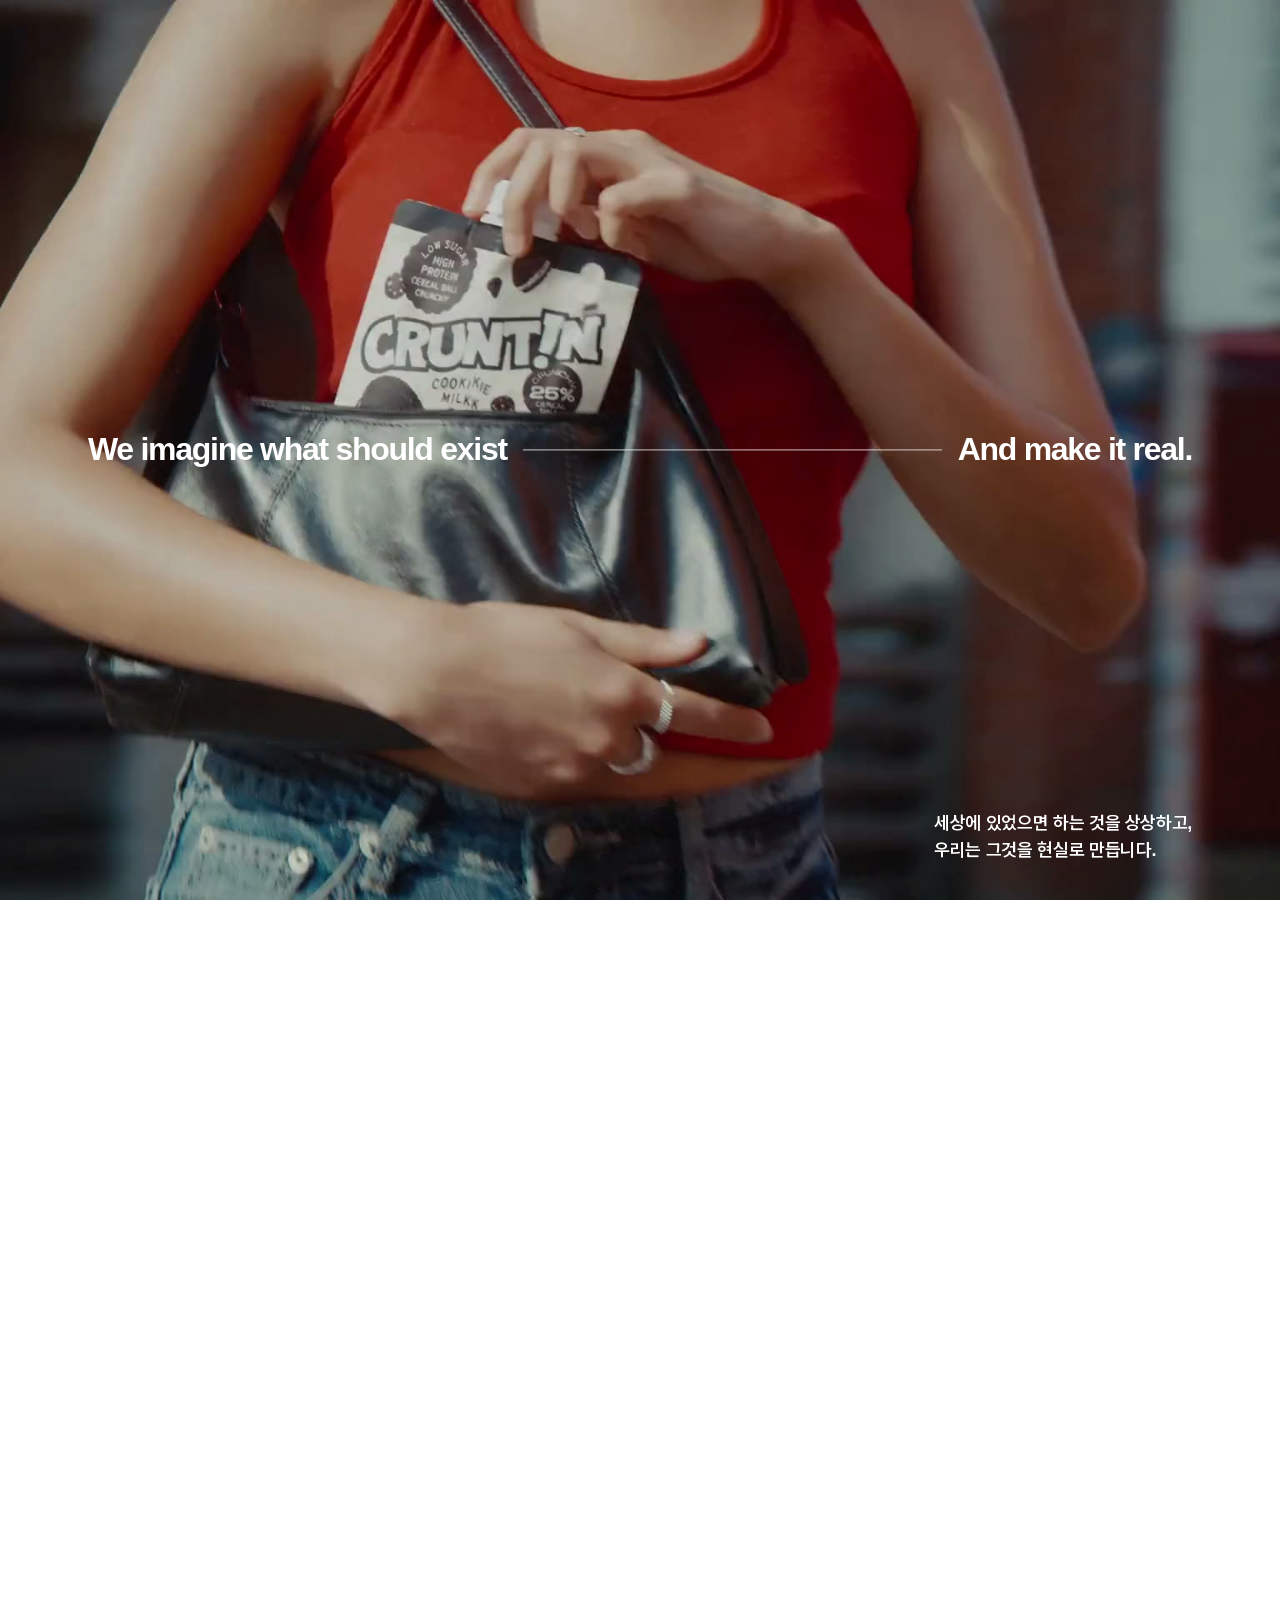
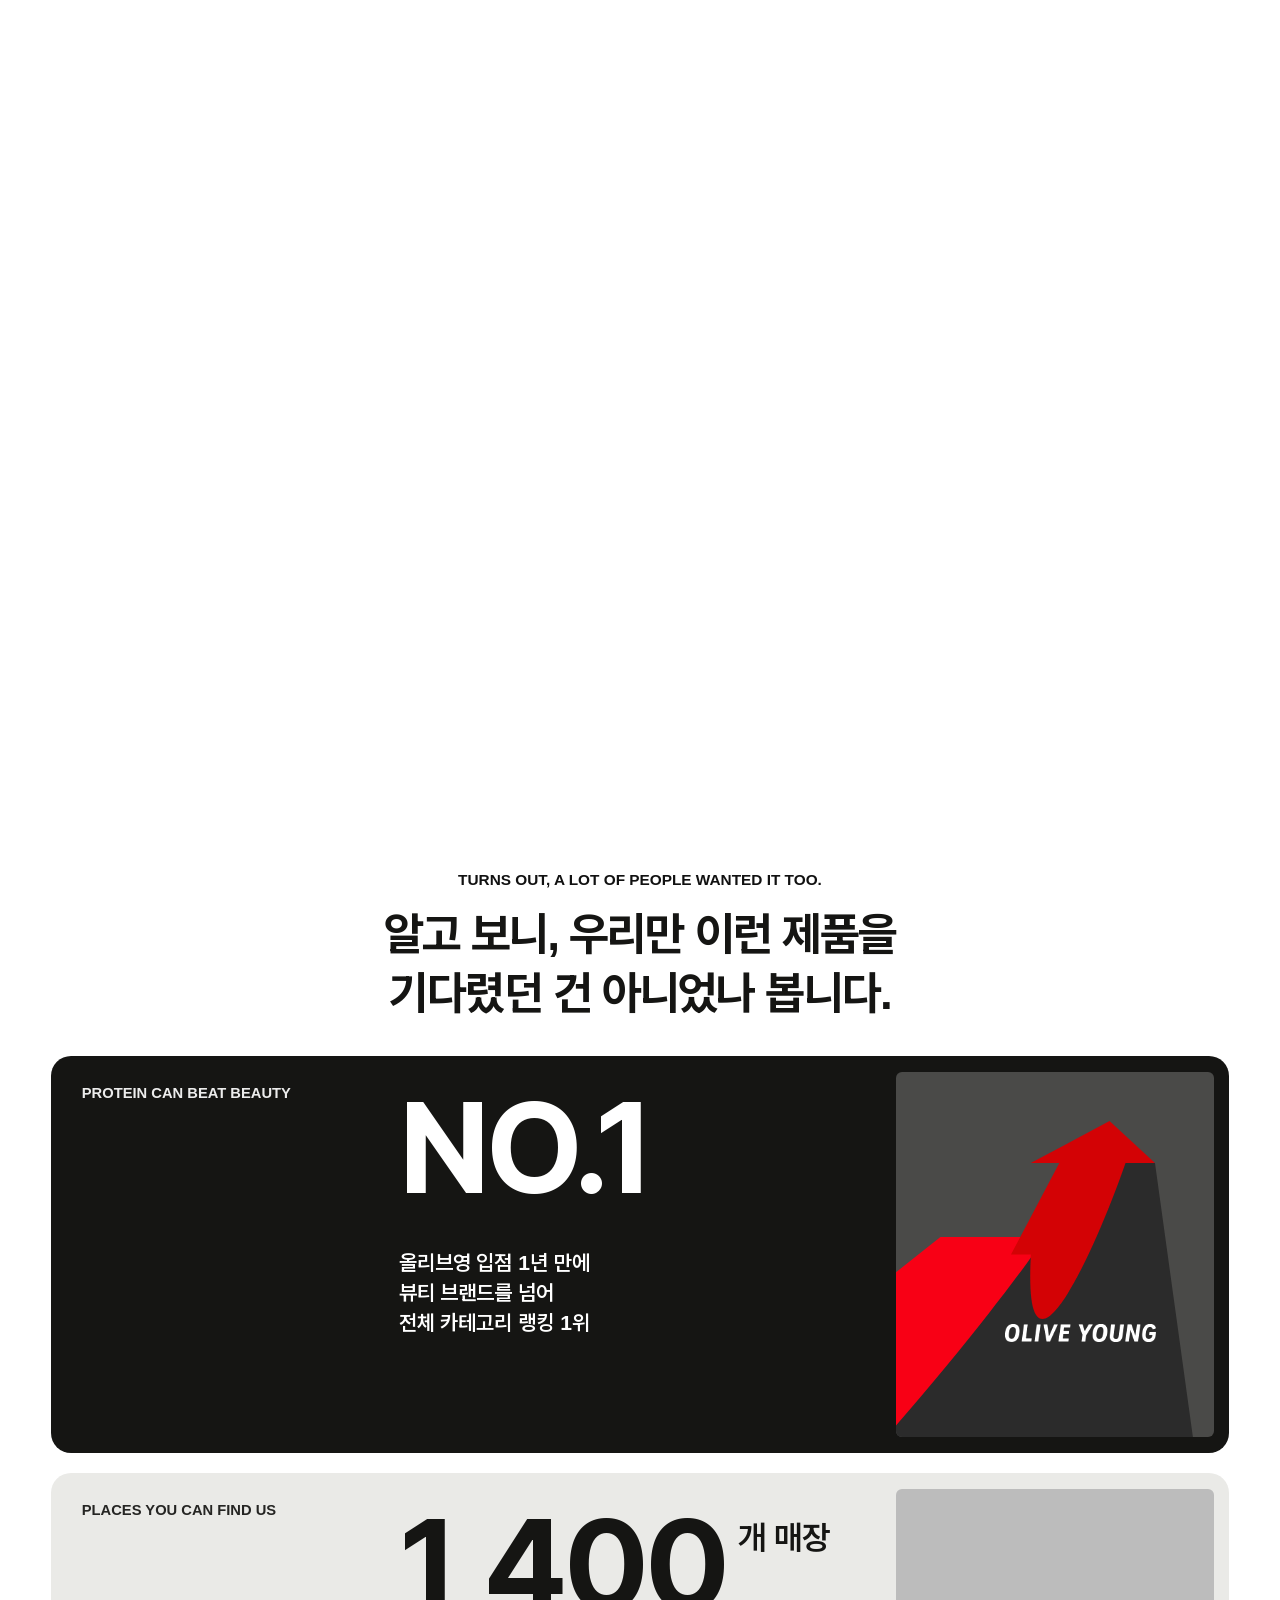
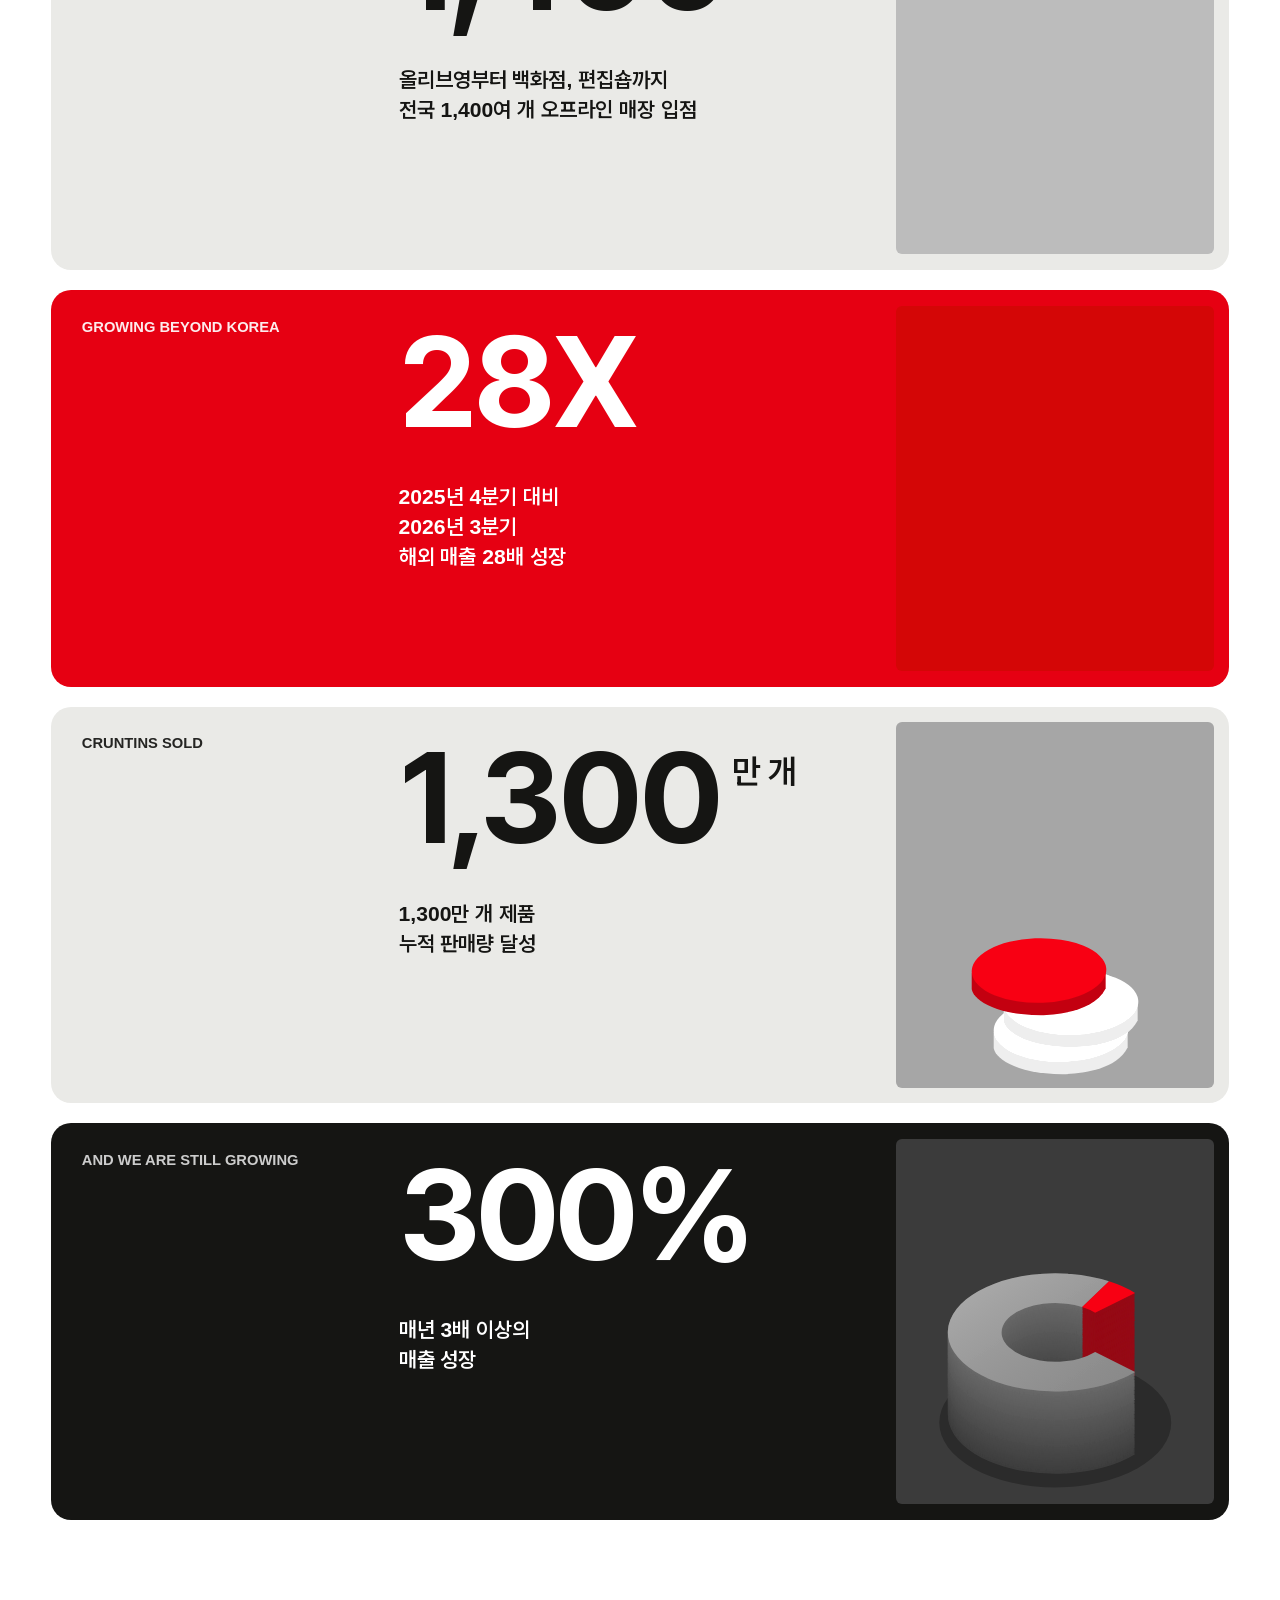
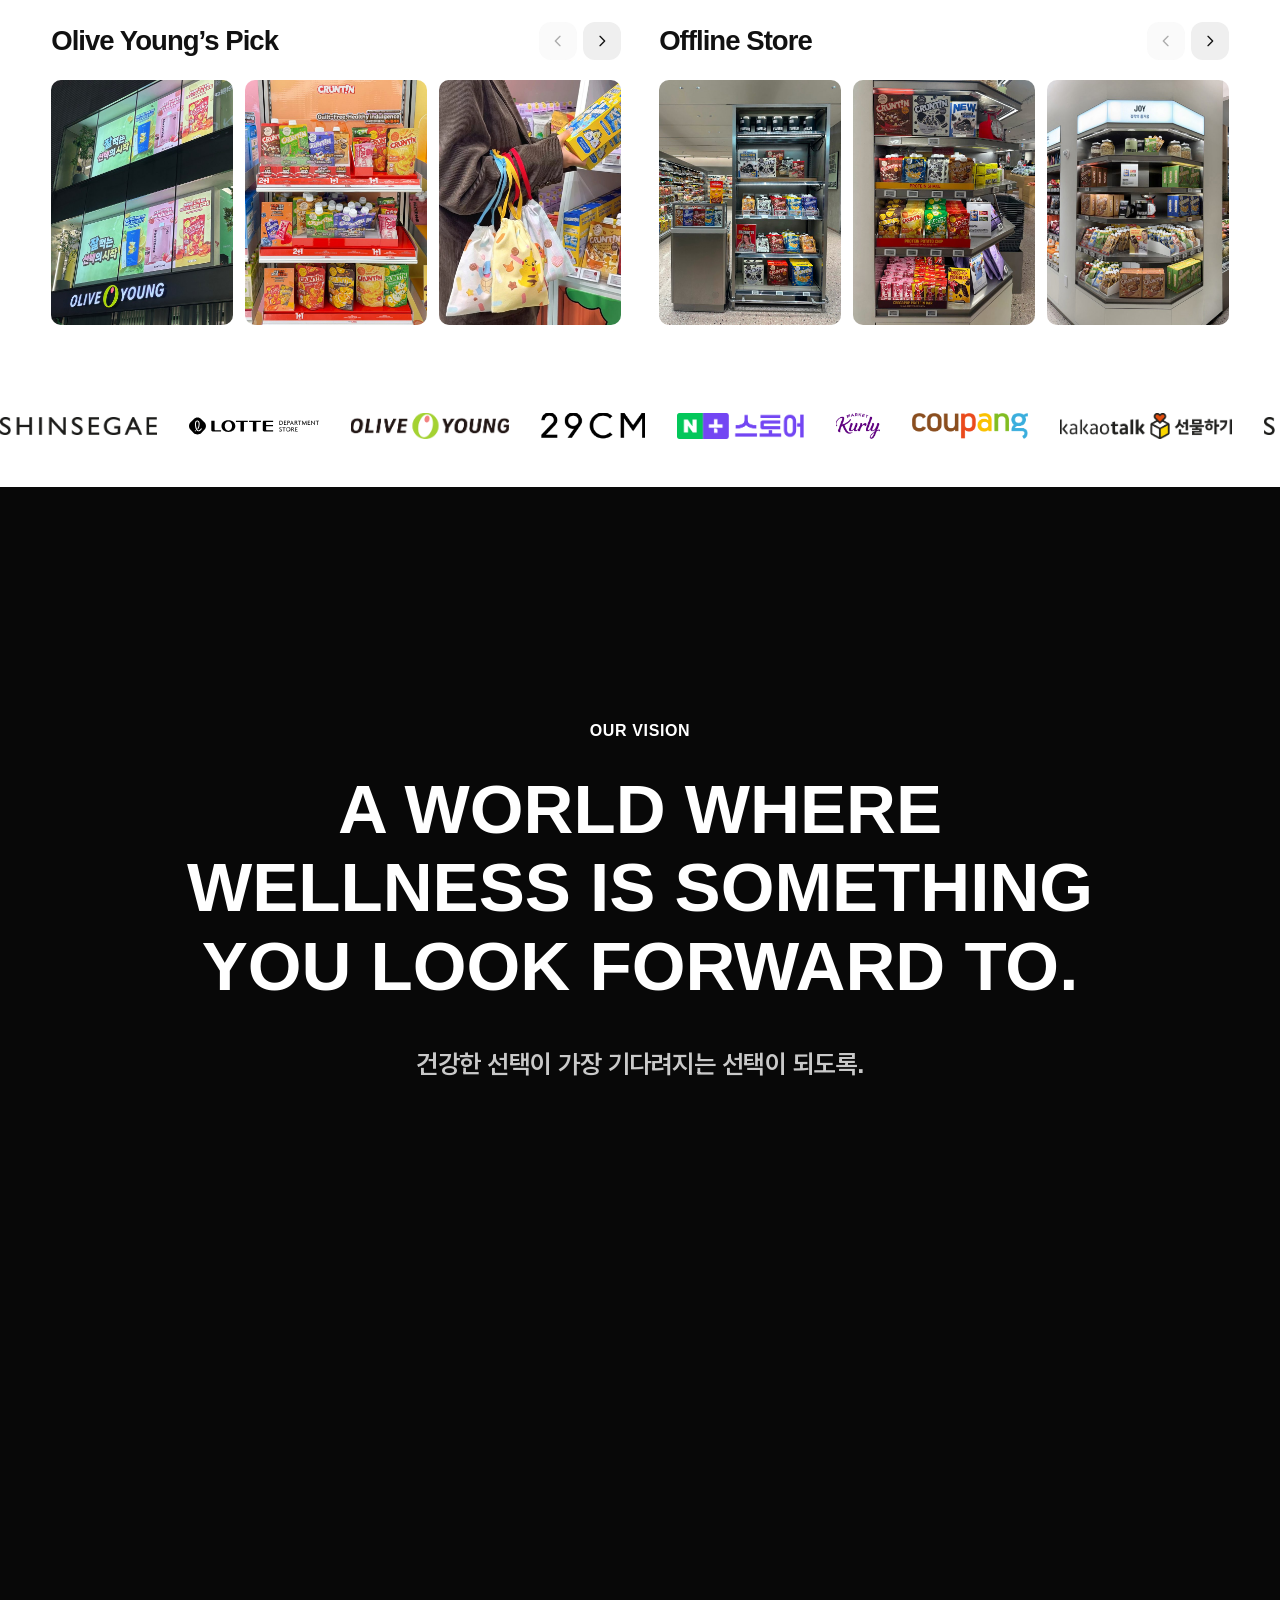
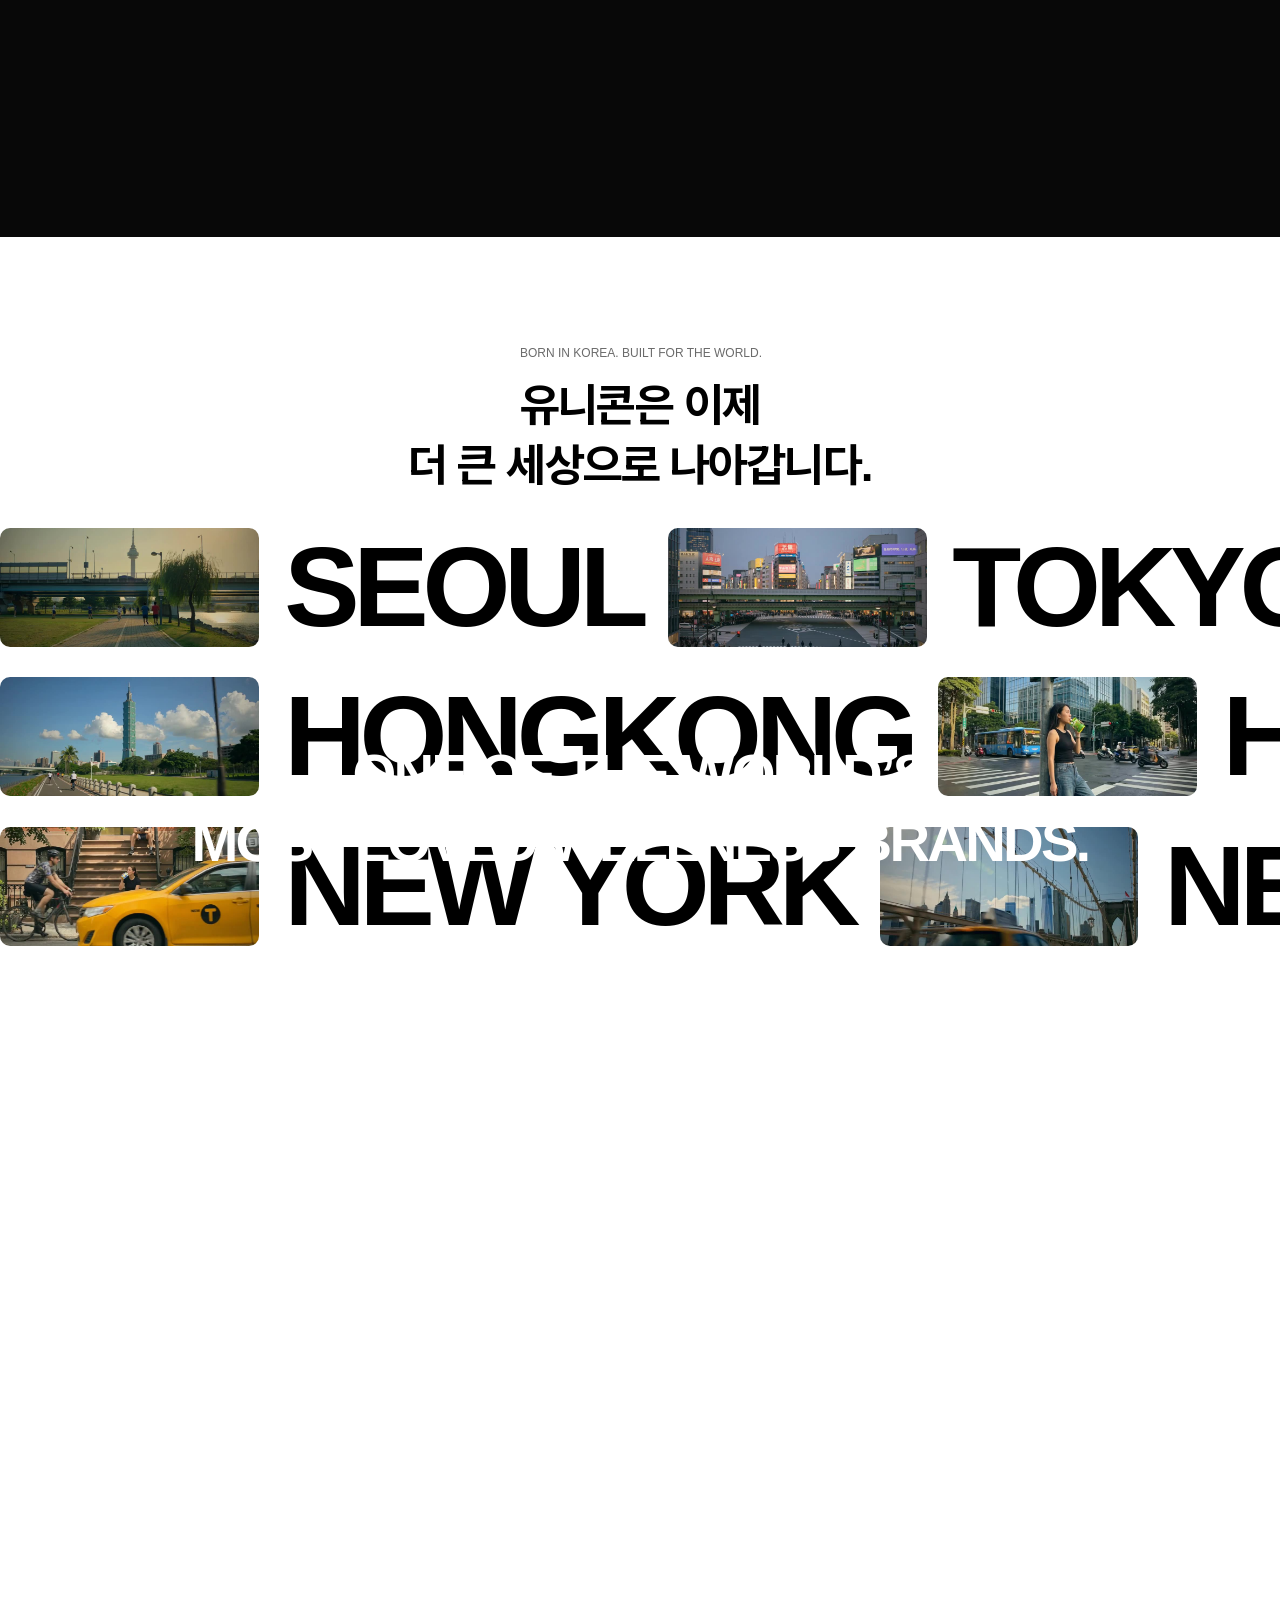
==== commit 1fcd8823: "SEO: 도메인 정리·깨끗한 주소·구조화 데이터·sitemap/robots/404, Cloudflare 잔여 스크립트 제거 Co-Authored-By: Claude Opus 5.5" ====
--- a/approved/index.html
+++ b/approved/index.html
@@ -1,191 +1,5 @@
-<!doctype html><html lang="ko"><head><script>(function(){var p=location.pathname,q=new URLSearchParams(location.search).get('page');if(q&&/^(company|culture|recruit)$/.test(q)&&!/approved-[a-z]+\.html$/.test(p)){location.replace('/approved-'+q+'.html'+location.hash);}})();</script><meta charset="UTF-8"><!-- seo-v3 --><title>유어유니콘 YOUR UNICORN — 크런틴을 만드는 사람들</title><meta name="description" content="세상에 있었으면 하는 것을 상상하고 현실로 만듭니다. 크런틴(CRUNTIN)을 만드는 유어유니콘의 브랜드, 성과, 문화, 채용 이야기를 만나보세요."><link rel="canonical" href="https://yourunicorn-design-review.sehee09shine.chatgpt.site/approved"><meta name="robots" content="index,follow,max-image-preview:large"><meta property="og:type" content="website"><meta property="og:site_name" content="유어유니콘 YOUR UNICORN"><meta property="og:locale" content="ko_KR"><meta property="og:url" content="https://yourunicorn-design-review.sehee09shine.chatgpt.site/approved"><meta property="og:title" content="유어유니콘 YOUR UNICORN — 크런틴을 만드는 사람들"><meta property="og:description" content="세상에 있었으면 하는 것을 상상하고 현실로 만듭니다. 크런틴(CRUNTIN)을 만드는 유어유니콘의 브랜드, 성과, 문화, 채용 이야기를 만나보세요."><meta property="og:image" content="https://yourunicorn-design-review.sehee09shine.chatgpt.site/assets/og-logo.png"><meta property="og:image:width" content="1200"><meta property="og:image:height" content="630"><meta property="og:image:alt" content="YOUR UNICORN 로고"><meta name="twitter:card" content="summary_large_image"><meta name="twitter:title" content="유어유니콘 YOUR UNICORN — 크런틴을 만드는 사람들"><meta name="twitter:description" content="세상에 있었으면 하는 것을 상상하고 현실로 만듭니다. 크런틴(CRUNTIN)을 만드는 유어유니콘의 브랜드, 성과, 문화, 채용 이야기를 만나보세요."><meta name="twitter:image" content="https://yourunicorn-design-review.sehee09shine.chatgpt.site/assets/og-logo.png"><meta name="theme-color" content="#E60012"><script type="application/ld+json">{"@context":"https://schema.org","@graph":[{"@type":"Organization","@id":"https://yourunicorn-design-review.sehee09shine.chatgpt.site/#org","name":"유어유니콘","alternateName":"YOUR UNICORN","url":"https://yourunicorn-design-review.sehee09shine.chatgpt.site/approved","logo":"https://yourunicorn-design-review.sehee09shine.chatgpt.site/assets/og-logo.png","email":"people@yourunicorn.world","brand":{"@type":"Brand","name":"크런틴 CRUNTIN"},"sameAs":["https://yourunicorn.world"]},{"@type":"WebSite","@id":"https://yourunicorn-design-review.sehee09shine.chatgpt.site/#website","url":"https://yourunicorn-design-review.sehee09shine.chatgpt.site/approved","name":"유어유니콘","publisher":{"@id":"https://yourunicorn-design-review.sehee09shine.chatgpt.site/#org"},"inLanguage":"ko-KR"},{"@type":"WebPage","url":"https://yourunicorn-design-review.sehee09shine.chatgpt.site/approved","name":"유어유니콘 YOUR UNICORN — 크런틴을 만드는 사람들","description":"세상에 있었으면 하는 것을 상상하고 현실로 만듭니다. 크런틴(CRUNTIN)을 만드는 유어유니콘의 브랜드, 성과, 문화, 채용 이야기를 만나보세요.","isPartOf":{"@id":"https://yourunicorn-design-review.sehee09shine.chatgpt.site/#website"},"inLanguage":"ko-KR"}]}</script><!-- /seo-v3 --><meta name="viewport" content="width=device-width,initial-scale=1"><link rel="preload" href="/assets/fonts/pretendard-variable.woff2" as="font" type="font/woff2" crossorigin=""><script src="https://silent-brook-f818.sehee09shine.workers.dev/assets/lenis.min.js" defer></script><script src="/approved-source.js" defer></script><link rel="stylesheet" href="/retail-gallery.css"><link rel="stylesheet" href="/source/v1-company.css"><link rel="stylesheet" href="/approved.css"><link rel="stylesheet" href="/approved-v3.css"><script defer src="/approved.js"></script><style id="preview-fullbleed">.city-expansion-stage{overflow:visible}.city-expansion-stage .city-film-rows{width:100vw;margin-left:calc(50% - 50vw)}</style><style id="preview-retail-arrows">
-.retail-collection{position:relative}
-.retail-carousel{position:static!important}
-.retail-collection__header{padding-right:92px}
-.retail-carousel__btn{top:-2px!important;bottom:auto!important;margin-top:0!important;transform:none!important;width:38px!important;height:38px!important;z-index:3;
-  background:#efefef!important;color:#111!important;border:0!important;border-radius:8px!important;box-shadow:none!important;transition:background .2s ease!important}
-.retail-carousel__btn:hover{background:#e2e2e2!important;color:#111!important;transform:none!important;box-shadow:none!important}
-.retail-carousel__btn:active{background:#d8d8d8!important}
-.retail-carousel__btn,.retail-carousel__btn:hover,.retail-carousel__btn:focus,.retail-carousel__btn:active,.retail-carousel__btn:focus-visible{transform:none!important;translate:none!important;top:-2px!important;margin:0!important;box-shadow:none!important;transition:background .2s ease!important;animation:none!important}
-.retail-carousel__btn svg,.retail-carousel__btn:hover svg,.retail-carousel__btn:active svg{transform:none!important;translate:none!important;transition:none!important;animation:none!important}
-.retail-carousel__btn:focus{outline:none!important}
-.retail-carousel__btn:focus-visible{outline:2px solid #111!important;outline-offset:2px!important}
-.retail-carousel__btn svg{width:16px!important;height:16px!important;stroke-width:2!important}
-.retail-carousel__btn--prev{left:auto!important;right:44px!important}
-.retail-carousel__btn--next{right:0!important}
-.retail-carousel__btn:disabled{opacity:.35!important;pointer-events:none}
-@media (max-width:900px){.retail-collection__header{padding-right:88px}}
-</style><style id="preview-centered-intros">
-.growth-tags-heading,.global-cities-intro.editorial-heading{display:flex!important;flex-direction:column!important;align-items:center!important;justify-content:center!important;text-align:center!important;gap:14px!important;grid-template-columns:none!important;padding-left:0!important;padding-right:0!important}
-.growth-tags-heading>p,.global-cities-intro.editorial-heading>.editorial-label{margin:0!important;font-size:clamp(11px,.85vw,13px)!important;font-weight:400!important;letter-spacing:.06em!important;line-height:1.5!important;color:#6b6b6b!important;text-transform:uppercase}
-html body.page-company main .growth-tags-heading>h2.section-title,html body.page-company main .global-cities-intro.editorial-heading h2.section-title,html body .growth-tags-heading>h2.section-title,html body .global-cities-intro.editorial-heading h2.section-title{margin:0!important;font-size:clamp(29px,3.7vw,46px)!important;font-weight:600!important;line-height:1.3!important;letter-spacing:-.04em!important;max-width:28ch;text-align:center!important}
-.global-cities-intro.editorial-heading>div{display:contents}
-
-.growth-tags-heading>p,.global-cities-intro.editorial-heading>.editorial-label{display:block!important;width:100%!important;text-align:center!important;font-weight:400!important;white-space:nowrap!important}
-.growth-tags-heading>p br,.global-cities-intro.editorial-heading>.editorial-label br{display:none!important}
-@media (max-width:600px){.growth-tags-heading>p,.global-cities-intro.editorial-heading>.editorial-label{white-space:normal!important}}
-html body.page-company main .growth-tags-heading>h2.section-title,html body.page-company main .global-cities-intro.editorial-heading h2.section-title{max-width:none!important;width:100%!important;white-space:nowrap!important;word-break:keep-all!important}
-@media (max-width:760px){html body.page-company main .growth-tags-heading>h2.section-title,html body.page-company main .global-cities-intro.editorial-heading h2.section-title{white-space:normal!important;max-width:22ch!important;margin-inline:auto!important}}
-</style><style id="preview-product-back-copy">html body .product-face-back p,html body .product-face-back p .feedback-line,html body .unicorn-stack-description p,html body .unicorn-stack-description p .feedback-line{font-weight:400!important;letter-spacing:-.04em!important;line-height:1.38!important}</style><style id="preview-card-layout">
-/* inner layout only — stacking/scroll behaviour untouched */
-html body .growth-cascade-card{--panel-w:27%;--panel-gap:1.6%;--pad:14px}
-html body .growth-cascade-card::after{content:"";position:absolute;top:4%;bottom:4%;right:var(--panel-gap);width:var(--panel-w);border-radius:14px;background:rgba(255,255,255,.07);z-index:0;pointer-events:none}
-html body .growth-cascade-card.metric-stores::after,html body .growth-cascade-card.metric-sold::after{background:rgba(0,0,0,.08)}
-html body .growth-cascade-card.metric-global::after{background:rgba(0,0,0,.14)}
-/* small English label: top-left */
-html body .growth-cascade-card .growth-sticker{left:2.6%!important;right:auto!important;top:7%!important;text-align:left!important;max-width:24%!important}
-/* big number + description share one vertical line */
-html body .growth-cascade-card .cascade-number{left:29.5%!important;top:5%!important}
-html body .growth-cascade-card .cascade-description{left:29.5%!important;right:auto!important;top:auto!important;bottom:7%!important;width:34%!important}
-/* visuals live inside the right panel */
-html body .growth-cascade-card :is(.approved-olive-logo,.store-network,.growth-globe,.sold-volume,.revenue-chart){position:absolute!important;left:auto!important;right:calc(var(--panel-gap) + var(--pad))!important;top:calc(4% + var(--pad))!important;bottom:calc(4% + var(--pad))!important;width:calc(var(--panel-w) - 2 * var(--pad))!important;height:auto!important;max-width:none!important;margin:0!important;z-index:1}
-html body .growth-cascade-card :is(.approved-olive-logo,.growth-globe){object-fit:contain}
-html body .growth-cascade-card .approved-olive-logo{top:0!important;bottom:0!important;margin:auto!important;height:auto!important;max-height:30%}
-html body .growth-cascade-card :is(.store-network,.sold-volume,.revenue-chart){display:flex!important;flex-direction:column;justify-content:center;align-items:center;overflow:hidden}
-html body .growth-cascade-card :is(.store-network,.revenue-chart) svg{width:100%!important;height:100%!important;max-height:100%}
-/* global card: number top, description bottom, like the others */
-html body .growth-cascade-card.metric-global .metric-copy{display:contents!important}
-html body .growth-cascade-card.metric-global .global-milestones{display:none!important}
-html body .growth-cascade-card.metric-global .cascade-description p{font-size:inherit}
-html body .growth-cascade-card .cascade-number{letter-spacing:-.03em!important}
-html body .growth-cascade-card.metric-revenue .cascade-number{letter-spacing:-.045em!important}
-@media (max-width:767px){
-  html body .growth-cascade-card{--panel-w:38%}
-  html body .growth-cascade-card .cascade-number,html body .growth-cascade-card .cascade-description{left:6%!important}
-  html body .growth-cascade-card .cascade-number{top:16%!important}
-  html body .growth-cascade-card .growth-sticker{left:6%!important;top:6%!important;max-width:50%!important}
-  html body .growth-cascade-card .cascade-description{width:52%!important}
-}
-</style><style id="preview-unicorn-third">
-html body .unicorn-mask-section.has-linked-flow{height:1050svh!important}
-html body .unicorn-mask-copy{container-type:inline-size}
-html body .unicorn-mask-copy :is(.unicorn-mask-first,.unicorn-mask-second,.unicorn-mask-third){font-size:min(clamp(18px,2.1vw,28px),9cqi)!important;white-space:nowrap;line-height:1.3!important;word-break:keep-all;max-width:88%;justify-self:center;text-align:center}
-.unicorn-mask-copy .unicorn-mask-third{opacity:0}
-html body .film-gallery-opening:has(.unicorn-mask-section.is-third-phase) .shared-opening-film{z-index:2!important}
-html body .unicorn-mask-section.is-third-phase .unicorn-mask-stage{position:sticky;z-index:3}
-html body .unicorn-mask-section.is-third-phase .unicorn-mask-copy{z-index:4;position:absolute}
-
-</style><style id="preview-card-sizes">html body.approved-company .unicorn-mask-stage .unicorn-mask-frame{width:calc(var(--unicorn-card-height) * 637 / 812)!important;max-width:none!important;justify-self:center}@media (min-width:768px){html body.approved-company .unicorn-mask-stage{grid-template-columns:minmax(0,1fr) auto minmax(0,1fr)!important;column-gap:clamp(20px,2.2vw,40px)!important}}</style><style id="preview-stack-gap">
-@media (prefers-reduced-motion:no-preference){
- html body .growth-cascade-card,html body .growth-cascade-card:not(:first-child){top:calc(var(--growth-pin-top) + var(--growth-heading-height) + var(--card-index)*12px + var(--growth-release,0px))!important}
-}
-@media (max-width:767px) and (prefers-reduced-motion:no-preference){
- html body .growth-cascade-card,html body .growth-cascade-card:not(:first-child){top:calc(var(--growth-pin-top) + var(--growth-heading-height) + var(--card-index)*8px + var(--growth-release,0px))!important}
-}
-</style><style id="preview-flow-caption">html body .approved-flow-caption,html body .approved-flow-caption :is(.reimagine-flow-left,.reimagine-flow-right),html body .approved-flow-caption :is(.reimagine-flow-left,.reimagine-flow-right) *{font-weight:400!important}html body .approved-flow-caption{color:rgba(255,255,255,.72)!important;font-size:.88em!important}html body .approved-flow-caption :is(.reimagine-flow-left,.reimagine-flow-right){color:inherit!important;font-size:inherit!important}html body.approved-company .reimagine-flow-korean{line-height:1.22!important}</style><style id="preview-unicorn-english">html body .unicorn-mask-english{container-type:inline-size!important}html body .unicorn-mask-english,html body .unicorn-mask-english .unicorn-english-line,html body .unicorn-mask-english .unicorn-english-line>span{font-family:"Helvetica Neue",Helvetica,Arial,PretendardVariable,"Apple SD Gothic Neo",sans-serif!important;font-weight:500!important;letter-spacing:-.035em!important;line-height:1.34!important}html body .unicorn-mask-english .unicorn-english-line>span{white-space:nowrap!important;font-size:min(clamp(16px,1.8vw,29px),5.6cqi)!important}@media (max-width:767px),(max-height:700px) and (min-width:701px){html body .unicorn-mask-english .unicorn-english-line>span{font-size:min(13px,5.6cqi)!important}}</style><style id="preview-hero-ko">html body .company-hero-ko{font-weight:600!important}</style><style id="preview-label-tracking">html body.approved-company .growth-tags-heading>p:first-child,html body.approved-company .global-cities-intro .editorial-label,html body .growth-tags-heading>p,html body .global-cities-intro>.editorial-label{letter-spacing:normal!important}</style><style id="preview-stack-title-size">html body .unicorn-mask-stage .unicorn-stack-title>span:first-child{font-size:clamp(9px,1vw,16px)!important;white-space:nowrap!important;font-family:"Helvetica Neue",Helvetica,Arial,PretendardVariable,"Apple SD Gothic Neo",sans-serif!important;font-weight:500!important;letter-spacing:-.055em!important}@media (max-width:767px),(max-height:700px) and (min-width:701px){html body .unicorn-mask-stage .unicorn-stack-title>span:first-child{font-size:7.5px!important}}</style><style id="preview-metric-unit">html body.approved-company .feedback-v2 .growth-cascade-card .metric-unit,html body .growth-cascade-card .cascade-number .metric-unit{font-size:clamp(9px,1vw,15px)!important}@media (max-width:900px){html body .growth-cascade-card .cascade-number .metric-unit{font-size:9px!important}}</style><style id="preview-pretendard-local">@font-face{font-family:PretendardVariable;src:url("/assets/fonts/pretendard-variable.woff2") format("woff2");font-weight:100 900;font-style:normal;font-display:swap}@font-face{font-family:Pretendard;src:url("/assets/fonts/pretendard-800.woff2") format("woff2");font-weight:800;font-style:normal;font-display:swap}@font-face{font-family:Pretendard;src:url("/assets/fonts/pretendard-700.woff2") format("woff2");font-weight:800;font-style:normal;font-display:swap;unicode-range:U+1100-11FF,U+3130-318F,U+A960-A97F,U+AC00-D7AF,U+D7B0-D7FF}</style><style id="preview-number-pretendard">html body .growth-cascade-card .cascade-number{font-family:PretendardVariable,Pretendard,"Apple SD Gothic Neo",sans-serif!important}</style><style id="preview-growth-illustrations">html body .growth-cascade-card.metric-rank::after{background:url("/product-media/growth-ill-rank.svg") center/cover no-repeat!important}html body .growth-cascade-card.metric-stores::after{background:url("/product-media/growth-ill-stores.svg") center/cover no-repeat!important}html body .growth-cascade-card.metric-global::after{background:url("/product-media/growth-ill-global.svg") center/cover no-repeat!important}html body .growth-cascade-card.metric-sold::after{background:url("/product-media/growth-ill-sold.svg") center/cover no-repeat!important}html body .growth-cascade-card.metric-revenue::after{background:url("/product-media/growth-ill-revenue.svg") center/cover no-repeat!important}html body .growth-cascade-card::after{overflow:hidden}html body .growth-cascade-card>.approved-olive-logo,html body .growth-cascade-card>.store-network,html body .growth-cascade-card>.growth-globe,html body .growth-cascade-card>.global-milestones,html body .growth-cascade-card>.sold-volume,html body .growth-cascade-card>.revenue-chart{display:none!important}</style><style id="preview-card-radius">html body .growth-cascade-stack .growth-cascade-card{border-radius:20px!important}html body .growth-cascade-stack .growth-cascade-card::after{border-radius:6px!important;right:14.6172px!important}</style><style id="preview-growth-motion">html body .growth-cascade-card .growth-ill{position:absolute;top:4%;bottom:4%;right:14.6172px;width:var(--panel-w);border-radius:6px;overflow:hidden;z-index:0;pointer-events:none}html body .growth-cascade-card .growth-ill svg{display:block;width:100%;height:100%}html body .growth-cascade-stack .growth-cascade-card.has-ill::after{background:none!important}.growth-ill .ill-wipe{transform:translateX(-1000px)}.growth-ill .ill-arrow{transform:translate(-14px,18px)}.is-ill-play .growth-ill .ill-wipe{transform:none;transition:transform 1.3s cubic-bezier(.76,0,.24,1)}.is-ill-play .growth-ill .ill-arrow{transform:none;transition:transform 1.4s cubic-bezier(.22,1,.36,1)}.growth-ill .ill-plane{transform:translate(-120px,104px);opacity:0}.growth-ill .ill-trail{stroke-dasharray:1;stroke-dashoffset:1}.is-ill-play .growth-ill .ill-plane{transform:none;opacity:1;transition:transform 1.4s cubic-bezier(.22,1,.36,1),opacity .7s ease}.is-ill-play .growth-ill .ill-trail{stroke-dashoffset:0;transition:stroke-dashoffset 1.3s cubic-bezier(.22,1,.36,1) .2s}.is-ill-play .growth-ill .ill-plane-drift,.is-ill-play .growth-ill .ill-trails{animation:ill-drift 6s ease-in-out 1.4s infinite alternate}@keyframes ill-drift{from{transform:translate(0,0)}to{transform:translate(10px,-9px)}}.growth-ill .ill-coin-a{transform:translateY(-180px);opacity:0}.growth-ill .ill-coin-b{transform:translateY(-240px);opacity:0}.growth-ill .ill-coin-shadow{opacity:0}.is-ill-play .growth-ill .ill-coin-a{transform:none;opacity:1;transition:transform .9s cubic-bezier(.5,0,.15,1),opacity .4s ease}.is-ill-play .growth-ill .ill-coin-b{transform:none;opacity:1;transition:transform .95s cubic-bezier(.5,0,.15,1) .3s,opacity .4s ease .3s}.is-ill-play .growth-ill .ill-coin-shadow{opacity:1;transition:opacity .5s ease .95s}.growth-ill .ill-rise-ring{transform:translateY(50px);opacity:0}.growth-ill .ill-rise-red{transform:translateY(90px);opacity:0}.growth-ill .ill-floor{opacity:0}.is-ill-play .growth-ill .ill-rise-ring{transform:none;opacity:1;transition:transform 1.2s cubic-bezier(.22,1,.36,1),opacity .8s ease}.is-ill-play .growth-ill .ill-rise-red{transform:none;opacity:1;transition:transform 1.3s cubic-bezier(.22,1,.36,1) .25s,opacity .8s ease .25s}.is-ill-play .growth-ill .ill-floor{opacity:1;transition:opacity 1s ease .1s}@media (prefers-reduced-motion:reduce){.growth-ill *{transition:none!important;animation:none!important;transform:none!important;opacity:1!important;stroke-dashoffset:0!important}}.growth-ill .ill-house{opacity:0;transform:translateY(26px)}.is-ill-play .growth-ill .ill-house{opacity:1;transform:none;transition:transform .9s cubic-bezier(.22,1,.36,1) var(--d,0s),opacity .6s ease var(--d,0s)}</style><style id="growth-art-1022">html body .growth-cascade-card .growth-ill,html body .growth-cascade-card::after{scale:1;transform-origin:center}.growth-art{position:absolute;left:0;top:50%;width:100%;aspect-ratio:1093/1382;transform:translateY(-50%);pointer-events:none}.growth-art-layer{position:absolute}.growth-art-layer>img{display:block;width:100%;height:100%;max-width:none}.growth-ill-rank{background:#383838}.growth-ill-stores{background:#acacac}.growth-ill-global{background:#c40202}.growth-ill-sold{background:#9b9b9b}.growth-ill-revenue{background:#272727}</style><style id="product-caption-center">/* Center each visible product caption independently of the tallest overlapping caption. */
-html body .unicorn-mask-stage .unicorn-stack-title,html body .unicorn-mask-stage .unicorn-stack-detail{align-self:center}
-html body .unicorn-mask-stage .unicorn-stack-detail{align-items:center}
-html body .unicorn-mask-stage .unicorn-stack-description{align-self:center}
-html body .unicorn-mask-stage .unicorn-stack-description p{margin-bottom:0}
-</style><style id="coin-landing-shadow">/* The upper coin lands at 1.25s, then its contact shadow settles onto the coin below. */
-html body .growth-ill-sold .growth-art-layer>svg{display:block;width:100%;height:100%}
-html body .growth-ill-sold .coin-contact-shadow{opacity:0;transform:scale(.85);transform-box:fill-box;transform-origin:center}
-html body .is-ill-play .growth-ill-sold .coin-contact-shadow{opacity:1;transform:scale(1);transition:opacity .4s ease 1.25s,transform .4s cubic-bezier(.22,1,.36,1) 1.25s}
-@media(prefers-reduced-motion:reduce){html body .growth-ill-sold .coin-contact-shadow{opacity:1;transform:none;transition:none}}
-</style><style id="revenue-three-step-motion">html body .growth-ill-revenue .growth-art-layer>svg{display:block;width:100%;height:100%}
-html body .growth-ill-revenue .revenue-piece{opacity:0;transform:translateY(90px)}
-html body .growth-ill-revenue .revenue-piece-bottom{--piece-delay:0s}
-html body .growth-ill-revenue .revenue-piece-middle{--piece-delay:.18s}
-html body .growth-ill-revenue .revenue-piece-top{--piece-delay:.36s}
-html body .is-ill-play .growth-ill-revenue .revenue-piece{opacity:1;transform:translateY(0);transition:transform .7s cubic-bezier(.22,1,.36,1) var(--piece-delay),opacity .35s ease var(--piece-delay)}
-@media(prefers-reduced-motion:reduce){html body .growth-ill-revenue .revenue-piece{opacity:1;transform:none;transition:none}}
-</style><link rel="icon" href="/assets/favicon-32.png" sizes="32x32" type="image/png"><link rel="icon" href="/assets/favicon-192.png" sizes="192x192" type="image/png"><link rel="apple-touch-icon" href="/assets/apple-touch-icon.png"></head><body class="page-company approved-page approved-company feedback-v2"><header class="approved-header"><a href="/approved" class="approved-logo" aria-label="YOUR UNICORN 홈"><svg xmlns="http://www.w3.org/2000/svg" viewBox="129 498 480.843331 178.239376" role="img" aria-label="YOUR UN!CORN"><path fill="#E60012" fill-rule="evenodd" d="M 174.064293 578.331032 L 158.056379 578.331032 C 156.531816 578.331032 155.769535 577.568749 155.769535 576.044182 L 155.769535 547.682823 L 129.336301 500.735245 C 129.112100 500.286843 129.000000 499.860863 129.000000 499.479721 C 129.000000 499.031319 129.179360 498.650185 129.515661 498.403565 C 129.851962 498.134522 130.345203 498.000000 130.950544 498.000000 L 149.716122 498.000000 C 150.971645 498.000000 151.868446 498.582924 152.406527 499.726342 L 166.239697 528.491265 L 179.602043 499.726342 C 180.095284 498.582924 180.992088 498.000000 182.292450 498.000000 L 201.170128 498.000000 C 201.775467 498.000000 202.246292 498.134522 202.605019 498.403565 C 202.941315 498.672600 203.120674 499.031319 203.120674 499.479721 C 203.120674 499.860863 203.008575 500.286843 202.784370 500.735245 L 176.373554 547.570725 L 176.373554 576.044182 C 176.373554 577.568749 175.611279 578.331032 174.086716 578.331032 L 174.064293 578.331032 Z  M 302.621246 574.116058 C 297.419796 571.268714 293.451435 567.345207 290.716190 562.300697 C 287.980944 557.278602 286.635742 551.561492 286.635742 545.149360 L 286.635742 500.286842 C 286.635742 498.762283 287.398033 498.000000 288.922596 498.000000 L 304.930507 498.000000 C 306.455070 498.000000 307.217346 498.762283 307.217346 500.286842 L 307.217346 542.257171 C 307.217346 545.687439 307.777847 548.691722 308.898849 551.225189 C 310.019851 553.781074 311.634107 555.754036 313.764011 557.144081 C 315.871496 558.534122 318.337690 559.229145 321.162617 559.229145 C 323.987541 559.229145 326.521015 558.534122 328.650921 557.144081 C 330.780826 555.754036 332.417476 553.781074 333.560901 551.225189 C 334.704323 548.669303 335.287254 545.687439 335.287254 542.257171 L 335.287254 500.286842 C 335.287254 498.762283 336.049526 498.000000 337.574089 498.000000 L 353.582001 498.000000 C 355.106567 498.000000 355.868858 498.762283 355.868858 500.286842 L 355.868858 545.171779 C 355.868858 551.583911 354.501228 557.301025 351.743561 562.323112 C 349.008312 567.345207 345.017540 571.291130 339.793670 574.138473 C 334.569797 576.985824 328.359451 578.398284 321.162617 578.398284 C 313.965782 578.398284 307.800272 576.985824 302.598821 574.138473 L 302.621246 574.116058 Z  M 365.329554 576.044182 L 365.329554 500.286843 C 365.329554 498.762284 366.091828 498.000000 367.616391 498.000000 L 400.035774 498.000000 C 405.573528 498.000000 410.461105 499.143425 414.720913 501.452690 C 418.980721 503.761956 422.321301 506.990441 424.697826 511.115723 C 427.074352 515.263436 428.262608 519.994065 428.262608 525.330036 C 428.262608 530.666008 427.208878 534.813717 425.123814 538.445767 C 423.016331 542.077813 420.101704 545.059677 416.312718 547.346524 L 430.504608 575.640625 C 430.728813 576.089028 430.840935 576.492577 430.840935 576.851296 C 430.840935 577.299698 430.661560 577.680847 430.302841 577.927468 C 429.944115 578.196511 429.450890 578.331032 428.845551 578.331032 L 410.550781 578.331032 C 409.295261 578.331032 408.398449 577.748108 407.860367 576.604683 L 396.650345 552.637654 C 396.067423 552.682495 395.260305 552.704914 394.184143 552.704914 L 385.888733 552.704914 L 385.888733 576.044182 C 385.888733 577.568749 385.126440 578.331032 383.601877 578.331032 L 367.593966 578.331032 C 366.069403 578.331032 365.307129 577.568749 365.307129 576.044182 L 365.329554 576.044182 Z  M 402.905541 533.916916 C 404.318001 532.997692 405.416592 531.787011 406.223713 530.262448 C 407.030834 528.737885 407.434399 527.123642 407.434399 525.397297 C 407.434399 522.393013 406.560001 520.061325 404.811241 518.447083 C 403.062477 516.832840 400.910156 516.025719 398.354271 516.025719 L 385.955990 516.025719 L 385.955990 535.306958 L 398.197334 535.306958 C 399.946095 535.306958 401.537926 534.858559 402.950390 533.939335 L 402.905541 533.916916 Z  M 144.985494 671.710564 C 139.784042 668.863220 135.815694 664.939705 133.080449 659.895195 C 130.345203 654.873100 129.000000 649.155987 129.000000 642.743855 L 129.000000 597.858925 C 129.000000 596.334366 129.762282 595.572083 131.286845 595.572083 L 147.294758 595.572083 C 148.819321 595.572083 149.581604 596.334366 149.581604 597.858925 L 149.581604 639.829250 C 149.581604 643.259518 150.142105 646.263809 151.263107 648.797276 C 152.384109 651.353161 153.998352 653.326126 156.128258 654.716168 C 158.235741 656.106209 160.701944 656.801231 163.526871 656.801231 C 166.351795 656.801231 168.885262 656.106209 171.015167 654.716168 C 173.145069 653.326126 174.781734 651.353161 175.925159 648.797276 C 177.068581 646.241390 177.651501 643.259518 177.651501 639.829250 L 177.651501 597.858925 C 177.651501 596.334366 178.413780 595.572083 179.938343 595.572083 L 195.946259 595.572083 C 197.470825 595.572083 198.233101 596.334366 198.233101 597.858925 L 198.233101 642.743855 C 198.233101 649.155987 196.865486 654.873100 194.107819 659.895195 C 191.372570 664.917282 187.381798 668.863220 182.157928 671.710564 C 176.934055 674.557915 170.723705 675.970360 163.526871 675.970360 C 156.330036 675.970360 150.164524 674.557915 144.963073 671.710564 L 144.985494 671.710564 Z  M 225.630253 675.925575 L 210.182842 675.925575 C 208.658279 675.925575 207.895996 675.163284 207.895996 673.638718 L 207.895996 597.881386 C 207.895996 596.356827 208.658279 595.594543 210.182842 595.594543 L 227.849840 595.594543 C 229.060524 595.594543 229.979748 596.087784 230.585089 597.074264 L 257.982380 640.995136 L 257.982380 597.881386 C 257.982380 596.356827 258.744663 595.594543 260.269226 595.594543 L 275.716644 595.594543 C 277.241211 595.594543 278.003479 596.356827 278.003479 597.881386 L 278.003479 673.638718 C 278.003479 675.163284 277.241211 675.925575 275.716644 675.925575 L 260.000187 675.925575 C 258.811924 675.925575 257.892700 675.432327 257.264938 674.445839 L 227.939524 628.013935 L 227.939524 673.638718 C 227.939524 675.163284 227.177240 675.925575 225.652677 675.925575 L 225.630253 675.925575 Z  M 336.296291 670.454971 C 330.130778 666.845337 325.288054 661.980194 321.745686 655.837104 C 318.203319 649.694011 316.432129 642.945572 316.432129 635.591797 C 316.432129 628.238022 318.203319 621.489593 321.745686 615.346496 C 325.288054 609.203407 330.130774 604.360679 336.273867 600.818306 C 342.416960 597.275940 349.232666 595.504760 356.743382 595.504760 C 361.294647 595.504760 365.666550 596.199775 369.836678 597.589821 C 374.006806 598.979858 377.795807 600.952827 381.181236 603.486290 C 381.808998 603.957115 382.122871 604.517616 382.122871 605.145378 C 382.122871 605.616195 381.943512 606.109436 381.562370 606.580261 L 372.616776 618.283527 C 372.101116 618.911289 371.540604 619.225166 370.957680 619.225166 C 370.486858 619.225166 369.993622 619.068222 369.522801 618.731922 C 367.639515 617.453979 365.599300 616.422660 363.402138 615.660377 C 361.204971 614.898094 358.962959 614.539375 356.720955 614.539375 C 353.156166 614.539375 349.815586 615.458603 346.744042 617.319465 C 343.650074 619.180328 341.183859 621.713791 339.322994 624.964698 C 337.462130 628.193187 336.542914 631.757976 336.542914 635.659065 C 336.542914 639.560150 337.462130 643.124931 339.322994 646.353416 C 341.183859 649.581905 343.650063 652.137787 346.766449 654.021068 C 349.882835 655.904354 353.201008 656.823574 356.720955 656.823574 C 359.254421 656.823574 361.496422 656.509712 363.424545 655.859531 C 365.352669 655.209346 367.415321 654.110752 369.634907 652.518932 C 370.150566 652.182628 370.643799 652.025688 371.114620 652.025688 C 371.742382 652.025688 372.280476 652.339580 372.773716 652.967342 L 381.539948 664.715439 C 381.943504 665.298362 382.145294 665.814026 382.145294 666.262428 C 382.145294 666.778091 381.876251 667.248909 381.315750 667.697311 C 377.907902 670.298034 374.096485 672.315826 369.903935 673.728294 C 365.711388 675.140754 361.317066 675.858207 356.720955 675.858207 C 349.255081 675.858207 342.439385 674.064598 336.296291 670.454971 Z  M 400.215851 670.298058 C 394.095177 666.710846 389.252445 661.868118 385.710077 655.747448 C 382.167710 649.626778 380.418945 642.923180 380.418945 635.591824 C 380.418945 628.260468 382.190130 621.556877 385.710077 615.436207 C 389.252445 609.315537 394.072748 604.495224 400.171001 600.975273 C 406.291673 597.432907 413.062519 595.684143 420.550815 595.684143 C 428.039108 595.684143 434.742733 597.455330 440.863407 601.020119 C 446.984077 604.562485 451.804382 609.382797 455.324325 615.481049 C 458.866699 621.579300 460.615463 628.282894 460.615463 635.614250 C 460.615463 642.945602 458.844276 649.604355 455.324325 655.747448 C 451.781959 661.868118 446.961639 666.733269 440.840961 670.320480 C 434.720291 673.907684 427.949428 675.701294 420.550815 675.701294 C 413.152198 675.701294 406.336523 673.907684 400.215851 670.320480 L 400.215851 670.298058 Z  M 430.482914 653.976265 C 433.554458 652.137821 436.020660 649.581932 437.836685 646.353443 C 439.675129 643.124958 440.571933 639.560173 440.571933 635.681507 C 440.571933 631.802837 439.652698 628.260471 437.791835 625.031982 C 435.953392 621.803497 433.487201 619.270035 430.415657 617.431587 C 427.344108 615.593147 424.048355 614.651501 420.528408 614.651501 C 417.008461 614.651501 413.667873 615.570725 410.596325 617.431587 C 407.524778 619.270035 405.058572 621.825920 403.220129 625.031982 C 401.381685 628.260471 400.440048 631.802837 400.440048 635.681507 C 400.440048 639.560173 401.359264 643.102551 403.220129 646.331036 C 405.058572 649.559525 407.547208 652.092976 410.641176 653.953838 C 413.735141 655.814701 417.030868 656.756344 420.550815 656.756344 C 424.070762 656.756344 427.411365 655.837128 430.482914 653.976265 Z  M 467.318253 673.638718 L 467.318253 597.881386 C 467.318253 596.356827 468.080545 595.594543 469.605108 595.594543 L 502.024510 595.594543 C 507.562260 595.594543 512.449803 596.737968 516.709614 599.047233 C 520.969422 601.356499 524.310036 604.584984 526.686562 608.710274 C 529.063084 612.857986 530.251339 617.588615 530.251339 622.924583 C 530.251339 628.260555 529.197613 632.408260 527.112546 636.040310 C 525.005063 639.672356 522.090439 642.654224 518.301449 644.941070 L 532.470940 673.235176 C 532.695138 673.683578 532.807221 674.087120 532.807221 674.445839 C 532.807221 674.894241 532.627854 675.275390 532.269127 675.522011 C 531.910409 675.791054 531.417183 675.925575 530.811841 675.925575 L 512.517075 675.925575 C 511.261551 675.925575 510.364758 675.342644 509.826676 674.199219 L 498.616654 650.232200 C 498.056153 650.277042 497.226597 650.299461 496.150435 650.299461 L 487.855025 650.299461 L 487.855025 673.638718 C 487.855025 675.163284 487.092734 675.925575 485.568169 675.925575 L 469.560258 675.925575 C 468.035695 675.925575 467.273438 675.163284 467.273438 673.638718 L 467.318253 673.638718 Z  M 504.871830 631.489044 C 506.284295 630.569820 507.382901 629.359135 508.190022 627.834572 C 508.997143 626.310009 509.400689 624.695770 509.400689 622.969429 C 509.400689 619.965141 508.526310 617.633449 506.777550 616.019207 C 505.028786 614.404964 502.876450 613.597847 500.320565 613.597847 L 487.922282 613.597847 L 487.922282 632.879082 L 500.163643 632.879082 C 501.912404 632.879082 503.504220 632.430679 504.916680 631.511459 L 504.871830 631.489044 Z  M 557.470102 675.925575 L 542.022694 675.925575 C 540.498131 675.925575 539.735840 675.163284 539.735840 673.638718 L 539.735840 597.881386 C 539.735840 596.356827 540.498131 595.594543 542.022694 595.594543 L 559.689699 595.594543 C 560.900381 595.594543 561.819607 596.087784 562.424948 597.074264 L 589.822209 640.995136 L 589.822209 597.881386 C 589.822209 596.356827 590.584500 595.594543 592.109062 595.594543 L 607.556473 595.594543 C 609.081040 595.594543 609.843331 596.356827 609.843331 597.881386 L 609.843331 673.638718 C 609.843331 675.163284 609.081040 675.925575 607.556473 675.925575 L 591.840035 675.925575 C 590.651772 675.925575 589.732548 675.432327 589.104786 674.445839 L 559.779366 628.013935 L 559.779366 673.638718 C 559.779366 675.163284 559.017073 675.925575 557.492510 675.925575 L 557.470102 675.925575 Z  M 302.934630 595.572083 L 291.724607 595.572083 C 289.211010 595.572083 287.173340 597.609753 287.173340 600.123348 L 287.173340 639.672310 C 287.173340 642.185906 289.211010 644.223583 291.724607 644.223583 L 302.934630 644.223583 C 305.448227 644.223583 307.485897 642.185906 307.485897 639.672310 L 307.485897 600.123348 C 307.485897 597.609753 305.448227 595.572083 302.934630 595.572083 Z  M 302.934630 655.926819 L 291.724607 655.926819 C 289.211010 655.926819 287.173340 657.964489 287.173340 660.478086 L 287.173340 671.688109 C 287.173340 674.201706 289.211010 676.239376 291.724607 676.239376 L 302.934630 676.239376 C 305.448227 676.239376 307.485897 674.201706 307.485897 671.688109 L 307.485897 660.478086 C 307.485897 657.964489 305.448227 655.926819 302.934630 655.926819 Z  M 217.290070 572.972557 C 211.169396 569.385345 206.326664 564.542617 202.784296 558.421947 C 199.241929 552.301277 197.493164 545.597679 197.493164 538.266323 C 197.493164 530.934967 199.264349 524.231376 202.784296 518.110702 C 206.326664 511.990028 211.146975 507.169723 217.245228 503.649772 C 223.365900 500.107406 230.136757 498.358642 237.625050 498.358642 C 245.113346 498.358642 251.816933 500.129829 257.937607 503.694610 C 264.058281 507.236984 268.878593 512.057289 272.398537 518.155540 C 275.940903 524.253795 277.689674 530.957389 277.689674 538.288742 C 277.689674 545.620098 275.918487 552.278854 272.398537 558.421947 C 268.856171 564.542617 264.035866 569.407768 257.915192 572.994979 C 251.794517 576.582183 245.023666 578.375785 237.625050 578.375785 C 230.226437 578.375785 223.410742 576.582183 217.290070 572.994979 L 217.290070 572.972557 Z  M 247.557133 556.650764 C 250.628677 554.812320 253.094879 552.256435 254.910904 549.027946 C 256.749348 545.799461 257.646152 542.234672 257.646152 538.356006 C 257.646152 534.477336 256.726925 530.934970 254.866062 527.706481 C 253.027618 524.477996 250.561413 521.944530 247.489864 520.106086 C 244.418320 518.267643 241.122574 517.326004 237.602627 517.326004 C 234.082680 517.326004 230.742092 518.245224 227.670544 520.106086 C 224.598997 521.944530 222.132799 524.500419 220.294355 527.706481 C 218.455912 530.934970 217.514267 534.477336 217.514267 538.356006 C 217.514267 542.234672 218.433493 545.777042 220.294355 549.005527 C 222.132799 552.234012 224.621420 554.767478 227.715385 556.628341 C 230.809353 558.489204 234.105102 559.430847 237.625050 559.430847 C 241.144997 559.430847 244.485584 558.511627 247.557133 556.650764 Z " /></svg></a><nav aria-label="주요 메뉴"><a href="/approved?page=company" aria-current="page">Company</a><a href="/approved?page=culture">Culture</a><a href="https://yourunicorn.world/team_interview" target="_blank" rel="noopener">Article</a><a class="approved-recruit" href="/approved?page=recruit">Recruit</a></nav><span class="approved-lang" title="한국어 시안">KR</span></header><a class="skip-link" href="#main">본문으로 바로가기</a>
-  <header inert="" aria-hidden="true" class="site-header source-header"><div class="header-bar"><a class="logo-link" href="/approved?page=company" aria-label="유어유니콘 Company"><img class="brand-logo white-logo" src="https://silent-brook-f818.sehee09shine.workers.dev/assets/logo.png" width="250" height="96" alt="YOUR UN!CORN"></a><nav class="desktop-nav" aria-label="주 메뉴"><a href="/approved?page=company" aria-current="page">Company</a><a href="/approved?page=culture">Culture</a><a href="/approved?page=recruit">Recruit</a><a href="https://yourunicorn.world/team_interview" target="_blank" rel="noopener noreferrer" aria-label="Articles 새 탭에서 열기">Articles <span class="ui-arrow" aria-hidden="true"><svg viewBox="0 0 24 24" fill="none"><path d="M5 19 19 5M5 5h14v14" stroke="currentColor" stroke-width="2" /></svg></span></a></nav><details class="lang-switch"><summary aria-label="언어 선택, 현재 한국어"><svg viewBox="0 0 24 24" aria-hidden="true"><circle cx="12" cy="12" r="9" /><ellipse cx="12" cy="12" rx="4" ry="9" /><path d="M3 12h18M5 6.5h14M5 17.5h14" /></svg><span>KR</span></summary><div class="lang-options" aria-label="언어 선택"><button type="button" aria-current="true" data-language="ko">KR</button><button type="button" disabled title="영문 버전 준비 중" aria-label="English, 준비 중">EN</button><button type="button" disabled title="일문 버전 준비 중" aria-label="日本語, 준비 중">JP</button></div></details><a class="header-apply" href="/approved?page=recruit#positions"><span>JOIN US</span><b aria-hidden="true"><svg viewBox="0 0 24 24" fill="none"><path d="M5 19 19 5M5 5h14v14" stroke="currentColor" stroke-width="2.8" stroke-linecap="square" stroke-linejoin="miter" /></svg></b></a><button class="menu-toggle" aria-expanded="false" aria-controls="mobile-menu" aria-label="메뉴 열기"><span></span><span></span><span></span></button></div><nav id="mobile-menu" class="mobile-menu" aria-label="모바일 주 메뉴" inert=""><div><a href="/approved?page=company" aria-current="page">Company</a><a href="/approved?page=culture">Culture</a><a href="/approved?page=recruit">Recruit</a><a href="https://yourunicorn.world/team_interview" target="_blank" rel="noopener noreferrer" aria-label="Articles 새 탭에서 열기">Articles <span class="ui-arrow" aria-hidden="true"><svg viewBox="0 0 24 24" fill="none"><path d="M5 19 19 5M5 5h14v14" stroke="currentColor" stroke-width="2" /></svg></span></a></div><a class="button" href="/approved?page=recruit#positions">채용 중인 포지션 <span class="ui-arrow" aria-hidden="true"><svg viewBox="0 0 24 24" fill="none"><path d="M5 19 19 5M5 5h14v14" stroke="currentColor" stroke-width="2" /></svg></span></a><p>WE IMAGINE WHAT SHOULD EXIST.<br>AND WE MAKE IT REAL.</p></nav></header>
-  <main id="main" tabindex="-1">
-  <div class="film-gallery-opening">
-  <section data-review-section="hero" class="media-hero hero-video-slot company-film-hero" aria-labelledby="hero-title"><div class="hero-media"><video poster="/hero-media/cruntin-1029-poster.jpg" class="hero-film-fallback" autoplay muted loop playsinline preload="auto" aria-hidden="true"><source src="/hero-media/cruntin-1029.mp4" type="video/mp4"></video></div><div class="company-hero-copy"><h1 id="hero-title">We imagine what should exist</h1><p>And make it real.</p><i aria-hidden="true" class="approved-hero-line"></i></div><p class="company-hero-ko">세상에 있었으면 하는 것을 상상하고,<br>우리는 그것을 현실로 만듭니다.</p></section>
-  <section id="imagination-legacy" hidden class="floating-gallery" aria-label="유어유니콘 브랜드의 순간들" data-floating-gallery="">
-    <div class="gallery-question-copy"><h2 class="section-title gallery-question" id="unicorn-question"><span class="c-words-pile__text">WHAT IS UNICORN?</span></h2><p class="gallery-question-description"><span>A unicorn is something you haven't seen before.</span><span>Something you might not even believe could exist.</span><strong>Until someone makes it real.</strong></p></div>
-    <figure class="floating-shot shot-one statement-shot" data-drift="-19"><figcaption>아직<br>세상에 없는 것</figcaption><img class="statement-sticker" src="https://silent-brook-f818.sehee09shine.workers.dev/assets/brand-symbols/spark.svg" alt="Spark" width="135" height="90" loading="lazy"></figure>
-    <figure class="floating-shot shot-two" data-drift="14"><img src="https://silent-brook-f818.sehee09shine.workers.dev/assets/shake.webp" alt="크런틴 단백질 쉐이크" loading="lazy"></figure>
-    <figure class="floating-shot shot-center" data-drift="-8"><img src="https://silent-brook-f818.sehee09shine.workers.dev/assets/brand-film-hero.png" alt="크런틴을 즐기는 일상" loading="lazy"></figure>
-    <figure class="floating-shot shot-four" data-drift="21"><img src="https://silent-brook-f818.sehee09shine.workers.dev/assets/chocopop.webp" alt="크런틴 초코팝" loading="lazy"></figure>
-    <figure class="floating-shot shot-five statement-shot" data-drift="-16"><figcaption>누군가 만들기 전까진<br>불가능해보였던 것</figcaption><img class="statement-sticker" src="https://silent-brook-f818.sehee09shine.workers.dev/assets/brand-symbols/yu-cube.png" alt="YU 큐브" width="124" height="134" loading="lazy"></figure>
-  </section>
-  <section data-review-section="definition" id="imagination" class="unicorn-mask-section" aria-label="What is a unicorn">
-    <div class="unicorn-mask-stage">
-      <p class="unicorn-products-top">WE CALL THEM</p>
-      <p class="unicorn-products-bottom">UNICORN PRODUCTS</p>
-      <h2 class="unicorn-mask-title"><span class="unicorn-title-line"><span>WHAT IS</span></span><span class="unicorn-title-line"><span>A UNICORN</span></span></h2>
-      <div class="unicorn-mask-frame"><div class="unicorn-mask-copy"><p class="unicorn-mask-first">아직<br>세상에 없는 것</p><p class="unicorn-mask-second">누군가 만들기 전까지<br>불가능해보였던 것</p><p class="unicorn-mask-third">우리는 그런 제품을<br>‘유니콘 프로덕트’라고<br>부릅니다.</p></div></div>
-      <p class="unicorn-mask-english"><span class="unicorn-english-line"><span>A unicorn is something</span></span><span class="unicorn-english-line"><span>you haven’t seen before.</span></span><span class="unicorn-english-line"><span>Something you might</span></span><span class="unicorn-english-line"><span>not even believe could exist.</span></span><span class="unicorn-english-line"><span>Until someone makes it real.</span></span></p>
-    </div>
-  </section>
-
-  </div>
-  <section class="unicorn-products" id="company-story" aria-label="크런틴 제품">
-    <div class="product-scroll-track" data-product-pile="">
-    <div class="product-stage">
-      <div class="product-carousel" data-product-carousel="" role="region" aria-roledescription="carousel" aria-label="크런틴 제품">
-        <div class="product-carousel-track"><article class="product-project" aria-hidden="true"><div class="product-flip" tabindex="-1" aria-label="크런치볼 단백질쉐이크 상세 정보"><div class="product-flip-inner"><div class="product-face product-face-front"><img src="https://silent-brook-f818.sehee09shine.workers.dev/assets/shake.webp" alt="" width="800" height="1000" loading="lazy" draggable="false"><span class="project-caption">25% CRUNCHBALL SHAKE</span></div><div class="product-face product-face-back" style="--product-color:#D2ACEF"><h3>25%<br>CRUNCHBALL<br>SHAKE</h3><p><span class="feedback-line">씨리얼처럼 바삭바삭 씹어먹는</span><span class="feedback-line">원조 국밥 쉐이크</span></p></div></div></div></article><article class="product-project" aria-hidden="true"><div class="product-flip" tabindex="-1" aria-label="초코팝 단백질바 상세 정보"><div class="product-flip-inner"><div class="product-face product-face-front"><img src="https://silent-brook-f818.sehee09shine.workers.dev/assets/chocopop.webp" alt="" width="800" height="1000" loading="lazy" draggable="false"><span class="project-caption">CHOCO POP PROTEIN BAR</span></div><div class="product-face product-face-back" style="--product-color:#FFD62A"><h3>CHOCO POP<br>PROTEIN BAR</h3><p><span class="feedback-line">세상에 없던 판초코 프로틴 바</span><span class="feedback-line">이것은 초코 바인가? 단백질 바인가?</span></p></div></div></div></article><article class="product-project" aria-hidden="true"><div class="product-flip" tabindex="-1" aria-label="프사삭 5mm 통감자칩 상세 정보"><div class="product-flip-inner"><div class="product-face product-face-front"><img src="https://silent-brook-f818.sehee09shine.workers.dev/assets/chips.webp" alt="" width="800" height="1000" loading="lazy" draggable="false"><span class="project-caption">PROTEIN POTATO CHIPS</span></div><div class="product-face product-face-back" style="--product-color:#72CE48"><h3>PROTEIN<br>POTATO CHIPS</h3><p><span class="feedback-line">콰사삭 5MM 두꺼운 통감자칩</span><span class="feedback-line">프로틴은 UP 지방은 DOWN</span></p></div></div></div></article><article class="product-project brand-project" aria-hidden="true"><div class="brand-project-art"><img src="https://silent-brook-f818.sehee09shine.workers.dev/assets/cruntin-brand-card.svg" alt="" width="739" height="576" loading="lazy" draggable="false"></div></article><article class="product-project"><div class="product-flip" tabindex="0" aria-label="크런치볼 단백질쉐이크 상세 정보"><div class="product-flip-inner"><div class="product-face product-face-front"><img src="https://silent-brook-f818.sehee09shine.workers.dev/assets/shake.webp" alt="크런치볼 단백질쉐이크" width="800" height="1000" loading="lazy" draggable="false"><span class="project-caption">25% CRUNCHBALL SHAKE</span></div><div class="product-face product-face-back" style="--product-color:#D2ACEF"><h3>25%<br>CRUNCHBALL<br>SHAKE</h3><p><span class="feedback-line">씨리얼처럼 바삭바삭 씹어먹는</span><span class="feedback-line">원조 국밥 쉐이크</span></p></div></div></div></article><article class="product-project"><div class="product-flip" tabindex="0" aria-label="초코팝 단백질바 상세 정보"><div class="product-flip-inner"><div class="product-face product-face-front"><img src="https://silent-brook-f818.sehee09shine.workers.dev/assets/chocopop.webp" alt="초코팝 단백질바" width="800" height="1000" loading="lazy" draggable="false"><span class="project-caption">CHOCO POP PROTEIN BAR</span></div><div class="product-face product-face-back" style="--product-color:#FFD62A"><h3>CHOCO POP<br>PROTEIN BAR</h3><p><span class="feedback-line">세상에 없던 판초코 프로틴 바</span><span class="feedback-line">이것은 초코 바인가? 단백질 바인가?</span></p></div></div></div></article><article class="product-project"><div class="product-flip" tabindex="0" aria-label="프사삭 5mm 통감자칩 상세 정보"><div class="product-flip-inner"><div class="product-face product-face-front"><img src="https://silent-brook-f818.sehee09shine.workers.dev/assets/chips.webp" alt="프사삭 5mm 통감자칩" width="800" height="1000" loading="lazy" draggable="false"><span class="project-caption">PROTEIN POTATO CHIPS</span></div><div class="product-face product-face-back" style="--product-color:#72CE48"><h3>PROTEIN<br>POTATO CHIPS</h3><p><span class="feedback-line">콰사삭 5MM 두꺼운 통감자칩</span><span class="feedback-line">프로틴은 UP 지방은 DOWN</span></p></div></div></div></article><article class="product-project brand-project"><div class="brand-project-art"><img src="https://silent-brook-f818.sehee09shine.workers.dev/assets/cruntin-brand-card.svg" alt="크런틴 브랜드 그래픽" width="739" height="576" loading="lazy" draggable="false"></div></article><article class="product-project" aria-hidden="true"><div class="product-flip" tabindex="-1" aria-label="크런치볼 단백질쉐이크 상세 정보"><div class="product-flip-inner"><div class="product-face product-face-front"><img src="https://silent-brook-f818.sehee09shine.workers.dev/assets/shake.webp" alt="" width="800" height="1000" loading="lazy" draggable="false"><span class="project-caption">25% CRUNCHBALL SHAKE</span></div><div class="product-face product-face-back" style="--product-color:#D2ACEF"><h3>25%<br>CRUNCHBALL<br>SHAKE</h3><p><span class="feedback-line">씨리얼처럼 바삭바삭 씹어먹는</span><span class="feedback-line">원조 국밥 쉐이크</span></p></div></div></div></article><article class="product-project" aria-hidden="true"><div class="product-flip" tabindex="-1" aria-label="초코팝 단백질바 상세 정보"><div class="product-flip-inner"><div class="product-face product-face-front"><img src="https://silent-brook-f818.sehee09shine.workers.dev/assets/chocopop.webp" alt="" width="800" height="1000" loading="lazy" draggable="false"><span class="project-caption">CHOCO POP PROTEIN BAR</span></div><div class="product-face product-face-back" style="--product-color:#FFD62A"><h3>CHOCO POP<br>PROTEIN BAR</h3><p><span class="feedback-line">세상에 없던 판초코 프로틴 바</span><span class="feedback-line">이것은 초코 바인가? 단백질 바인가?</span></p></div></div></div></article><article class="product-project" aria-hidden="true"><div class="product-flip" tabindex="-1" aria-label="프사삭 5mm 통감자칩 상세 정보"><div class="product-flip-inner"><div class="product-face product-face-front"><img src="https://silent-brook-f818.sehee09shine.workers.dev/assets/chips.webp" alt="" width="800" height="1000" loading="lazy" draggable="false"><span class="project-caption">PROTEIN POTATO CHIPS</span></div><div class="product-face product-face-back" style="--product-color:#72CE48"><h3>PROTEIN<br>POTATO CHIPS</h3><p><span class="feedback-line">콰사삭 5MM 두꺼운 통감자칩</span><span class="feedback-line">프로틴은 UP 지방은 DOWN</span></p></div></div></div></article><article class="product-project brand-project" aria-hidden="true"><div class="brand-project-art"><img src="https://silent-brook-f818.sehee09shine.workers.dev/assets/cruntin-brand-card.svg" alt="" width="739" height="576" loading="lazy" draggable="false"></div></article></div>
-      </div>
-      
-    </div>
-    </div>
-  </section>
-  <section data-review-section="philosophy" id="reimagine" class="reimagine-flow" aria-label="We reimagine categories">
-    <div class="reimagine-flow-stage">
-      <p class="reimagine-question question-current"><span class="question-prefix question-prefix-morph"><span class="question-prefix-top"><span class="question-we">WE</span><span class="question-dont-slot"><span class="question-dont">DON’T</span></span></span><span>ASK</span></span><span class="question-motion question-sentence"><span class="question-sentence-line"><span>HOW&#160;</span><span class="question-word-slot word-is"><span>IS</span></span><span class="question-word-slot word-should"><span>SHOULD</span></span></span><span class="question-sentence-line"><span>IT&#160;</span><span class="question-word-slot word-be"><span>BE&#160;</span></span><span>DONE?</span></span></span></p>
-      <p class="reimagine-question question-better"><span class="question-prefix">WE<br>ASK</span><span class="question-motion">HOW SHOULD<br>IT BE DONE?</span></p>
-      <div class="approved-flow-caption"><p class="reimagine-flow-left"><span class="flow-how"><span>HOW SHOULD</span><span>IT BE DONE?</span></span><span class="flow-categories">WE MAKE WHAT WE WISH EXISTED.</span></p><p class="reimagine-flow-right">WE REIMAGINE THEM.</p></div>
-      <div data-review-section="products" class="reimagine-flow-cards" aria-label="How should it be done?">
-        <article class="reimagine-keyword keyword-crunchy"><img src="/product-media/make-it-05.jpg" alt="MAKE IT ADDICTIVE — 크런틴 오리지널" loading="lazy" draggable="false"><h3>MAKE IT<br>CRUNCHY.</h3></article>
-        <article class="reimagine-keyword keyword-white"><img src="/product-media/make-it-06.jpg" alt="MAKE IT UNEXPECTED — 크런틴 엔와이초코" loading="lazy" draggable="false"><h3>MAKE IT<br>CRAVEABLE.</h3></article>
-        <article class="reimagine-keyword keyword-fun"><img src="/product-media/make-it-07.jpg" alt="MAKE IT FUN — 크런틴 블루베리요거팝" loading="lazy" draggable="false"><h3>MAKE IT<br>FUN.</h3></article>
-      </div>
-      
-      <p class="reimagine-flow-korean">당연했던 방식에 질문을 던지고,<br>처음부터 다시 만듭니다.</p>
-    </div>
-  </section>
-  <section data-review-section="growth" class="growth-cascade" aria-labelledby="growth-heading">
-    <div class="growth-tags-heading"><p>TURNS OUT,<br class="v3-mb-br"> A LOT OF PEOPLE WANTED IT TOO.</p><h2 id="growth-heading" class="section-title">알고 보니, 우리만 이런 제품을<br>기다렸던 건 아니었나 봅니다.</h2></div>
-    <div class="growth-cascade-stack"><article class="growth-cascade-card metric-rank" data-metric="NO.1" style="--card-index:0"><div class="metric-copy"><strong class="cascade-number">NO.1</strong><div class="cascade-description"><p><span class="feedback-line">올리브영 입점 1년 만에</span><span class="feedback-line">뷰티 브랜드를 넘어</span><span class="feedback-line">전체 카테고리 랭킹 1위</span></p></div></div><span class="growth-sticker">PROTEIN CAN BEAT BEAUTY</span><img class="approved-olive-logo" src="/assets/olive-young-wordmark.svg" alt="OLIVE YOUNG" loading="eager"></article><article class="growth-cascade-card metric-stores" data-metric="1,400" style="--card-index:1"><div class="metric-copy"><strong class="cascade-number">1,400<span class="metric-unit">개 매장</span></strong><div class="cascade-description"><p><span class="feedback-line">올리브영부터 백화점, 편집숍까지</span><span class="feedback-line">전국 1,400여 개 오프라인 매장 입점</span></p></div></div><span class="growth-sticker">PLACES YOU CAN FIND US</span><div class="store-network" aria-hidden="true"><svg xmlns="http://www.w3.org/2000/svg" viewBox="4 54 292 272"><!-- Natural Earth 1:10m Admin 0, public domain. Geographic city markers are illustrative, not store addresses. --><path fill="#cbd0c8" fill-rule="evenodd" d="M154.83 62.35L155.97 64.60L157.74 68.12L158.10 69.66L159.00 71.99L162.36 78.65L164.98 85.63L165.41 86.39L166.78 88.08L167.30 89.50L173.65 98.59L176.11 102.18L179.06 105.45L179.48 105.80L181.46 108.13L181.56 109.11L181.57 110.29L181.80 111.29L183.15 112.04L183.54 112.85L184.65 116.47L185.15 117.31L185.74 117.67L186.24 118.19L187.97 121.60L189.02 122.91L189.38 123.63L189.51 124.39L189.78 125.13L191.62 127.16L192.20 128.82L192.72 132.44L193.44 134.43L195.39 137.15L195.54 137.72L195.32 138.27L194.96 138.80L194.74 139.31L194.72 139.78L195.00 141.27L195.33 145.52L195.69 147.49L196.95 151.50L197.05 153.46L196.66 155.27L195.80 156.91L195.10 158.87L195.11 158.95L195.31 160.81L195.83 162.75L196.03 164.71L195.80 168.75L195.57 169.62L194.39 171.05L193.93 171.85L193.73 172.78L193.57 178.49L193.70 179.26L193.93 179.69L194.18 179.87L194.39 180.10L194.61 181.71L194.89 182.94L195.20 183.15L195.40 183.42L195.26 184.15L194.95 184.57L194.56 184.76L194.18 184.88L193.55 185.40L193.51 186.05L194.31 186.79L194.89 187.44L195.50 188.19L196.27 188.32L197.25 187.55L199.67 184.90L200.13 184.12L200.76 184.62L200.90 185.43L201.17 186.27L201.37 187.21L200.78 188.14L199.40 190.87L199.30 192.09L198.89 195.31L197.90 198.10L197.96 199.85L196.95 202.88L196.20 204.35L195.88 205.09L196.20 205.93L196.55 206.34L196.80 206.80L196.66 207.82L196.58 209.02L196.32 210.84L195.93 211.61L195.31 212.45L194.73 212.77L194.48 211.94L194.26 210.87L193.76 210.06L193.23 209.93L192.92 210.84L193.44 210.96L193.75 211.35L193.90 211.93L193.93 212.59L193.76 213.22L193.37 213.37L192.94 213.41L192.63 213.71L192.69 214.05L192.74 214.92L192.89 215.81L192.54 216.39L192.21 216.96L192.53 217.41L192.79 217.67L192.73 218.30L191.95 218.56L191.21 219.00L190.16 220.05L189.26 220.02L189.07 220.69L189.00 221.55L188.78 221.99L188.52 222.38L188.73 223.01L188.75 223.27L188.32 224.15L187.71 225.44L187.03 226.26L186.67 227.02L186.41 227.54L185.82 227.53L185.39 227.51L184.85 227.59L184.46 227.57L184.04 227.76L183.59 227.81L183.55 228.47L183.86 228.92L183.91 229.46L183.71 230.08L182.86 230.48L182.17 229.88L181.75 229.53L181.44 229.15L180.44 230.22L179.99 231.07L179.84 231.98L179.53 232.20L179.35 231.74L178.90 231.25L178.93 231.69L179.03 232.64L178.74 232.63L178.61 232.32L178.44 232.25L178.05 232.51L177.68 232.74L177.43 232.43L177.12 231.38L177.25 230.44L177.54 229.24L177.59 228.57L177.41 228.40L177.07 228.91L175.90 230.96L175.38 231.00L175.34 230.06L175.38 229.17L175.12 229.13L174.79 229.87L174.52 230.98L173.58 230.87L171.07 230.91L170.93 230.06L170.67 229.61L170.33 230.90L169.95 231.08L169.06 230.68L168.65 229.90L168.19 229.85L167.61 230.30L167.61 228.26L167.45 228.10L167.12 228.23L166.85 228.66L166.82 229.38L166.22 228.90L165.75 228.22L165.23 227.80L164.46 228.11L164.63 227.45L164.31 226.52L164.46 226.17L164.08 224.94L163.86 224.81L163.42 225.21L162.95 225.96L162.94 226.46L163.42 227.47L163.69 228.70L163.85 229.13L164.17 229.69L164.81 230.55L164.90 230.98L164.72 231.60L165.02 231.64L165.49 231.85L165.76 231.92L165.43 232.14L165.10 232.23L164.32 232.23L163.92 232.14L163.80 231.89L163.78 231.58L163.66 231.28L163.29 230.90L163.03 230.68L160.98 229.96L160.40 229.92L159.14 230.16L158.80 230.33L158.82 230.66L159.26 231.28L158.55 231.43L157.25 232.08L155.75 232.49L155.56 233.08L155.48 233.72L155.08 234.14L155.08 234.46L158.88 232.44L159.52 232.39L159.65 233.21L159.88 233.81L159.96 234.34L159.65 234.96L159.16 235.23L158.42 235.36L157.68 235.32L157.18 235.12L156.93 235.57L157.10 235.79L157.45 235.99L157.71 236.39L157.74 236.63L157.75 236.98L157.71 237.95L157.42 239.85L157.77 240.18L158.10 240.07L158.37 239.70L158.49 239.24L159.00 239.85L158.47 240.80L157.51 242.05L156.66 242.31L155.51 242.23L155.53 241.52L156.27 241.51L156.58 241.46L156.77 241.15L154.41 240.88L153.91 240.68L153.37 239.92L153.29 239.54L153.68 239.30L154.56 238.96L153.69 237.22L153.07 237.84L152.44 239.04L151.56 239.10L150.76 238.02L150.33 237.75L149.47 237.66L149.09 237.89L148.88 238.45L148.80 239.16L148.82 239.85L148.01 239.71L146.24 239.79L145.55 239.40L145.47 239.15L145.46 238.47L145.42 238.29L145.24 238.25L144.82 238.32L144.27 238.20L143.37 238.12L143.06 237.95L142.88 237.58L142.90 237.21L142.99 236.86L143.06 236.55L142.99 233.11L143.06 232.55L143.17 232.29L143.36 231.95L143.53 231.51L143.58 230.94L142.98 231.65L142.49 232.48L141.89 233.11L140.97 233.19L141.67 234.83L141.20 235.15L140.16 235.13L139.18 235.76L138.78 234.64L138.54 234.18L138.11 233.85L138.00 235.35L137.59 236.53L136.79 237.25L135.78 237.34L135.37 237.18L135.01 237.09L134.71 237.12L134.48 237.34L133.91 236.87L133.51 236.76L133.26 236.69L131.72 236.71L131.20 236.62L131.00 236.39L130.91 236.03L130.68 235.58L130.25 235.23L130.14 235.59L130.21 236.15L130.29 236.39L130.02 237.25L129.86 237.54L129.51 237.95L128.07 239.10L127.27 239.46L126.70 238.96L125.98 237.50L125.38 237.26L124.97 237.85L124.76 238.78L124.81 239.56L125.16 240.38L125.75 241.44L126.43 242.37L127.03 242.76L127.46 243.31L127.86 243.50L128.33 243.21L129.51 242.10L130.33 241.99L131.03 242.12L131.68 242.16L132.39 241.78L132.35 242.70L132.23 243.35L131.85 244.66L131.41 246.97L131.10 247.51L129.76 247.95L128.70 247.42L127.85 247.24L127.15 248.77L126.93 248.63L126.87 248.64L126.82 248.72L126.63 248.77L126.93 249.38L127.15 250.03L127.43 252.10L127.26 252.49L126.86 252.27L126.24 251.61L125.33 251.50L124.65 251.13L124.21 250.44L124.03 249.41L124.26 248.43L124.76 247.46L125.11 246.55L124.94 245.77L124.63 245.33L124.03 244.02L123.87 243.92L123.66 243.92L123.43 243.88L123.25 243.68L123.23 243.44L123.29 243.16L123.40 242.99L122.83 241.77L122.73 241.32L122.76 241.04L122.93 240.59L122.97 240.35L122.88 240.09L122.71 239.89L122.53 239.83L122.45 240.02L122.32 240.13L121.67 241.78L121.42 242.13L121.29 242.22L121.09 242.25L119.79 242.70L119.04 242.80L117.39 242.76L116.77 242.94L117.27 243.35L118.25 243.79L119.06 244.02L119.06 244.32L117.45 244.83L116.63 245.29L116.49 245.92L116.81 246.19L117.53 245.90L117.91 246.07L118.18 246.51L118.10 246.67L117.90 246.72L117.79 246.85L118.32 248.69L119.42 249.68L120.61 250.44L121.42 251.61L121.03 251.55L120.36 251.55L120.08 251.61L121.72 252.24L121.93 252.76L122.03 253.72L121.69 254.07L121.29 254.40L120.55 254.37L120.08 254.49L118.35 253.41L117.79 253.22L117.30 253.32L116.68 253.60L116.16 253.97L115.94 254.33L116.03 254.47L116.49 255.43L117.02 255.55L117.34 255.76L118.79 255.39L119.58 256.06L117.78 257.72L117.14 258.63L116.44 258.31L115.34 259.15L115.46 259.95L115.94 260.48L114.89 260.49L113.33 258.43L112.80 257.33L111.37 255.78L110.93 255.88L109.42 256.67L109.58 257.14L109.68 257.33L109.06 257.11L108.47 256.99L107.96 256.73L107.60 256.06L107.56 255.38L107.80 254.99L108.64 254.49L108.92 254.24L109.68 253.22L110.16 252.23L110.43 251.88L110.99 251.61L110.95 252.39L110.76 253.13L110.20 254.49L111.32 254.41L112.25 254.07L112.81 253.30L112.80 251.93L112.58 251.40L112.28 251.09L112.05 250.74L112.02 250.03L112.23 249.67L113.32 248.45L113.72 248.66L113.98 248.94L114.04 249.31L113.84 249.75L114.07 250.35L114.40 250.77L114.83 250.92L115.42 250.70L115.67 250.37L116.19 249.25L116.49 248.77L115.96 247.98L115.75 247.16L115.48 246.78L114.76 247.35L113.93 247.70L113.24 247.13L112.31 245.61L111.77 246.46L111.00 248.43L110.47 249.09L109.92 249.31L109.45 249.28L108.50 249.09L108.05 249.24L107.63 249.63L106.94 250.54L106.64 250.80L105.24 251.61L104.49 252.19L104.00 252.47L103.54 252.59L103.25 252.74L103.19 253.12L103.21 253.63L103.13 254.17L102.88 254.55L102.53 254.97L102.35 255.46L102.64 256.06L100.54 258.13L100.61 260.04L100.25 260.36L99.24 259.85L98.90 260.25L98.74 260.71L98.76 261.20L98.98 261.74L98.48 261.59L97.42 260.82L95.95 260.40L95.62 260.19L95.32 259.31L95.48 256.97L95.33 256.06L95.55 255.48L95.50 254.77L95.25 254.15L94.81 253.82L94.40 253.94L93.99 254.33L93.67 254.84L93.54 255.28L93.70 255.92L93.94 256.47L93.95 256.86L92.78 257.25L92.93 257.82L93.78 258.90L92.32 259.75L91.77 260.26L92.34 260.48L92.47 260.58L92.51 260.81L92.46 261.04L92.34 261.14L92.11 261.09L91.75 260.88L91.57 260.82L91.07 260.90L90.96 261.11L90.96 261.46L90.76 261.91L90.46 262.11L89.34 262.40L88.91 262.76L88.76 263.06L87.83 266.17L87.76 266.62L87.76 267.15L86.83 266.95L85.07 267.53L84.63 267.44L84.58 266.90L84.94 265.79L84.87 265.26L84.52 264.96L84.04 264.87L83.05 264.92L83.05 264.63L83.25 264.37L83.31 264.18L83.39 263.46L83.52 263.43L83.69 263.49L83.85 263.38L84.39 262.39L84.49 261.92L84.35 261.45L84.16 261.30L83.88 261.20L83.31 261.14L82.90 261.02L82.85 260.77L82.96 260.55L83.05 260.48L83.06 259.89L83.20 259.32L83.14 259.02L82.53 259.22L82.69 258.10L83.45 257.54L84.47 257.35L85.41 257.33L85.24 256.97L85.00 256.69L84.71 256.50L84.35 256.38L84.95 255.96L85.32 255.46L85.33 255.03L84.87 254.77L84.70 254.84L84.35 255.27L84.11 255.43L83.80 255.43L83.30 255.13L83.05 255.12L82.81 255.33L82.66 255.64L82.53 256.06L82.19 256.14L81.86 256.13L81.49 256.06L80.68 256.08L80.23 256.16L79.67 256.38L79.60 255.64L79.27 255.22L78.37 254.77L78.38 254.63L78.19 254.25L77.96 254.03L77.85 254.33L77.74 254.50L77.47 254.66L77.16 254.72L76.92 254.63L76.13 253.87L76.03 253.82L75.90 253.36L75.96 253.23L76.12 253.16L76.27 252.91L76.42 253.12L76.80 253.13L77.08 252.91L76.92 252.43L75.90 251.93L75.11 251.35L75.04 250.02L75.37 248.54L75.77 247.51L75.81 247.16L75.78 246.73L75.84 246.36L76.15 246.21L76.43 246.24L76.73 246.33L76.95 246.48L77.21 247.03L78.37 248.77L78.00 249.25L77.89 249.71L77.96 250.19L78.08 250.70L78.87 252.91L79.34 253.19L81.23 253.51L82.04 254.07L82.48 254.03L82.79 253.22L82.36 253.29L82.13 253.18L81.35 253.00L80.98 252.43L80.49 251.94L80.63 250.88L80.13 250.97L79.88 251.63L79.49 251.66L79.25 250.80L79.13 249.64L79.42 248.98L79.20 248.17L80.24 248.07L81.84 248.42L82.05 248.79L81.95 249.39L81.96 249.58L81.94 249.76L82.03 250.03L82.43 250.29L82.66 250.60L83.15 250.93L83.84 251.20L84.25 251.60L84.78 251.98L85.18 252.25L85.35 252.04L84.55 250.99L85.02 250.89L85.73 251.29L86.64 251.79L87.73 252.14L88.53 251.93L87.73 251.80L87.08 251.39L85.93 250.38L86.21 250.03L85.39 249.43L84.14 247.83L83.45 247.51L82.50 247.32L81.38 247.39L80.60 246.88L79.64 247.14L78.76 246.85L78.65 246.41L79.19 245.73L79.72 245.51L80.86 245.69L82.31 245.04L84.05 246.33L84.63 246.21L84.78 246.31L84.87 246.41L84.98 246.49L85.15 246.56L84.99 245.67L85.06 244.85L85.52 244.25L86.45 244.02L88.19 244.55L89.09 244.61L88.82 244.02L89.40 243.73L89.72 243.66L90.12 243.68L89.55 243.03L88.69 242.87L86.71 243.05L86.86 242.60L86.81 242.29L86.71 241.98L86.71 241.49L86.85 241.19L87.05 240.96L87.22 240.68L87.23 240.19L86.92 239.51L86.40 239.35L85.83 239.62L85.41 240.19L85.37 240.58L85.62 241.36L85.67 241.78L85.61 241.84L85.15 242.76L84.73 244.34L84.33 244.88L83.57 244.95L83.57 244.84L83.33 244.66L83.49 244.41L83.69 243.93L83.85 243.68L83.33 243.42L82.99 243.57L82.65 243.87L82.15 244.02L81.14 243.80L80.82 243.95L80.75 244.43L80.23 244.42L79.41 244.69L79.01 244.49L78.88 243.99L79.15 243.53L79.93 242.76L80.21 242.33L80.37 241.99L80.43 241.68L80.45 241.32L80.35 240.63L80.48 240.28L80.97 239.85L80.50 239.47L80.08 238.70L79.85 237.79L79.93 237.03L80.46 236.54L81.18 236.04L81.40 235.64L80.45 235.41L80.02 235.49L79.76 235.71L79.56 235.94L79.27 236.04L78.90 236.24L78.95 236.69L79.14 237.22L79.15 237.66L78.62 238.14L77.93 238.19L77.26 237.97L76.79 237.66L77.15 237.41L77.31 237.34L76.97 237.10L76.69 236.81L76.45 236.46L76.27 236.04L76.70 235.82L77.13 235.84L78.08 236.04L77.97 235.05L79.03 233.99L78.75 233.01L77.66 231.51L76.99 230.90L76.27 230.65L76.57 231.69L76.30 232.29L75.76 232.31L75.23 231.60L75.58 231.11L74.60 229.80L74.47 229.03L75.01 228.39L75.79 228.29L76.48 228.64L76.79 229.38L77.27 229.07L77.54 228.53L77.85 227.47L78.12 228.00L78.17 228.45L78.06 229.31L77.89 229.74L77.85 230.01L77.92 230.29L78.07 230.29L78.25 230.22L78.37 230.30L78.52 230.91L78.56 231.18L78.70 231.33L79.15 231.60L79.52 231.73L80.16 231.75L80.45 231.92L80.23 232.45L80.29 232.96L80.56 233.43L80.97 233.85L81.93 231.67L82.03 230.94L82.01 230.11L81.83 229.81L81.11 229.63L80.81 229.46L80.55 229.20L80.16 228.16L78.92 226.70L78.63 226.02L78.71 225.80L78.89 225.61L79.07 225.35L79.15 224.92L78.75 224.64L78.55 224.27L78.63 223.62L78.14 223.82L77.63 223.90L76.55 223.91L76.97 223.39L77.67 223.23L78.46 223.18L79.15 223.01L78.93 222.93L78.80 222.82L78.66 222.73L78.37 222.67L78.55 222.25L78.78 222.00L79.02 221.81L79.27 221.54L79.40 221.19L79.34 220.88L79.22 220.59L79.15 220.26L79.28 219.54L79.61 218.82L80.45 217.54L80.67 217.77L81.23 218.50L81.90 218.70L82.24 218.68L82.15 218.34L80.90 216.91L80.71 216.41L80.99 215.31L81.64 213.94L82.67 211.53L83.54 210.27L84.79 209.83L86.20 209.54L87.41 209.47L87.97 209.02L88.51 208.25L89.26 208.05L89.94 208.82L90.64 209.68L91.15 209.85L90.66 208.10L90.30 207.31L89.73 206.98L84.32 207.86L82.44 206.69L82.56 205.43L82.59 204.92L83.48 204.48L84.26 203.71L84.98 202.88L86.12 202.22L87.52 201.44L88.59 199.95L88.75 198.55L89.34 198.21L89.77 197.93L90.00 197.73L91.36 197.59L92.70 197.76L93.55 198.41L94.15 198.57L94.56 199.27L94.72 198.89L94.85 198.36L94.90 197.80L94.40 197.40L94.05 197.14L93.32 196.78L92.49 196.22L91.82 195.71L91.46 195.53L91.57 195.13L91.88 194.69L92.20 194.43L92.55 194.35L94.67 194.49L95.14 194.45L95.48 194.27L95.71 193.85L95.80 193.50L95.98 193.26L96.51 193.17L96.67 193.02L96.48 192.68L96.07 192.32L95.62 192.16L95.50 192.25L92.70 193.38L91.76 193.43L89.92 193.31L88.10 193.17L88.08 192.36L87.97 191.24L87.61 190.94L86.48 190.55L84.80 190.81L84.64 189.39L88.09 189.02L89.97 188.78L91.86 188.67L92.48 188.30L93.13 188.49L93.93 188.08L95.33 187.02L97.12 186.31L97.87 185.77L97.94 185.09L95.71 185.78L94.92 186.02L94.15 186.55L93.51 187.17L92.80 187.51L91.95 187.65L91.15 188.01L90.57 187.72L90.38 187.40L90.32 186.96L90.12 186.37L89.80 185.86L89.16 185.02L88.82 184.44L89.35 184.01L89.10 183.72L88.58 183.50L88.10 183.34L87.23 181.84L86.56 181.55L86.05 181.84L85.81 181.84L85.79 181.32L84.93 180.77L84.19 180.89L83.96 181.78L83.83 182.08L83.57 181.84L83.72 180.46L85.02 179.81L86.16 179.45L87.76 179.91L87.19 178.97L86.87 178.61L86.45 178.30L86.19 178.24L85.89 178.42L85.67 178.30L85.39 177.99L85.15 177.65L85.95 175.45L86.41 174.48L86.97 174.11L86.55 173.59L84.93 173.10L84.35 172.79L84.92 172.26L86.62 171.84L86.97 171.35L86.72 170.72L86.12 170.57L84.87 170.56L84.61 170.38L84.16 169.83L83.85 169.56L83.85 169.24L84.35 169.24L83.78 168.18L84.47 167.80L85.25 167.56L85.99 166.49L87.55 166.05L88.30 165.65L86.07 165.65L85.54 165.96L84.72 167.18L84.11 167.30L83.73 166.84L83.39 165.96L83.17 165.07L83.19 164.54L83.99 163.61L84.35 163.03L84.23 162.77L83.50 163.04L83.17 162.73L82.87 162.53L82.69 162.49L82.52 162.06L82.68 161.66L82.65 161.22L82.46 160.41L82.23 160.06L82.21 159.86L82.74 159.83L83.50 159.48L84.29 159.50L84.35 158.93L84.58 158.41L84.27 158.00L83.82 157.91L83.21 157.30L83.59 156.75L84.13 156.32L83.77 155.66L82.85 155.49L82.67 154.69L82.96 154.11L83.85 153.97L83.34 153.38L83.16 153.09L83.05 152.67L82.73 152.94L82.19 153.53L81.58 153.79L81.46 154.13L81.48 154.46L81.75 154.88L81.80 155.68L81.52 156.61L81.69 157.85L81.28 158.91L80.94 159.34L80.23 158.79L79.50 158.76L78.77 158.28L78.95 155.71L79.17 154.79L78.74 154.58L78.87 153.37L78.46 152.88L77.85 152.99L77.50 153.61L77.41 154.37L77.13 154.93L76.27 154.94L76.62 155.67L77.32 156.78L77.57 157.56L77.15 157.92L77.21 158.31L77.85 159.18L77.26 159.30L76.77 159.58L76.36 159.98L76.03 160.48L76.03 160.13L75.99 159.78L75.90 159.46L75.77 159.18L76.30 158.02L75.18 156.18L75.51 155.26L75.23 153.97L74.52 154.36L73.52 155.64L72.77 155.91L72.33 156.00L71.94 156.15L71.55 156.18L71.09 155.91L70.98 155.69L70.82 155.25L70.76 154.81L70.95 154.62L72.52 154.63L72.92 154.36L72.91 153.64L72.50 152.90L71.92 152.61L71.30 152.43L70.81 152.02L70.61 152.59L70.50 153.77L70.29 154.32L69.84 154.73L69.69 154.35L69.74 153.15L69.67 152.00L69.77 151.68L70.75 150.44L70.94 150.00L71.09 149.39L71.21 149.85L71.38 150.27L71.58 150.66L71.85 151.05L72.05 150.86L72.30 150.88L72.59 150.98L72.91 151.05L72.51 150.48L72.11 149.75L73.19 150.08L73.64 149.96L73.92 149.39L72.95 149.32L72.35 149.05L72.28 148.46L72.91 147.45L72.05 146.73L72.11 146.07L72.76 145.54L73.69 145.20L73.45 146.36L73.54 146.68L74.07 146.80L75.01 146.78L75.27 146.60L75.51 146.17L75.58 145.10L75.49 143.66L75.66 142.49L76.55 142.22L76.43 142.87L76.46 143.90L76.63 144.94L77.10 146.20L76.87 146.64L76.50 147.03L76.27 147.45L76.28 147.88L76.52 148.59L76.55 148.78L76.34 149.00L75.66 149.45L75.51 149.57L75.55 149.98L75.67 150.42L75.88 150.67L76.15 150.54L76.79 149.95L77.27 149.94L78.37 150.69L77.58 148.99L77.30 147.92L77.71 147.45L78.32 148.23L78.70 148.48L78.87 147.96L79.03 147.80L79.43 147.64L80.19 147.45L80.19 147.15L79.89 147.10L79.15 146.80L79.15 146.50L80.07 146.29L80.61 145.41L80.75 144.34L80.45 143.55L80.12 143.44L79.12 143.42L78.63 143.22L78.26 142.77L78.14 142.33L78.32 142.17L78.87 142.57L79.12 141.83L78.85 141.39L78.27 141.21L77.57 141.27L77.85 140.90L78.23 140.64L78.64 140.57L79.01 140.78L79.37 141.06L79.69 141.12L79.84 140.97L79.67 140.62L79.67 140.26L81.07 140.24L81.74 140.47L82.03 141.10L81.84 141.49L81.47 141.91L81.25 142.45L81.49 143.22L81.83 142.88L82.26 142.65L82.63 142.66L82.79 143.06L82.83 143.39L83.01 143.69L83.05 144.02L82.98 144.14L82.63 144.55L82.53 144.85L82.53 146.97L82.65 147.59L82.93 148.02L83.21 148.18L83.33 147.96L83.49 146.78L84.19 144.50L84.35 143.38L84.55 143.12L85.01 143.43L85.67 144.17L85.94 144.68L86.14 145.16L86.43 145.47L86.97 145.49L86.97 145.20L86.70 144.84L86.36 143.87L86.07 143.38L83.74 140.91L83.57 140.78L83.70 140.26L84.03 140.32L84.42 140.69L85.03 141.45L85.35 141.74L85.74 141.92L86.21 141.92L86.57 141.71L86.60 141.38L86.34 141.08L85.80 140.94L85.08 140.59L84.29 139.85L83.93 138.75L83.85 138.01L84.55 137.99L85.16 138.29L85.70 138.77L86.46 139.31L87.19 139.81L87.49 140.12L88.07 140.51L88.62 140.82L89.01 141.47L88.83 142.12L88.46 142.55L88.53 142.89L88.91 143.62L88.96 144.06L88.82 144.85L89.23 144.56L89.40 144.20L89.50 143.81L89.36 142.64L89.51 142.25L89.76 141.85L90.11 141.18L90.74 140.89L91.33 140.88L91.98 140.97L92.71 141.24L93.64 141.48L94.30 141.92L95.10 142.74L95.16 143.76L94.56 145.82L95.02 145.52L95.73 144.59L96.12 144.52L96.39 144.91L96.55 145.61L96.64 146.97L96.60 147.26L96.42 147.91L96.38 148.29L96.46 148.68L96.79 149.25L97.12 150.73L97.01 151.15L96.38 151.34L96.50 151.74L96.65 152.02L96.87 152.20L97.18 152.35L97.40 151.28L97.78 150.64L97.97 149.97L97.66 148.78L98.43 149.00L99.24 149.10L97.93 147.65L97.54 146.85L98.32 146.50L99.02 146.38L100.67 145.72L101.89 144.79L102.46 144.51L102.87 144.05L103.13 142.89L103.06 142.69L102.71 142.31L102.64 142.22L102.84 142.02L103.05 142.00L103.24 142.01L103.77 141.71L104.11 141.66L104.36 141.49L104.46 140.94L102.18 141.58L101.84 142.07L101.96 143.54L101.68 143.87L100.80 144.17L99.54 143.99L98.04 143.11L96.69 141.78L96.18 140.51L98.46 140.26L98.46 139.96L98.30 139.89L97.94 139.61L98.37 139.56L98.77 139.58L99.14 139.71L99.47 139.96L99.31 139.06L98.79 138.25L98.41 137.32L98.69 136.06L98.26 135.87L97.93 136.31L97.72 137.07L97.66 137.83L97.48 138.67L97.12 138.86L96.76 138.50L96.03 138.65L95.29 138.84L93.54 138.31L93.55 137.77L93.39 137.29L93.53 136.65L93.45 135.83L93.89 135.02L94.42 134.30L95.02 134.01L95.67 133.76L96.64 133.74L97.67 133.46L97.88 133.14L97.94 132.26L97.70 132.09L97.17 132.38L96.38 133.06L95.89 132.96L95.53 132.75L95.33 132.37L95.33 131.79L94.43 132.25L93.70 132.78L92.34 134.25L91.99 134.53L91.55 134.69L91.14 134.67L90.89 134.43L90.91 133.99L91.14 133.56L91.70 132.77L90.59 133.02L90.24 132.91L90.12 132.26L90.32 131.78L90.79 131.50L91.32 131.32L91.70 131.11L92.16 130.47L92.04 130.31L91.02 130.45L90.68 130.24L90.42 129.73L90.16 129.09L89.86 128.49L90.03 128.44L90.14 128.37L90.38 128.14L90.66 128.35L91.08 128.33L91.82 128.14L92.42 128.31L92.93 128.62L93.43 128.78L94.01 128.49L93.97 129.03L94.01 129.54L94.20 129.94L94.56 130.12L94.96 129.97L95.15 129.52L95.33 128.49L95.98 127.53L96.50 127.60L97.10 127.96L97.94 127.84L97.76 127.45L97.53 127.16L97.23 126.97L96.87 126.86L96.35 126.88L96.10 126.52L95.54 126.41L95.08 126.56L94.62 126.53L93.90 126.39L92.71 126.01L91.05 124.75L90.96 124.20L91.70 123.12L92.20 122.62L92.09 122.29L90.10 122.03L89.17 123.22L88.21 122.49L88.60 121.62L89.10 120.85L88.78 120.32L88.10 119.95L87.48 119.61L87.57 118.74L87.44 118.05L87.81 117.41L88.90 117.08L89.23 116.91L89.31 116.51L88.80 116.37L88.66 116.79L87.88 116.87L87.67 116.39L87.59 115.51L87.78 114.35L87.59 113.93L87.29 113.22L86.96 112.66L86.56 111.99L86.13 111.56L86.12 110.92L85.96 109.95L85.55 108.43L85.00 104.47L85.15 103.82L85.66 103.73L87.76 104.48L88.43 104.34L88.98 104.07L89.48 103.98L89.99 104.32L90.18 104.89L90.25 105.77L90.19 106.68L89.99 107.31L89.97 108.43L91.14 109.42L92.62 110.04L93.54 110.10L92.83 109.35L90.63 107.77L91.27 106.06L91.46 105.04L91.30 104.32L90.94 103.56L90.91 103.15L90.86 102.60L91.04 101.63L91.44 100.86L91.15 100.50L90.78 100.56L90.20 100.95L89.94 96.80L90.14 95.65L90.59 95.32L91.30 95.24L92.28 94.87L93.80 93.66L97.05 88.68L97.71 88.00L99.18 86.86L99.81 86.13L100.58 84.22L101.10 82.93L101.57 82.33L101.79 82.05L103.88 80.33L106.31 78.80L108.86 77.77L111.31 77.50L112.52 77.63L117.22 77.22L120.83 78.32L121.98 78.21L124.21 77.53L131.56 76.89L131.87 77.10L132.36 77.80L132.83 78.28L133.35 78.41L135.87 77.88L139.86 78.12L142.45 77.91L145.07 76.98L147.50 75.40L149.52 73.27L150.41 72.01L151.14 70.66L151.64 69.16L151.80 67.44L151.48 65.77L151.40 64.92L151.64 64.29L152.68 63.47L154.83 62.35ZM80.22 166.34L80.51 167.22L81.02 168.01L81.24 168.75L80.88 168.58L79.19 168.68L78.64 168.59L78.53 167.88L78.72 167.63L79.01 167.36L79.16 166.94L78.26 167.52L77.83 167.31L77.95 166.61L78.64 165.65L78.38 165.36L77.86 165.98L77.68 165.55L77.28 165.76L77.49 164.63L77.34 162.89L77.17 161.84L76.77 160.52L77.10 160.09L77.78 159.46L78.50 159.21L79.01 160.02L79.08 160.32L78.91 160.66L78.62 160.90L78.66 161.22L79.30 162.68L79.40 163.14L79.23 163.53L79.43 163.87L79.86 164.12L80.20 164.71L79.40 164.71L79.40 165.01L79.66 165.06L80.20 165.36L80.16 165.66L80.12 165.89L80.22 166.34ZM76.03 102.17L76.78 102.16L77.48 102.27L77.83 102.67L77.58 103.53L76.90 104.11L76.07 104.17L74.48 103.82L74.13 103.96L73.70 104.19L73.33 104.20L73.18 103.68L73.26 103.51L73.70 102.18L74.17 101.73L74.70 101.58L75.32 101.74L76.03 102.17ZM100.81 304.87L101.10 305.47L100.92 305.67L100.55 305.78L100.29 306.09L100.30 306.36L100.55 306.78L100.55 307.02L100.42 307.27L100.09 307.70L100.03 307.83L99.34 308.63L98.05 309.66L97.64 310.52L97.07 311.53L97.04 311.93L96.79 312.53L95.85 312.63L95.49 312.83L94.49 312.74L93.03 313.89L89.18 314.60L87.89 315.70L86.32 316.05L84.63 315.88L82.70 316.24L81.10 315.75L77.48 315.81L76.35 316.33L75.68 317.53L75.07 317.65L74.45 317.36L73.59 315.95L72.43 315.56L71.31 314.39L70.92 312.96L71.60 311.10L72.24 309.95L72.64 309.55L73.96 308.76L75.09 306.80L76.13 306.53L76.61 305.49L78.39 304.88L82.28 303.76L83.25 302.92L86.96 302.53L89.49 301.43L90.09 301.60L93.17 301.10L94.96 300.96L96.14 301.15L96.59 301.83L97.15 302.27L98.99 303.00L99.54 303.57L99.92 304.94L100.29 305.47L100.46 305.26L100.70 305.06L100.81 304.87ZM109.45 258.69L110.64 258.55L111.26 258.60L111.78 258.85L112.19 259.60L112.07 260.46L111.57 261.16L110.86 261.45L109.29 261.74L108.69 261.66L108.24 261.44L107.33 260.82L107.33 260.48L107.54 260.22L107.57 260.01L107.43 259.80L107.07 259.56L107.60 259.17L108.20 258.93L109.45 258.69ZM79.26 258.01L79.32 258.65L79.21 259.36L79.01 260.05L78.26 261.66L77.96 262.14L77.58 262.40L77.51 262.26L76.86 261.64L76.56 261.45L76.56 261.74L76.41 262.48L72.78 264.46L72.34 264.61L70.74 264.75L70.30 264.63L70.22 264.23L70.43 263.89L70.71 263.61L70.82 263.38L70.61 263.09L69.52 262.40L69.52 263.38L68.72 262.43L69.19 260.89L70.28 259.64L71.34 259.56L71.68 258.56L71.91 258.21L72.26 257.81L72.67 257.59L73.03 257.53L73.31 257.32L73.41 256.67L73.86 257.22L74.46 257.28L75.00 256.92L75.23 256.22L74.94 255.64L73.96 254.87L74.22 254.49L74.84 254.44L75.46 254.78L76.01 255.22L76.42 255.43L76.51 255.56L76.62 255.85L76.80 256.17L77.06 256.38L77.23 256.32L78.09 255.78L78.13 256.18L79.26 258.01ZM132.64 249.41L133.03 249.51L133.38 250.06L133.65 250.74L133.98 251.90L134.01 252.57L133.90 253.23L133.62 253.86L133.24 254.26L132.81 254.29L132.38 254.06L131.04 252.69L130.88 252.15L131.11 251.30L131.27 251.08L131.99 250.54L132.11 250.26L132.40 249.09L131.83 248.47L131.89 248.10L132.31 247.90L132.78 247.85L133.19 248.03L133.30 248.47L133.10 248.98L132.64 249.41ZM64.37 248.07L64.82 248.49L64.94 248.68L64.99 249.03L64.91 249.40L64.75 249.74L64.17 250.51L63.91 250.71L63.64 250.73L63.25 250.70L63.25 250.55L62.70 250.23L62.10 249.97L61.93 250.03L61.59 249.26L61.85 248.90L62.97 248.45L63.66 247.50L63.90 247.38L64.04 247.48L64.37 248.07ZM65.06 244.94L65.07 245.92L64.90 245.84L64.46 245.72L64.27 245.61L63.94 246.04L63.42 246.05L62.95 245.94L62.74 246.07L62.66 246.69L62.45 247.23L62.12 247.64L61.67 247.85L61.22 247.80L60.89 247.49L60.70 246.99L60.63 246.38L60.75 245.81L61.05 245.40L61.47 245.13L61.93 244.95L62.45 245.15L63.13 245.00L64.38 244.52L64.63 244.48L64.81 244.52L64.95 244.65L65.06 244.94ZM66.92 238.78L67.08 238.17L67.45 238.08L67.88 238.37L68.18 238.89L68.27 239.56L68.15 240.21L67.86 240.76L67.42 241.15L66.87 241.31L66.55 241.19L66.30 240.97L65.98 240.86L64.74 241.14L64.27 241.15L64.27 240.86L64.65 240.53L65.33 239.43L65.85 238.96L66.10 238.97L66.46 239.07L66.78 239.07L66.92 238.78ZM143.59 243.36L143.78 243.89L143.67 244.35L143.46 244.84L143.35 245.45L143.45 246.40L143.42 246.95L143.20 247.19L142.90 247.36L143.22 248.30L143.06 248.77L142.48 248.88L141.92 248.55L141.32 248.28L140.61 248.61L139.99 248.69L139.62 247.80L139.19 245.92L138.56 245.58L138.06 245.93L137.73 246.71L137.60 247.68L137.37 248.08L136.83 248.10L136.26 247.91L135.91 247.68L135.67 247.26L135.62 246.92L135.61 246.51L135.53 245.92L134.48 242.50L134.34 241.67L134.44 240.86L134.88 240.02L135.17 239.81L135.46 239.75L135.69 239.60L135.87 238.57L136.10 238.28L136.71 237.80L137.21 237.56L137.78 237.74L138.29 238.19L138.58 238.77L138.53 239.38L138.20 239.96L137.34 240.86L137.50 241.18L137.67 241.99L137.89 242.41L138.21 242.64L139.03 242.91L139.49 243.73L140.22 243.60L141.16 243.24L142.04 243.05L143.32 243.26L143.59 243.36ZM169.44 240.86L169.39 241.41L169.22 241.99L168.89 242.31L168.37 242.10L168.58 242.72L169.07 243.77L169.18 244.49L168.88 244.60L168.22 244.37L167.50 243.99L167.07 243.68L166.95 244.33L166.83 244.68L166.17 245.45L165.96 246.05L166.41 246.40L167.04 246.66L167.35 247.02L166.76 247.54L164.00 248.40L163.17 248.45L164.47 247.51L163.93 247.25L163.73 246.84L163.76 246.29L163.95 245.61L162.77 246.21L162.42 245.97L162.25 245.44L162.27 244.90L162.51 244.66L163.46 244.46L163.73 243.95L163.75 243.23L163.95 242.41L163.43 242.10L163.04 242.58L161.67 243.18L161.07 243.68L160.64 243.01L160.09 242.41L159.65 241.74L159.53 240.86L159.78 240.32L160.28 239.83L160.86 239.46L161.36 239.24L162.78 238.95L163.17 238.96L163.80 239.22L164.30 239.55L164.81 239.80L165.51 239.85L165.51 239.56L164.81 239.10L164.40 238.40L164.22 237.61L164.18 236.87L164.69 236.93L167.35 235.41L166.90 234.56L167.11 233.71L167.70 233.24L168.37 233.50L168.54 233.89L168.55 234.34L168.30 236.07L168.32 236.34L168.50 236.88L168.73 237.32L168.90 237.77L168.89 238.38L168.74 238.93L168.13 240.51L168.91 240.24L169.28 239.98L169.40 240.08L169.44 240.86ZM69.00 232.39L68.79 232.45L67.78 232.17L67.42 232.23L67.28 232.13L67.18 232.03L67.09 231.95L66.92 231.92L67.22 230.44L67.42 230.01L67.68 229.86L68.13 229.71L68.55 229.50L68.74 229.20L69.03 228.57L69.71 228.12L70.49 227.94L71.08 228.10L69.92 228.77L69.65 229.16L69.62 229.63L69.79 230.11L70.30 230.94L69.89 231.11L69.46 231.53L69.14 232.01L69.00 232.39ZM86.23 116.03L86.38 116.18L86.53 116.41L86.73 116.61L86.89 116.93L86.99 117.18L86.78 117.27L86.46 117.51L86.33 117.68L85.66 117.84L85.37 117.79L84.96 117.98L84.07 118.37L83.59 118.80L83.33 119.27L81.67 120.53L81.30 120.44L80.95 120.48L80.80 120.44L80.64 119.86L80.33 119.67L80.20 119.82L80.07 119.86L80.03 119.76L80.09 119.60L80.00 119.36L79.77 119.33L79.61 119.53L79.38 119.72L79.09 119.59L78.68 119.49L78.92 119.25L78.84 118.99L78.42 118.59L78.32 118.34L78.47 117.98L78.69 117.92L79.01 118.08L80.74 116.87L81.97 116.73L82.81 116.76L83.58 116.35L83.85 115.27L84.39 115.07L84.83 115.52L85.04 115.60L85.26 115.72L85.48 115.81L85.69 115.83L85.92 115.87L86.23 116.03ZM251.49 114.52L252.14 115.01L252.09 116.23L251.67 117.59L251.23 118.49L250.50 118.85L249.53 118.66L248.59 118.10L247.97 117.34L247.77 116.36L248.09 115.63L248.77 115.18L250.13 114.95L251.03 114.61L251.49 114.52ZM78.37 107.34L78.84 107.72L79.21 108.13L79.28 108.59L78.88 109.11L78.11 109.16L75.52 107.14L75.86 106.84L76.02 106.46L76.23 105.55L76.35 105.32L76.54 105.07L76.75 104.89L76.97 104.84L77.11 104.92L77.21 105.06L77.26 105.27L77.38 106.15L77.42 106.31L77.61 106.63L77.85 106.90L78.37 107.34ZM84.12 112.07L83.83 112.10L83.60 112.00L83.20 111.56L82.91 111.39L82.71 111.46L82.55 111.62L82.40 111.71L80.40 111.82L79.66 111.47L78.88 110.42L80.05 110.12L80.33 109.93L80.65 109.42L80.61 109.19L80.39 109.05L80.20 108.78L78.84 106.19L78.76 105.80L78.90 105.28L78.86 103.00L79.02 102.48L79.39 102.34L80.29 101.30L80.98 101.11L81.59 101.55L82.16 102.23L82.74 102.76L83.96 103.38L84.45 103.87L84.64 104.65L84.60 105.03L84.40 105.69L84.36 105.98L84.44 106.30L84.80 106.95L84.88 107.31L85.00 109.04L84.88 109.44L85.09 109.70L85.30 110.21L85.42 110.42L84.93 110.72L84.50 111.73L84.12 112.07ZM16.53 93.59L16.95 94.11L16.89 94.81L16.36 95.20L15.62 94.75L14.65 94.84L14.45 94.93L14.47 95.44L14.84 95.63L15.28 95.71L15.49 95.89L14.71 96.51L13.16 96.29L12.00 95.30L12.40 93.59L13.36 93.93L15.48 93.19L16.53 93.59ZM114.63 280.05L114.85 280.25L115.13 280.33L115.22 280.48L115.18 280.71L114.64 280.45L114.12 280.33L114.03 280.18L113.90 279.87L113.81 279.48L113.67 279.38L113.55 279.24L113.46 278.92L113.51 278.74L113.50 278.52L113.52 278.33L113.64 278.29L113.78 278.34L113.96 278.29L114.06 278.17L114.12 278.15L114.21 278.35L114.08 278.77L114.15 279.25L114.63 280.05ZM123.11 260.22L123.28 260.68L123.28 260.95L123.00 261.26L122.30 261.72L121.69 261.90L121.48 261.78L121.46 261.38L121.20 261.11L120.82 260.99L120.64 260.75L120.75 260.57L120.33 260.30L120.08 260.11L120.21 259.77L120.19 259.51L120.12 259.30L120.31 259.19L120.58 259.31L120.86 259.48L121.40 259.61L121.41 259.73L121.58 259.69L121.93 259.34L122.28 259.33L123.11 260.22ZM132.67 257.62L132.92 257.76L133.09 258.02L133.01 258.31L132.53 258.47L132.22 258.49L132.14 258.41L132.02 258.22L131.67 258.02L131.11 257.84L130.74 257.55L130.57 257.16L130.38 256.87L130.07 256.70L129.80 256.38L130.00 255.98L130.65 255.67L131.34 255.58L131.84 255.95L132.42 257.07L132.35 257.40L132.37 257.56L132.67 257.62ZM68.60 253.47L68.68 253.56L68.76 253.79L68.72 254.27L68.60 254.78L68.57 255.23L68.36 255.46L68.05 255.69L67.73 255.99L66.98 256.44L66.57 256.50L66.13 256.37L65.99 256.14L66.21 256.06L66.44 256.05L66.63 255.85L66.86 255.68L66.82 255.52L65.98 255.34L66.18 255.09L66.71 255.01L67.26 254.99L67.69 254.66L67.88 254.21L67.70 253.75L67.31 253.13L67.07 252.36L67.36 252.14L67.83 252.51L68.10 252.80L68.57 253.07L68.60 253.47ZM66.24 254.73L65.87 254.90L65.57 254.64L65.42 253.03L65.55 252.14L65.87 251.74L66.36 252.80L66.77 253.40L67.09 254.05L66.98 254.59L66.64 254.70L66.24 254.73ZM43.69 249.22L44.12 249.11L44.20 249.30L43.86 249.63L43.69 249.84L43.59 250.11L42.99 250.81L42.87 251.13L42.62 251.55L42.42 251.82L42.27 252.00L41.89 251.84L41.65 251.18L41.69 250.56L41.90 250.00L42.15 249.50L42.43 249.06L42.75 248.83L43.06 248.76L43.23 248.90L43.36 249.23L43.69 249.22ZM71.41 247.17L71.54 247.58L71.56 248.07L71.34 248.51L70.86 248.56L70.41 248.12L70.06 247.60L69.65 247.60L69.44 247.78L69.31 247.85L69.03 247.87L68.76 247.67L68.69 247.28L68.34 246.64L67.59 245.85L67.44 245.46L67.80 245.56L68.11 245.56L68.39 245.42L68.79 245.38L69.27 245.45L69.63 245.61L69.86 245.85L70.19 246.02L70.64 246.05L71.01 246.14L71.27 246.38L71.41 246.63L71.38 246.86L71.41 247.17ZM71.21 244.41L71.09 244.53L70.96 244.83L71.04 245.46L70.81 245.70L70.35 245.82L69.91 245.57L69.42 245.15L68.78 244.91L68.31 244.63L68.68 244.32L69.63 244.16L70.19 243.92L70.48 243.68L70.84 243.84L71.12 244.22L71.21 244.41ZM67.81 243.01L67.49 242.56L67.23 242.08L67.34 241.71L67.90 241.43L68.36 241.38L68.72 241.59L69.07 241.58L69.17 241.30L69.10 240.76L69.46 240.40L69.96 240.41L70.20 240.39L70.39 240.49L70.57 240.76L70.61 241.04L70.10 241.37L70.29 242.09L70.20 242.53L69.93 242.70L69.55 242.68L69.31 242.95L69.32 243.47L69.20 243.91L68.79 244.14L68.45 244.11L68.37 243.84L68.38 243.65L67.81 243.01ZM143.71 241.96L143.86 242.09L144.07 242.41L143.67 242.51L141.95 242.05L141.00 242.36L140.45 242.29L139.89 241.94L139.55 241.28L139.81 240.57L140.33 239.89L140.66 239.26L141.01 238.81L141.61 238.65L141.81 239.16L141.54 239.91L141.41 240.42L141.45 240.85L141.65 240.99L141.87 240.48L142.32 239.78L142.68 239.71L142.80 240.04L142.99 240.22L143.18 240.33L143.27 240.89L143.48 241.66L143.71 241.96ZM74.17 238.66L73.83 238.81L73.37 238.79L73.18 238.38L73.25 237.93L73.55 237.77L74.20 237.77L74.43 237.86L74.44 238.06L74.31 238.54L74.17 238.66ZM71.58 232.52L71.67 232.73L71.71 232.96L71.70 233.42L71.54 233.57L71.35 233.67L71.14 233.60L70.80 233.22L70.65 233.11L70.44 233.21L70.26 233.19L70.21 232.99L70.06 232.92L69.87 232.92L69.82 232.82L70.09 232.61L69.99 232.55L69.82 232.58L69.65 232.53L69.72 232.32L70.02 232.13L70.26 232.09L70.59 232.24L71.08 232.20L71.42 232.30L71.58 232.52ZM173.02 233.75L172.86 234.72L172.61 235.06L172.41 235.13L172.32 234.92L172.13 234.11L171.84 233.81L171.74 233.57L171.79 233.24L171.66 232.85L171.46 232.49L171.56 232.15L171.96 231.92L172.40 231.88L172.78 231.99L173.04 232.58L173.02 233.75ZM74.61 208.16L74.44 207.98L74.32 207.67L74.40 207.37L74.80 207.16L74.74 207.09L74.55 206.97L74.65 206.86L74.86 206.74L75.00 206.54L75.23 206.50L75.36 206.44L75.30 206.18L75.46 206.19L75.89 206.26L76.18 206.03L76.32 205.87L76.49 206.00L76.57 206.28L76.42 206.63L75.72 207.24L75.25 207.76L74.96 207.99L74.83 208.11L74.61 208.16ZM68.59 129.75L68.32 129.90L68.16 129.85L68.16 129.68L68.28 128.89L68.50 128.25L68.77 127.86L69.08 128.07L69.35 128.53L69.62 128.75L70.56 129.24L70.85 129.56L70.69 129.86L70.21 130.35L69.86 130.50L69.42 130.57L69.04 130.39L68.79 129.96L68.69 129.72L68.59 129.75ZM83.22 127.31L83.61 127.57L83.76 128.15L83.59 128.35L83.18 128.49L83.02 128.81L82.99 129.10L82.66 129.49L82.23 129.59L81.94 129.38L81.62 129.41L81.38 129.25L81.29 128.65L81.36 128.03L81.67 127.59L82.35 127.23L83.22 127.31ZM88.16 128.45L88.25 128.67L88.35 129.08L88.15 129.52L86.20 131.07L85.32 131.18L85.33 130.94L85.74 130.38L85.80 130.05L85.63 129.77L86.12 129.21L86.14 128.64L85.93 127.93L85.65 127.44L85.38 127.12L85.46 127.02L86.09 127.33L86.62 126.86L86.74 126.90L86.63 127.31L86.79 127.69L87.24 127.94L87.96 128.25L88.16 128.45ZM52.92 108.11L53.33 108.16L53.60 108.44L53.48 108.96L53.12 109.32L52.90 109.43L52.78 109.16L52.57 108.57L52.62 108.15L52.92 108.11ZM15.92 100.03L16.22 100.19L16.27 100.49L16.10 100.92L15.98 101.42L15.83 101.83L15.55 101.99L15.25 101.96L15.00 102.05L14.80 102.26L14.70 102.29L14.70 102.17L14.71 102.10L14.58 101.87L14.28 101.47L14.40 101.09L15.04 100.58L15.45 100.15L15.64 100.00L15.92 100.03ZM31.57 278.74L31.39 278.62L30.64 277.94L30.22 277.68L30.13 277.32L30.31 276.83L30.60 276.56L31.02 276.71L31.36 277.12L31.90 278.25L31.94 278.61L31.82 278.82L31.66 278.79L31.57 278.74ZM87.59 273.22L87.92 273.36L88.24 273.76L88.15 273.96L87.99 273.82L87.85 273.79L87.78 273.97L87.64 273.92L87.29 273.73L86.94 273.74L86.73 273.94L86.60 274.18L86.18 274.47L85.80 274.81L85.23 275.16L84.50 275.13L84.09 274.59L84.07 273.89L84.40 273.21L85.08 272.74L85.66 272.74L86.41 273.22L86.63 273.25L86.95 273.15L87.37 273.16L87.59 273.22ZM90.37 273.93L90.53 274.01L90.66 274.24L90.54 274.38L90.37 274.40L90.31 274.67L90.31 275.14L90.12 275.50L89.75 275.60L89.55 275.49L89.48 275.27L89.30 275.13L89.10 275.08L89.02 274.47L89.26 273.41L89.35 272.81L89.09 272.58L89.02 272.37L89.34 272.06L89.35 271.91L89.68 271.91L90.32 272.24L90.41 272.69L90.05 273.00L89.99 273.35L90.37 273.93ZM99.41 271.88L99.78 272.21L100.00 272.47L99.91 273.05L99.81 273.30L99.57 273.73L99.12 273.97L98.56 274.02L98.14 273.80L97.80 273.49L97.54 273.52L97.41 273.75L97.27 273.66L97.12 272.96L97.35 272.48L97.41 272.04L97.56 271.69L97.83 271.43L98.37 271.17L99.03 271.33L99.41 271.88ZM88.09 270.94L88.25 271.17L88.28 271.57L88.02 271.79L87.88 272.32L87.33 272.35L87.02 272.41L87.21 272.74L87.02 272.90L86.44 272.74L86.14 272.46L86.06 272.28L85.90 272.22L85.72 272.18L85.68 272.03L85.88 271.48L85.99 271.27L86.01 271.13L85.93 271.02L85.96 270.92L86.10 270.85L86.19 270.75L86.17 270.62L85.97 270.30L86.10 270.19L86.40 270.28L86.69 270.44L87.49 270.58L87.90 270.79L88.09 270.94ZM68.16 266.81L68.13 267.32L68.19 267.65L68.01 267.91L67.64 267.96L67.43 268.14L67.26 268.06L67.10 267.81L66.97 267.82L66.91 268.05L66.66 268.08L65.88 267.75L65.61 267.37L65.59 267.12L65.75 266.90L65.77 266.67L66.05 266.48L67.36 266.76L67.91 266.68L68.16 266.81ZM97.30 266.78L97.14 266.94L96.79 267.02L96.61 266.75L96.53 266.39L96.32 266.11L96.03 265.99L95.64 266.05L95.18 266.21L94.82 266.20L94.67 266.13L94.53 266.03L93.68 265.66L93.63 265.51L94.02 265.45L94.40 265.34L94.57 265.24L94.71 265.18L95.01 265.22L95.36 265.39L95.78 265.21L96.29 264.79L96.68 264.69L96.90 264.86L97.18 264.94L97.34 264.93L97.50 264.90L97.93 264.94L98.46 265.07L98.80 265.27L98.72 265.61L98.50 265.87L98.45 266.02L98.41 266.34L98.17 266.61L97.84 266.54L97.49 266.61L97.30 266.78ZM106.35 265.10L106.48 265.21L106.55 265.43L106.32 265.48L106.00 265.31L105.62 265.23L105.35 265.34L105.45 265.46L105.68 265.60L105.40 265.87L104.73 266.40L104.34 266.58L104.30 266.17L104.49 265.88L104.73 265.72L104.60 265.54L103.76 265.36L103.87 265.18L103.78 264.95L103.53 264.79L102.89 264.73L102.64 264.65L102.54 264.58L102.63 264.49L102.91 264.43L103.13 264.28L103.48 263.86L103.86 263.54L103.83 263.42L103.95 263.46L104.22 263.72L104.47 264.10L104.61 264.51L104.91 264.64L105.43 264.48L105.81 264.44L105.98 264.59L106.11 264.80L106.35 265.10ZM93.87 266.75L93.95 267.03L94.16 267.54L94.03 267.67L93.84 267.64L93.66 267.59L93.32 267.44L93.03 267.25L92.87 267.28L92.83 267.55L92.65 267.66L92.31 267.51L91.73 267.37L91.02 267.12L91.01 266.82L91.37 266.55L91.27 266.21L90.94 266.12L90.55 266.23L90.05 266.09L89.61 265.80L89.34 265.46L89.23 264.96L89.19 264.39L89.22 263.81L89.37 263.22L89.67 262.78L90.08 262.58L90.30 262.53L90.97 262.46L91.41 262.61L91.82 262.89L92.27 263.42L92.62 264.31L92.73 265.04L92.85 265.38L93.06 265.66L93.18 266.05L93.87 266.75ZM93.82 263.34L93.63 263.33L93.46 263.16L93.60 262.89L93.78 262.62L94.04 262.03L94.58 261.32L95.33 260.91L96.12 260.72L96.60 260.80L96.78 261.08L96.81 261.38L96.61 261.59L96.64 261.70L96.99 261.91L97.28 262.24L97.54 262.61L97.57 262.89L97.29 262.94L96.51 262.70L96.19 262.78L95.99 263.06L94.99 263.53L94.64 264.01L94.53 264.50L94.32 264.65L94.07 264.36L94.08 263.88L94.00 263.48L93.82 263.34ZM152.15 251.49L152.25 251.59L152.19 251.84L151.83 252.29L151.66 252.40L151.42 252.44L151.06 252.35L150.76 252.40L150.36 252.60L150.16 252.79L149.93 252.83L149.89 252.66L150.03 252.37L149.99 252.13L149.82 251.96L149.68 251.93L149.51 251.80L149.53 251.57L149.63 251.36L149.65 251.10L149.80 250.96L150.05 250.89L151.26 251.54L151.26 251.82L151.44 251.84L152.15 251.49ZM155.63 243.12L155.99 242.97L156.58 242.83L157.24 242.78L157.61 243.15L157.71 243.74L157.51 244.12L157.65 244.34L157.48 244.62L157.10 244.46L156.95 244.56L156.96 244.67L157.27 244.73L157.59 244.99L157.43 245.27L157.04 245.76L156.41 245.77L156.14 245.41L155.99 245.05L155.67 245.04L155.74 244.74L155.64 244.43L155.15 244.36L154.97 244.22L155.34 243.93L155.41 243.57L155.04 243.28L154.35 243.05L153.92 243.18L153.66 243.17L153.58 242.86L153.88 242.53L154.33 242.41L154.92 242.65L155.37 243.00L155.63 243.12ZM150.07 242.38L150.64 243.02L150.85 243.38L150.70 243.63L150.29 243.63L150.10 243.73L150.13 244.06L150.01 244.20L149.66 244.10L149.43 243.99L149.01 243.69L148.77 243.33L148.82 243.08L149.08 242.65L149.59 242.27L150.07 242.38ZM77.76 241.08L78.48 241.34L78.56 242.32L77.81 243.01L77.40 242.86L77.64 242.58L77.76 242.32L77.66 242.13L76.60 241.55L76.44 241.46L75.32 241.65L74.82 241.89L74.26 241.98L73.80 241.83L73.57 241.53L73.78 241.28L74.38 241.24L75.15 240.96L75.29 240.79L75.41 240.66L75.45 240.46L75.93 240.31L76.10 240.02L76.12 239.68L75.82 239.28L75.69 238.82L76.11 238.60L76.77 238.76L77.45 239.10L77.93 239.59L77.88 239.87L77.55 239.91L76.97 240.29L76.90 240.51L76.92 240.78L76.97 241.00L77.22 241.08L77.76 241.08ZM73.70 232.58L73.78 232.36L73.52 232.28L72.54 232.11L72.32 231.92L71.99 231.89L71.82 231.86L71.66 231.71L71.44 231.60L71.24 231.35L70.83 230.39L71.06 230.01L71.54 229.85L71.99 230.02L72.35 230.26L72.67 230.14L73.03 229.95L73.27 230.07L73.35 230.27L73.54 230.26L73.77 230.20L73.87 230.50L73.60 230.77L73.25 230.79L73.11 230.96L73.11 231.21L73.52 231.64L73.88 231.80L74.27 231.83L74.50 232.15L74.62 232.56L74.81 232.82L74.88 233.18L74.73 233.63L74.58 233.75L74.48 233.61L74.04 233.50L73.85 233.26L73.70 232.99L73.70 232.58ZM287.94 128.98L288.00 129.03L287.97 129.10L287.91 129.06L287.94 128.98Z" /><g fill="#e60012"><circle cx="102.02" cy="113.53" r="1.65" style="--pin-delay:0ms" /><circle cx="130.65" cy="98.37" r="1.65" style="--pin-delay:90ms" /><circle cx="174.29" cy="104.61" r="1.65" style="--pin-delay:180ms" /><circle cx="117.50" cy="171.47" r="1.65" style="--pin-delay:270ms" /><circle cx="121.48" cy="157.64" r="1.65" style="--pin-delay:360ms" /><circle cx="108.50" cy="196.27" r="1.65" style="--pin-delay:450ms" /><circle cx="97.25" cy="227.35" r="1.65" style="--pin-delay:540ms" /><circle cx="163.83" cy="194.05" r="1.65" style="--pin-delay:630ms" /><circle cx="190.87" cy="209.66" r="1.65" style="--pin-delay:720ms" /><circle cx="181.89" cy="226.41" r="1.65" style="--pin-delay:810ms" /><circle cx="166.87" cy="224.16" r="1.65" style="--pin-delay:900ms" /><circle cx="85.01" cy="303.89" r="1.65" style="--pin-delay:990ms" /></g></svg><span>전국 매장에서 만나는 CRUNTIN</span></div></article><article style="--card-index:2" class="growth-cascade-card metric-global" id="global-performance" data-metric="GLOBAL"><div class="metric-copy"><strong class="cascade-number">28X</strong><div class="cascade-description"><p><span class="feedback-line">2025년 4분기 대비</span><span class="feedback-line">2026년 3분기</span><span class="feedback-line">해외 매출 28배 성장</span></p></div></div><span class="growth-sticker">GROWING BEYOND KOREA</span><ol class="global-milestones"><li><span>2025 4분기</span><strong>2천만 원</strong></li><li><span>2026 1분기</span><strong>5천만 원</strong></li><li><span>2026 2분기</span><strong>2.6억 원</strong></li><li><span>2026 3분기</span><strong>5.6억 원</strong></li><li><span>2026 4분기</span><strong>10억 원<small>예상</small></strong></li></ol><img class="growth-globe" src="/product-media/growth-globe.png" width="2222" height="1469" alt="" loading="lazy" aria-hidden="true"></article><article id="cumulative-sales" class="growth-cascade-card metric-sold" data-metric="13M" style="--card-index:3"><div class="metric-copy"><strong class="cascade-number">1,300<span class="metric-unit">만 개</span></strong><div class="cascade-description"><p>1,300만 개 제품<br>누적 판매량 달성</p></div></div><span class="growth-sticker">CRUNTINS SOLD</span><figure class="sold-volume" aria-label="누적 판매량 1,300만 개. 제품 이미지 하나는 100만 개를 나타냅니다."><strong class="sold-volume__total" aria-hidden="true">1,300만 개</strong><div class="sold-volume__products" aria-hidden="true"><span class="sold-volume__product" style="--product-index:0;grid-column:1;grid-row:2"><img src="/product-media/matcha-pouch.png" alt="" loading="lazy" decoding="async"></span><span class="sold-volume__product sold-volume__product--cookie" style="--product-index:1;grid-column:2;grid-row:2"><img src="/product-media/cookie-pouch-source.png" alt="" loading="lazy" decoding="async"></span><span class="sold-volume__product" style="--product-index:2;grid-column:3;grid-row:2"><img src="/product-media/matcha-pouch.png" alt="" loading="lazy" decoding="async"></span><span class="sold-volume__product" style="--product-index:3;grid-column:4;grid-row:2"><img src="/product-media/matcha-pouch.png" alt="" loading="lazy" decoding="async"></span><span class="sold-volume__product sold-volume__product--cookie" style="--product-index:4;grid-column:5;grid-row:2"><img src="/product-media/cookie-pouch-source.png" alt="" loading="lazy" decoding="async"></span><span class="sold-volume__product" style="--product-index:5;grid-column:6;grid-row:2"><img src="/product-media/matcha-pouch.png" alt="" loading="lazy" decoding="async"></span><span class="sold-volume__product" style="--product-index:6;grid-column:7;grid-row:2"><img src="/product-media/matcha-pouch.png" alt="" loading="lazy" decoding="async"></span><span class="sold-volume__product sold-volume__product--cookie" style="--product-index:7;grid-column:1;grid-row:1"><img src="/product-media/cookie-pouch-source.png" alt="" loading="lazy" decoding="async"></span><span class="sold-volume__product" style="--product-index:8;grid-column:2;grid-row:1"><img src="/product-media/matcha-pouch.png" alt="" loading="lazy" decoding="async"></span><span class="sold-volume__product" style="--product-index:9;grid-column:3;grid-row:1"><img src="/product-media/matcha-pouch.png" alt="" loading="lazy" decoding="async"></span><span class="sold-volume__product sold-volume__product--cookie" style="--product-index:10;grid-column:4;grid-row:1"><img src="/product-media/cookie-pouch-source.png" alt="" loading="lazy" decoding="async"></span><span class="sold-volume__product" style="--product-index:11;grid-column:5;grid-row:1"><img src="/product-media/matcha-pouch.png" alt="" loading="lazy" decoding="async"></span><span class="sold-volume__product" style="--product-index:12;grid-column:6;grid-row:1"><img src="/product-media/matcha-pouch.png" alt="" loading="lazy" decoding="async"></span></div><figcaption>누적 판매량 · 제품 이미지 1개 = 100만 개</figcaption></figure></article><article class="growth-cascade-card metric-revenue" data-metric="300%" style="--card-index:4"><div class="metric-copy"><strong class="cascade-number">300%</strong><div class="cascade-description"><p>매년 3배 이상의<br>매출 성장</p></div></div><span class="growth-sticker">AND WE ARE STILL GROWING</span><div class="revenue-chart" role="img" aria-label="매출: 2024년 1억, 2025년 65억, 2026년 3월 100억, 2026년 목표 210억"><div class="revenue-bar" style="--bar-height:0.4761904761904762%"><span class="revenue-bar-label">1억</span><span class="revenue-bar-year">2024</span></div><div class="revenue-bar" style="--bar-height:30.952380952380953%"><span class="revenue-bar-label">65억</span><span class="revenue-bar-year">2025</span></div><div class="revenue-bar" style="--bar-height:47.61904761904761%"><span class="revenue-bar-label">100억</span><span class="revenue-bar-year">2026.03</span></div><div class="revenue-bar" style="--bar-height:100%"><span class="revenue-bar-label">210억</span><span class="revenue-bar-year">2026 목표</span></div></div></article></div>
-  </section>
-  <section data-review-section="retail" class="retail-highlights retail-gallery" id="retail" aria-label="올리브영과 오프라인 스토어">
-    <section class="retail-collection" aria-labelledby="retail-olive-young">
-      <header class="retail-collection__header">
-        <h2 id="retail-olive-young">Olive Young’s Pick</h2>
-      </header>
-      <div class="retail-carousel">
-        <div class="retail-collection__photos" tabindex="0" aria-label="Olive Young’s Pick 사진 목록">
-          <figure><img src="/retail-media/olive-01.jpg" alt="크런틴 광고가 걸린 올리브영 매장 외관" width="720" height="967" loading="lazy" decoding="async"><figcaption><strong>올리브영 매장 외관</strong><span>건물 전면 스크린을 채운 크런틴</span></figcaption></figure><figure><img src="/retail-media/olive-02.jpg" alt="크런틴 제품으로 채운 올리브영 매대" width="720" height="967" loading="lazy" decoding="async"><figcaption><strong>크런틴 전용 매대</strong><span>행사와 함께 만나는 전 라인업</span></figcaption></figure><figure><img src="/retail-media/olive-03.jpg" alt="포켓몬 에디션 크런틴 파우치와 제품을 든 고객" width="720" height="967" loading="lazy" decoding="async"><figcaption><strong>포켓몬 에디션 파우치</strong><span>굿즈와 함께 만나는 크런틴</span></figcaption></figure><figure><img src="/retail-media/olive-04.jpg" alt="포켓몬 캐릭터 존 옆에 진열된 크런틴 제품" width="720" height="967" loading="lazy" decoding="async"><figcaption><strong>포켓몬 협업 진열</strong><span>캐릭터 존과 함께한 크런틴</span></figcaption></figure><figure><img src="/retail-media/olive-05.jpg" alt="초록색으로 꾸민 크런틴 감자칩 전략 매대" width="720" height="967" loading="lazy" decoding="async"><figcaption><strong>감자칩 전략 매대</strong><span>그린 컬러로 꾸민 단독 존</span></figcaption></figure><figure><img src="/retail-media/olive-06.jpg" alt="올영픽 매대에 소개된 크런틴 제품" width="720" height="967" loading="lazy" decoding="async"><figcaption><strong>올영픽 선정 매대</strong><span>헬시루틴 테마로 소개된 제품</span></figcaption></figure><figure><img src="/retail-media/olive-07.jpg" alt="올리브영 명동 매장 내부 스크린의 크런틴 광고" width="720" height="967" loading="lazy" decoding="async"><figcaption><strong>명동 매장 내부 스크린</strong><span>매장 안을 채운 크런틴 광고</span></figcaption></figure><figure><img src="/retail-media/olive-08.jpg" alt="올리브영 명동 매장 외부 스크린의 크런틴 광고" width="720" height="967" loading="lazy" decoding="async"><figcaption><strong>명동 매장 외부 스크린</strong><span>거리에서 보이는 크런틴</span></figcaption></figure>
-        </div>
-        <button class="retail-carousel__btn retail-carousel__btn--prev" type="button" aria-label="Olive Young’s Pick 이전 사진" disabled><svg viewBox="0 0 24 24" aria-hidden="true"><path d="m15 5-7 7 7 7" /></svg></button>
-        <button class="retail-carousel__btn retail-carousel__btn--next" type="button" aria-label="Olive Young’s Pick 다음 사진"><svg viewBox="0 0 24 24" aria-hidden="true"><path d="m9 5 7 7-7 7" /></svg></button>
-      </div>
-    </section><section class="retail-collection" aria-labelledby="retail-offline-store">
-      <header class="retail-collection__header">
-        <h2 id="retail-offline-store">Offline Store</h2>
-      </header>
-      <div class="retail-carousel">
-        <div class="retail-collection__photos" tabindex="0" aria-label="Offline Store 사진 목록">
-          <figure><img src="/retail-media/offline-01.jpg" alt="트웰브 매장 쇼케이스에 진열된 크런틴 제품" width="720" height="967" loading="lazy" decoding="async"><figcaption><strong>트웰브 진열</strong><span>단독 쇼케이스에 모인 라인업</span></figcaption></figure><figure><img src="/retail-media/offline-02.jpg" alt="트웰브 매장의 크런틴 프로틴 제품 진열" width="720" height="967" loading="lazy" decoding="async"><figcaption><strong>트웰브 프로틴 존</strong><span>쉐이크·감자칩·바 라인업</span></figcaption></figure><figure><img src="/retail-media/offline-03.jpg" alt="트웰브 JOY 코너에 진열된 크런틴 제품" width="720" height="967" loading="lazy" decoding="async"><figcaption><strong>트웰브 JOY 코너</strong><span>감각의 즐거움 테마 진열</span></figcaption></figure><figure><img src="/retail-media/offline-04.jpg" alt="장바구니에 담긴 크런틴 시리얼" width="720" height="967" loading="lazy" decoding="async"><figcaption><strong>장바구니 속 크런틴</strong><span>매장에서 바로 고르는 시리얼</span></figcaption></figure><figure><img src="/retail-media/offline-05.jpg" alt="트웰브 매장의 크런틴 시리얼 진열" width="720" height="967" loading="lazy" decoding="async"><figcaption><strong>트웰브 시리얼 진열</strong><span>박스와 파우치를 한자리에</span></figcaption></figure><figure><img src="/retail-media/offline-06.jpg" alt="시시호시 매장에 진열된 크런틴 제품" width="720" height="967" loading="lazy" decoding="async"><figcaption><strong>시시호시 진열</strong><span>편집숍에서 만나는 크런틴</span></figcaption></figure><figure><img src="/retail-media/offline-07.jpg" alt="뉴뉴 매장 원목 선반의 크런틴 제품" width="720" height="967" loading="lazy" decoding="async"><figcaption><strong>뉴뉴 진열</strong><span>원목 선반을 채운 라인업</span></figcaption></figure><figure><img src="/retail-media/offline-08.jpg" alt="크런틴 박스로 꾸민 코엑스 팝업 스토어 입구" width="720" height="967" loading="lazy" decoding="async"><figcaption><strong>코엑스 팝업 스토어</strong><span>브랜드 박스로 쌓은 입구</span></figcaption></figure><figure><img src="/retail-media/offline-09.jpg" alt="팝업 스토어에서 크런틴을 시식하는 모습" width="720" height="967" loading="lazy" decoding="async"><figcaption><strong>팝업 시식 현장</strong><span>직접 맛보는 크런틴</span></figcaption></figure><figure><img src="/retail-media/offline-10.jpg" alt="크런틴 가챠 팝업에 줄 선 방문객" width="720" height="967" loading="lazy" decoding="async"><figcaption><strong>크런틴 가챠 팝업</strong><span>줄 서서 즐기는 체험 공간</span></figcaption></figure>
-        </div>
-        <button class="retail-carousel__btn retail-carousel__btn--prev" type="button" aria-label="Offline Store 이전 사진" disabled><svg viewBox="0 0 24 24" aria-hidden="true"><path d="m15 5-7 7 7 7" /></svg></button>
-        <button class="retail-carousel__btn retail-carousel__btn--next" type="button" aria-label="Offline Store 다음 사진"><svg viewBox="0 0 24 24" aria-hidden="true"><path d="m9 5 7 7-7 7" /></svg></button>
-      </div>
-    </section>
-  </section>
-  <section class="channel-section"><div class="channel-marquee" id="channel-logos" aria-label="SHINSEGAE, LOTTE DEPARTMENT STORE, OLIVE YOUNG, 29CM, 네이버 스토어, Kurly, Coupang, 카카오톡 선물하기"><div class="channel-track"><div class="channel-set"><span class="channel-mark channel-mark-shinsegae" style="--mark-width:220px;--mark-ratio:8.695652173913043"><img src="/assets/channels/shinsegae.png" alt="SHINSEGAE" width="200" height="23" loading="lazy" style="width:100%;height:100%;left:0%;top:0%"></span><span class="channel-mark" style="--mark-width:190px;--mark-ratio:5"><img src="/assets/channels/lotte.svg" alt="LOTTE DEPARTMENT STORE" width="200" height="40" loading="lazy" style="width:100%;height:100%;left:0%;top:0%"></span><span class="channel-mark" style="--mark-width:250px;--mark-ratio:6.1016260162601625"><img src="/assets/channels/olive-young.png" alt="OLIVE YOUNG" width="1649" height="366" loading="lazy" style="width:109.86009327115256%;height:148.78048780487805%;left:-4.5303131245836115%;top:-25.609756097560975%"></span><span class="channel-mark" style="--mark-width:188px;--mark-ratio:4.0062893081761"><img src="/assets/channels/29cm.png" alt="29CM" width="960" height="244" loading="lazy" style="width:150.70643642072216%;height:153.45911949685535%;left:-25.274725274725274%;top:-24.528301886792452%"></span><span class="channel-mark" style="--mark-width:238px;--mark-ratio:4.857142857142857"><img src="/assets/channels/naver-store.png" alt="네이버 스토어" width="309" height="63" loading="lazy" style="width:100.98039215686273%;height:100%;left:0%;top:0%"></span><span class="channel-mark" style="--mark-width:120px;--mark-ratio:1.7241379310344827"><img src="/assets/channels/kurly.png" alt="Kurly" width="717" height="464" loading="lazy" style="width:119.5%;height:133.33333333333331%;left:-9.666666666666666%;top:-16.666666666666664%"></span><span class="channel-mark" style="--mark-width:238px;--mark-ratio:4.45945945945946"><img src="/assets/channels/coupang.png" alt="Coupang" width="330" height="75" loading="lazy" style="width:100%;height:101.35135135135135%;left:0%;top:0%"></span><span class="channel-mark channel-mark-kakao" style="--mark-width:230px;--mark-ratio:6.590551"><img src="/assets/kakao-gift.png" alt="카카오톡 선물하기" width="837" height="127" loading="lazy" style="width:100%;height:100%;left:0%;top:0%"></span><span class="channel-mark channel-mark-shinsegae" style="--mark-width:220px;--mark-ratio:8.695652173913043" aria-hidden="true"><img src="/assets/channels/shinsegae.png" alt="" width="200" height="23" loading="lazy" style="width:100%;height:100%;left:0%;top:0%"></span><span class="channel-mark" style="--mark-width:190px;--mark-ratio:5" aria-hidden="true"><img src="/assets/channels/lotte.svg" alt="" width="200" height="40" loading="lazy" style="width:100%;height:100%;left:0%;top:0%"></span><span class="channel-mark" style="--mark-width:250px;--mark-ratio:6.1016260162601625" aria-hidden="true"><img src="/assets/channels/olive-young.png" alt="" width="1649" height="366" loading="lazy" style="width:109.86009327115256%;height:148.78048780487805%;left:-4.5303131245836115%;top:-25.609756097560975%"></span><span class="channel-mark" style="--mark-width:188px;--mark-ratio:4.0062893081761" aria-hidden="true"><img src="/assets/channels/29cm.png" alt="" width="960" height="244" loading="lazy" style="width:150.70643642072216%;height:153.45911949685535%;left:-25.274725274725274%;top:-24.528301886792452%"></span><span class="channel-mark" style="--mark-width:238px;--mark-ratio:4.857142857142857" aria-hidden="true"><img src="/assets/channels/naver-store.png" alt="" width="309" height="63" loading="lazy" style="width:100.98039215686273%;height:100%;left:0%;top:0%"></span><span class="channel-mark" style="--mark-width:120px;--mark-ratio:1.7241379310344827" aria-hidden="true"><img src="/assets/channels/kurly.png" alt="" width="717" height="464" loading="lazy" style="width:119.5%;height:133.33333333333331%;left:-9.666666666666666%;top:-16.666666666666664%"></span><span class="channel-mark" style="--mark-width:238px;--mark-ratio:4.45945945945946" aria-hidden="true"><img src="/assets/channels/coupang.png" alt="" width="330" height="75" loading="lazy" style="width:100%;height:101.35135135135135%;left:0%;top:0%"></span><span class="channel-mark channel-mark-shinsegae" style="--mark-width:220px;--mark-ratio:8.695652173913043" aria-hidden="true"><img src="/assets/channels/shinsegae.png" alt="" width="200" height="23" loading="lazy" style="width:100%;height:100%;left:0%;top:0%"></span><span class="channel-mark" style="--mark-width:190px;--mark-ratio:5" aria-hidden="true"><img src="/assets/channels/lotte.svg" alt="" width="200" height="40" loading="lazy" style="width:100%;height:100%;left:0%;top:0%"></span><span class="channel-mark" style="--mark-width:250px;--mark-ratio:6.1016260162601625" aria-hidden="true"><img src="/assets/channels/olive-young.png" alt="" width="1649" height="366" loading="lazy" style="width:109.86009327115256%;height:148.78048780487805%;left:-4.5303131245836115%;top:-25.609756097560975%"></span><span class="channel-mark" style="--mark-width:188px;--mark-ratio:4.0062893081761" aria-hidden="true"><img src="/assets/channels/29cm.png" alt="" width="960" height="244" loading="lazy" style="width:150.70643642072216%;height:153.45911949685535%;left:-25.274725274725274%;top:-24.528301886792452%"></span><span class="channel-mark" style="--mark-width:238px;--mark-ratio:4.857142857142857" aria-hidden="true"><img src="/assets/channels/naver-store.png" alt="" width="309" height="63" loading="lazy" style="width:100.98039215686273%;height:100%;left:0%;top:0%"></span><span class="channel-mark" style="--mark-width:120px;--mark-ratio:1.7241379310344827" aria-hidden="true"><img src="/assets/channels/kurly.png" alt="" width="717" height="464" loading="lazy" style="width:119.5%;height:133.33333333333331%;left:-9.666666666666666%;top:-16.666666666666664%"></span><span class="channel-mark" style="--mark-width:238px;--mark-ratio:4.45945945945946" aria-hidden="true"><img src="/assets/channels/coupang.png" alt="" width="330" height="75" loading="lazy" style="width:100%;height:101.35135135135135%;left:0%;top:0%"></span><span class="channel-mark channel-mark-shinsegae" style="--mark-width:220px;--mark-ratio:8.695652173913043" aria-hidden="true"><img src="/assets/channels/shinsegae.png" alt="" width="200" height="23" loading="lazy" style="width:100%;height:100%;left:0%;top:0%"></span><span class="channel-mark" style="--mark-width:190px;--mark-ratio:5" aria-hidden="true"><img src="/assets/channels/lotte.svg" alt="" width="200" height="40" loading="lazy" style="width:100%;height:100%;left:0%;top:0%"></span><span class="channel-mark" style="--mark-width:250px;--mark-ratio:6.1016260162601625" aria-hidden="true"><img src="/assets/channels/olive-young.png" alt="" width="1649" height="366" loading="lazy" style="width:109.86009327115256%;height:148.78048780487805%;left:-4.5303131245836115%;top:-25.609756097560975%"></span><span class="channel-mark" style="--mark-width:188px;--mark-ratio:4.0062893081761" aria-hidden="true"><img src="/assets/channels/29cm.png" alt="" width="960" height="244" loading="lazy" style="width:150.70643642072216%;height:153.45911949685535%;left:-25.274725274725274%;top:-24.528301886792452%"></span><span class="channel-mark" style="--mark-width:238px;--mark-ratio:4.857142857142857" aria-hidden="true"><img src="/assets/channels/naver-store.png" alt="" width="309" height="63" loading="lazy" style="width:100.98039215686273%;height:100%;left:0%;top:0%"></span><span class="channel-mark" style="--mark-width:120px;--mark-ratio:1.7241379310344827" aria-hidden="true"><img src="/assets/channels/kurly.png" alt="" width="717" height="464" loading="lazy" style="width:119.5%;height:133.33333333333331%;left:-9.666666666666666%;top:-16.666666666666664%"></span><span class="channel-mark" style="--mark-width:238px;--mark-ratio:4.45945945945946" aria-hidden="true"><img src="/assets/channels/coupang.png" alt="" width="330" height="75" loading="lazy" style="width:100%;height:101.35135135135135%;left:0%;top:0%"></span></div><div class="channel-set"><span class="channel-mark channel-mark-shinsegae" style="--mark-width:220px;--mark-ratio:8.695652173913043" aria-hidden="true"><img src="/assets/channels/shinsegae.png" alt="" width="200" height="23" loading="lazy" style="width:100%;height:100%;left:0%;top:0%"></span><span class="channel-mark" style="--mark-width:190px;--mark-ratio:5" aria-hidden="true"><img src="/assets/channels/lotte.svg" alt="" width="200" height="40" loading="lazy" style="width:100%;height:100%;left:0%;top:0%"></span><span class="channel-mark" style="--mark-width:250px;--mark-ratio:6.1016260162601625" aria-hidden="true"><img src="/assets/channels/olive-young.png" alt="" width="1649" height="366" loading="lazy" style="width:109.86009327115256%;height:148.78048780487805%;left:-4.5303131245836115%;top:-25.609756097560975%"></span><span class="channel-mark" style="--mark-width:188px;--mark-ratio:4.0062893081761" aria-hidden="true"><img src="/assets/channels/29cm.png" alt="" width="960" height="244" loading="lazy" style="width:150.70643642072216%;height:153.45911949685535%;left:-25.274725274725274%;top:-24.528301886792452%"></span><span class="channel-mark" style="--mark-width:238px;--mark-ratio:4.857142857142857" aria-hidden="true"><img src="/assets/channels/naver-store.png" alt="" width="309" height="63" loading="lazy" style="width:100.98039215686273%;height:100%;left:0%;top:0%"></span><span class="channel-mark" style="--mark-width:120px;--mark-ratio:1.7241379310344827" aria-hidden="true"><img src="/assets/channels/kurly.png" alt="" width="717" height="464" loading="lazy" style="width:119.5%;height:133.33333333333331%;left:-9.666666666666666%;top:-16.666666666666664%"></span><span class="channel-mark" style="--mark-width:238px;--mark-ratio:4.45945945945946" aria-hidden="true"><img src="/assets/channels/coupang.png" alt="" width="330" height="75" loading="lazy" style="width:100%;height:101.35135135135135%;left:0%;top:0%"></span><span class="channel-mark channel-mark-shinsegae" style="--mark-width:220px;--mark-ratio:8.695652173913043" aria-hidden="true"><img src="/assets/channels/shinsegae.png" alt="" width="200" height="23" loading="lazy" style="width:100%;height:100%;left:0%;top:0%"></span><span class="channel-mark" style="--mark-width:190px;--mark-ratio:5" aria-hidden="true"><img src="/assets/channels/lotte.svg" alt="" width="200" height="40" loading="lazy" style="width:100%;height:100%;left:0%;top:0%"></span><span class="channel-mark" style="--mark-width:250px;--mark-ratio:6.1016260162601625" aria-hidden="true"><img src="/assets/channels/olive-young.png" alt="" width="1649" height="366" loading="lazy" style="width:109.86009327115256%;height:148.78048780487805%;left:-4.5303131245836115%;top:-25.609756097560975%"></span><span class="channel-mark" style="--mark-width:188px;--mark-ratio:4.0062893081761" aria-hidden="true"><img src="/assets/channels/29cm.png" alt="" width="960" height="244" loading="lazy" style="width:150.70643642072216%;height:153.45911949685535%;left:-25.274725274725274%;top:-24.528301886792452%"></span><span class="channel-mark" style="--mark-width:238px;--mark-ratio:4.857142857142857" aria-hidden="true"><img src="/assets/channels/naver-store.png" alt="" width="309" height="63" loading="lazy" style="width:100.98039215686273%;height:100%;left:0%;top:0%"></span><span class="channel-mark" style="--mark-width:120px;--mark-ratio:1.7241379310344827" aria-hidden="true"><img src="/assets/channels/kurly.png" alt="" width="717" height="464" loading="lazy" style="width:119.5%;height:133.33333333333331%;left:-9.666666666666666%;top:-16.666666666666664%"></span><span class="channel-mark" style="--mark-width:238px;--mark-ratio:4.45945945945946" aria-hidden="true"><img src="/assets/channels/coupang.png" alt="" width="330" height="75" loading="lazy" style="width:100%;height:101.35135135135135%;left:0%;top:0%"></span><span class="channel-mark channel-mark-shinsegae" style="--mark-width:220px;--mark-ratio:8.695652173913043" aria-hidden="true"><img src="/assets/channels/shinsegae.png" alt="" width="200" height="23" loading="lazy" style="width:100%;height:100%;left:0%;top:0%"></span><span class="channel-mark" style="--mark-width:190px;--mark-ratio:5" aria-hidden="true"><img src="/assets/channels/lotte.svg" alt="" width="200" height="40" loading="lazy" style="width:100%;height:100%;left:0%;top:0%"></span><span class="channel-mark" style="--mark-width:250px;--mark-ratio:6.1016260162601625" aria-hidden="true"><img src="/assets/channels/olive-young.png" alt="" width="1649" height="366" loading="lazy" style="width:109.86009327115256%;height:148.78048780487805%;left:-4.5303131245836115%;top:-25.609756097560975%"></span><span class="channel-mark" style="--mark-width:188px;--mark-ratio:4.0062893081761" aria-hidden="true"><img src="/assets/channels/29cm.png" alt="" width="960" height="244" loading="lazy" style="width:150.70643642072216%;height:153.45911949685535%;left:-25.274725274725274%;top:-24.528301886792452%"></span><span class="channel-mark" style="--mark-width:238px;--mark-ratio:4.857142857142857" aria-hidden="true"><img src="/assets/channels/naver-store.png" alt="" width="309" height="63" loading="lazy" style="width:100.98039215686273%;height:100%;left:0%;top:0%"></span><span class="channel-mark" style="--mark-width:120px;--mark-ratio:1.7241379310344827" aria-hidden="true"><img src="/assets/channels/kurly.png" alt="" width="717" height="464" loading="lazy" style="width:119.5%;height:133.33333333333331%;left:-9.666666666666666%;top:-16.666666666666664%"></span><span class="channel-mark" style="--mark-width:238px;--mark-ratio:4.45945945945946" aria-hidden="true"><img src="/assets/channels/coupang.png" alt="" width="330" height="75" loading="lazy" style="width:100%;height:101.35135135135135%;left:0%;top:0%"></span><span class="channel-mark channel-mark-shinsegae" style="--mark-width:220px;--mark-ratio:8.695652173913043" aria-hidden="true"><img src="/assets/channels/shinsegae.png" alt="" width="200" height="23" loading="lazy" style="width:100%;height:100%;left:0%;top:0%"></span><span class="channel-mark" style="--mark-width:190px;--mark-ratio:5" aria-hidden="true"><img src="/assets/channels/lotte.svg" alt="" width="200" height="40" loading="lazy" style="width:100%;height:100%;left:0%;top:0%"></span><span class="channel-mark" style="--mark-width:250px;--mark-ratio:6.1016260162601625" aria-hidden="true"><img src="/assets/channels/olive-young.png" alt="" width="1649" height="366" loading="lazy" style="width:109.86009327115256%;height:148.78048780487805%;left:-4.5303131245836115%;top:-25.609756097560975%"></span><span class="channel-mark" style="--mark-width:188px;--mark-ratio:4.0062893081761" aria-hidden="true"><img src="/assets/channels/29cm.png" alt="" width="960" height="244" loading="lazy" style="width:150.70643642072216%;height:153.45911949685535%;left:-25.274725274725274%;top:-24.528301886792452%"></span><span class="channel-mark" style="--mark-width:238px;--mark-ratio:4.857142857142857" aria-hidden="true"><img src="/assets/channels/naver-store.png" alt="" width="309" height="63" loading="lazy" style="width:100.98039215686273%;height:100%;left:0%;top:0%"></span><span class="channel-mark" style="--mark-width:120px;--mark-ratio:1.7241379310344827" aria-hidden="true"><img src="/assets/channels/kurly.png" alt="" width="717" height="464" loading="lazy" style="width:119.5%;height:133.33333333333331%;left:-9.666666666666666%;top:-16.666666666666664%"></span><span class="channel-mark" style="--mark-width:238px;--mark-ratio:4.45945945945946" aria-hidden="true"><img src="/assets/channels/coupang.png" alt="" width="330" height="75" loading="lazy" style="width:100%;height:101.35135135135135%;left:0%;top:0%"></span></div></div></div></section>
-  <section data-review-section="vision" id="vision" class="pb-statement pb-statement--darken" data-theme="dark" data-darken="">
-    <div class="g12">
-      <span class="mono vis-line">Our Vision</span>
-      <div class="pb-statement__body">
-        <h2 class="vis-title" aria-label="A world where wellness is something you look forward to."><span class="vis-l" aria-hidden="true"><span>A world where</span></span><span class="vis-l" aria-hidden="true"><span>wellness is something</span></span><span class="vis-l" aria-hidden="true"><span>you look forward to.</span></span></h2>
-        <p class="pb-ko vis-line">건강한 선택이 가장 기다려지는 선택이 되도록.</p>
-      </div>
-    </div>
-  </section>
-
-  <section data-review-section="global" class="global-cities-section" aria-labelledby="global-cities-heading">
-    <div class="global-cities-intro editorial-heading"><p class="editorial-label">BORN IN KOREA. BUILT FOR THE WORLD.</p><div><h2 id="global-cities-heading" class="section-title">유니콘은 이제<br>더 큰 세상으로 나아갑니다.</h2></div></div>
-    <div class="city-expansion-scroll"><div class="city-expansion-stage"><div class="city-film-rows"><div class="city-film-row city-film-row-0"><div class="city-film-track"><div class="city-film-set"><video class="city-film" data-no-expand="true" autoplay muted loop playsinline preload="metadata" poster="/city-films/final/2MXdok1DY.jpg" aria-label="글로벌 도시 분위기 영상"><source src="/city-films/final/2MXdok1DY.mp4" type="video/mp4"></video><span>SEOUL</span><video class="city-film" autoplay muted loop playsinline preload="metadata" poster="/city-films/final/WTbEBDaNg.jpg" aria-label="글로벌 도시 분위기 영상"><source src="/city-films/final/WTbEBDaNg.mp4" type="video/mp4"></video><span>TOKYO</span><video class="city-film" autoplay muted loop playsinline preload="metadata" poster="/city-films/final/tRRnmOqYs.jpg" aria-label="글로벌 도시 분위기 영상"><source src="/city-films/final/tRRnmOqYs.mp4" type="video/mp4"></video><span>SEOUL</span></div><div class="city-film-set" aria-hidden="true"><video class="city-film" data-no-expand="true" autoplay muted loop playsinline preload="metadata" poster="/city-films/final/2MXdok1DY.jpg" aria-label="글로벌 도시 분위기 영상"><source src="/city-films/final/2MXdok1DY.mp4" type="video/mp4"></video><span>SEOUL</span><video class="city-film" autoplay muted loop playsinline preload="metadata" poster="/city-films/final/WTbEBDaNg.jpg" aria-label="글로벌 도시 분위기 영상"><source src="/city-films/final/WTbEBDaNg.mp4" type="video/mp4"></video><span>TOKYO</span><video class="city-film" autoplay muted loop playsinline preload="metadata" poster="/city-films/final/tRRnmOqYs.jpg" aria-label="글로벌 도시 분위기 영상"><source src="/city-films/final/tRRnmOqYs.mp4" type="video/mp4"></video><span>SEOUL</span></div></div></div><div class="city-film-row city-film-row-1"><div class="city-film-track"><div class="city-film-set"><video class="city-film" autoplay muted loop playsinline preload="metadata" poster="/city-films/final/1LSXCV8rg.jpg" aria-label="글로벌 도시 분위기 영상"><source src="/city-films/final/1LSXCV8rg.mp4" type="video/mp4"></video><span>HONGKONG</span><video class="city-film" data-expand="true" autoplay muted loop playsinline preload="metadata" poster="/city-films/final/2Rsoftv5z.jpg" aria-label="글로벌 도시 분위기 영상"><source src="/city-films/final/2Rsoftv5z.mp4" type="video/mp4"></video><span>HONGKONG</span><video class="city-film" data-no-expand="true" autoplay muted loop playsinline preload="metadata" poster="/city-films/final/seoul-hanriver-path.jpg" aria-label="글로벌 도시 분위기 영상"><source src="/city-films/final/seoul-hanriver-path.mp4" type="video/mp4"></video><span>SEOUL</span></div><div class="city-film-set" aria-hidden="true"><video class="city-film" autoplay muted loop playsinline preload="metadata" poster="/city-films/final/1LSXCV8rg.jpg" aria-label="글로벌 도시 분위기 영상"><source src="/city-films/final/1LSXCV8rg.mp4" type="video/mp4"></video><span>HONGKONG</span><video class="city-film" data-expand="true" autoplay muted loop playsinline preload="metadata" poster="/city-films/final/2Rsoftv5z.jpg" aria-label="글로벌 도시 분위기 영상"><source src="/city-films/final/2Rsoftv5z.mp4" type="video/mp4"></video><span>HONGKONG</span><video class="city-film" data-no-expand="true" autoplay muted loop playsinline preload="metadata" poster="/city-films/final/seoul-hanriver-path.jpg" aria-label="글로벌 도시 분위기 영상"><source src="/city-films/final/seoul-hanriver-path.mp4" type="video/mp4"></video><span>SEOUL</span></div></div></div><div class="city-film-row city-film-row-2"><div class="city-film-track"><div class="city-film-set"><video class="city-film" data-expand="true" autoplay muted loop playsinline preload="metadata" poster="/city-films/final/3CKEAEvau.jpg" aria-label="글로벌 도시 분위기 영상"><source src="/city-films/final/3CKEAEvau.mp4" type="video/mp4"></video><span>NEW YORK</span><video class="city-film" data-expand="true" autoplay muted loop playsinline preload="metadata" poster="/city-films/final/25D0ibRsY.jpg" aria-label="글로벌 도시 분위기 영상"><source src="/city-films/final/25D0ibRsY.mp4" type="video/mp4"></video><span>NEW YORK</span><video class="city-film" data-expand="true" data-no-expand="true" autoplay muted loop playsinline preload="metadata" poster="/city-films/final/5RP4uYDnt.jpg" aria-label="글로벌 도시 분위기 영상"><source src="/city-films/final/5RP4uYDnt.mp4" type="video/mp4"></video><span>NEW YORK</span></div><div class="city-film-set" aria-hidden="true"><video class="city-film" data-expand="true" autoplay muted loop playsinline preload="metadata" poster="/city-films/final/3CKEAEvau.jpg" aria-label="글로벌 도시 분위기 영상"><source src="/city-films/final/3CKEAEvau.mp4" type="video/mp4"></video><span>NEW YORK</span><video class="city-film" data-expand="true" autoplay muted loop playsinline preload="metadata" poster="/city-films/final/25D0ibRsY.jpg" aria-label="글로벌 도시 분위기 영상"><source src="/city-films/final/25D0ibRsY.mp4" type="video/mp4"></video><span>NEW YORK</span><video class="city-film" data-expand="true" data-no-expand="true" autoplay muted loop playsinline preload="metadata" poster="/city-films/final/5RP4uYDnt.jpg" aria-label="글로벌 도시 분위기 영상"><source src="/city-films/final/5RP4uYDnt.mp4" type="video/mp4"></video><span>NEW YORK</span></div></div></div></div>
-    <div class="city-expanded-film" aria-hidden="true"><video autoplay muted loop playsinline preload="metadata" poster="/city-films/final/25D0ibRsY.jpg"><source src="/city-films/final/25D0ibRsY.mp4" type="video/mp4"></video><div class="city-film-shade"></div><div class="global-cities-message"><h3>ONE OF THE WORLD’S<br>MOST LOVED WELLNESS BRANDS.</h3></div></div></div></div>
-  </section>
-
-  <section data-review-section="company-end" id="company-end" class="pb-next" data-theme="dark">
-    <h2 class="pb-next__title">We Don’t Follow Categories.<br>We Reimagine Them.</h2>
-    <p class="pb-next__ko">다음 유니콘은 우리가 함께 만들어갑니다.</p>
-    <a class="pb-next__btn" href="/approved?page=culture"><span>See how we work</span><svg class="approved-cta-arrow" viewBox="0 0 24 24" fill="none" aria-hidden="true"><path d="M5 19 19 5M5 5h14v14" stroke="currentColor" stroke-width="1.7" stroke-linecap="round" stroke-linejoin="round"/></svg></a>
-  <div class="feedback-mascot" aria-hidden="true"><svg xmlns="http://www.w3.org/2000/svg" viewBox="94.112561 287.893555 243.52679700000002 205.16230700000006" aria-hidden="true"><path d="M 326.7558 413.9046 C 330.1539 411.7978 332.3966 408.0598 332.3966 403.7782 C 332.3966 397.1859 327.0616 391.8510 320.4693 391.8510 C 319.8576 391.8510 319.2460 391.9189 318.6343 392.0208 C 321.5907 389.8461 323.5276 386.3800 323.5276 382.4382 C 323.5276 375.8459 318.1926 370.5109 311.6002 370.5109 C 309.5614 370.5109 307.6245 371.0206 305.9254 371.9381 C 306.6730 370.3750 307.1148 368.6080 307.1148 366.7390 C 307.1148 360.1467 301.7798 354.8117 295.1875 354.8117 C 288.5952 354.8117 283.2602 360.1467 283.2602 366.7390 C 283.2602 367.0109 283.2602 367.3167 283.2941 367.5885 C 283.1582 367.4526 282.9883 367.3167 282.8524 367.1808 C 282.8524 367.1808 262.9396 346.7582 223.8275 351.7534 L 214.1089 353.9962 C 214.1089 353.9962 198.9195 360.4865 192.4291 350.2583 C 192.4291 350.2583 191.5116 348.0155 189.4048 344.6514 C 191.3417 346.0446 193.7204 346.8602 196.3029 346.8602 C 202.8952 346.8602 208.2302 341.5252 208.2302 334.9329 C 208.2302 328.3405 202.8952 323.0056 196.3029 323.0056 C 195.1816 323.0056 194.0942 323.1755 193.0747 323.4473 C 193.5505 322.1900 193.7883 320.8308 193.7883 319.4036 C 193.7883 312.8113 188.4533 307.4763 181.8610 307.4763 C 178.7348 307.4763 175.9144 308.6996 173.7736 310.6705 C 173.9435 309.8889 174.0114 309.1073 174.0114 308.2918 C 174.0114 301.6995 168.6764 296.3645 162.0841 296.3645 C 158.1084 296.3645 154.6083 298.3014 152.4335 301.2917 C 152.2636 301.2238 152.0937 301.1558 151.9238 301.1218 C 151.1083 295.3451 146.1471 290.8936 140.1324 290.8936 C 133.5401 290.8936 128.2051 296.2286 128.2051 302.8209 C 128.2051 306.5248 129.9042 309.8549 132.5547 312.0297 C 131.3993 311.9617 130.2780 311.9278 129.0886 311.8938 L 109.6515 293.2043 C 109.6515 293.2043 105.1660 289.4664 104.9282 296.1946 C 104.9282 296.1946 107.8505 320.4230 107.8505 320.4570 C 107.9865 321.6123 105.9136 324.5687 105.4379 325.6221 C 103.5689 329.9037 101.8699 334.2872 100.4087 338.7727 C 97.0786 349.0349 93.9523 361.2341 97.1126 371.9041 C 103.0252 391.8849 122.8361 378.4285 129.4284 366.6371 C 129.4284 366.6371 131.2634 362.8312 135.5790 362.8312 C 140.6761 362.8312 144.0402 362.4914 144.0402 368.6420 C 144.0402 368.6420 142.8849 388.0791 137.5499 410.5065 C 132.2489 432.9339 134.5596 462.1575 142.6810 482.2403 C 142.6810 482.2403 144.0063 489.5461 149.6471 490.0559 L 176.8658 490.0559 C 176.8658 490.0559 182.3368 489.2403 181.5212 482.5801 C 181.5212 482.5801 175.2007 426.9532 207.5846 414.0065 C 212.7157 411.9677 218.5604 411.9337 223.9974 411.9677 C 238.9150 412.0696 254.4443 418.5260 262.0561 431.8805 C 267.9348 442.2107 270.1775 454.5118 271.0610 466.2352 C 271.3328 470.0071 271.5367 473.8130 271.3668 477.6189 L 271.3668 482.7500 C 271.3668 482.7500 271.1969 489.7160 277.8572 490.0559 L 306.4352 490.0559 C 306.4352 490.0559 310.4109 490.8714 312.4158 483.4296 C 312.4158 483.4296 318.8722 461.9876 316.3916 435.3126 C 318.2265 436.4679 320.4013 437.1475 322.7120 437.1475 C 329.3044 437.1475 334.6394 431.8125 334.6394 425.2202 C 334.6394 419.9872 331.2752 415.5696 326.5859 413.9725 L 326.7558 413.9046 Z" fill="#fff" stroke="#E60012" stroke-width="3.4" stroke-linejoin="round" /><path d="M 115.0246 349.1368 C 117.2203 349.1368 119.0004 347.3568 119.0004 345.1611 C 119.0004 342.9653 117.2203 341.1853 115.0246 341.1853 C 112.8288 341.1853 111.0488 342.9653 111.0488 345.1611 C 111.0488 347.3568 112.8288 349.1368 115.0246 349.1368 Z" fill="#222" stroke="none" stroke-width="3.4" stroke-linejoin="round" /></svg></div></section>
-</main><footer class="approved-footer"><a class="approved-logo" href="/approved"><svg xmlns="http://www.w3.org/2000/svg" viewBox="129 498 480.843331 178.239376" role="img" aria-label="YOUR UN!CORN"><path fill="#E60012" fill-rule="evenodd" d="M 174.064293 578.331032 L 158.056379 578.331032 C 156.531816 578.331032 155.769535 577.568749 155.769535 576.044182 L 155.769535 547.682823 L 129.336301 500.735245 C 129.112100 500.286843 129.000000 499.860863 129.000000 499.479721 C 129.000000 499.031319 129.179360 498.650185 129.515661 498.403565 C 129.851962 498.134522 130.345203 498.000000 130.950544 498.000000 L 149.716122 498.000000 C 150.971645 498.000000 151.868446 498.582924 152.406527 499.726342 L 166.239697 528.491265 L 179.602043 499.726342 C 180.095284 498.582924 180.992088 498.000000 182.292450 498.000000 L 201.170128 498.000000 C 201.775467 498.000000 202.246292 498.134522 202.605019 498.403565 C 202.941315 498.672600 203.120674 499.031319 203.120674 499.479721 C 203.120674 499.860863 203.008575 500.286843 202.784370 500.735245 L 176.373554 547.570725 L 176.373554 576.044182 C 176.373554 577.568749 175.611279 578.331032 174.086716 578.331032 L 174.064293 578.331032 Z  M 302.621246 574.116058 C 297.419796 571.268714 293.451435 567.345207 290.716190 562.300697 C 287.980944 557.278602 286.635742 551.561492 286.635742 545.149360 L 286.635742 500.286842 C 286.635742 498.762283 287.398033 498.000000 288.922596 498.000000 L 304.930507 498.000000 C 306.455070 498.000000 307.217346 498.762283 307.217346 500.286842 L 307.217346 542.257171 C 307.217346 545.687439 307.777847 548.691722 308.898849 551.225189 C 310.019851 553.781074 311.634107 555.754036 313.764011 557.144081 C 315.871496 558.534122 318.337690 559.229145 321.162617 559.229145 C 323.987541 559.229145 326.521015 558.534122 328.650921 557.144081 C 330.780826 555.754036 332.417476 553.781074 333.560901 551.225189 C 334.704323 548.669303 335.287254 545.687439 335.287254 542.257171 L 335.287254 500.286842 C 335.287254 498.762283 336.049526 498.000000 337.574089 498.000000 L 353.582001 498.000000 C 355.106567 498.000000 355.868858 498.762283 355.868858 500.286842 L 355.868858 545.171779 C 355.868858 551.583911 354.501228 557.301025 351.743561 562.323112 C 349.008312 567.345207 345.017540 571.291130 339.793670 574.138473 C 334.569797 576.985824 328.359451 578.398284 321.162617 578.398284 C 313.965782 578.398284 307.800272 576.985824 302.598821 574.138473 L 302.621246 574.116058 Z  M 365.329554 576.044182 L 365.329554 500.286843 C 365.329554 498.762284 366.091828 498.000000 367.616391 498.000000 L 400.035774 498.000000 C 405.573528 498.000000 410.461105 499.143425 414.720913 501.452690 C 418.980721 503.761956 422.321301 506.990441 424.697826 511.115723 C 427.074352 515.263436 428.262608 519.994065 428.262608 525.330036 C 428.262608 530.666008 427.208878 534.813717 425.123814 538.445767 C 423.016331 542.077813 420.101704 545.059677 416.312718 547.346524 L 430.504608 575.640625 C 430.728813 576.089028 430.840935 576.492577 430.840935 576.851296 C 430.840935 577.299698 430.661560 577.680847 430.302841 577.927468 C 429.944115 578.196511 429.450890 578.331032 428.845551 578.331032 L 410.550781 578.331032 C 409.295261 578.331032 408.398449 577.748108 407.860367 576.604683 L 396.650345 552.637654 C 396.067423 552.682495 395.260305 552.704914 394.184143 552.704914 L 385.888733 552.704914 L 385.888733 576.044182 C 385.888733 577.568749 385.126440 578.331032 383.601877 578.331032 L 367.593966 578.331032 C 366.069403 578.331032 365.307129 577.568749 365.307129 576.044182 L 365.329554 576.044182 Z  M 402.905541 533.916916 C 404.318001 532.997692 405.416592 531.787011 406.223713 530.262448 C 407.030834 528.737885 407.434399 527.123642 407.434399 525.397297 C 407.434399 522.393013 406.560001 520.061325 404.811241 518.447083 C 403.062477 516.832840 400.910156 516.025719 398.354271 516.025719 L 385.955990 516.025719 L 385.955990 535.306958 L 398.197334 535.306958 C 399.946095 535.306958 401.537926 534.858559 402.950390 533.939335 L 402.905541 533.916916 Z  M 144.985494 671.710564 C 139.784042 668.863220 135.815694 664.939705 133.080449 659.895195 C 130.345203 654.873100 129.000000 649.155987 129.000000 642.743855 L 129.000000 597.858925 C 129.000000 596.334366 129.762282 595.572083 131.286845 595.572083 L 147.294758 595.572083 C 148.819321 595.572083 149.581604 596.334366 149.581604 597.858925 L 149.581604 639.829250 C 149.581604 643.259518 150.142105 646.263809 151.263107 648.797276 C 152.384109 651.353161 153.998352 653.326126 156.128258 654.716168 C 158.235741 656.106209 160.701944 656.801231 163.526871 656.801231 C 166.351795 656.801231 168.885262 656.106209 171.015167 654.716168 C 173.145069 653.326126 174.781734 651.353161 175.925159 648.797276 C 177.068581 646.241390 177.651501 643.259518 177.651501 639.829250 L 177.651501 597.858925 C 177.651501 596.334366 178.413780 595.572083 179.938343 595.572083 L 195.946259 595.572083 C 197.470825 595.572083 198.233101 596.334366 198.233101 597.858925 L 198.233101 642.743855 C 198.233101 649.155987 196.865486 654.873100 194.107819 659.895195 C 191.372570 664.917282 187.381798 668.863220 182.157928 671.710564 C 176.934055 674.557915 170.723705 675.970360 163.526871 675.970360 C 156.330036 675.970360 150.164524 674.557915 144.963073 671.710564 L 144.985494 671.710564 Z  M 225.630253 675.925575 L 210.182842 675.925575 C 208.658279 675.925575 207.895996 675.163284 207.895996 673.638718 L 207.895996 597.881386 C 207.895996 596.356827 208.658279 595.594543 210.182842 595.594543 L 227.849840 595.594543 C 229.060524 595.594543 229.979748 596.087784 230.585089 597.074264 L 257.982380 640.995136 L 257.982380 597.881386 C 257.982380 596.356827 258.744663 595.594543 260.269226 595.594543 L 275.716644 595.594543 C 277.241211 595.594543 278.003479 596.356827 278.003479 597.881386 L 278.003479 673.638718 C 278.003479 675.163284 277.241211 675.925575 275.716644 675.925575 L 260.000187 675.925575 C 258.811924 675.925575 257.892700 675.432327 257.264938 674.445839 L 227.939524 628.013935 L 227.939524 673.638718 C 227.939524 675.163284 227.177240 675.925575 225.652677 675.925575 L 225.630253 675.925575 Z  M 336.296291 670.454971 C 330.130778 666.845337 325.288054 661.980194 321.745686 655.837104 C 318.203319 649.694011 316.432129 642.945572 316.432129 635.591797 C 316.432129 628.238022 318.203319 621.489593 321.745686 615.346496 C 325.288054 609.203407 330.130774 604.360679 336.273867 600.818306 C 342.416960 597.275940 349.232666 595.504760 356.743382 595.504760 C 361.294647 595.504760 365.666550 596.199775 369.836678 597.589821 C 374.006806 598.979858 377.795807 600.952827 381.181236 603.486290 C 381.808998 603.957115 382.122871 604.517616 382.122871 605.145378 C 382.122871 605.616195 381.943512 606.109436 381.562370 606.580261 L 372.616776 618.283527 C 372.101116 618.911289 371.540604 619.225166 370.957680 619.225166 C 370.486858 619.225166 369.993622 619.068222 369.522801 618.731922 C 367.639515 617.453979 365.599300 616.422660 363.402138 615.660377 C 361.204971 614.898094 358.962959 614.539375 356.720955 614.539375 C 353.156166 614.539375 349.815586 615.458603 346.744042 617.319465 C 343.650074 619.180328 341.183859 621.713791 339.322994 624.964698 C 337.462130 628.193187 336.542914 631.757976 336.542914 635.659065 C 336.542914 639.560150 337.462130 643.124931 339.322994 646.353416 C 341.183859 649.581905 343.650063 652.137787 346.766449 654.021068 C 349.882835 655.904354 353.201008 656.823574 356.720955 656.823574 C 359.254421 656.823574 361.496422 656.509712 363.424545 655.859531 C 365.352669 655.209346 367.415321 654.110752 369.634907 652.518932 C 370.150566 652.182628 370.643799 652.025688 371.114620 652.025688 C 371.742382 652.025688 372.280476 652.339580 372.773716 652.967342 L 381.539948 664.715439 C 381.943504 665.298362 382.145294 665.814026 382.145294 666.262428 C 382.145294 666.778091 381.876251 667.248909 381.315750 667.697311 C 377.907902 670.298034 374.096485 672.315826 369.903935 673.728294 C 365.711388 675.140754 361.317066 675.858207 356.720955 675.858207 C 349.255081 675.858207 342.439385 674.064598 336.296291 670.454971 Z  M 400.215851 670.298058 C 394.095177 666.710846 389.252445 661.868118 385.710077 655.747448 C 382.167710 649.626778 380.418945 642.923180 380.418945 635.591824 C 380.418945 628.260468 382.190130 621.556877 385.710077 615.436207 C 389.252445 609.315537 394.072748 604.495224 400.171001 600.975273 C 406.291673 597.432907 413.062519 595.684143 420.550815 595.684143 C 428.039108 595.684143 434.742733 597.455330 440.863407 601.020119 C 446.984077 604.562485 451.804382 609.382797 455.324325 615.481049 C 458.866699 621.579300 460.615463 628.282894 460.615463 635.614250 C 460.615463 642.945602 458.844276 649.604355 455.324325 655.747448 C 451.781959 661.868118 446.961639 666.733269 440.840961 670.320480 C 434.720291 673.907684 427.949428 675.701294 420.550815 675.701294 C 413.152198 675.701294 406.336523 673.907684 400.215851 670.320480 L 400.215851 670.298058 Z  M 430.482914 653.976265 C 433.554458 652.137821 436.020660 649.581932 437.836685 646.353443 C 439.675129 643.124958 440.571933 639.560173 440.571933 635.681507 C 440.571933 631.802837 439.652698 628.260471 437.791835 625.031982 C 435.953392 621.803497 433.487201 619.270035 430.415657 617.431587 C 427.344108 615.593147 424.048355 614.651501 420.528408 614.651501 C 417.008461 614.651501 413.667873 615.570725 410.596325 617.431587 C 407.524778 619.270035 405.058572 621.825920 403.220129 625.031982 C 401.381685 628.260471 400.440048 631.802837 400.440048 635.681507 C 400.440048 639.560173 401.359264 643.102551 403.220129 646.331036 C 405.058572 649.559525 407.547208 652.092976 410.641176 653.953838 C 413.735141 655.814701 417.030868 656.756344 420.550815 656.756344 C 424.070762 656.756344 427.411365 655.837128 430.482914 653.976265 Z  M 467.318253 673.638718 L 467.318253 597.881386 C 467.318253 596.356827 468.080545 595.594543 469.605108 595.594543 L 502.024510 595.594543 C 507.562260 595.594543 512.449803 596.737968 516.709614 599.047233 C 520.969422 601.356499 524.310036 604.584984 526.686562 608.710274 C 529.063084 612.857986 530.251339 617.588615 530.251339 622.924583 C 530.251339 628.260555 529.197613 632.408260 527.112546 636.040310 C 525.005063 639.672356 522.090439 642.654224 518.301449 644.941070 L 532.470940 673.235176 C 532.695138 673.683578 532.807221 674.087120 532.807221 674.445839 C 532.807221 674.894241 532.627854 675.275390 532.269127 675.522011 C 531.910409 675.791054 531.417183 675.925575 530.811841 675.925575 L 512.517075 675.925575 C 511.261551 675.925575 510.364758 675.342644 509.826676 674.199219 L 498.616654 650.232200 C 498.056153 650.277042 497.226597 650.299461 496.150435 650.299461 L 487.855025 650.299461 L 487.855025 673.638718 C 487.855025 675.163284 487.092734 675.925575 485.568169 675.925575 L 469.560258 675.925575 C 468.035695 675.925575 467.273438 675.163284 467.273438 673.638718 L 467.318253 673.638718 Z  M 504.871830 631.489044 C 506.284295 630.569820 507.382901 629.359135 508.190022 627.834572 C 508.997143 626.310009 509.400689 624.695770 509.400689 622.969429 C 509.400689 619.965141 508.526310 617.633449 506.777550 616.019207 C 505.028786 614.404964 502.876450 613.597847 500.320565 613.597847 L 487.922282 613.597847 L 487.922282 632.879082 L 500.163643 632.879082 C 501.912404 632.879082 503.504220 632.430679 504.916680 631.511459 L 504.871830 631.489044 Z  M 557.470102 675.925575 L 542.022694 675.925575 C 540.498131 675.925575 539.735840 675.163284 539.735840 673.638718 L 539.735840 597.881386 C 539.735840 596.356827 540.498131 595.594543 542.022694 595.594543 L 559.689699 595.594543 C 560.900381 595.594543 561.819607 596.087784 562.424948 597.074264 L 589.822209 640.995136 L 589.822209 597.881386 C 589.822209 596.356827 590.584500 595.594543 592.109062 595.594543 L 607.556473 595.594543 C 609.081040 595.594543 609.843331 596.356827 609.843331 597.881386 L 609.843331 673.638718 C 609.843331 675.163284 609.081040 675.925575 607.556473 675.925575 L 591.840035 675.925575 C 590.651772 675.925575 589.732548 675.432327 589.104786 674.445839 L 559.779366 628.013935 L 559.779366 673.638718 C 559.779366 675.163284 559.017073 675.925575 557.492510 675.925575 L 557.470102 675.925575 Z  M 302.934630 595.572083 L 291.724607 595.572083 C 289.211010 595.572083 287.173340 597.609753 287.173340 600.123348 L 287.173340 639.672310 C 287.173340 642.185906 289.211010 644.223583 291.724607 644.223583 L 302.934630 644.223583 C 305.448227 644.223583 307.485897 642.185906 307.485897 639.672310 L 307.485897 600.123348 C 307.485897 597.609753 305.448227 595.572083 302.934630 595.572083 Z  M 302.934630 655.926819 L 291.724607 655.926819 C 289.211010 655.926819 287.173340 657.964489 287.173340 660.478086 L 287.173340 671.688109 C 287.173340 674.201706 289.211010 676.239376 291.724607 676.239376 L 302.934630 676.239376 C 305.448227 676.239376 307.485897 674.201706 307.485897 671.688109 L 307.485897 660.478086 C 307.485897 657.964489 305.448227 655.926819 302.934630 655.926819 Z  M 217.290070 572.972557 C 211.169396 569.385345 206.326664 564.542617 202.784296 558.421947 C 199.241929 552.301277 197.493164 545.597679 197.493164 538.266323 C 197.493164 530.934967 199.264349 524.231376 202.784296 518.110702 C 206.326664 511.990028 211.146975 507.169723 217.245228 503.649772 C 223.365900 500.107406 230.136757 498.358642 237.625050 498.358642 C 245.113346 498.358642 251.816933 500.129829 257.937607 503.694610 C 264.058281 507.236984 268.878593 512.057289 272.398537 518.155540 C 275.940903 524.253795 277.689674 530.957389 277.689674 538.288742 C 277.689674 545.620098 275.918487 552.278854 272.398537 558.421947 C 268.856171 564.542617 264.035866 569.407768 257.915192 572.994979 C 251.794517 576.582183 245.023666 578.375785 237.625050 578.375785 C 230.226437 578.375785 223.410742 576.582183 217.290070 572.994979 L 217.290070 572.972557 Z  M 247.557133 556.650764 C 250.628677 554.812320 253.094879 552.256435 254.910904 549.027946 C 256.749348 545.799461 257.646152 542.234672 257.646152 538.356006 C 257.646152 534.477336 256.726925 530.934970 254.866062 527.706481 C 253.027618 524.477996 250.561413 521.944530 247.489864 520.106086 C 244.418320 518.267643 241.122574 517.326004 237.602627 517.326004 C 234.082680 517.326004 230.742092 518.245224 227.670544 520.106086 C 224.598997 521.944530 222.132799 524.500419 220.294355 527.706481 C 218.455912 530.934970 217.514267 534.477336 217.514267 538.356006 C 217.514267 542.234672 218.433493 545.777042 220.294355 549.005527 C 222.132799 552.234012 224.621420 554.767478 227.715385 556.628341 C 230.809353 558.489204 234.105102 559.430847 237.625050 559.430847 C 241.144997 559.430847 244.485584 558.511627 247.557133 556.650764 Z " /></svg></a><nav><a href="/approved?page=company">Company</a><a href="/approved?page=culture">Culture</a><a href="https://yourunicorn.world/team_interview" target="_blank" rel="noopener">Article</a><a href="/approved?page=recruit">Recruit</a></nav><a href="mailto:people@yourunicorn.world">people@yourunicorn.world</a></footer><script id="preview-growth-motion-js">(()=>{const names=['rank','stores','global','sold','revenue'];let cards=[];function check(){cards.forEach(c=>{const r=c.getBoundingClientRect();if(c.classList.contains('is-ill-play')){if(r.top>innerHeight)c.classList.remove('is-ill-play');return;}const _r=r,cs=getComputedStyle(c),stickTop=parseFloat(cs.top)||0;const front=r.top<=innerHeight*.72;if(r.bottom>0&&front)c.classList.add('is-ill-play');});}function init(){cards=[...document.querySelectorAll('.growth-cascade-card')];if(!cards.length){setTimeout(init,300);return;}cards.forEach(card=>{const n=names.find(x=>card.classList.contains('metric-'+x));if(!n||card.querySelector('.growth-ill'))return;const box=document.createElement('div');box.className='growth-ill growth-ill-'+n;box.setAttribute('aria-hidden','true');card.append(box);fetch('/product-media/growth-1022/'+n+'.html').then(r=>{if(!r.ok)throw new Error(r.status);return r.text();}).then(t=>{box.innerHTML=t;card.classList.add('has-ill');}).catch(err=>{box.remove();console.warn('growth illustration failed',n,err);});});addEventListener('scroll',()=>requestAnimationFrame(check),{passive:true});addEventListener('resize',check);check();}if(document.readyState==='loading')document.addEventListener('DOMContentLoaded',init);else init();})();</script><script defer src="/approved-v3.js"></script></body></html>+<!doctype html><html lang="ko"><head><meta charset="utf-8">
+<title>유어유니콘 YOUR UNICORN</title><meta name="robots" content="noindex,follow">
+<link rel="canonical" href="https://sehee09shine-bit.github.io/"><meta http-equiv="refresh" content="0; url=/">
+<script>(function(){var q=new URLSearchParams(location.search).get('page');var map={"company": "/", "culture": "/culture/", "recruit": "/recruit/"};location.replace((q&&map[q])?map[q]+location.hash:'/'+location.hash);})();</script>
+</head><body><a href="/">유어유니콘으로 이동</a></body></html>
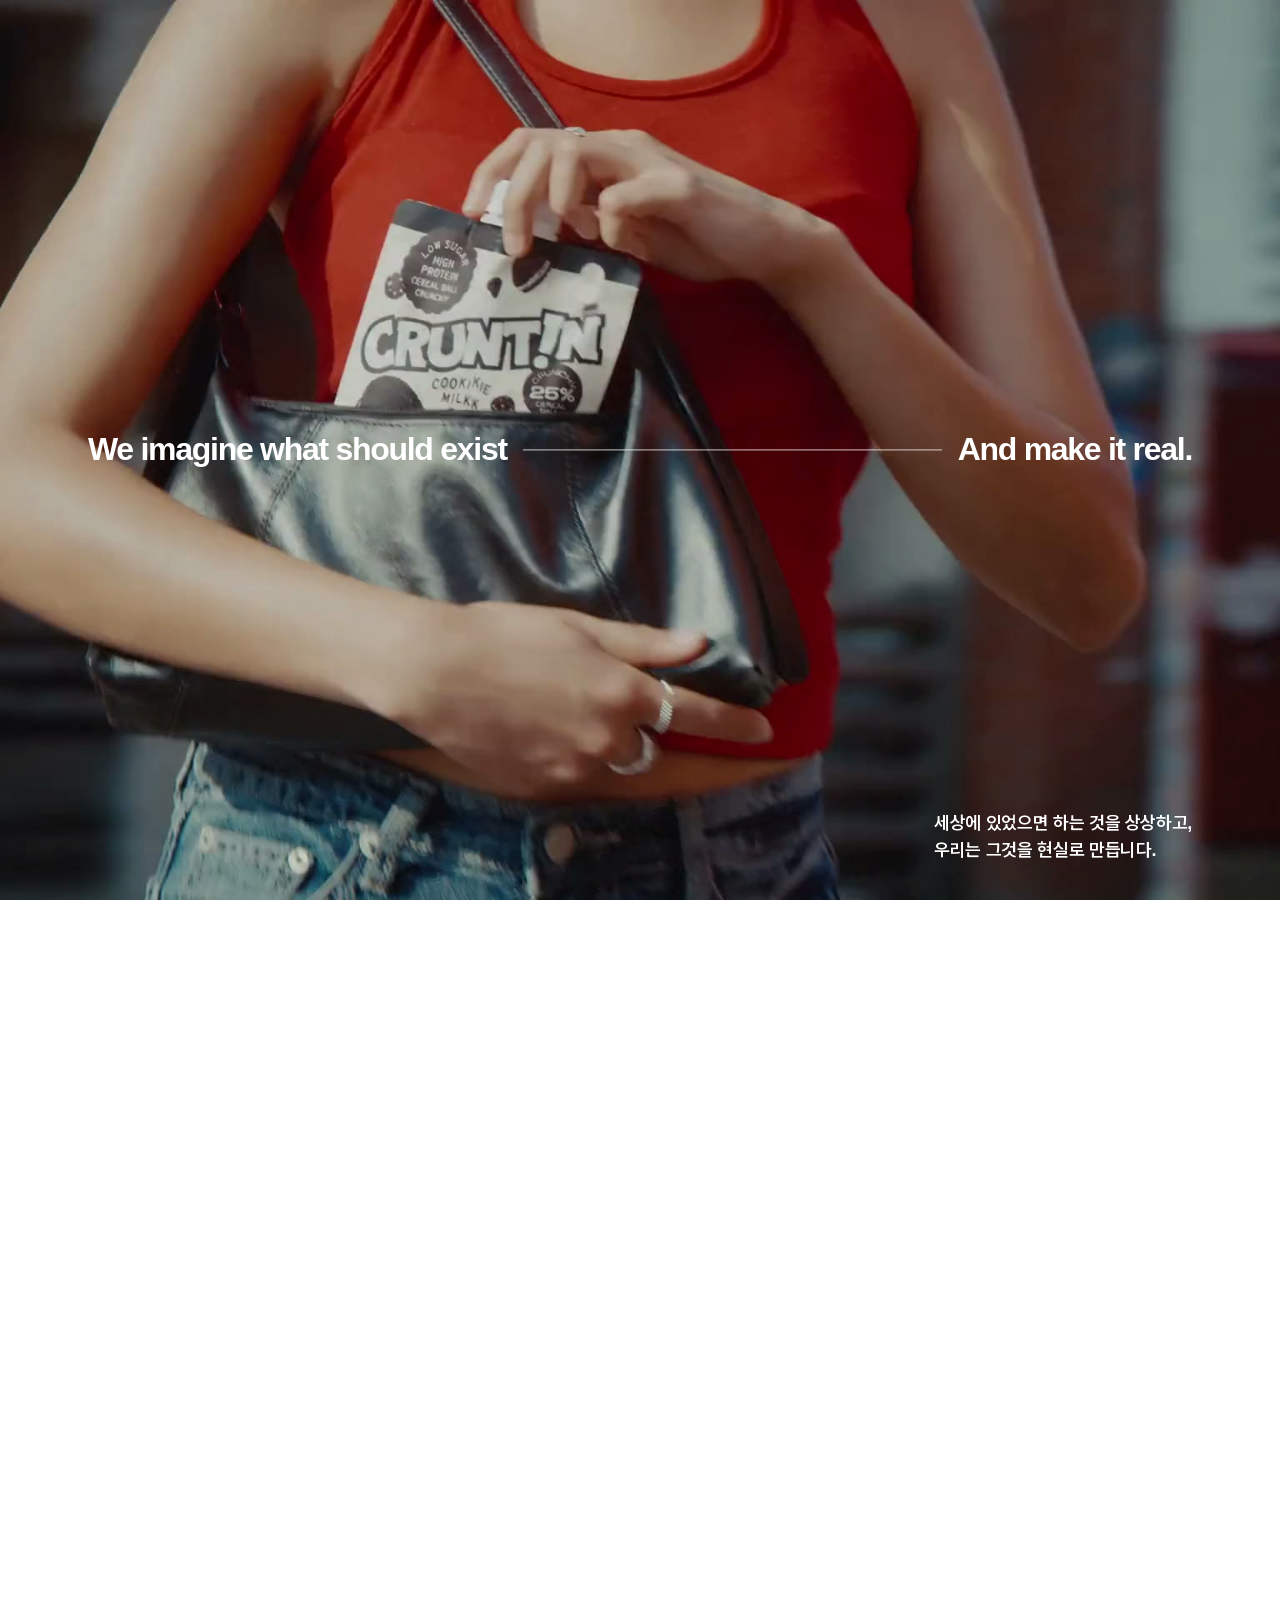
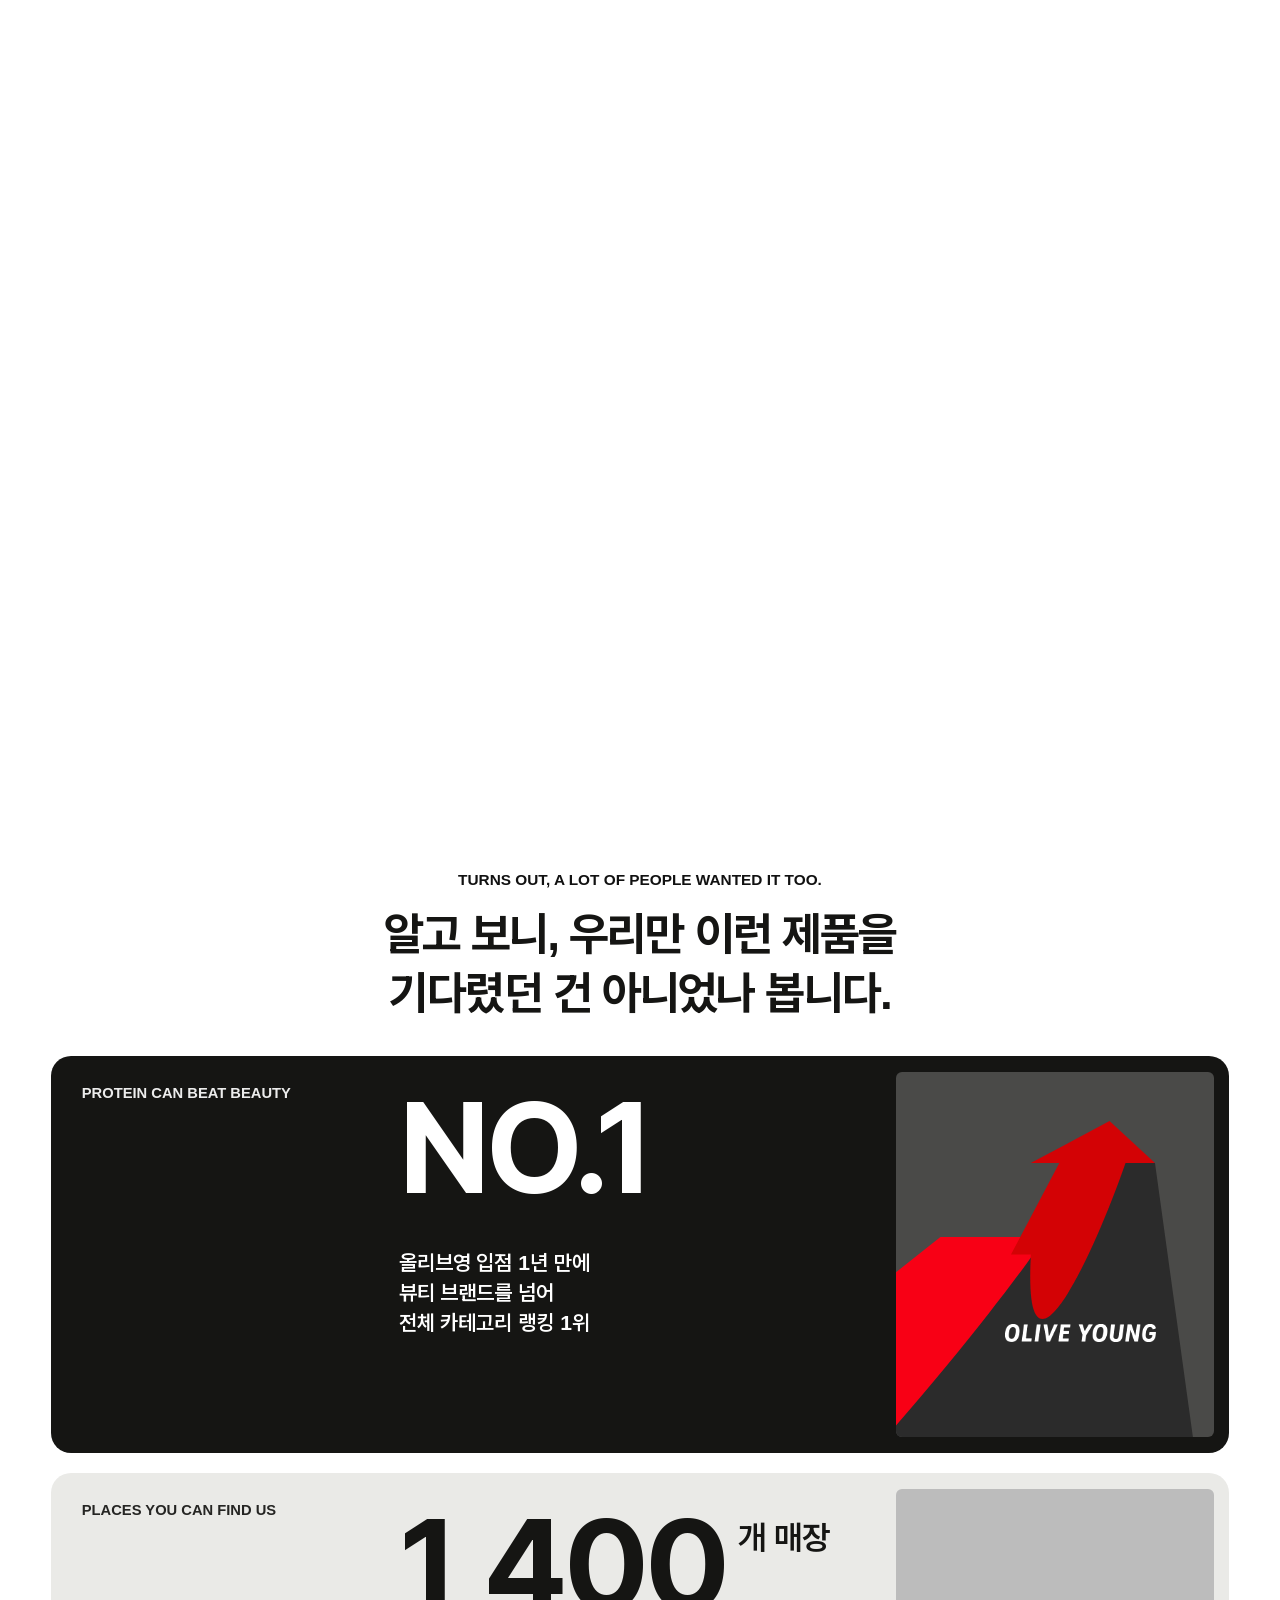
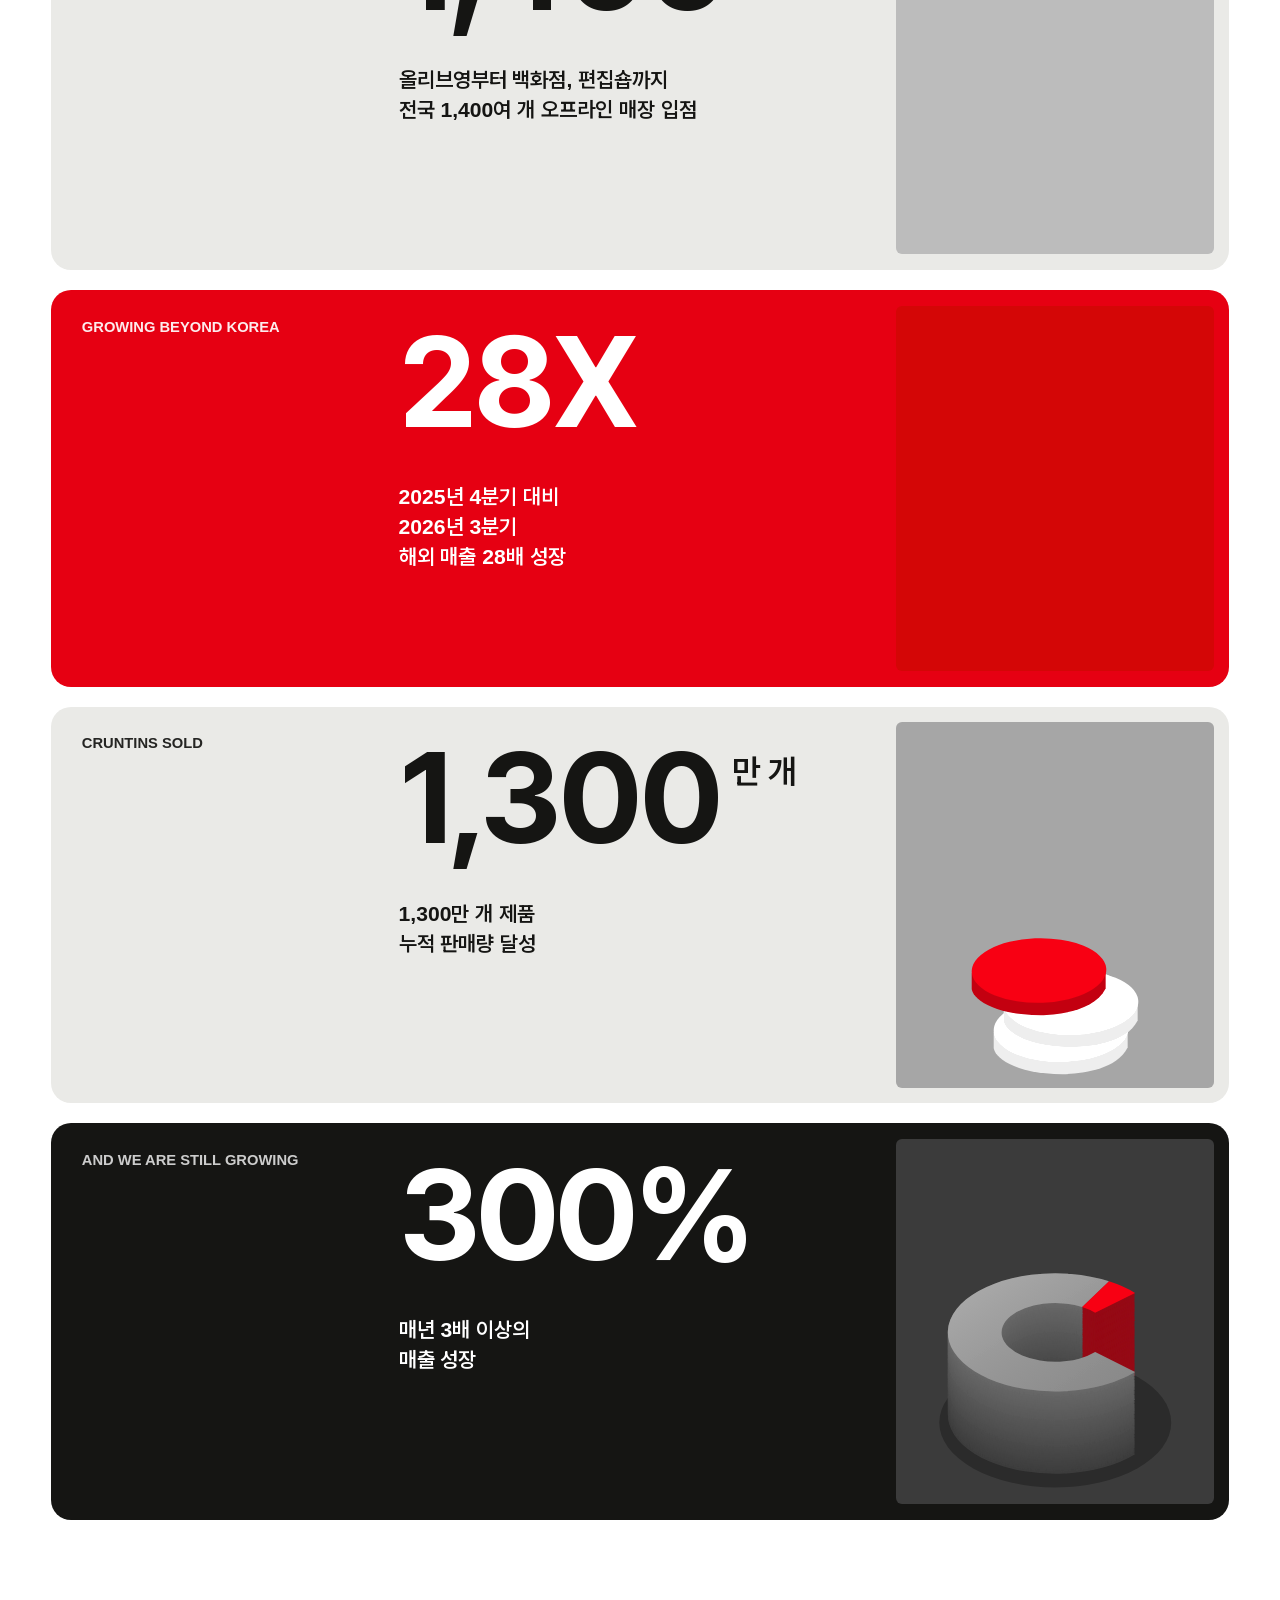
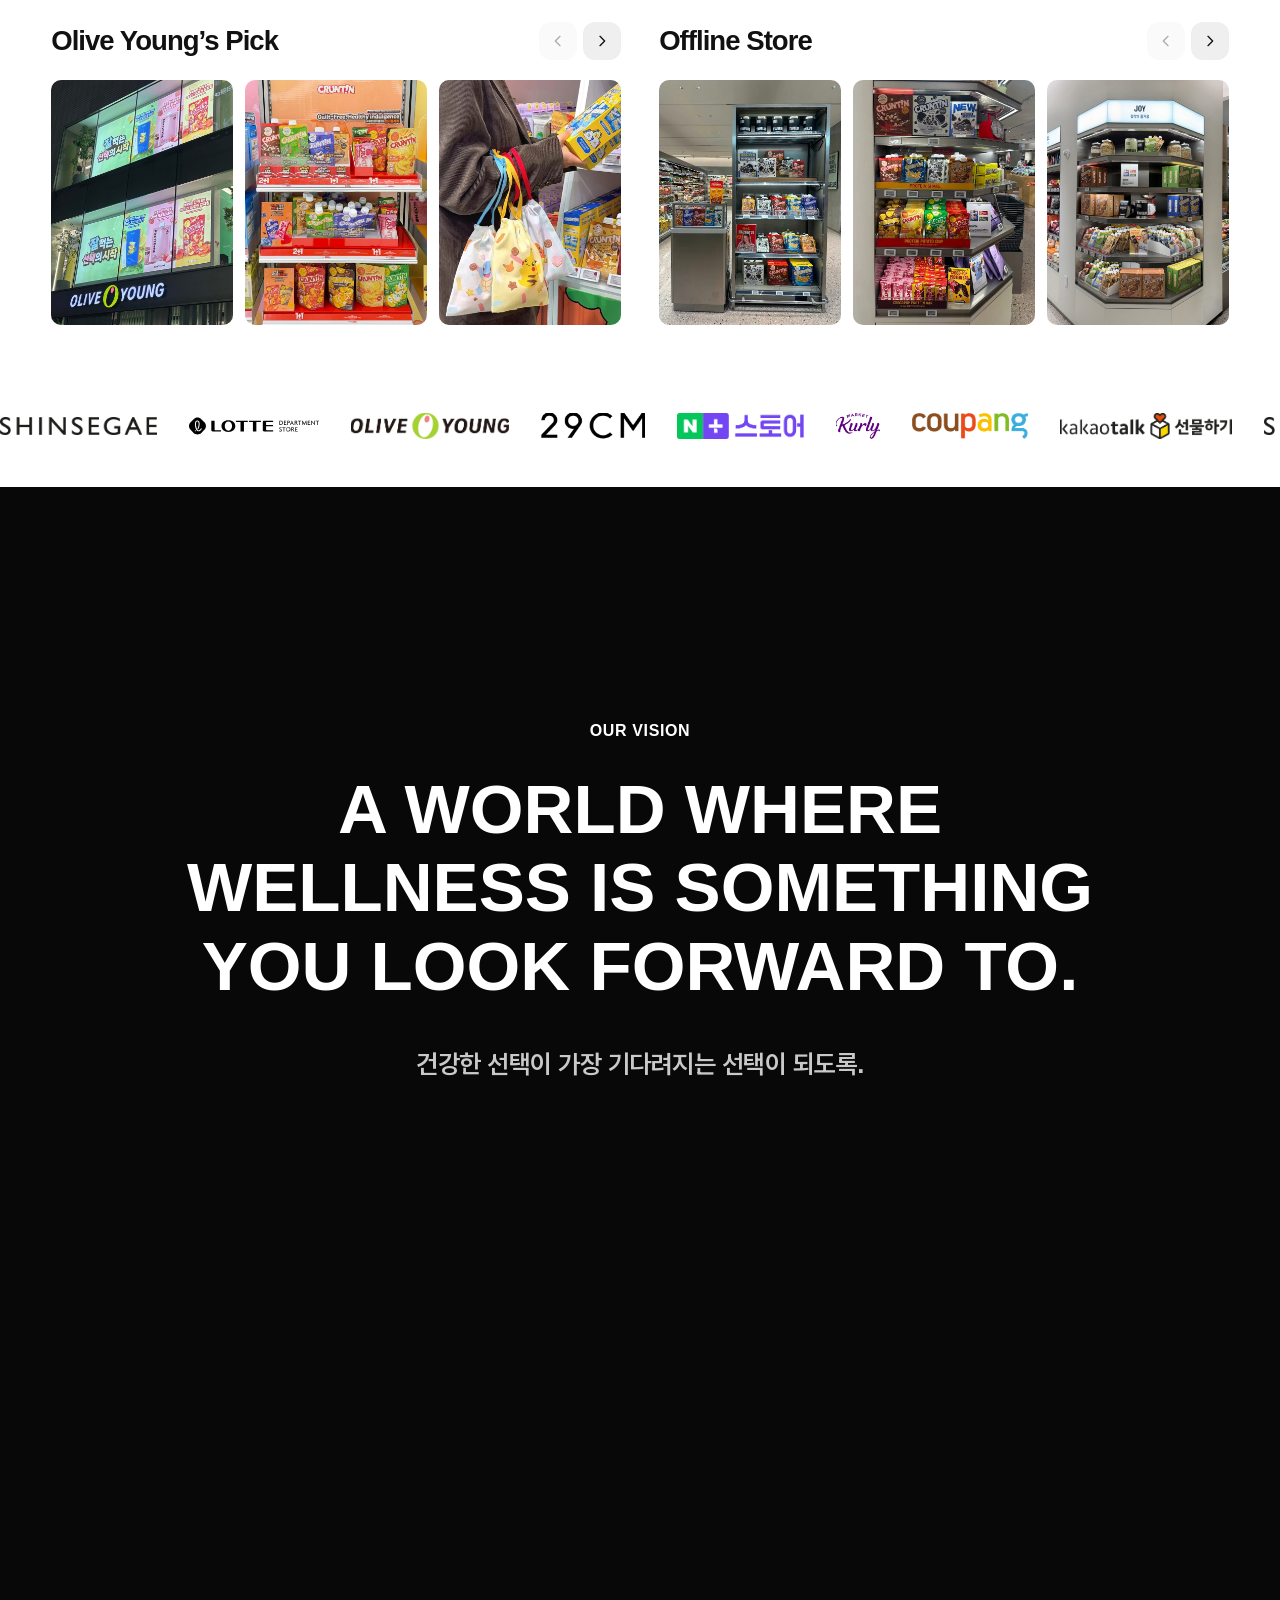
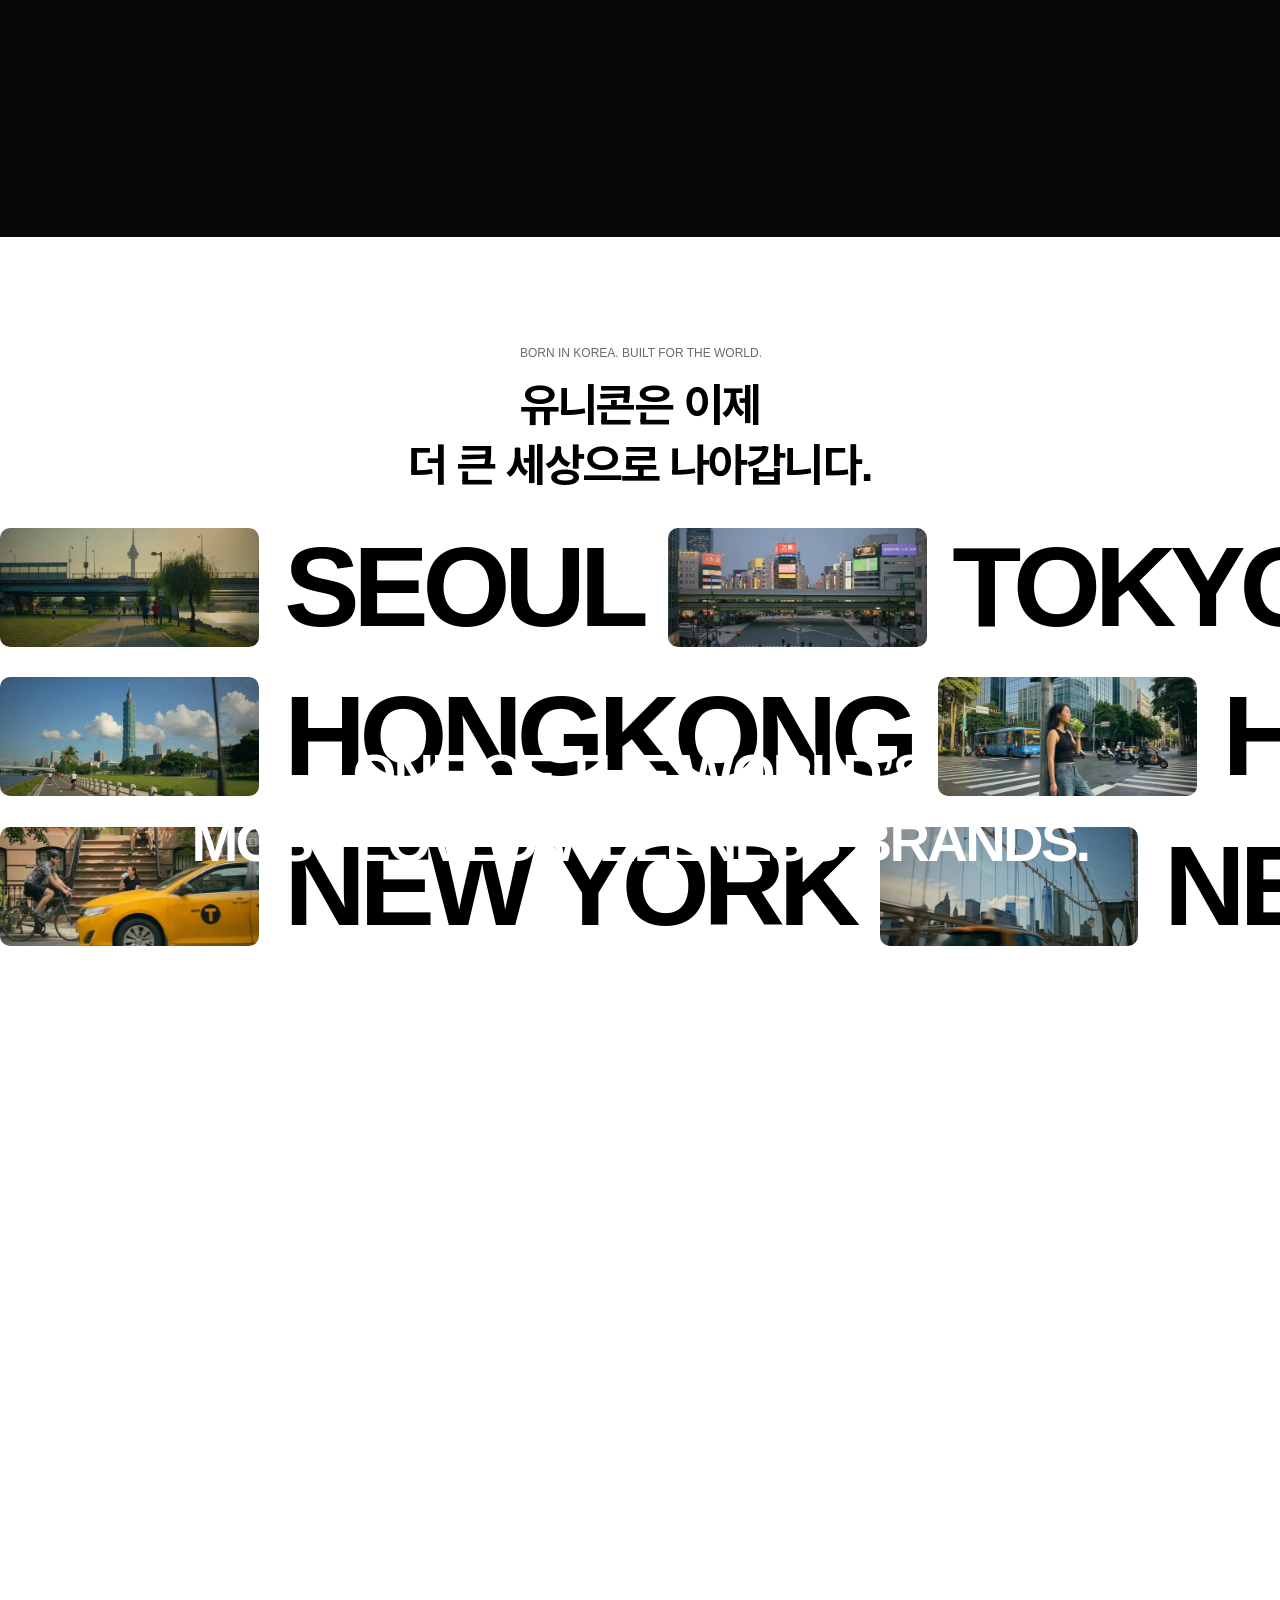
==== commit ffbf4718: "검수용: 운영 사이트 최신본 + EN/JP 페이지, 검색 노출 차단(noindex) Co-Authored-By: Claude Opus 5.5 <noreply@anthropic.co" ====
--- a/approved/index.html
+++ b/approved/index.html
@@ -1,5 +1,5 @@
 <!doctype html><html lang="ko"><head><meta charset="utf-8">
-<title>유어유니콘 YOUR UNICORN</title><meta name="robots" content="noindex,follow">
-<link rel="canonical" href="https://sehee09shine-bit.github.io/"><meta http-equiv="refresh" content="0; url=/">
+<title>유어유니콘 YOUR UNICORN</title><meta name="robots" content="noindex,nofollow">
+<link rel="canonical" href="https://yourunicorn.world/"><meta http-equiv="refresh" content="0; url=/">
 <script>(function(){var q=new URLSearchParams(location.search).get('page');var map={"company": "/", "culture": "/culture/", "recruit": "/recruit/"};location.replace((q&&map[q])?map[q]+location.hash:'/'+location.hash);})();</script>
 </head><body><a href="/">유어유니콘으로 이동</a></body></html>
